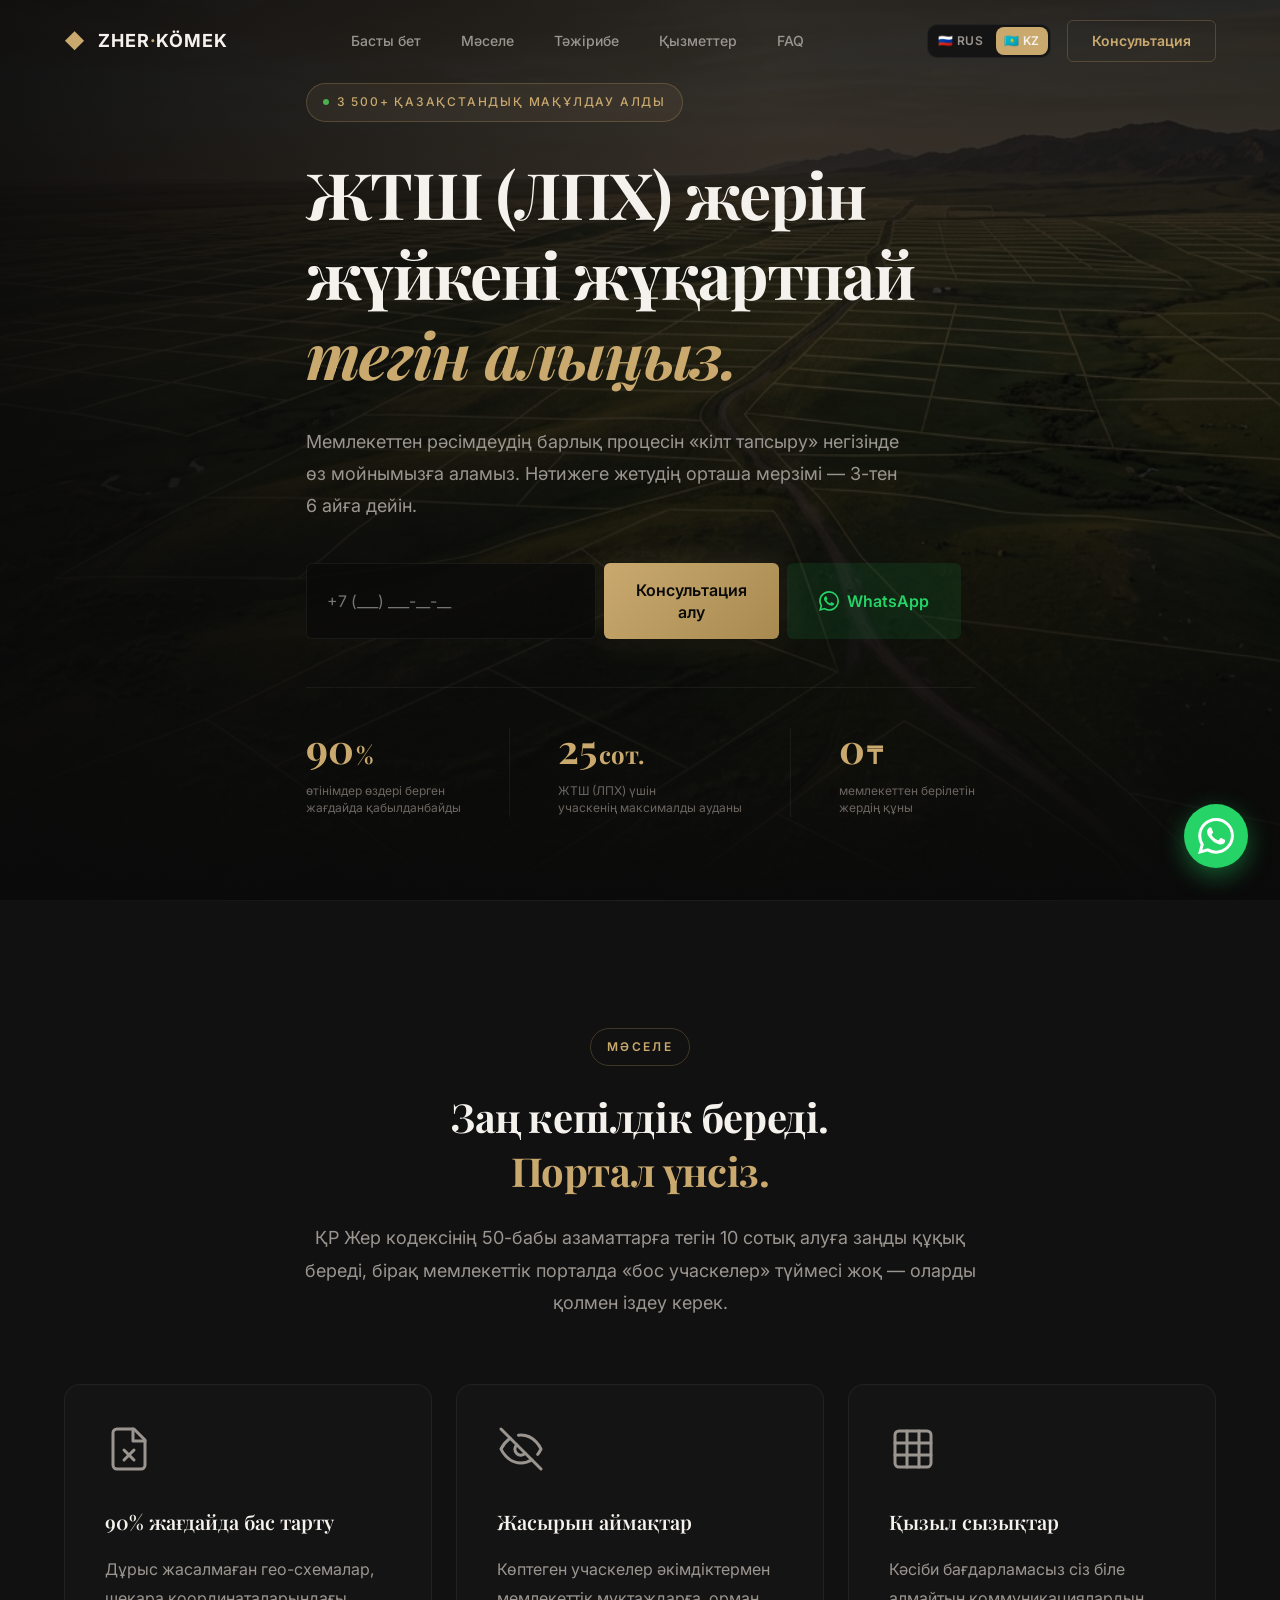
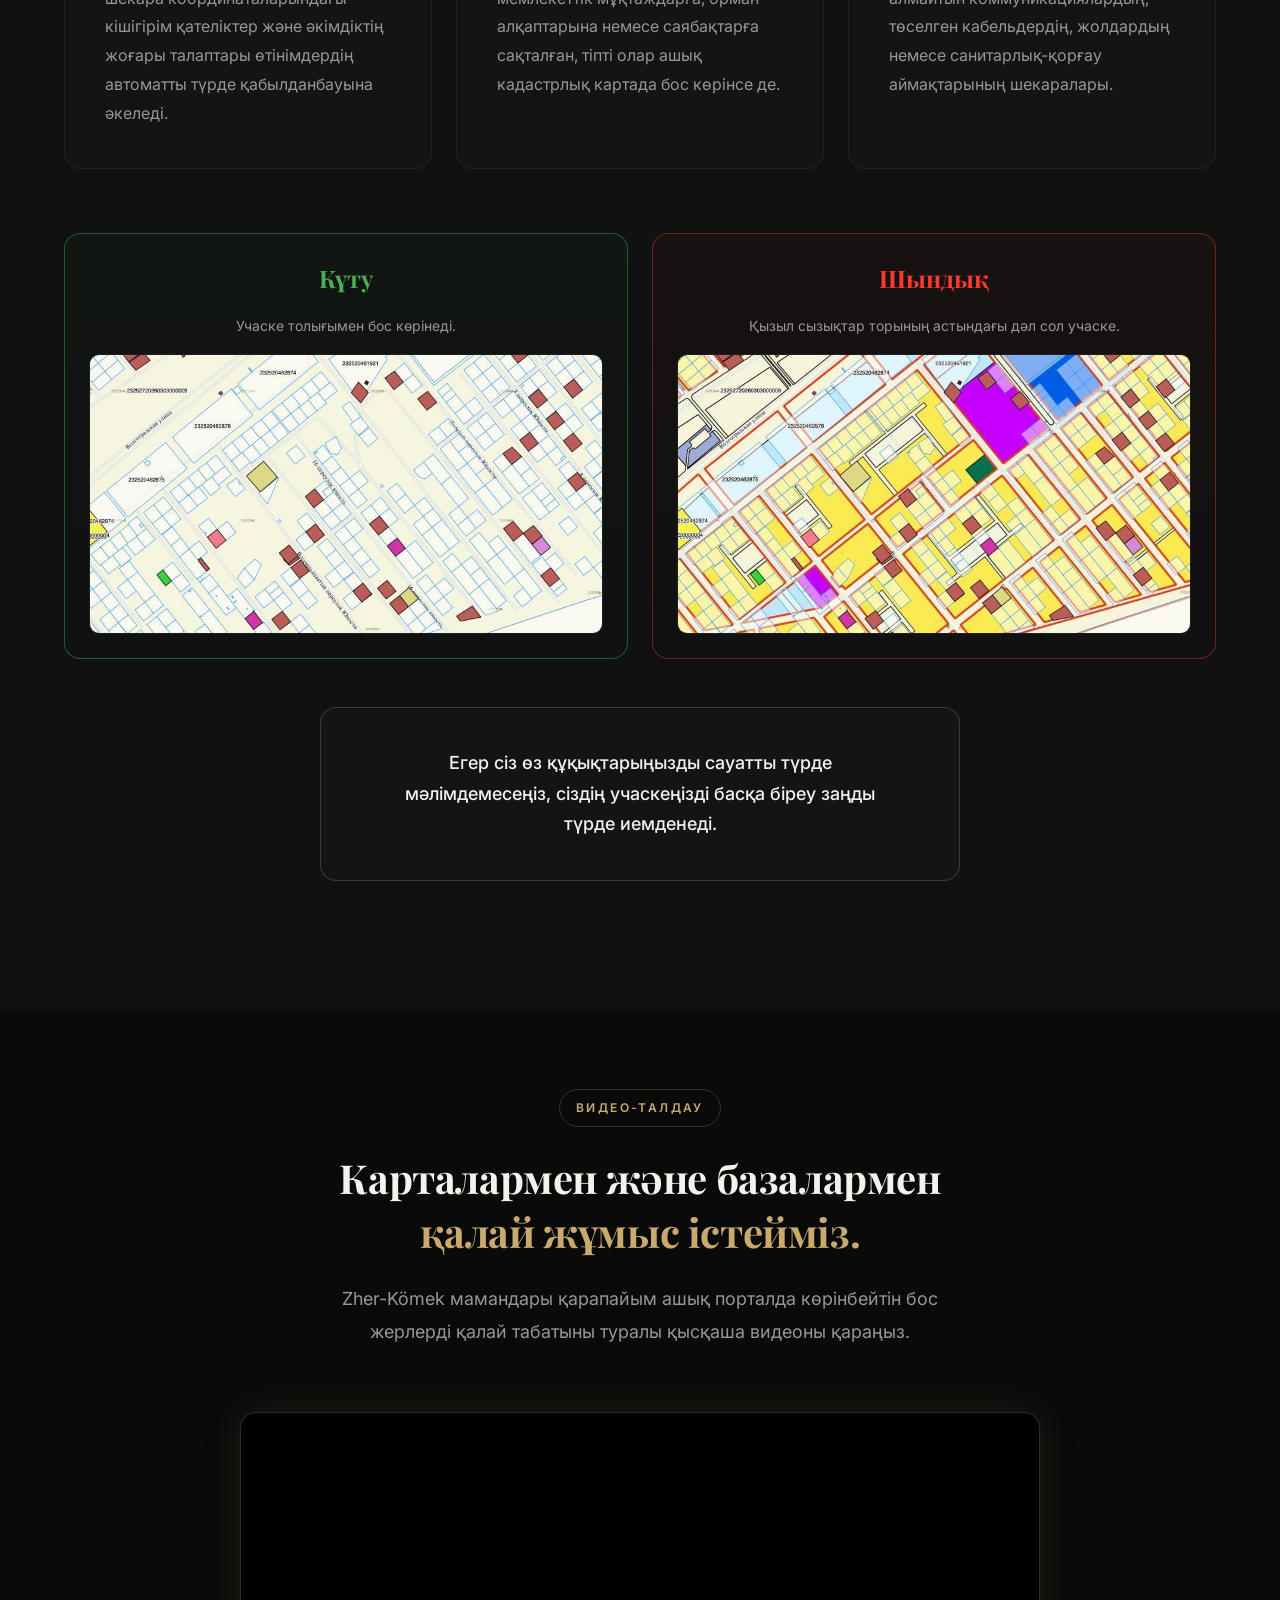
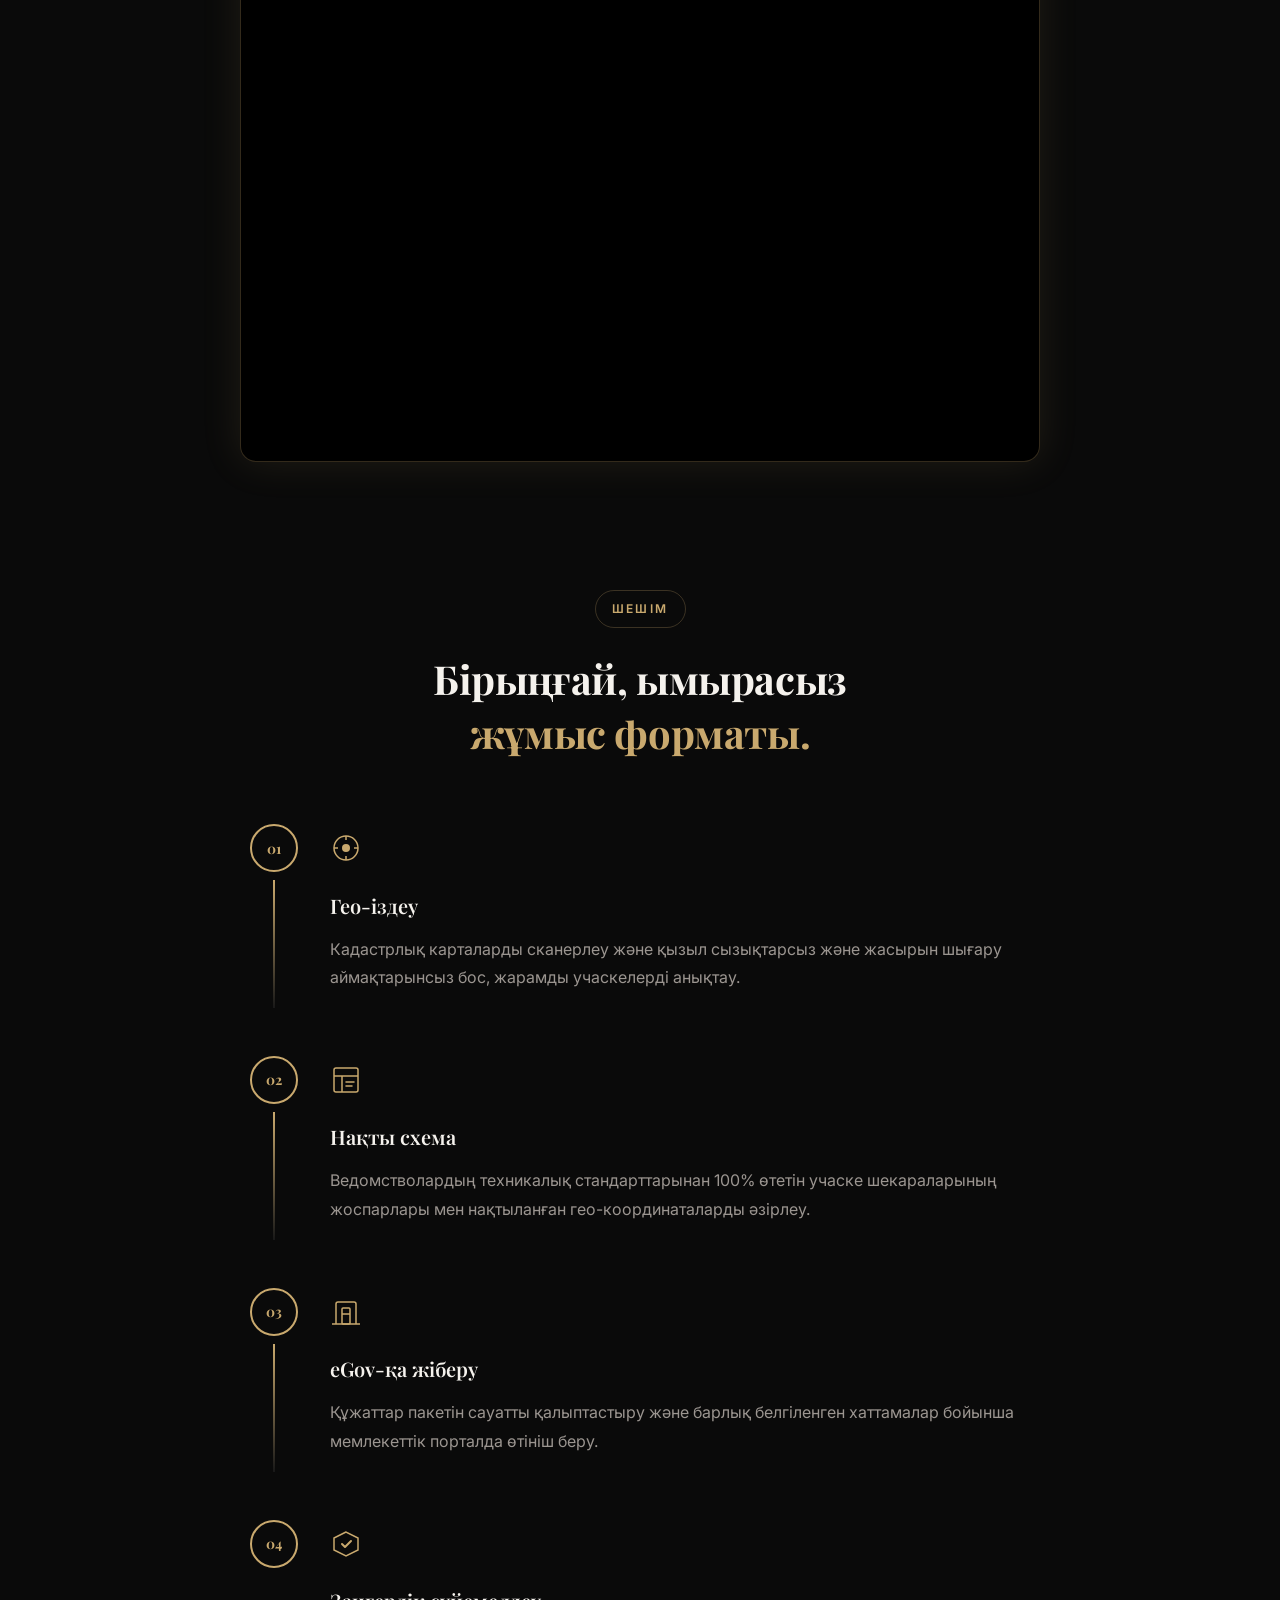
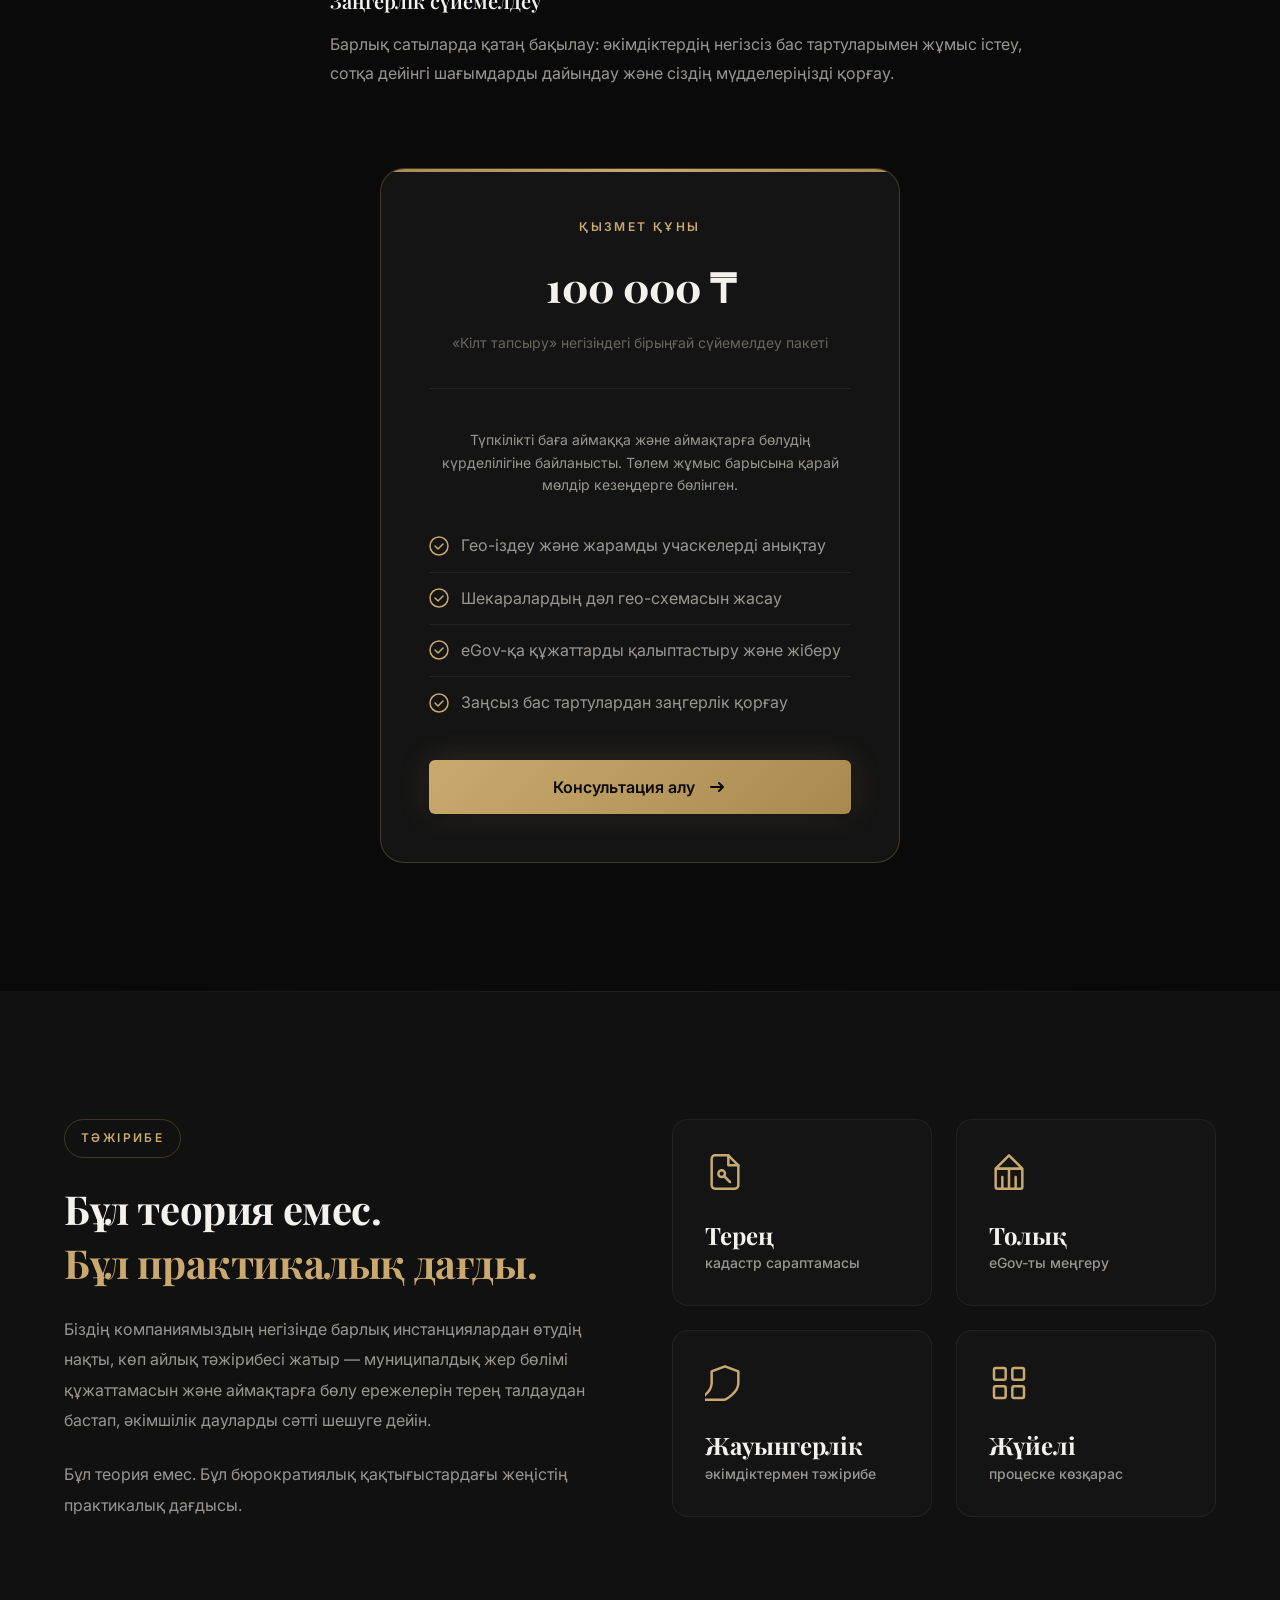
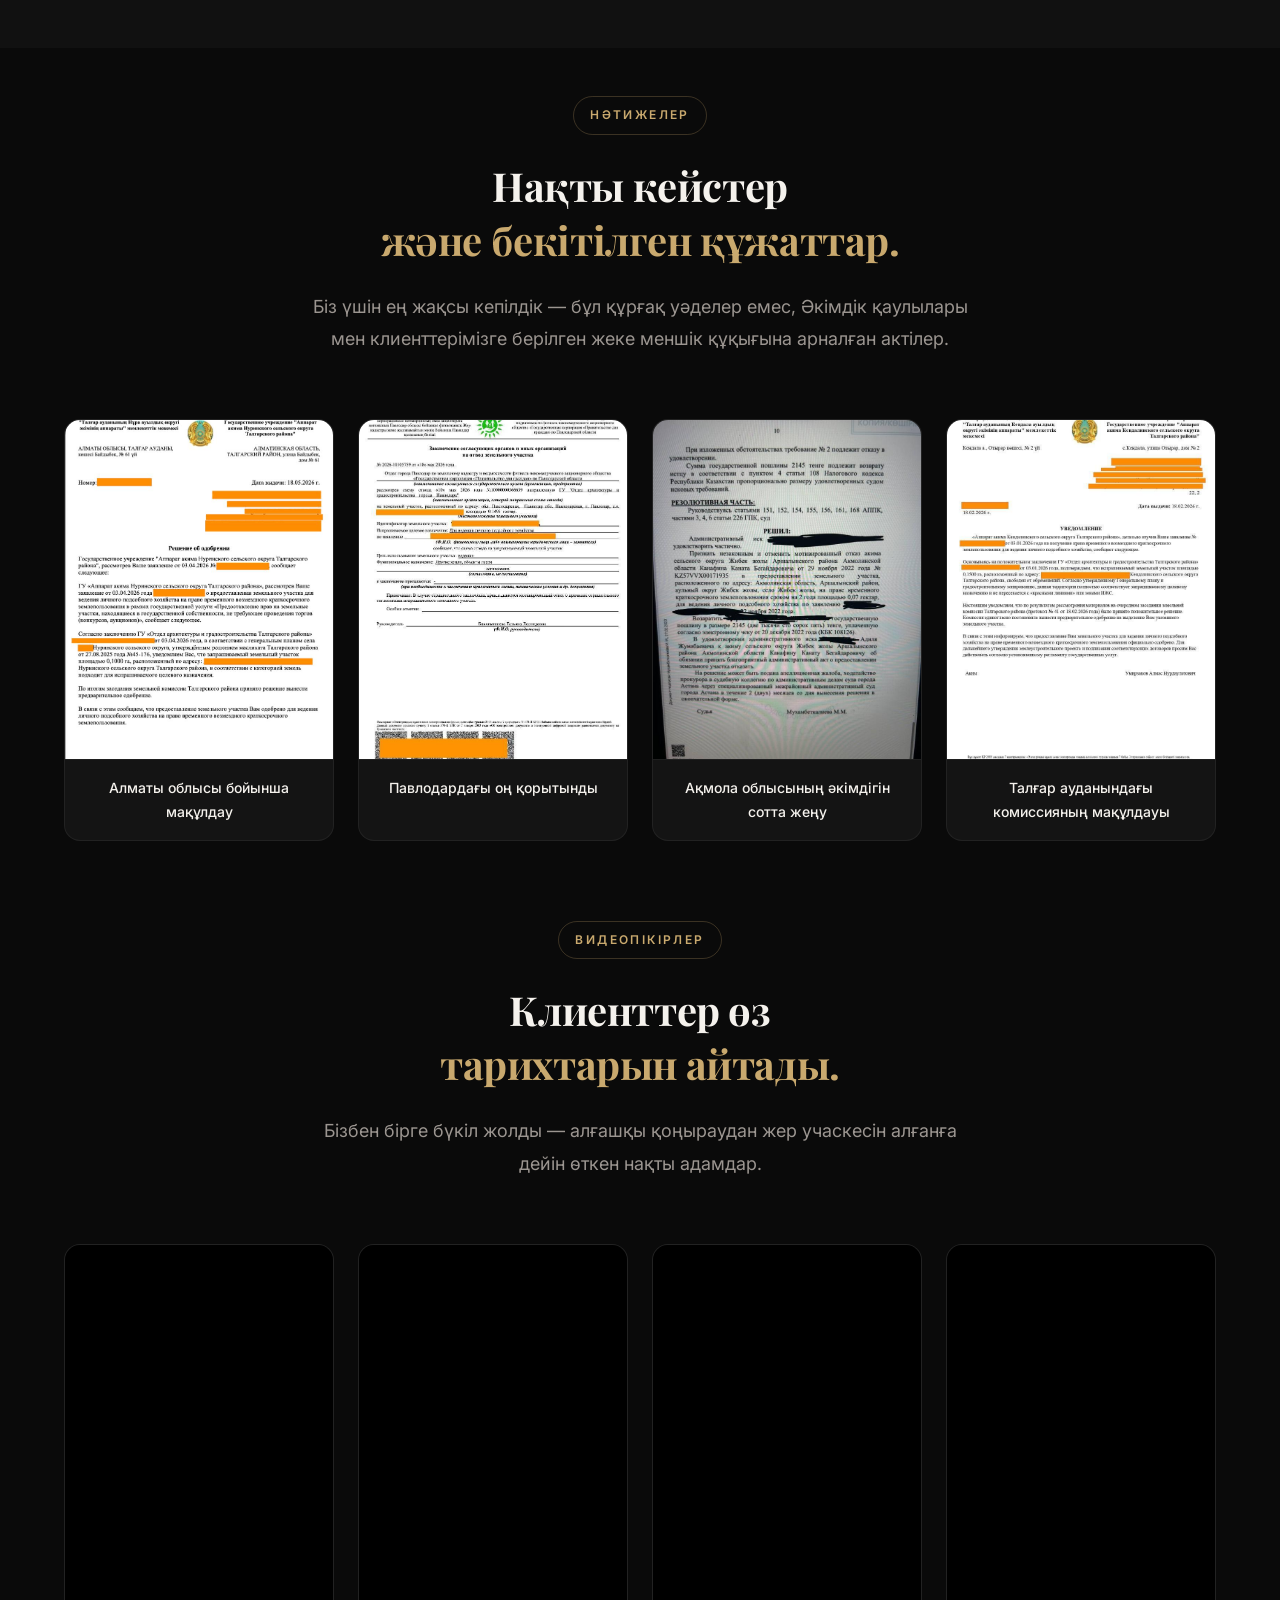
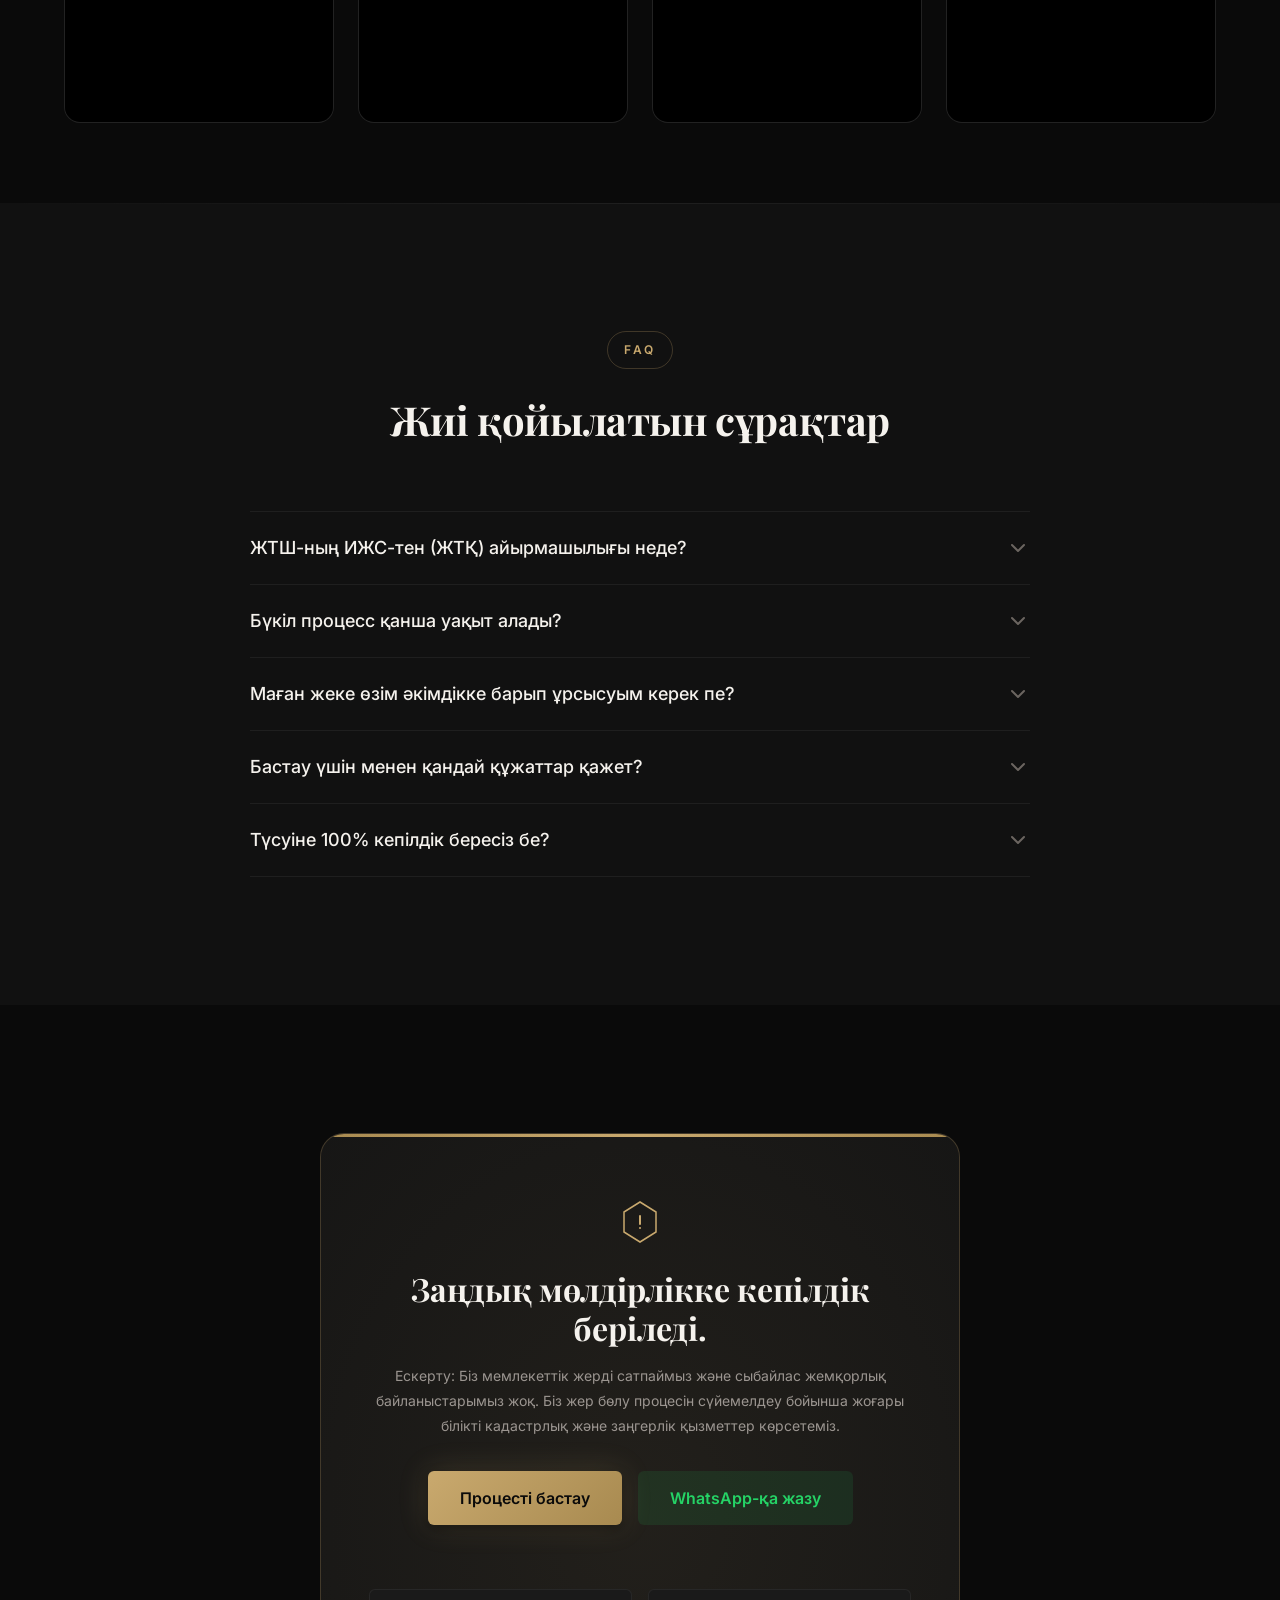
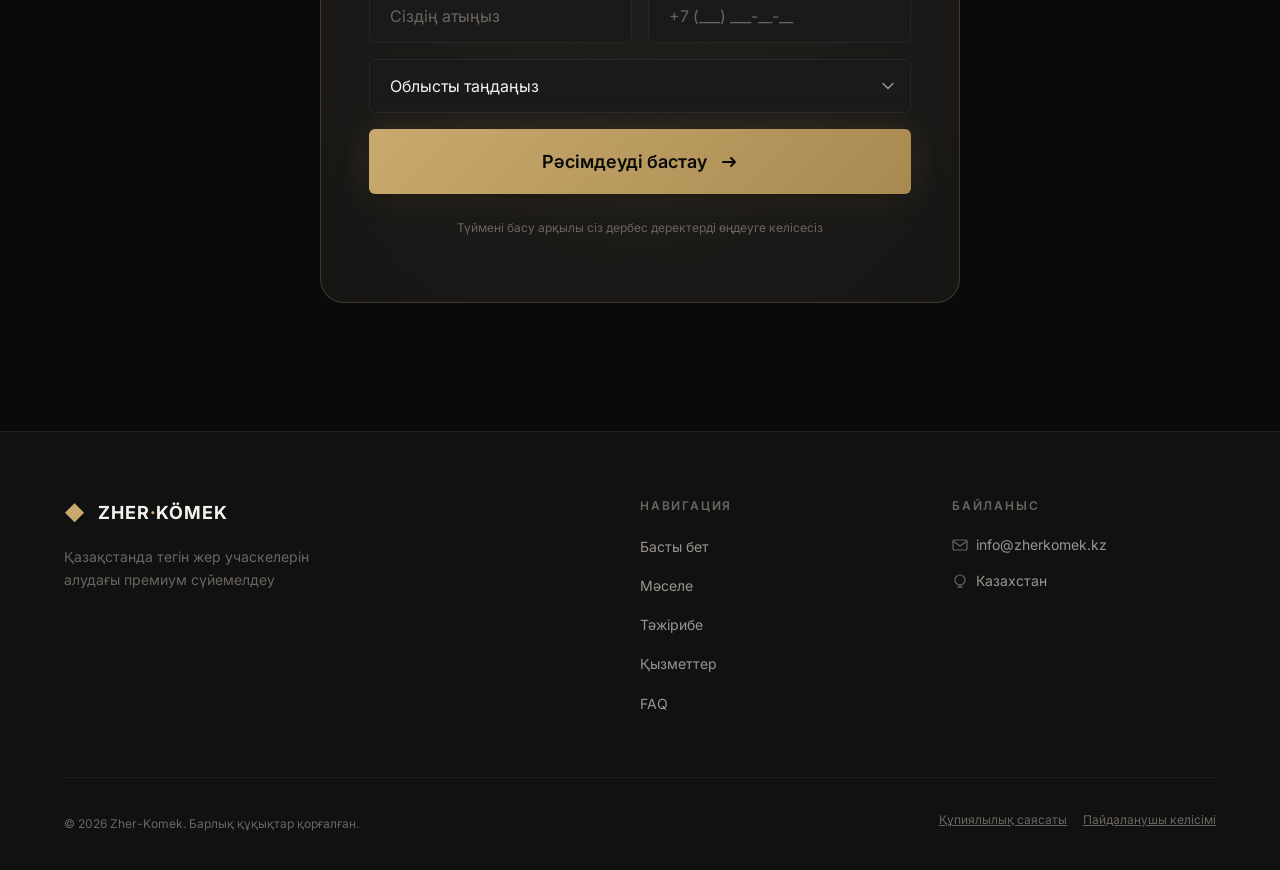
==== kz.html @ 1e379b69 "Update second testimonial video" ====
<!DOCTYPE html>
<html lang="kk">
<head>
    <meta charset="UTF-8">
    <meta name="viewport" content="width=device-width, initial-scale=1.0">
    <title>Zher-Kömek — ҚР Тегін Жері</title>
    <meta name="description" content="Қазақстан мемлекетінен ЖТШ (ЛПХ) үшін тегін жер телімін алыңыз. Zher-Kömek сарапшыларынан «кілт тапсыру» негізінде толық заңгерлік және кадастрлық сүйемелдеу.">
    <meta name="keywords" content="бесплатная земля Казахстан, ЛПХ участок, земельный кодекс РК, кадастровое сопровождение, eGov земля">
    <link rel="preconnect" href="https://fonts.googleapis.com">
    <link rel="preconnect" href="https://fonts.gstatic.com" crossorigin>
    <link href="https://fonts.googleapis.com/css2?family=Inter:wght@300;400;500;600;700;800;900&family=Playfair+Display:wght@400;500;600;700;800&display=swap" rel="stylesheet">
    <link rel="stylesheet" href="style.css?v=3">
</head>
<body>
    <!-- ============================================================ -->
    <!-- NAVIGATION -->
    <!-- ============================================================ -->
    <nav class="nav" id="nav">
        <div class="nav__container">
            <a href="#" class="nav__logo">
                <span class="nav__logo-icon">◆</span>
                <span class="nav__logo-text">ZHER<span class="nav__logo-accent">·</span>KÖMEK</span>
            </a>
            <ul class="nav__links" id="nav-links">
                <li><a href="#hero">Басты бет</a></li>
                <li><a href="#problem">Мәселе</a></li>
                <li><a href="#expertise">Тәжірибе</a></li>
                <li><a href="#service">Қызметтер</a></li>
                <li><a href="#faq">FAQ</a></li>
            </ul>
            <div class="nav__actions">
                <div class="nav__lang">
                    <a href="index.html" class="nav__lang-btn">🇷🇺 RUS</a>
                    <a href="kz.html" class="nav__lang-btn active">🇰🇿 KZ</a>
                </div>
                <a href="#cta-final" class="nav__cta">Консультация</a>
                <button class="nav__burger" id="nav-burger" aria-label="Открыть меню">
                    <span></span>
                    <span></span>
                    <span></span>
                </button>
            </div>
        </div>
    </nav>

    <!-- ============================================================ -->
    <!-- БЛОК 1: HERO SECTION -->
    <!-- ============================================================ -->
    <section class="hero" id="hero">
        <div class="hero__bg">
            <img src="assets/hero-bg.png" alt="Земельные участки Казахстана" class="hero__bg-img">
            <div class="hero__overlay"></div>
        </div>
        <div class="hero__container">
            <div class="hero__badge animate-in">
                <span class="hero__badge-dot"></span>
                3 500+ қазақстандық мақұлдау алды
            </div>
            <h1 class="hero__title animate-in">
                ЖТШ (ЛПХ) жерін<br>
                жүйкені жұқартпай<br>
                <span class="hero__title-accent">тегін алыңыз.</span>
            </h1>
            <p class="hero__subtitle animate-in">
                Мемлекеттен рәсімдеудің барлық процесін «кілт тапсыру» негізінде өз мойнымызға аламыз. Нәтижеге жетудің орташа мерзімі — 3-тен 6 айға дейін.
            </p>
            
            <form class="hero__form animate-in" id="hero-lead-form">
                <div class="hero__form-group">
                    <input type="tel" class="hero__input" id="hero-contact-input" placeholder="+7 (___) ___-__-__" required>
                    <button type="submit" class="btn btn--primary" style="flex: 1;">
                        <span>Консультация алу</span>
                    </button>
                    <a href="https://wa.me/77778006286" target="_blank" rel="noopener noreferrer" class="btn btn--whatsapp" style="display: flex; justify-content: center; align-items: center; gap: 8px; flex: 1;">
                        <svg width="20" height="20" viewBox="0 0 24 24" fill="currentColor"><path d="M17.472 14.382c-.297-.149-1.758-.867-2.03-.967-.273-.099-.471-.148-.67.15-.197.297-.767.966-.94 1.164-.173.199-.347.223-.644.075-.297-.15-1.255-.463-2.39-1.475-.883-.788-1.48-1.761-1.653-2.059-.173-.297-.018-.458.13-.606.134-.133.298-.347.446-.52.149-.174.198-.298.298-.497.099-.198.05-.371-.025-.52-.075-.149-.669-1.612-.916-2.207-.242-.579-.487-.5-.669-.51a12.8 12.8 0 0 0-.57-.01c-.198 0-.52.074-.792.372-.272.297-1.04 1.016-1.04 2.479 0 1.462 1.065 2.875 1.213 3.074.149.198 2.096 3.2 5.077 4.487.709.306 1.262.489 1.694.625.712.227 1.36.195 1.871.118.571-.085 1.758-.719 2.006-1.413.248-.694.248-1.289.173-1.413-.074-.124-.272-.198-.57-.347m-5.421 7.403h-.004a9.87 9.87 0 0 1-5.031-1.378l-.361-.214-3.741.982.998-3.648-.235-.374a9.86 9.86 0 0 1-1.51-5.26c.001-5.45 4.436-9.884 9.888-9.884 2.64 0 5.122 1.03 6.988 2.898a9.825 9.825 0 0 1 2.893 6.994c-.003 5.45-4.437 9.884-9.885 9.884m8.413-18.297A11.815 11.815 0 0 0 12.05 0C5.495 0 .16 5.335.157 11.892c0 2.096.547 4.142 1.588 5.945L.057 24l6.305-1.654a11.882 11.882 0 0 0 5.683 1.448h.005c6.554 0 11.89-5.335 11.893-11.893a11.821 11.821 0 0 0-3.48-8.413z"/></svg>
                        <span>WhatsApp</span>
                    </a>
                </div>
            </form>

            <div class="hero__stats animate-in">
                <div class="hero__stat">
                    <div class="hero__stat-value">
                        <span class="hero__stat-number" data-count="90">0</span><span class="hero__stat-suffix">%</span>
                    </div>
                    <span class="hero__stat-label">өтінімдер өздері берген<br>жағдайда қабылданбайды</span>
                </div>
                <div class="hero__stat-divider"></div>
                <div class="hero__stat">
                    <div class="hero__stat-value">
                        <span class="hero__stat-number" data-count="25">0</span><span class="hero__stat-suffix"> сот.</span>
                    </div>
                    <span class="hero__stat-label">ЖТШ (ЛПХ) үшін<br>учаскенің максималды ауданы</span>
                </div>
                <div class="hero__stat-divider"></div>
                <div class="hero__stat">
                    <div class="hero__stat-value">
                        <span class="hero__stat-number" data-count="0">0</span><span class="hero__stat-suffix"> ₸</span>
                    </div>
                    <span class="hero__stat-label">мемлекеттен берілетін<br>жердің құны</span>
                </div>
            </div>
        </div>
        <div class="hero__scroll-indicator">
            <span>Толығырақ</span>
            <div class="hero__scroll-line"></div>
        </div>
    </section>

    <!-- ============================================================ -->
    <!-- БЛОК 2: ПРОБЛЕМА И ИЛЛЮЗИЯ -->
    <!-- ============================================================ -->
    <section class="problem" id="problem">
        <div class="container">
            <div class="section-header">
                <span class="section-label animate-on-scroll">Мәселе</span>
                <h2 class="section-title animate-on-scroll">
                    Заң кепілдік береді.<br>
                    <span class="text-accent">Портал үнсіз.</span>
                </h2>
                <p class="section-desc animate-on-scroll">
                    ҚР Жер кодексінің 50-бабы азаматтарға тегін 10 сотық алуға заңды құқық береді, бірақ мемлекеттік порталда «бос учаскелер» түймесі жоқ — оларды қолмен іздеу керек.
                </p>
            </div>

            <div class="problem__grid">
                <div class="problem__card problem__card--dark animate-on-scroll">
                    <div class="problem__card-icon">
                        <svg width="48" height="48" viewBox="0 0 24 24" fill="none" stroke="currentColor" stroke-width="1.5" stroke-linecap="round" stroke-linejoin="round"><path d="M14.5 2H6a2 2 0 0 0-2 2v16a2 2 0 0 0 2 2h12a2 2 0 0 0 2-2V7.5L14.5 2z"/><polyline points="14 2 14 8 20 8"/><line x1="9.5" y1="12.5" x2="14.5" y2="17.5"/><line x1="14.5" y1="12.5" x2="9.5" y2="17.5"/></svg>
                    </div>
                    <h3 class="problem__card-title">90% жағдайда бас тарту</h3>
                    <p class="problem__card-text">
                        Дұрыс жасалмаған гео-схемалар, шекара координаталарындағы кішігірім қателіктер және әкімдіктің жоғары талаптары өтінімдердің автоматты түрде қабылданбауына әкеледі.
                    </p>
                </div>

                <div class="problem__card problem__card--dark animate-on-scroll">
                    <div class="problem__card-icon">
                        <svg width="48" height="48" viewBox="0 0 24 24" fill="none" stroke="currentColor" stroke-width="1.5" stroke-linecap="round" stroke-linejoin="round"><path d="M9.88 9.88a3 3 0 1 0 4.24 4.24"/><path d="M10.73 5.08A10.43 10.43 0 0 1 12 5c7 0 10 7 10 7a13.16 13.16 0 0 1-1.67 2.68"/><path d="M6.61 6.61A13.526 13.526 0 0 0 2 12s3 7 10 7a9.74 9.74 0 0 0 5.39-1.61"/><line x1="2" y1="2" x2="22" y2="22"/></svg>
                    </div>
                    <h3 class="problem__card-title">Жасырын аймақтар</h3>
                    <p class="problem__card-text">
                        Көптеген учаскелер әкімдіктермен мемлекеттік мұқтаждарға, орман алқаптарына немесе саябақтарға сақталған, тіпті олар ашық кадастрлық картада бос көрінсе де.
                    </p>
                </div>

                <div class="problem__card problem__card--dark animate-on-scroll">
                    <div class="problem__card-icon">
                        <svg width="48" height="48" viewBox="0 0 24 24" fill="none" stroke="currentColor" stroke-width="1.5" stroke-linecap="round" stroke-linejoin="round"><rect width="18" height="18" x="3" y="3" rx="2" ry="2"/><line x1="3" x2="21" y1="9" y2="9"/><line x1="3" x2="21" y1="15" y2="15"/><line x1="9" x2="9" y1="3" y2="21"/><line x1="15" x2="15" y1="3" y2="21"/></svg>
                    </div>
                    <h3 class="problem__card-title">Қызыл сызықтар</h3>
                    <p class="problem__card-text">
                        Кәсіби бағдарламасыз сіз біле алмайтын коммуникациялардың, төселген кабельдердің, жолдардың немесе санитарлық-қорғау аймақтарының шекаралары.
                    </p>
                </div>
            </div>

            <div class="problem-visualization animate-on-scroll">
                <div class="visual-card visual-card--expectation">
                    <h4 class="visual-title visual-title--expectation">Күту</h4>
                    <p style="font-size: var(--text-sm); color: var(--color-text-secondary); margin-bottom: var(--space-4);">Учаске толығымен бос көрінеді.</p>
                    <div class="visual-img-container">
                        <img src="assets/expectation-visual.jpg" alt="Чистый участок" onerror="this.style.opacity=0;">
                    </div>
                </div>
                <div class="visual-card visual-card--reality">
                    <h4 class="visual-title visual-title--reality">Шындық</h4>
                    <p style="font-size: var(--text-sm); color: var(--color-text-secondary); margin-bottom: var(--space-4);">Қызыл сызықтар торының астындағы дәл сол учаске.</p>
                    <div class="visual-img-container">
                        <img src="assets/reality-visual.jpg" alt="Участок с красными линиями" onerror="this.style.opacity=0;">
                    </div>
                </div>
            </div>

            <div class="problem__bottom animate-on-scroll" style="margin-top: var(--space-12);">
                <div class="problem__stat-block">
                    <p class="problem__stat-text" style="color: var(--color-text-primary); font-size: var(--text-lg); font-weight: 500;">
                        Егер сіз өз құқықтарыңызды сауатты түрде мәлімдемесеңіз, сіздің учаскеңізді басқа біреу заңды түрде иемденеді.
                    </p>
                </div>
            </div>
        </div>
    </section>

    <!-- ============================================================ -->
    <!-- БЛОК ВИДЕО-РАЗБОР -->
    <!-- ============================================================ -->
    <section class="video-section" id="video">
        <div class="container">
            <div class="section-header">
                <span class="section-label animate-on-scroll">Видео-талдау</span>
                <h2 class="section-title animate-on-scroll">
                    Карталармен және базалармен<br>
                    <span class="text-accent">қалай жұмыс істейміз.</span>
                </h2>
                <p class="section-desc animate-on-scroll">
                    Zher-Kömek мамандары қарапайым ашық порталда көрінбейтін бос жерлерді қалай табатыны туралы қысқаша видеоны қараңыз.
                </p>
            </div>
            <div class="video-container animate-on-scroll">
                <!-- Replace src with your YouTube embed URL -->
                <iframe src="https://www.youtube.com/embed/ai3-URYGxJo?rel=0&modestbranding=1" title="YouTube video player" allow="accelerometer; autoplay; clipboard-write; encrypted-media; gyroscope; picture-in-picture" allowfullscreen></iframe>
            </div>
        </div>
    </section>

    <!-- ============================================================ -->
    <!-- БЛОК 3: УСЛУГА «ПОД КЛЮЧ» -->
    <!-- ============================================================ -->
    <section class="service" id="service">
        <div class="container">
            <div class="section-header">
                <span class="section-label animate-on-scroll">Шешім</span>
                <h2 class="section-title animate-on-scroll">
                    Бірыңғай, ымырасыз<br>
                    <span class="text-accent">жұмыс форматы.</span>
                </h2>
            </div>

            <div class="service__timeline">
                <div class="service__step animate-on-scroll">
                    <div class="service__step-marker">
                        <span class="service__step-number">01</span>
                        <div class="service__step-line"></div>
                    </div>
                    <div class="service__step-content">
                        <div class="service__step-icon">
                            <svg width="32" height="32" viewBox="0 0 32 32" fill="none"><circle cx="16" cy="16" r="12" stroke="currentColor" stroke-width="1.5"/><circle cx="16" cy="16" r="4" fill="currentColor"/><path d="M16 4v4M16 24v4M4 16h4M24 16h4" stroke="currentColor" stroke-width="1.5"/></svg>
                        </div>
                        <h3 class="service__step-title">Гео-іздеу</h3>
                        <p class="service__step-text">
                            Кадастрлық карталарды сканерлеу және қызыл сызықтарсыз және жасырын шығару аймақтарынсыз бос, жарамды учаскелерді анықтау.
                        </p>
                    </div>
                </div>

                <div class="service__step animate-on-scroll">
                    <div class="service__step-marker">
                        <span class="service__step-number">02</span>
                        <div class="service__step-line"></div>
                    </div>
                    <div class="service__step-content">
                        <div class="service__step-icon">
                            <svg width="32" height="32" viewBox="0 0 32 32" fill="none"><rect x="4" y="4" width="24" height="24" rx="2" stroke="currentColor" stroke-width="1.5"/><path d="M4 12h24M12 12v16" stroke="currentColor" stroke-width="1.5"/><path d="M16 18h8M16 22h6" stroke="currentColor" stroke-width="1.5" stroke-linecap="round"/></svg>
                        </div>
                        <h3 class="service__step-title">Нақты схема</h3>
                        <p class="service__step-text">
                            Ведомстволардың техникалық стандарттарынан 100% өтетін учаске шекараларының жоспарлары мен нақтыланған гео-координаталарды әзірлеу.
                        </p>
                    </div>
                </div>

                <div class="service__step animate-on-scroll">
                    <div class="service__step-marker">
                        <span class="service__step-number">03</span>
                        <div class="service__step-line"></div>
                    </div>
                    <div class="service__step-content">
                        <div class="service__step-icon">
                            <svg width="32" height="32" viewBox="0 0 32 32" fill="none"><path d="M6 28V8a2 2 0 012-2h16a2 2 0 012 2v20" stroke="currentColor" stroke-width="1.5"/><path d="M2 28h28" stroke="currentColor" stroke-width="1.5"/><rect x="12" y="12" width="8" height="16" rx="1" stroke="currentColor" stroke-width="1.5"/><path d="M12 18h8" stroke="currentColor" stroke-width="1.5"/></svg>
                        </div>
                        <h3 class="service__step-title">eGov-қа жіберу</h3>
                        <p class="service__step-text">
                            Құжаттар пакетін сауатты қалыптастыру және барлық белгіленген хаттамалар бойынша мемлекеттік порталда өтініш беру.
                        </p>
                    </div>
                </div>

                <div class="service__step animate-on-scroll">
                    <div class="service__step-marker">
                        <span class="service__step-number">04</span>
                        <div class="service__step-line"></div>
                    </div>
                    <div class="service__step-content">
                        <div class="service__step-icon">
                            <svg width="32" height="32" viewBox="0 0 32 32" fill="none"><path d="M16 4L4 10v12l12 6 12-6V10L16 4z" stroke="currentColor" stroke-width="1.5"/><path d="M12 16l3 3 6-6" stroke="currentColor" stroke-width="2" stroke-linecap="round" stroke-linejoin="round"/></svg>
                        </div>
                        <h3 class="service__step-title">Заңгерлік сүйемелдеу</h3>
                        <p class="service__step-text">
                            Барлық сатыларда қатаң бақылау: әкімдіктердің негізсіз бас тартуларымен жұмыс істеу, сотқа дейінгі шағымдарды дайындау және сіздің мүдделеріңізді қорғау.
                        </p>
                    </div>
                </div>
            </div>

            <!-- БЛОК "СТОИМОСТЬ" -->
            <div class="service__price animate-on-scroll">
                <div class="service__price-card">
                    <div class="service__price-header">
                        <span class="service__price-label">қызмет құны</span>
                        <div class="service__price-amount">100 000 ₸</div>
                        <span class="service__price-note">«Кілт тапсыру» негізіндегі бірыңғай сүйемелдеу пакеті</span>
                    </div>
                    <p style="font-size: var(--text-sm); color: var(--color-text-secondary); text-align: center; margin-bottom: 24px; line-height: 1.6;">
                        Түпкілікті баға аймаққа және аймақтарға бөлудің күрделілігіне байланысты. Төлем жұмыс барысына қарай мөлдір кезеңдерге бөлінген.
                    </p>
                    <ul class="service__price-includes" style="margin-bottom: var(--space-8);">
                        <li>
                            <svg width="20" height="20" viewBox="0 0 20 20" fill="none"><circle cx="10" cy="10" r="9" stroke="#C9A96E" stroke-width="1.5"/><path d="M6 10l3 3 5-5" stroke="#C9A96E" stroke-width="1.5" stroke-linecap="round" stroke-linejoin="round"/></svg>
                            Гео-іздеу және жарамды учаскелерді анықтау
                        </li>
                        <li>
                            <svg width="20" height="20" viewBox="0 0 20 20" fill="none"><circle cx="10" cy="10" r="9" stroke="#C9A96E" stroke-width="1.5"/><path d="M6 10l3 3 5-5" stroke="#C9A96E" stroke-width="1.5" stroke-linecap="round" stroke-linejoin="round"/></svg>
                            Шекаралардың дәл гео-схемасын жасау
                        </li>
                        <li>
                            <svg width="20" height="20" viewBox="0 0 20 20" fill="none"><circle cx="10" cy="10" r="9" stroke="#C9A96E" stroke-width="1.5"/><path d="M6 10l3 3 5-5" stroke="#C9A96E" stroke-width="1.5" stroke-linecap="round" stroke-linejoin="round"/></svg>
                            eGov-қа құжаттарды қалыптастыру және жіберу
                        </li>
                        <li>
                            <svg width="20" height="20" viewBox="0 0 20 20" fill="none"><circle cx="10" cy="10" r="9" stroke="#C9A96E" stroke-width="1.5"/><path d="M6 10l3 3 5-5" stroke="#C9A96E" stroke-width="1.5" stroke-linecap="round" stroke-linejoin="round"/></svg>
                            Заңсыз бас тартулардан заңгерлік қорғау
                        </li>
                    </ul>
                    <a href="#cta-final" class="btn btn--primary btn--full" id="service-cta">
                        <span>Консультация алу</span>
                        <svg width="20" height="20" viewBox="0 0 20 20" fill="none"><path d="M4 10h12M12 6l4 4-4 4" stroke="currentColor" stroke-width="2" stroke-linecap="round" stroke-linejoin="round"/></svg>
                    </a>
                </div>
            </div>
        </div>
    </section>

    <!-- ============================================================ -->
    <!-- БЛОК 4: ЭКСПЕРТНОСТЬ -->
    <!-- ============================================================ -->
    <section class="expertise" id="expertise">
        <div class="container">
            <div class="expertise__layout">
                <div class="expertise__content">
                    <span class="section-label animate-on-scroll">Тәжірибе</span>
                    <h2 class="section-title animate-on-scroll">
                        Бұл теория емес.<br>
                        <span class="text-accent">Бұл практикалық дағды.</span>
                    </h2>
                    <div class="expertise__text animate-on-scroll" style="margin-top: var(--space-4);">
                        <p>
                            Біздің компаниямыздың негізінде барлық инстанциялардан өтудің нақты, көп айлық тәжірибесі жатыр — муниципалдық жер бөлімі құжаттамасын және аймақтарға бөлу ережелерін терең талдаудан бастап, әкімшілік дауларды сәтті шешуге дейін.
                        </p>
                        <p>
                            Бұл теория емес. Бұл бюрократиялық қақтығыстардағы жеңістің практикалық дағдысы.
                        </p>
                    </div>
                </div>
                <div class="expertise__metrics animate-on-scroll">
                    <div class="expertise__metric">
                        <div class="expertise__metric-icon">
                            <svg width="40" height="40" viewBox="0 0 24 24" fill="none" stroke="currentColor" stroke-width="1.5" stroke-linecap="round" stroke-linejoin="round"><path d="M14 2H6a2 2 0 0 0-2 2v16a2 2 0 0 0 2 2h12a2 2 0 0 0 2-2V8z"/><polyline points="14 2 14 8 20 8"/><circle cx="10" cy="13" r="2"/><line x1="11.4" y1="14.4" x2="15" y2="18"/></svg>
                        </div>
                        <span class="expertise__metric-value">Терең</span>
                        <span class="expertise__metric-label">кадастр сараптамасы</span>
                    </div>
                    <div class="expertise__metric">
                        <div class="expertise__metric-icon">
                            <svg width="40" height="40" viewBox="0 0 24 24" fill="none" stroke="currentColor" stroke-width="1.5" stroke-linecap="round" stroke-linejoin="round"><rect x="4" y="10" width="16" height="12" rx="1"/><polygon points="12 2 4 10 20 10"/><line x1="12" y1="22" x2="12" y2="10"/><line x1="8" y1="22" x2="8" y2="15"/><line x1="16" y1="22" x2="16" y2="15"/></svg>
                        </div>
                        <span class="expertise__metric-value">Толық</span>
                        <span class="expertise__metric-label">eGov-ты меңгеру</span>
                    </div>
                    <div class="expertise__metric">
                        <div class="expertise__metric-icon">
                            <svg width="40" height="40" viewBox="0 0 24 24" fill="none" stroke="currentColor" stroke-width="1.5" stroke-linecap="round" stroke-linejoin="round"><path d="M12 22s8-4 8-10V5l-8-3-8 3v7c0 6-8 10-8 10z"/></svg>
                        </div>
                        <span class="expertise__metric-value">Жауынгерлік</span>
                        <span class="expertise__metric-label">әкімдіктермен тәжірибе</span>
                    </div>
                    <div class="expertise__metric">
                        <div class="expertise__metric-icon">
                            <svg width="40" height="40" viewBox="0 0 24 24" fill="none" stroke="currentColor" stroke-width="1.5" stroke-linecap="round" stroke-linejoin="round"><rect x="3" y="3" width="7" height="7" rx="1"/><rect x="14" y="3" width="7" height="7" rx="1"/><rect x="14" y="14" width="7" height="7" rx="1"/><rect x="3" y="14" width="7" height="7" rx="1"/></svg>
                        </div>
                        <span class="expertise__metric-value">Жүйелі</span>
                        <span class="expertise__metric-label">процеске көзқарас</span>
                    </div>
                </div>
            </div>
        </div>
    </section>

    <!-- ============================================================ -->
    <!-- БЛОК КЕЙСЫ / ОТЗЫВЫ -->
    <!-- ============================================================ -->
    <section class="cases" id="cases">
        <div class="container" style="max-width: 1200px;">
            <div class="section-header">
                <span class="section-label animate-on-scroll">Нәтижелер</span>
                <h2 class="section-title animate-on-scroll">
                    Нақты кейстер<br>
                    <span class="text-accent">және бекітілген құжаттар.</span>
                </h2>
                <p class="section-desc animate-on-scroll">
                    Біз үшін ең жақсы кепілдік — бұл құрғақ уәделер емес, Әкімдік қаулылары мен клиенттерімізге берілген жеке меншік құқығына арналған актілер.
                </p>
            </div>
            
            <div class="cases-grid animate-on-scroll">
                <div class="cases-card">
                    <div class="cases-card-img-wrap">
                        <img src="assets/case-1.jpg" alt="Отзыв WhatsApp" onerror="this.style.opacity=0;">
                    </div>
                    <div class="cases-card-text">Алматы облысы бойынша мақұлдау</div>
                </div>
                <div class="cases-card">
                    <div class="cases-card-img-wrap">
                        <img src="assets/case-2.jpg" alt="Госакт" onerror="this.style.opacity=0;">
                    </div>
                    <div class="cases-card-text">Павлодардағы оң қорытынды</div>
                </div>
                <div class="cases-card">
                    <div class="cases-card-img-wrap">
                        <img src="assets/case-3.jpg" alt="Отзыв клиента" onerror="this.style.opacity=0;">
                    </div>
                    <div class="cases-card-text">Ақмола облысының әкімдігін сотта жеңу</div>
                </div>
                <div class="cases-card">
                    <div class="cases-card-img-wrap">
                        <img src="assets/case-4.jpg" alt="Госакт на землю" onerror="this.style.opacity=0;">
                    </div>
                    <div class="cases-card-text">Талғар ауданындағы комиссияның мақұлдауы</div>
                </div>
            </div>
        </div>
    </section>
    <!-- ============================================================ -->
    <!-- БЛОК ВИДЕОПІКІРЛЕР -->
    <!-- ============================================================ -->
    <section class="video-testimonials" id="video-reviews">
        <div class="container" style="max-width: 1200px;">
            <div class="section-header">
                <span class="section-label animate-on-scroll">Видеопікірлер</span>
                <h2 class="section-title animate-on-scroll">
                    Клиенттер өз<br>
                    <span class="text-accent">тарихтарын айтады.</span>
                </h2>
                <p class="section-desc animate-on-scroll">
                    Бізбен бірге бүкіл жолды — алғашқы қоңыраудан жер учаскесін алғанға дейін өткен нақты адамдар.
                </p>
            </div>

            <div class="video-testimonials__grid animate-on-scroll">
                <div class="video-testimonials__card">
                    <div class="video-testimonials__video-wrap">
                        <iframe src="https://www.youtube.com/embed/Xb4emWIHzm8" title="Видеопікір 1" allow="accelerometer; autoplay; clipboard-write; encrypted-media; gyroscope; picture-in-picture" allowfullscreen></iframe>
                    </div>
                </div>
                <div class="video-testimonials__card">
                    <div class="video-testimonials__video-wrap">
                        <iframe src="https://www.youtube.com/embed/GuP6BwjGALA" title="Видеопікір 2" allow="accelerometer; autoplay; clipboard-write; encrypted-media; gyroscope; picture-in-picture" allowfullscreen></iframe>
                    </div>
                </div>
                <div class="video-testimonials__card">
                    <div class="video-testimonials__video-wrap">
                        <iframe src="https://www.youtube.com/embed/Y7QlrHUgWrc" title="Видеопікір 3" allow="accelerometer; autoplay; clipboard-write; encrypted-media; gyroscope; picture-in-picture" allowfullscreen></iframe>
                    </div>
                </div>
                <div class="video-testimonials__card">
                    <div class="video-testimonials__video-wrap">
                        <iframe src="https://www.youtube.com/embed/Y7QlrHUgWrc" title="Видеопікір 4" allow="accelerometer; autoplay; clipboard-write; encrypted-media; gyroscope; picture-in-picture" allowfullscreen></iframe>
                    </div>
                </div>
            </div>
        </div>
    </section>

    <!-- ============================================================ -->
    <!-- БЛОК 7: FAQ -->
    <!-- ============================================================ -->
    <section class="faq" id="faq">
        <div class="container">
            <div class="section-header">
                <span class="section-label animate-on-scroll">FAQ</span>
                <h2 class="section-title animate-on-scroll">
                    Жиі қойылатын сұрақтар
                </h2>
            </div>

            <div class="faq__list">
                <div class="faq__item animate-on-scroll" id="faq-1">
                    <button class="faq__question" aria-expanded="false" aria-controls="faq-answer-1">
                        <span>ЖТШ-ның ИЖС-тен (ЖТҚ) айырмашылығы неде?</span>
                        <svg class="faq__chevron" width="24" height="24" viewBox="0 0 24 24" fill="none"><path d="M6 9l6 6 6-6" stroke="currentColor" stroke-width="2" stroke-linecap="round" stroke-linejoin="round"/></svg>
                    </button>
                    <div class="faq__answer" id="faq-answer-1">
                        <p>
                            <strong>ЖТШ (Жеке қосалқы шаруашылық)</strong> — ауыл шаруашылығы қызметін жүргізуге (бақша, бау, мал ұстау) арналған жер. Максималды ауданы — 25 сотыққа дейін. <strong>ИЖС / ЖТҚ (Жеке тұрғын үй құрылысы)</strong> — тек тұрғын үй салуға арналған учаске. Біз ЖТШ және Бау-бақша шаруашылығына (12 сотыққа дейін) маманданамыз, өйткені дәл осы санаттар жерді жеңілдетілген рәсім бойынша тегін алуға мүмкіндік береді.
                        </p>
                    </div>
                </div>

                <div class="faq__item animate-on-scroll" id="faq-2">
                    <button class="faq__question" aria-expanded="false" aria-controls="faq-answer-2">
                        <span>Бүкіл процесс қанша уақыт алады?</span>
                        <svg class="faq__chevron" width="24" height="24" viewBox="0 0 24 24" fill="none"><path d="M6 9l6 6 6-6" stroke="currentColor" stroke-width="2" stroke-linecap="round" stroke-linejoin="round"/></svg>
                    </button>
                    <div class="faq__answer" id="faq-answer-2">
                        <p>
                            Орта есеппен 3-тен 6 айға дейін, бұл мемлекеттік ведомстволардың жауап беру жылдамдығына және бас тартуларға шағымдану қажеттілігіне байланысты.
                        </p>
                    </div>
                </div>

                <div class="faq__item animate-on-scroll" id="faq-3">
                    <button class="faq__question" aria-expanded="false" aria-controls="faq-answer-3">
                        <span>Маған жеке өзім әкімдікке барып ұрсысуым керек пе?</span>
                        <svg class="faq__chevron" width="24" height="24" viewBox="0 0 24 24" fill="none"><path d="M6 9l6 6 6-6" stroke="currentColor" stroke-width="2" stroke-linecap="round" stroke-linejoin="round"/></svg>
                    </button>
                    <div class="faq__answer" id="faq-answer-3">
                        <p>
                            Жоқ. Біз барлық коммуникацияны, хат-абар алмасуды және құжаттарды тапсыруды сенімхат бойынша өз мойнымызға аламыз.
                        </p>
                    </div>
                </div>

                <div class="faq__item animate-on-scroll" id="faq-4">
                    <button class="faq__question" aria-expanded="false" aria-controls="faq-answer-4">
                        <span>Бастау үшін менен қандай құжаттар қажет?</span>
                        <svg class="faq__chevron" width="24" height="24" viewBox="0 0 24 24" fill="none"><path d="M6 9l6 6 6-6" stroke="currentColor" stroke-width="2" stroke-linecap="round" stroke-linejoin="round"/></svg>
                    </button>
                    <div class="faq__answer" id="faq-answer-4">
                        <p>
                            Тек ЭЦҚ, жеке куәліктің көшірмесі және сіздің мүдделеріңізді білдіруге арналған сенімхат.
                        </p>
                    </div>
                </div>

                <div class="faq__item animate-on-scroll" id="faq-5">
                    <button class="faq__question" aria-expanded="false" aria-controls="faq-answer-5">
                        <span>Түсуіне 100% кепілдік бересіз бе?</span>
                        <svg class="faq__chevron" width="24" height="24" viewBox="0 0 24 24" fill="none"><path d="M6 9l6 6 6-6" stroke="currentColor" stroke-width="2" stroke-linecap="round" stroke-linejoin="round"/></svg>
                    </button>
                    <div class="faq__answer" id="faq-answer-5">
                        <p>
                            Учаскені бөлу туралы соңғы шешімді мемлекеттік орган — әкімдік қабылдайды. Біз <strong>100% оң шешімге кепілдік бере алмаймыз</strong>, өйткені біз мемлекеттің шешімдеріне әсер етпейміз. Алайда, сіздің өтініміңіз барлық заңгерлік және кадастрлық талаптарды ескере отырып, <strong>барынша мінсіз</strong> дайындалатынына кепілдік береміз. Бас тартылған жағдайда біз жұмысты жалғастырамыз: негіздерін талдаймыз, қайталанатын өтініштер мен сотқа дейінгі шағымдар береміз.
                        </p>
                    </div>
                </div>
            </div>
        </div>
    </section>

    <!-- ============================================================ -->
    <!-- CTA FINAL / ЮРИДИЧЕСКАЯ ПРОЗРАЧНОСТЬ -->
    <!-- ============================================================ -->
    <section class="cta-final" id="cta-final">
        <div class="container">
            <div class="cta-final__card animate-on-scroll">
                <div class="legal__icon" style="margin-bottom: var(--space-4); color: var(--color-gold);">
                    <svg width="48" height="48" viewBox="0 0 48 48" fill="none"><path d="M24 4L8 14v20l16 10 16-10V14L24 4z" stroke="currentColor" stroke-width="1.5"/><path d="M24 18v8M24 30h.02" stroke="currentColor" stroke-width="2" stroke-linecap="round"/></svg>
                </div>
                <h2 class="cta-final__title">
                    Заңдық мөлдірлікке кепілдік беріледі.
                </h2>
                <p class="cta-final__text" style="font-size: var(--text-sm); line-height: 1.8; color: var(--color-text-secondary); max-width: 580px; margin-bottom: var(--space-8);">
                    Ескерту: Біз мемлекеттік жерді сатпаймыз және сыбайлас жемқорлық байланыстарымыз жоқ. Біз жер бөлу процесін сүйемелдеу бойынша жоғары білікті кадастрлық және заңгерлік қызметтер көрсетеміз.
                </p>
                
                <div style="display: flex; gap: var(--space-4); justify-content: center; margin-bottom: var(--space-10); flex-wrap: wrap; position: relative; z-index: 10;">
                    <a href="#consultation-form-anchor" class="btn btn--primary" id="btn-start-process">
                        Процесті бастау
                    </a>
                    <a href="https://wa.me/77778006286" target="_blank" rel="noopener noreferrer" class="btn btn--whatsapp" id="btn-ask-question">
                        WhatsApp-қа жазу
                    </a>
                </div>

                <!-- Small divider anchor to scroll to -->
                <div id="consultation-form-anchor" style="padding-top: var(--space-2); margin-bottom: var(--space-4);"></div>

                <form class="cta-final__form" id="consultation-form">
                    <div class="cta-final__form-row">
                        <input type="text" class="cta-final__input" id="form-name" placeholder="Сіздің атыңыз" required>
                        <input type="tel" class="cta-final__input" id="form-phone" placeholder="+7 (___) ___-__-__" required>
                    </div>
                    <select class="cta-final__select" id="form-region">
                        <option value="" disabled selected>Облысты таңдаңыз</option>
                        <option value="almaty">Алматы облысы</option>
                        <option value="astana">Астана / Ақмола</option>
                        <option value="shymkent">Шымкент / Түркістан</option>
                        <option value="karaganda">Қарағанды облысы</option>
                        <option value="kostanay">Қостанай облысы</option>
                        <option value="pavlodar">Павлодар облысы</option>
                        <option value="east-kz">Шығыс Қазақстан</option>
                        <option value="west-kz">Батыс Қазақстан</option>
                        <option value="north-kz">Солтүстік Қазақстан</option>
                        <option value="zhambyl">Жамбыл облысы</option>
                        <option value="kyzylorda">Қызылорда облысы</option>
                        <option value="mangystau">Маңғыстау облысы</option>
                        <option value="aktobe">Ақтөбе облысы</option>
                        <option value="atyrau">Атырау облысы</option>
                        <option value="other">Басқа аймақ</option>
                    </select>
                    <button type="submit" class="btn btn--primary btn--full btn--lg" id="form-submit">
                        <span>Рәсімдеуді бастау</span>
                        <svg width="20" height="20" viewBox="0 0 20 20" fill="none"><path d="M4 10h12M12 6l4 4-4 4" stroke="currentColor" stroke-width="2" stroke-linecap="round" stroke-linejoin="round"/></svg>
                    </button>
                </form>
                <p class="cta-final__disclaimer" style="margin-top: var(--space-6);">
                    Түймені басу арқылы сіз дербес деректерді өңдеуге келісесіз
                </p>
            </div>
        </div>
    </section>

    <!-- ============================================================ -->
    <!-- FOOTER -->
    <!-- ============================================================ -->
    <footer class="footer" id="footer">
        <div class="container">
            <div class="footer__grid">
                <div class="footer__brand">
                    <a href="#" class="nav__logo">
                        <span class="nav__logo-icon">◆</span>
                        <span class="nav__logo-text">ZHER<span class="nav__logo-accent">·</span>KÖMEK</span>
                    </a>
                    <p class="footer__tagline">
                        Қазақстанда тегін жер учаскелерін<br>
                        алудағы премиум сүйемелдеу
                    </p>
                </div>
                <div class="footer__nav">
                    <h4 class="footer__heading">Навигация</h4>
                    <ul>
                        <li><a href="#hero">Басты бет</a></li>
                        <li><a href="#problem">Мәселе</a></li>
                        <li><a href="#expertise">Тәжірибе</a></li>
                        <li><a href="#service">Қызметтер</a></li>
                        <li><a href="#faq">FAQ</a></li>
                    </ul>
                </div>
                <div class="footer__contact">
                    <h4 class="footer__heading">Байланыс</h4>
                    <ul>
                        <li>
                            <svg width="16" height="16" viewBox="0 0 16 16" fill="none"><rect x="1" y="3" width="14" height="10" rx="1" stroke="currentColor" stroke-width="1.2"/><path d="M1 4l7 5 7-5" stroke="currentColor" stroke-width="1.2"/></svg>
                            <a href="mailto:info@zherkomek.kz">info@zherkomek.kz</a>
                        </li>
                        <li>
                            <svg width="16" height="16" viewBox="0 0 16 16" fill="none"><circle cx="8" cy="7" r="5" stroke="currentColor" stroke-width="1.2"/><path d="M8 12v3M5 14h6" stroke="currentColor" stroke-width="1.2"/></svg>
                            Казахстан
                        </li>
                    </ul>
                </div>
            </div>
            <div class="footer__bottom">
                <p>&copy; 2026 Zher-Komek. Барлық құқықтар қорғалған.</p>
                <div style="display: flex; gap: var(--space-4); margin-bottom: var(--space-2);">
                    <a href="#" style="font-size: var(--text-xs); color: var(--color-text-tertiary); text-decoration: underline;">Құпиялылық саясаты</a>
                    <a href="#" style="font-size: var(--text-xs); color: var(--color-text-tertiary); text-decoration: underline;">Пайдаланушы келісімі</a>
                </div>
            </div>
        </div>
    </footer>

    <!-- Floating WhatsApp Button -->
    <a href="https://wa.me/77778006286" target="_blank" rel="noopener noreferrer" class="whatsapp-float" aria-label="WhatsApp-қа жазу">
        <svg viewBox="0 0 24 24"><path d="M17.472 14.382c-.297-.149-1.758-.867-2.03-.967-.273-.099-.471-.148-.67.15-.197.297-.767.966-.94 1.164-.173.199-.347.223-.644.075-.297-.15-1.255-.463-2.39-1.475-.883-.788-1.48-1.761-1.653-2.059-.173-.297-.018-.458.13-.606.134-.133.298-.347.446-.52.149-.174.198-.298.298-.497.099-.198.05-.371-.025-.52-.075-.149-.669-1.612-.916-2.207-.242-.579-.487-.5-.669-.51a12.8 12.8 0 0 0-.57-.01c-.198 0-.52.074-.792.372-.272.297-1.04 1.016-1.04 2.479 0 1.462 1.065 2.875 1.213 3.074.149.198 2.096 3.2 5.077 4.487.709.306 1.262.489 1.694.625.712.227 1.36.195 1.871.118.571-.085 1.758-.719 2.006-1.413.248-.694.248-1.289.173-1.413-.074-.124-.272-.198-.57-.347m-5.421 7.403h-.004a9.87 9.87 0 0 1-5.031-1.378l-.361-.214-3.741.982.998-3.648-.235-.374a9.86 9.86 0 0 1-1.51-5.26c.001-5.45 4.436-9.884 9.888-9.884 2.64 0 5.122 1.03 6.988 2.898a9.825 9.825 0 0 1 2.893 6.994c-.003 5.45-4.437 9.884-9.885 9.884m8.413-18.297A11.815 11.815 0 0 0 12.05 0C5.495 0 .16 5.335.157 11.892c0 2.096.547 4.142 1.588 5.945L.057 24l6.305-1.654a11.882 11.882 0 0 0 5.683 1.448h.005c6.554 0 11.89-5.335 11.893-11.893a11.821 11.821 0 0 0-3.48-8.413z"/></svg>
    </a>

    <div id="lightbox" class="lightbox">
        <div class="lightbox__content">
            <button class="lightbox__close" id="lightbox-close">&times;</button>
            <img class="lightbox__img" id="lightbox-img" src="" alt="Одобрение во весь экран">
        </div>
    </div>

    <script src="script.js?v=2"></script>
</body>
</html>
---- style.css ----
/* ============================================================
   ZHER-KÖMEK — PREMIUM LANDING PAGE
   Design System: Dark Premium with Gold Accents
   ============================================================ */

/* ---- CSS Reset & Custom Properties ---- */
*, *::before, *::after {
    margin: 0;
    padding: 0;
    box-sizing: border-box;
}

:root {
    /* Colors — Premium Dark Palette with Gold */
    --color-bg-primary: #0a0a0a;
    --color-bg-secondary: #111111;
    --color-bg-tertiary: #1a1a1a;
    --color-bg-card: #141414;
    --color-bg-card-hover: #1c1c1c;
    --color-bg-elevated: rgba(255, 255, 255, 0.03);

    --color-gold: #C9A96E;
    --color-gold-light: #DFC28E;
    --color-gold-dark: #A88A50;
    --color-gold-glow: rgba(201, 169, 110, 0.15);
    --color-gold-subtle: rgba(201, 169, 110, 0.08);

    --color-text-primary: #F5F2ED;
    --color-text-secondary: #9B9590;
    --color-text-tertiary: #6B6560;
    --color-text-inverse: #0a0a0a;

    --color-border: rgba(255, 255, 255, 0.06);
    --color-border-hover: rgba(255, 255, 255, 0.12);
    --color-border-gold: rgba(201, 169, 110, 0.25);

    --color-success: #4CAF50;
    --color-warning: #C9A96E;

    /* Typography */
    --font-primary: 'Inter', -apple-system, BlinkMacSystemFont, 'Segoe UI', sans-serif;
    --font-display: 'Playfair Display', Georgia, serif;

    --text-xs: 0.75rem;
    --text-sm: 0.875rem;
    --text-base: 1rem;
    --text-lg: 1.125rem;
    --text-xl: 1.25rem;
    --text-2xl: 1.5rem;
    --text-3xl: 2rem;
    --text-4xl: 2.5rem;
    --text-5xl: 3.25rem;
    --text-6xl: 4rem;

    /* Spacing */
    --space-1: 0.25rem;
    --space-2: 0.5rem;
    --space-3: 0.75rem;
    --space-4: 1rem;
    --space-5: 1.25rem;
    --space-6: 1.5rem;
    --space-8: 2rem;
    --space-10: 2.5rem;
    --space-12: 3rem;
    --space-16: 4rem;
    --space-20: 5rem;
    --space-24: 6rem;
    --space-32: 8rem;

    /* Layout */
    --container-max: 1200px;
    --container-padding: var(--space-6);

    /* Borders */
    --radius-sm: 6px;
    --radius-md: 10px;
    --radius-lg: 16px;
    --radius-xl: 24px;
    --radius-full: 9999px;

    /* Shadows */
    --shadow-sm: 0 1px 2px rgba(0, 0, 0, 0.3);
    --shadow-md: 0 4px 12px rgba(0, 0, 0, 0.4);
    --shadow-lg: 0 8px 32px rgba(0, 0, 0, 0.5);
    --shadow-xl: 0 16px 48px rgba(0, 0, 0, 0.6);
    --shadow-gold: 0 0 40px rgba(201, 169, 110, 0.12);

    /* Transitions */
    --ease-out: cubic-bezier(0.16, 1, 0.3, 1);
    --ease-in-out: cubic-bezier(0.65, 0, 0.35, 1);
    --duration-fast: 200ms;
    --duration-normal: 350ms;
    --duration-slow: 600ms;
}

/* ---- Base Styles ---- */
html {
    scroll-behavior: smooth;
    font-size: 16px;
    -webkit-font-smoothing: antialiased;
    -moz-osx-font-smoothing: grayscale;
}

body {
    font-family: var(--font-primary);
    background-color: var(--color-bg-primary);
    color: var(--color-text-primary);
    line-height: 1.7;
    overflow-x: hidden;
}

img {
    max-width: 100%;
    height: auto;
    display: block;
}

a {
    color: inherit;
    text-decoration: none;
}

strong {
    color: var(--color-text-primary);
    font-weight: 600;
}

::selection {
    background-color: var(--color-gold);
    color: var(--color-text-inverse);
}

/* ---- Utility Classes ---- */
.container {
    max-width: var(--container-max);
    margin: 0 auto;
    padding: 0 var(--container-padding);
}

.text-accent {
    color: var(--color-gold);
}

.section-header {
    text-align: center;
    max-width: 800px;
    margin: 0 auto var(--space-16);
}

.section-label {
    display: inline-block;
    font-size: var(--text-xs);
    font-weight: 600;
    text-transform: uppercase;
    letter-spacing: 0.2em;
    color: var(--color-gold);
    margin-bottom: var(--space-6);
    padding: var(--space-2) var(--space-4);
    border: 1px solid var(--color-border-gold);
    border-radius: var(--radius-full);
}

.section-title {
    font-family: var(--font-display);
    font-size: var(--text-4xl);
    font-weight: 700;
    line-height: 1.2;
    letter-spacing: -0.01em;
    margin-bottom: var(--space-6);
}

html[lang="kk"] .section-title {
    line-height: 1.35;
}


.section-desc {
    font-size: var(--text-lg);
    color: var(--color-text-secondary);
    line-height: 1.8;
    max-width: 680px;
    margin: 0 auto;
}

/* ---- Buttons ---- */
.btn {
    display: inline-flex;
    align-items: center;
    gap: var(--space-3);
    font-family: var(--font-primary);
    font-size: var(--text-base);
    font-weight: 600;
    padding: var(--space-4) var(--space-8);
    border: none;
    border-radius: var(--radius-sm);
    cursor: pointer;
    transition: all var(--duration-normal) var(--ease-out);
    text-decoration: none;
    line-height: 1.4;
}

.btn--primary {
    background: linear-gradient(135deg, var(--color-gold), var(--color-gold-dark));
    color: var(--color-text-inverse);
    box-shadow: var(--shadow-md), 0 0 30px rgba(201, 169, 110, 0.2);
}

.btn--primary:hover {
    transform: translateY(-2px);
    box-shadow: var(--shadow-lg), 0 0 50px rgba(201, 169, 110, 0.3);
    background: linear-gradient(135deg, var(--color-gold-light), var(--color-gold));
}

.btn--primary:active {
    transform: translateY(0);
}

.btn--ghost {
    background: transparent;
    color: var(--color-text-primary);
    border: 1px solid var(--color-border-hover);
    padding: var(--space-4) var(--space-8);
}

.btn--ghost:hover {
    border-color: var(--color-gold);
    color: var(--color-gold);
    background: var(--color-gold-subtle);
}

.btn--full {
    width: 100%;
    justify-content: center;
}

.btn--lg {
    padding: var(--space-5) var(--space-10);
    font-size: var(--text-lg);
}

/* ---- Animations ---- */
.animate-in {
    opacity: 0;
    transform: translateY(30px);
    animation: fadeInUp 0.8s var(--ease-out) forwards;
}

.animate-in:nth-child(1) { animation-delay: 0.1s; }
.animate-in:nth-child(2) { animation-delay: 0.25s; }
.animate-in:nth-child(3) { animation-delay: 0.4s; }
.animate-in:nth-child(4) { animation-delay: 0.55s; }
.animate-in:nth-child(5) { animation-delay: 0.7s; }

@keyframes fadeInUp {
    to {
        opacity: 1;
        transform: translateY(0);
    }
}

.animate-on-scroll {
    opacity: 1;
    transform: translateY(0);
    transition: opacity 0.7s var(--ease-out), transform 0.7s var(--ease-out);
}

.animate-on-scroll.visible {
    opacity: 1;
    transform: translateY(0);
}

/* ============================================================
   NAVIGATION
   ============================================================ */
.nav {
    position: fixed;
    top: 0;
    left: 0;
    width: 100%;
    z-index: 1000;
    padding: var(--space-5) 0;
    transition: all var(--duration-normal) var(--ease-out);
}

.nav.scrolled {
    padding: var(--space-3) 0;
    background: rgba(10, 10, 10, 0.85);
    backdrop-filter: blur(20px) saturate(180%);
    -webkit-backdrop-filter: blur(20px) saturate(180%);
    border-bottom: 1px solid var(--color-border);
}

.nav__container {
    max-width: var(--container-max);
    margin: 0 auto;
    padding: 0 var(--container-padding);
    display: flex;
    align-items: center;
    justify-content: space-between;
}

.nav__logo {
    display: flex;
    align-items: center;
    gap: var(--space-3);
    font-weight: 700;
    font-size: var(--text-lg);
    letter-spacing: 0.05em;
    transition: opacity var(--duration-fast);
}

.nav__logo:hover { opacity: 0.8; }

.nav__logo-icon {
    color: var(--color-gold);
    font-size: var(--text-xl);
}

.nav__logo-accent {
    color: var(--color-gold);
}

.nav__links {
    display: flex;
    list-style: none;
    gap: var(--space-10);
}

.nav__links a {
    font-size: var(--text-sm);
    font-weight: 500;
    color: var(--color-text-secondary);
    transition: color var(--duration-fast);
    position: relative;
}

.nav__links a::after {
    content: '';
    position: absolute;
    bottom: -4px;
    left: 0;
    width: 0;
    height: 1px;
    background: var(--color-gold);
    transition: width var(--duration-normal) var(--ease-out);
}

.nav__links a:hover {
    color: var(--color-text-primary);
}

.nav__links a:hover::after {
    width: 100%;
}

.nav__cta {
    display: inline-flex;
    align-items: center;
    font-size: var(--text-sm);
    font-weight: 600;
    padding: var(--space-2) var(--space-6);
    border: 1px solid var(--color-border-gold);
    border-radius: var(--radius-sm);
    color: var(--color-gold);
    transition: all var(--duration-normal) var(--ease-out);
}

.nav__cta:hover {
    background: var(--color-gold);
    color: var(--color-text-inverse);
}

.nav__actions {
    display: flex;
    align-items: center;
    gap: var(--space-4);
}

.nav__lang {
    display: flex;
    align-items: center;
    gap: var(--space-1);
    background: var(--color-bg-card);
    border: 1px solid var(--color-border);
    border-radius: var(--radius-md);
    padding: 2px;
}

.nav__lang-btn {
    font-size: var(--text-xs);
    font-weight: 600;
    color: var(--color-text-secondary);
    padding: var(--space-1) var(--space-2);
    border-radius: calc(var(--radius-md) - 2px);
    transition: all var(--duration-fast);
    display: flex;
    align-items: center;
    gap: 6px;
    letter-spacing: 0.05em;
    text-decoration: none;
}

.nav__lang-btn:hover {
    color: var(--color-text-primary);
    background: rgba(255, 255, 255, 0.05);
}

.nav__lang-btn.active {
    color: var(--color-bg-base);
    background: var(--color-gold);
}

.nav__burger {
    display: none;
    flex-direction: column;
    gap: 5px;
    background: none;
    border: none;
    cursor: pointer;
    padding: var(--space-2);
}

.nav__burger span {
    display: block;
    width: 24px;
    height: 2px;
    background: var(--color-text-primary);
    transition: all var(--duration-fast);
    border-radius: 1px;
}

/* ============================================================
   HERO SECTION
   ============================================================ */
.hero {
    position: relative;
    min-height: 100vh;
    display: flex;
    align-items: center;
    padding: var(--space-32) 0 var(--space-28);
    overflow: hidden;
}

.hero__bg {
    position: absolute;
    inset: 0;
    z-index: 0;
}

.hero__bg-img {
    width: 100%;
    height: 100%;
    object-fit: cover;
    filter: brightness(0.35) saturate(0.7);
}

.hero__overlay {
    position: absolute;
    inset: 0;
    background: 
        linear-gradient(180deg, 
            rgba(10, 10, 10, 0.5) 0%, 
            rgba(10, 10, 10, 0.3) 40%, 
            rgba(10, 10, 10, 0.7) 80%, 
            rgba(10, 10, 10, 1) 100%),
        linear-gradient(90deg, 
            rgba(10, 10, 10, 0.8) 0%, 
            rgba(10, 10, 10, 0) 60%);
}

.hero__container {
    position: relative;
    z-index: 1;
    max-width: var(--container-max);
    margin: 0 auto;
    padding: 0 var(--container-padding);
}

.hero__badge {
    display: inline-flex;
    align-items: center;
    gap: var(--space-2);
    font-size: var(--text-xs);
    font-weight: 500;
    text-transform: uppercase;
    letter-spacing: 0.15em;
    color: var(--color-gold);
    padding: var(--space-2) var(--space-4);
    background: var(--color-gold-subtle);
    border: 1px solid var(--color-border-gold);
    border-radius: var(--radius-full);
    margin-bottom: var(--space-8);
}

.hero__badge-dot {
    width: 6px;
    height: 6px;
    background: var(--color-success);
    border-radius: 50%;
    animation: pulse 2s ease-in-out infinite;
}

@keyframes pulse {
    0%, 100% { opacity: 1; }
    50% { opacity: 0.4; }
}

.hero__title {
    font-family: var(--font-display);
    font-size: var(--text-6xl);
    font-weight: 700;
    line-height: 1.1;
    letter-spacing: -0.02em;
    margin-bottom: var(--space-8);
    max-width: 800px;
}

html[lang="kk"] .hero__title {
    line-height: 1.25;
}

.hero__title-accent {
    color: var(--color-gold);
    font-style: italic;
}

.hero__subtitle {
    font-size: var(--text-lg);
    color: var(--color-text-secondary);
    line-height: 1.8;
    max-width: 600px;
    margin-bottom: var(--space-10);
}

.hero__subtitle strong {
    color: var(--color-text-primary);
}

.hero__actions {
    display: flex;
    gap: var(--space-4);
    margin-bottom: var(--space-16);
}

.hero__stats {
    display: flex;
    gap: var(--space-12);
    padding-top: var(--space-10);
    border-top: 1px solid var(--color-border);
}

.hero__stat {
    display: flex;
    flex-direction: column;
}

.hero__stat-value {
    display: flex;
    align-items: baseline;
    gap: 2px;
}

.hero__stat-number {
    font-family: var(--font-display);
    font-size: var(--text-4xl);
    font-weight: 700;
    color: var(--color-gold);
    line-height: 1;
}

.hero__stat-suffix {
    font-family: var(--font-display);
    font-size: var(--text-2xl);
    font-weight: 700;
    color: var(--color-gold);
}

.hero__stat-label {
    font-size: var(--text-xs);
    color: var(--color-text-tertiary);
    margin-top: var(--space-2);
    line-height: 1.4;
}

.hero__stat-divider {
    width: 1px;
    background: var(--color-border);
}

.hero__scroll-indicator {
    position: absolute;
    bottom: var(--space-4);
    left: 50%;
    transform: translateX(-50%);
    display: flex;
    flex-direction: column;
    align-items: center;
    gap: var(--space-2);
    z-index: 1;
}

.hero__scroll-indicator span {
    font-size: var(--text-xs);
    text-transform: uppercase;
    letter-spacing: 0.15em;
    color: var(--color-text-tertiary);
}

.hero__scroll-line {
    width: 1px;
    height: 24px;
    background: linear-gradient(180deg, var(--color-gold), transparent);
    animation: scrollLine 1.5s ease-in-out infinite;
}

@media (max-height: 900px) {
    .hero__scroll-indicator {
        display: none;
    }
}

@keyframes scrollLine {
    0% { transform: scaleY(0); transform-origin: top; opacity: 1; }
    50% { transform: scaleY(1); transform-origin: top; opacity: 1; }
    51% { transform: scaleY(1); transform-origin: bottom; opacity: 1; }
    100% { transform: scaleY(0); transform-origin: bottom; opacity: 0; }
}

/* ============================================================
   PROBLEM SECTION
   ============================================================ */
.problem {
    padding: var(--space-32) 0;
    background: var(--color-bg-secondary);
    position: relative;
}

.problem::before {
    content: '';
    position: absolute;
    top: 0;
    left: 0;
    width: 100%;
    height: 1px;
    background: linear-gradient(90deg, transparent, var(--color-border), transparent);
}

.problem__grid {
    display: grid;
    grid-template-columns: repeat(3, 1fr);
    gap: var(--space-6);
    margin-bottom: var(--space-16);
}

.problem__card {
    padding: var(--space-10);
    border-radius: var(--radius-lg);
    transition: all var(--duration-normal) var(--ease-out);
    position: relative;
    overflow: hidden;
}

.problem__card--dark {
    background: var(--color-bg-card);
    border: 1px solid var(--color-border);
}

.problem__card--dark:hover {
    border-color: var(--color-border-hover);
    transform: translateY(-4px);
    box-shadow: var(--shadow-lg);
}

.problem__card--dark::before {
    content: '';
    position: absolute;
    top: 0;
    left: 0;
    right: 0;
    height: 2px;
    background: linear-gradient(90deg, var(--color-gold), transparent);
    opacity: 0;
    transition: opacity var(--duration-normal);
}

.problem__card--dark:hover::before {
    opacity: 1;
}

.problem__card-icon {
    color: var(--color-text-secondary);
    margin-bottom: var(--space-6);
}

.problem__card-title {
    font-family: var(--font-display);
    font-size: var(--text-xl);
    font-weight: 600;
    margin-bottom: var(--space-4);
}

.problem__card-text {
    font-size: var(--text-base);
    color: var(--color-text-secondary);
    line-height: 1.8;
}

.problem__card-text strong {
    color: var(--color-text-primary);
}

.problem__bottom {
    text-align: center;
}

.problem__stat-block {
    display: inline-flex;
    flex-direction: column;
    align-items: center;
    gap: var(--space-4);
    padding: var(--space-10) var(--space-16);
    background: var(--color-bg-card);
    border: 1px solid var(--color-border-gold);
    border-radius: var(--radius-lg);
    max-width: 640px;
}

.problem__stat-big {
    font-family: var(--font-display);
    font-size: var(--text-5xl);
    font-weight: 800;
    color: var(--color-gold);
    line-height: 1;
}

.problem__stat-text {
    font-size: var(--text-base);
    color: var(--color-text-secondary);
    line-height: 1.7;
}

.problem__stat-text strong {
    color: var(--color-text-primary);
}

/* ============================================================
   SERVICE SECTION
   ============================================================ */
.service {
    padding: var(--space-32) 0;
    position: relative;
}

.service__timeline {
    max-width: 780px;
    margin: 0 auto var(--space-16);
    position: relative;
}

.service__step {
    display: flex;
    gap: var(--space-8);
    margin-bottom: var(--space-12);
    position: relative;
}

.service__step:last-child {
    margin-bottom: 0;
}

.service__step-marker {
    display: flex;
    flex-direction: column;
    align-items: center;
    flex-shrink: 0;
}

.service__step-number {
    display: flex;
    align-items: center;
    justify-content: center;
    width: 48px;
    height: 48px;
    border: 2px solid var(--color-gold);
    border-radius: 50%;
    font-family: var(--font-display);
    font-size: var(--text-sm);
    font-weight: 700;
    color: var(--color-gold);
    background: var(--color-bg-primary);
    position: relative;
    z-index: 1;
}

.service__step-line {
    width: 2px;
    flex: 1;
    background: linear-gradient(180deg, var(--color-gold), var(--color-border));
    margin-top: var(--space-2);
    min-height: 40px;
}

.service__step:last-child .service__step-line {
    display: none;
}

.service__step-content {
    padding-top: var(--space-2);
    padding-bottom: var(--space-4);
}

.service__step-icon {
    color: var(--color-gold);
    margin-bottom: var(--space-4);
}

.service__step-title {
    font-family: var(--font-display);
    font-size: var(--text-xl);
    font-weight: 600;
    margin-bottom: var(--space-3);
}

.service__step-text {
    font-size: var(--text-base);
    color: var(--color-text-secondary);
    line-height: 1.8;
}

/* Service Price Card */
.service__price {
    display: flex;
    justify-content: center;
}

.service__price-card {
    background: var(--color-bg-card);
    border: 1px solid var(--color-border-gold);
    border-radius: var(--radius-xl);
    padding: var(--space-12);
    max-width: 520px;
    width: 100%;
    position: relative;
    overflow: hidden;
}

.service__price-card::before {
    content: '';
    position: absolute;
    top: 0;
    left: 0;
    right: 0;
    height: 3px;
    background: linear-gradient(90deg, var(--color-gold-dark), var(--color-gold), var(--color-gold-dark));
}

.service__price-header {
    text-align: center;
    margin-bottom: var(--space-10);
    padding-bottom: var(--space-8);
    border-bottom: 1px solid var(--color-border);
}

.service__price-label {
    font-size: var(--text-xs);
    font-weight: 600;
    text-transform: uppercase;
    letter-spacing: 0.2em;
    color: var(--color-gold);
    display: block;
    margin-bottom: var(--space-4);
}

.service__price-amount {
    font-family: var(--font-display);
    font-size: var(--text-4xl);
    font-weight: 800;
    color: var(--color-text-primary);
    margin-bottom: var(--space-2);
}

.service__price-note {
    font-size: var(--text-sm);
    color: var(--color-text-tertiary);
}

.service__price-includes {
    list-style: none;
    margin-bottom: var(--space-10);
}

.service__price-includes li {
    display: flex;
    align-items: center;
    gap: var(--space-3);
    padding: var(--space-3) 0;
    font-size: var(--text-base);
    color: var(--color-text-secondary);
    border-bottom: 1px solid var(--color-border);
}

.service__price-includes li:last-child {
    border-bottom: none;
}

.service__price-includes svg {
    flex-shrink: 0;
}

/* ============================================================
   EXPERTISE SECTION
   ============================================================ */
.expertise {
    padding: var(--space-32) 0;
    background: var(--color-bg-secondary);
    position: relative;
}

.expertise::before {
    content: '';
    position: absolute;
    top: 0;
    left: 0;
    width: 100%;
    height: 1px;
    background: linear-gradient(90deg, transparent, var(--color-border), transparent);
}

.expertise__layout {
    display: grid;
    grid-template-columns: 1fr 1fr;
    gap: var(--space-16);
    align-items: start;
}

.expertise__text {
    margin-top: var(--space-6);
}

.expertise__text p {
    font-size: var(--text-base);
    color: var(--color-text-secondary);
    line-height: 1.9;
    margin-bottom: var(--space-6);
}

.expertise__text p:last-child {
    margin-bottom: 0;
}

.expertise__text strong {
    color: var(--color-text-primary);
}

.expertise__metrics {
    display: grid;
    grid-template-columns: 1fr 1fr;
    gap: var(--space-6);
}

.expertise__metric {
    background: var(--color-bg-card);
    border: 1px solid var(--color-border);
    border-radius: var(--radius-lg);
    padding: var(--space-8);
    display: flex;
    flex-direction: column;
    gap: 0;
    transition: all var(--duration-normal) var(--ease-out);
}

.expertise__metric:hover {
    border-color: var(--color-border-gold);
    transform: translateY(-4px);
    box-shadow: var(--shadow-gold);
}

.expertise__metric-icon {
    margin-bottom: var(--space-5);
    color: var(--color-gold);
}

.expertise__metric-value {
    font-family: var(--font-display);
    font-size: var(--text-2xl);
    font-weight: 700;
    color: var(--color-text-primary);
    line-height: 1.2;
    margin-bottom: var(--space-1);
}

.expertise__metric-label {
    font-size: var(--text-sm);
    color: var(--color-text-secondary);
    font-weight: 500;
    line-height: 1.4;
}

/* ============================================================
   ECOSYSTEM SECTION
   ============================================================ */
.ecosystem {
    padding: var(--space-32) 0;
    position: relative;
}

.ecosystem__grid {
    display: grid;
    grid-template-columns: 1fr 1fr;
    gap: var(--space-6);
}

.ecosystem__card {
    background: var(--color-bg-card);
    border: 1px solid var(--color-border);
    border-radius: var(--radius-lg);
    overflow: hidden;
    transition: all var(--duration-normal) var(--ease-out);
}

.ecosystem__card:hover {
    border-color: var(--color-border-hover);
    transform: translateY(-4px);
    box-shadow: var(--shadow-lg);
}

.ecosystem__card-img {
    height: 280px;
    overflow: hidden;
}

.ecosystem__card-img img {
    width: 100%;
    height: 100%;
    object-fit: cover;
    transition: transform var(--duration-slow) var(--ease-out);
}

.ecosystem__card:hover .ecosystem__card-img img {
    transform: scale(1.05);
}

.ecosystem__card-body {
    padding: var(--space-8);
}

.ecosystem__card-tag {
    display: inline-block;
    font-size: var(--text-xs);
    font-weight: 600;
    text-transform: uppercase;
    letter-spacing: 0.15em;
    color: var(--color-gold);
    padding: var(--space-1) var(--space-3);
    background: var(--color-gold-subtle);
    border-radius: var(--radius-sm);
    margin-bottom: var(--space-4);
}

.ecosystem__card-title {
    font-family: var(--font-display);
    font-size: var(--text-xl);
    font-weight: 600;
    margin-bottom: var(--space-4);
}

.ecosystem__card-text {
    font-size: var(--text-base);
    color: var(--color-text-secondary);
    line-height: 1.8;
    margin-bottom: var(--space-6);
}

.ecosystem__card-features {
    list-style: none;
}

.ecosystem__card-features li {
    font-size: var(--text-sm);
    color: var(--color-text-secondary);
    padding: var(--space-2) 0;
    padding-left: var(--space-6);
    position: relative;
}

.ecosystem__card-features li::before {
    content: '';
    position: absolute;
    left: 0;
    top: 50%;
    width: 6px;
    height: 6px;
    border: 1px solid var(--color-gold);
    border-radius: 50%;
    transform: translateY(-50%);
}

.ecosystem__card--info {
    display: flex;
    align-items: center;
}

.ecosystem__card--info .ecosystem__card-body {
    padding: var(--space-10);
}

.ecosystem__info-icon {
    color: var(--color-gold);
    margin-bottom: var(--space-6);
}

.ecosystem__flow {
    display: flex;
    align-items: center;
    gap: var(--space-3);
    margin-top: var(--space-8);
    padding-top: var(--space-6);
    border-top: 1px solid var(--color-border);
    flex-wrap: wrap;
}

.ecosystem__flow svg {
    color: var(--color-text-tertiary);
}

.ecosystem__flow-step {
    display: flex;
    align-items: center;
    gap: var(--space-2);
    font-size: var(--text-sm);
    color: var(--color-text-tertiary);
}

.ecosystem__flow-num {
    display: inline-flex;
    align-items: center;
    justify-content: center;
    width: 24px;
    height: 24px;
    border: 1px solid var(--color-border);
    border-radius: 50%;
    font-size: var(--text-xs);
    font-weight: 600;
}

.ecosystem__flow-step--active {
    color: var(--color-gold);
}

.ecosystem__flow-step--active .ecosystem__flow-num {
    border-color: var(--color-gold);
    background: var(--color-gold-subtle);
}

/* ============================================================
   LEGAL SECTION
   ============================================================ */
.legal {
    padding: var(--space-20) 0;
    position: relative;
}

.legal__card {
    max-width: 800px;
    margin: 0 auto;
    text-align: center;
    padding: var(--space-12);
    background: var(--color-bg-card);
    border: 1px solid var(--color-border);
    border-radius: var(--radius-lg);
    position: relative;
}

.legal__card::before {
    content: '';
    position: absolute;
    top: -1px;
    left: 20%;
    right: 20%;
    height: 1px;
    background: linear-gradient(90deg, transparent, var(--color-gold), transparent);
}

.legal__icon {
    color: var(--color-gold);
    margin-bottom: var(--space-6);
}

.legal__title {
    font-family: var(--font-display);
    font-size: var(--text-2xl);
    font-weight: 600;
    margin-bottom: var(--space-6);
}

.legal__text {
    max-width: 600px;
    margin: 0 auto;
}

.legal__text p {
    font-size: var(--text-sm);
    color: var(--color-text-secondary);
    line-height: 1.8;
    margin-bottom: var(--space-4);
}

.legal__text p:last-child {
    margin-bottom: var(--space-8);
}

.legal__seal {
    display: inline-flex;
    align-items: center;
    gap: var(--space-2);
    font-size: var(--text-xs);
    font-weight: 500;
    color: var(--color-gold);
    padding: var(--space-2) var(--space-4);
    border: 1px solid var(--color-border-gold);
    border-radius: var(--radius-full);
}

/* ============================================================
   FAQ SECTION
   ============================================================ */
.faq {
    padding: var(--space-32) 0;
    background: var(--color-bg-secondary);
    position: relative;
}

.faq::before {
    content: '';
    position: absolute;
    top: 0;
    left: 0;
    width: 100%;
    height: 1px;
    background: linear-gradient(90deg, transparent, var(--color-border), transparent);
}

.faq__list {
    max-width: 780px;
    margin: 0 auto;
}

.faq__item {
    border-bottom: 1px solid var(--color-border);
}

.faq__item:first-child {
    border-top: 1px solid var(--color-border);
}

.faq__question {
    display: flex;
    align-items: center;
    justify-content: space-between;
    width: 100%;
    padding: var(--space-6) 0;
    background: none;
    border: none;
    cursor: pointer;
    font-family: var(--font-primary);
    font-size: var(--text-lg);
    font-weight: 500;
    color: var(--color-text-primary);
    text-align: left;
    transition: color var(--duration-fast);
    gap: var(--space-4);
}

.faq__question:hover {
    color: var(--color-gold);
}

.faq__chevron {
    flex-shrink: 0;
    color: var(--color-text-tertiary);
    transition: transform var(--duration-normal) var(--ease-out), color var(--duration-fast);
}

.faq__item.active .faq__chevron {
    transform: rotate(180deg);
    color: var(--color-gold);
}

.faq__answer {
    max-height: 0;
    overflow: hidden;
    transition: max-height var(--duration-normal) var(--ease-out),
                padding var(--duration-normal) var(--ease-out);
}

.faq__item.active .faq__answer {
    max-height: 500px;
    padding-bottom: var(--space-6);
}

.faq__answer p {
    font-size: var(--text-base);
    color: var(--color-text-secondary);
    line-height: 1.8;
}

.faq__answer strong {
    color: var(--color-text-primary);
}

/* ============================================================
   CTA FINAL
   ============================================================ */
.cta-final {
    padding: var(--space-32) 0;
    position: relative;
}

.cta-final__card {
    max-width: 640px;
    margin: 0 auto;
    text-align: center;
    padding: var(--space-16) var(--space-12);
    background: var(--color-bg-card);
    border: 1px solid var(--color-border-gold);
    border-radius: var(--radius-xl);
    position: relative;
    overflow: hidden;
}

.cta-final__card::before {
    content: '';
    position: absolute;
    top: 0;
    left: 0;
    right: 0;
    height: 3px;
    background: linear-gradient(90deg, var(--color-gold-dark), var(--color-gold), var(--color-gold-dark));
}

.cta-final__card::after {
    content: '';
    position: absolute;
    top: -50%;
    left: -50%;
    width: 200%;
    height: 200%;
    background: radial-gradient(ellipse at center, var(--color-gold-subtle) 0%, transparent 60%);
    pointer-events: none;
}

.cta-final__title {
    font-family: var(--font-display);
    font-size: var(--text-3xl);
    font-weight: 700;
    line-height: 1.2;
    margin-bottom: var(--space-4);
    position: relative;
    z-index: 1;
}

.cta-final__text {
    font-size: var(--text-base);
    color: var(--color-text-secondary);
    line-height: 1.7;
    margin-bottom: var(--space-10);
    max-width: 460px;
    margin-left: auto;
    margin-right: auto;
    position: relative;
    z-index: 1;
}

.cta-final__form {
    display: flex;
    flex-direction: column;
    gap: var(--space-4);
    position: relative;
    z-index: 1;
}

.cta-final__form-row {
    display: grid;
    grid-template-columns: 1fr 1fr;
    gap: var(--space-4);
}

.cta-final__input,
.cta-final__select {
    width: 100%;
    padding: var(--space-4) var(--space-5);
    background: var(--color-bg-tertiary);
    border: 1px solid var(--color-border);
    border-radius: var(--radius-sm);
    font-family: var(--font-primary);
    font-size: var(--text-base);
    color: var(--color-text-primary);
    transition: border-color var(--duration-fast), box-shadow var(--duration-fast);
    outline: none;
    appearance: none;
    -webkit-appearance: none;
}

.cta-final__select {
    background-image: url("data:image/svg+xml,%3Csvg width='12' height='8' viewBox='0 0 12 8' fill='none' xmlns='http://www.w3.org/2000/svg'%3E%3Cpath d='M1 1.5L6 6.5L11 1.5' stroke='%239B9590' stroke-width='1.5' stroke-linecap='round' stroke-linejoin='round'/%3E%3C/svg%3E");
    background-repeat: no-repeat;
    background-position: right var(--space-4) center;
    padding-right: var(--space-10);
}

.cta-final__input::placeholder {
    color: var(--color-text-tertiary);
}

.cta-final__input:focus,
.cta-final__select:focus {
    border-color: var(--color-gold);
    box-shadow: 0 0 0 3px var(--color-gold-subtle);
}

.cta-final__disclaimer {
    font-size: var(--text-xs);
    color: var(--color-text-tertiary);
    margin-top: var(--space-4);
    position: relative;
    z-index: 1;
}

/* ============================================================
   FOOTER
   ============================================================ */
.footer {
    padding: var(--space-16) 0 var(--space-8);
    background: var(--color-bg-secondary);
    border-top: 1px solid var(--color-border);
}

.footer__grid {
    display: grid;
    grid-template-columns: 2fr 1fr 1fr;
    gap: var(--space-12);
    padding-bottom: var(--space-12);
    border-bottom: 1px solid var(--color-border);
    margin-bottom: var(--space-8);
}

.footer__tagline {
    font-size: var(--text-sm);
    color: var(--color-text-tertiary);
    line-height: 1.6;
    margin-top: var(--space-4);
}

.footer__heading {
    font-size: var(--text-xs);
    font-weight: 600;
    text-transform: uppercase;
    letter-spacing: 0.15em;
    color: var(--color-text-tertiary);
    margin-bottom: var(--space-4);
}

.footer__nav ul,
.footer__contact ul {
    list-style: none;
}

.footer__nav li,
.footer__contact li {
    margin-bottom: var(--space-3);
}

.footer__nav a {
    font-size: var(--text-sm);
    color: var(--color-text-secondary);
    transition: color var(--duration-fast);
}

.footer__nav a:hover {
    color: var(--color-gold);
}

.footer__contact li {
    display: flex;
    align-items: center;
    gap: var(--space-2);
    font-size: var(--text-sm);
    color: var(--color-text-secondary);
}

.footer__contact a {
    transition: color var(--duration-fast);
}

.footer__contact a:hover {
    color: var(--color-gold);
}

.footer__contact svg {
    flex-shrink: 0;
    color: var(--color-text-tertiary);
}

.footer__bottom {
    display: flex;
    justify-content: space-between;
    align-items: center;
    flex-wrap: wrap;
    gap: var(--space-4);
}

.footer__bottom p {
    font-size: var(--text-xs);
    color: var(--color-text-tertiary);
}

.footer__legal-note {
    font-style: italic;
}

/* ============================================================
   RESPONSIVE
   ============================================================ */
@media (max-width: 1024px) {
    .hero__title {
        font-size: var(--text-5xl);
    }

    .problem__grid {
        grid-template-columns: 1fr;
    }

    .expertise__layout {
        grid-template-columns: 1fr;
        gap: var(--space-8);
    }

    .expertise__content {
        text-align: center;
        display: flex;
        flex-direction: column;
        align-items: center;
    }

    .ecosystem__grid {
        grid-template-columns: 1fr;
    }

    .footer__grid {
        grid-template-columns: 1fr 1fr;
    }
}

@media (max-width: 768px) {
    :root {
        --text-6xl: 2.75rem;
        --text-5xl: 2.25rem;
        --text-4xl: 1.875rem;
        --text-3xl: 1.5rem;
    }

    .nav__links,
    .nav__cta {
        display: none;
    }

    .nav__burger {
        display: flex;
    }

    /* Mobile menu */
    .nav__links.mobile-open {
        display: flex;
        flex-direction: column;
        position: fixed;
        top: 0;
        left: 0;
        right: 0;
        bottom: 0;
        background: rgba(10, 10, 10, 0.98);
        backdrop-filter: blur(20px);
        -webkit-backdrop-filter: blur(20px);
        justify-content: center;
        align-items: center;
        gap: var(--space-10);
        z-index: 999;
    }

    .nav__links.mobile-open a:not(.nav__lang-btn) {
        font-size: var(--text-2xl);
        color: var(--color-text-primary);
    }
    
    .nav__links.mobile-open .nav__lang-btn {
        font-size: var(--text-base);
        padding: var(--space-2) var(--space-4);
    }

    .hero {
        padding-top: var(--space-24);
        padding-bottom: var(--space-20);
    }

    .hero__title {
        font-size: var(--text-5xl);
    }

    .hero__stats {
        flex-direction: column;
        align-items: center;
        text-align: center;
        width: 100%;
        gap: var(--space-6);
    }

    .hero__stat {
        width: 100%;
        align-items: center;
        display: flex;
        flex-direction: column;
    }

    .hero__stat-value {
        width: 100%;
        justify-content: center;
    }

    .hero__stat-number {
        font-size: var(--text-5xl);
        font-weight: 800;
    }

    .hero__stat-suffix {
        font-size: var(--text-3xl);
        font-weight: 800;
    }

    .hero__stat-label {
        font-size: var(--text-sm);
        color: var(--color-text-secondary);
        font-weight: 500;
        max-width: 280px;
    }

    .hero__stat-divider {
        width: 80px;
        height: 1px;
        margin: 0 auto;
    }

    .hero__actions {
        flex-direction: column;
    }

    .hero__actions .btn {
        justify-content: center;
    }

    .hero__scroll-indicator {
        display: none;
    }

    .section-header {
        margin-bottom: var(--space-10);
    }

    .problem,
    .service,
    .expertise,
    .ecosystem,
    .faq,
    .cta-final {
        padding: var(--space-20) 0;
    }

    .service__step {
        gap: var(--space-5);
    }

    .service__step-number {
        width: 40px;
        height: 40px;
    }

    .expertise__metrics {
        grid-template-columns: 1fr 1fr;
    }

    .cta-final__form-row {
        grid-template-columns: 1fr;
    }

    .cta-final__card {
        padding: var(--space-10) var(--space-6);
    }

    .footer__grid {
        grid-template-columns: 1fr;
        gap: var(--space-8);
    }

    .footer__bottom {
        flex-direction: column;
        text-align: center;
    }

    .problem__stat-block {
        padding: var(--space-8);
    }

    .problem__stat-big {
        font-size: var(--text-4xl);
    }
}

@media (max-width: 480px) {
    .hero__title {
        font-size: var(--text-4xl);
    }

    .expertise__metrics {
        grid-template-columns: 1fr;
    }

    .expertise__metric {
        display: grid;
        grid-template-columns: 1fr auto;
        grid-template-rows: auto auto;
        row-gap: var(--space-2);
        align-items: center;
        text-align: left;
        padding: var(--space-6);
    }

    .expertise__metric-icon {
        grid-column: 2;
        grid-row: 1 / 3;
        margin-bottom: 0;
        margin-left: var(--space-4);
    }

    .expertise__metric-icon svg {
        width: 56px;
        height: 56px;
    }

    .expertise__metric-value {
        grid-column: 1;
        grid-row: 1;
        font-size: var(--text-2xl);
    }

    .expertise__metric-label {
        grid-column: 1;
        grid-row: 2;
        font-size: var(--text-base);
    }

    .faq__question {
        font-size: var(--text-base);
    }
}

/* Custom Hero Form Styles added by Antigravity */
.hero__form {
    width: 100%;
    max-width: 500px;
    margin-bottom: var(--space-12);
    position: relative;
    z-index: 10;
}

.hero__form-group {
    display: flex;
    gap: var(--space-2);
    width: 100%;
}

.hero__input {
    flex: 1;
    padding: var(--space-4) var(--space-5);
    background: rgba(10, 10, 10, 0.75);
    border: 1px solid var(--color-border);
    border-radius: var(--radius-sm);
    font-family: var(--font-primary);
    font-size: var(--text-base);
    color: var(--color-text-primary);
    outline: none;
    backdrop-filter: blur(10px);
    -webkit-backdrop-filter: blur(10px);
    transition: border-color var(--duration-fast), box-shadow var(--duration-fast);
}

.hero__input:focus {
    border-color: var(--color-gold);
    box-shadow: 0 0 0 3px var(--color-gold-glow);
}

@media (max-width: 576px) {
    .hero__form-group {
        flex-direction: column;
        gap: var(--space-3);
    }
}

/* ============================================================
   STRUCTURAL UPGRADES: WHATSAPP, VIDEO, CASES, VISUALIZATION
   ============================================================ */

/* Floating WhatsApp Button */
.whatsapp-float {
    position: fixed;
    bottom: var(--space-8);
    right: var(--space-8);
    width: 64px;
    height: 64px;
    background-color: #25D366;
    color: #fff;
    border-radius: 50px;
    display: flex;
    justify-content: center;
    align-items: center;
    box-shadow: 0px 8px 24px rgba(37, 211, 102, 0.4);
    z-index: 100;
    transition: all var(--duration-normal) var(--ease-out);
    text-decoration: none;
}
.whatsapp-float:hover {
    transform: translateY(-5px) scale(1.05);
    box-shadow: 0px 12px 30px rgba(37, 211, 102, 0.6);
}
.whatsapp-float svg {
    width: 36px;
    height: 36px;
    fill: currentColor;
}

@media (max-width: 768px) {
    .whatsapp-float {
        bottom: var(--space-6);
        right: var(--space-6);
        width: 56px;
        height: 56px;
    }
    .whatsapp-float svg {
        width: 32px;
        height: 32px;
    }
}

/* Secondary Button - WhatsApp inline */
.btn--whatsapp {
    background-color: rgba(37, 211, 102, 0.1);
    color: #25D366;
    border-color: rgba(37, 211, 102, 0.3);
}
.btn--whatsapp:hover {
    background-color: #25D366;
    color: #ffffff;
    box-shadow: 0 0 20px rgba(37, 211, 102, 0.4), inset 0 0 0 1px #25D366;
}

/* Video Section */
.video-section {
    padding-top: var(--space-20);
}
.video-container {
    position: relative;
    width: 100%;
    max-width: 800px;
    margin: var(--space-8) auto 0;
    padding-bottom: 56.25%; /* 16:9 Aspect Ratio */
    border-radius: var(--radius-lg);
    overflow: hidden;
    border: 1px solid var(--color-border-gold);
    box-shadow: var(--shadow-gold);
    background: #000;
}
.video-container iframe {
    position: absolute;
    top: 0;
    left: 0;
    width: 100%;
    height: 100%;
    border: 0;
}

.cases {
    padding-top: var(--space-12);
}

/* Cases Grid (WhatsApp & Docs) */
.cases-grid {
    display: grid;
    grid-template-columns: repeat(auto-fit, minmax(260px, 1fr));
    gap: var(--space-6);
    margin-top: var(--space-10);
}
.cases-card {
    background: var(--color-bg-card);
    border: 1px solid var(--color-border);
    border-radius: var(--radius-lg);
    overflow: hidden;
    transition: all var(--duration-normal) var(--ease-out);
}
.cases-card:hover {
    border-color: var(--color-border-gold);
    transform: translateY(-4px);
    box-shadow: var(--shadow-gold);
}
.cases-card-img-wrap {
    width: 100%;
    height: 340px;
    background-color: #111;
    position: relative;
    overflow: hidden;
    border-bottom: 1px solid var(--color-border);
}
.cases-card img {
    width: 100%;
    height: 100%;
    object-fit: cover;
    transition: transform 0.5s ease;
    cursor: zoom-in;
}
.cases-card:hover img {
    transform: scale(1.05);
}
.cases-card-text {
    padding: var(--space-4);
    font-size: var(--text-sm);
    color: var(--color-text-primary);
    text-align: center;
    font-weight: 500;
}

/* Lightbox for Gallery */
.lightbox {
    position: fixed;
    top: 0;
    left: 0;
    width: 100%;
    height: 100%;
    background: rgba(0, 0, 0, 0.9);
    z-index: 9999;
    display: flex;
    justify-content: center;
    align-items: center;
    opacity: 0;
    pointer-events: none;
    transition: opacity 0.3s ease;
    padding: var(--space-4);
}

.lightbox.active {
    opacity: 1;
    pointer-events: auto;
}

.lightbox__content {
    position: relative;
    max-width: 90vw;
    max-height: 90vh;
}

.lightbox__img {
    max-width: 100%;
    max-height: 90vh;
    object-fit: contain;
    border-radius: var(--radius-sm);
    box-shadow: var(--shadow-dark);
}

.lightbox__close {
    position: absolute;
    top: -40px;
    right: 0;
    background: none;
    border: none;
    color: #fff;
    font-size: 32px;
    cursor: pointer;
    line-height: 1;
    padding: 4px;
    transition: color 0.2s;
}

.lightbox__close:hover {
    color: var(--color-gold);
}

/* Expectation vs Reality Visualization */
.problem-visualization {
    display: grid;
    grid-template-columns: 1fr 1fr;
    gap: var(--space-6);
    margin-top: var(--space-12);
}
.visual-card {
    background: var(--color-bg-card);
    border: 1px solid var(--color-border);
    border-radius: var(--radius-lg);
    padding: var(--space-6);
    text-align: center;
    position: relative;
    overflow: hidden;
}
.visual-card--reality {
    border-color: rgba(255, 59, 48, 0.4); 
    background: linear-gradient(180deg, rgba(255, 59, 48, 0.03) 0%, transparent 100%);
}
.visual-card--expectation {
    border-color: rgba(52, 199, 89, 0.4);
    background: linear-gradient(180deg, rgba(52, 199, 89, 0.03) 0%, transparent 100%);
}
.visual-title {
    font-family: var(--font-display);
    font-size: var(--text-2xl);
    font-weight: 700;
    margin-bottom: var(--space-4);
}
.visual-title--expectation { color: var(--color-success); }
.visual-title--reality { color: #ff3b30; }
.visual-img-container {
    height: 280px;
    border-radius: var(--radius-md);
    background: #111;
    display: flex;
    align-items: center;
    justify-content: center;
    overflow: hidden;
    position: relative;
    border: 1px solid var(--color-border);
}
.visual-img-container img {
    width: 100%;
    height: 100%;
    object-fit: cover;
}

@media (max-width: 768px) {
    .problem-visualization {
        grid-template-columns: 1fr;
    }
}

/* ============================================ */
/* Video Testimonials                           */
/* ============================================ */
.video-testimonials {
    padding: var(--space-20) 0;
    background: var(--color-bg-primary);
}

.video-testimonials__grid {
    display: grid;
    grid-template-columns: repeat(4, 1fr);
    gap: var(--space-6);
    margin-top: var(--space-4);
}

.video-testimonials__card {
    background: var(--color-bg-card);
    border: 1px solid var(--color-border);
    border-radius: var(--radius-lg);
    overflow: hidden;
    transition: all var(--duration-normal) var(--ease-out);
}

.video-testimonials__card:hover {
    border-color: var(--color-border-gold);
    transform: translateY(-4px);
    box-shadow: var(--shadow-gold);
}

.video-testimonials__video-wrap {
    position: relative;
    width: 100%;
    padding-top: 177.78%; /* 16:9 inverted = 9:16 aspect ratio */
    background: #000;
}

.video-testimonials__video-wrap iframe {
    position: absolute;
    top: 0;
    left: 0;
    width: 100%;
    height: 100%;
    border: none;
}

.video-testimonials__caption {
    padding: var(--space-4);
    font-size: var(--text-sm);
    color: var(--color-text-primary);
    text-align: center;
    font-weight: 500;
}

@media (max-width: 1024px) {
    .video-testimonials__grid {
        grid-template-columns: repeat(2, 1fr);
    }
}

@media (max-width: 600px) {
    .video-testimonials__grid {
        grid-template-columns: 1fr;
        max-width: 320px;
        margin-left: auto;
        margin-right: auto;
    }
}
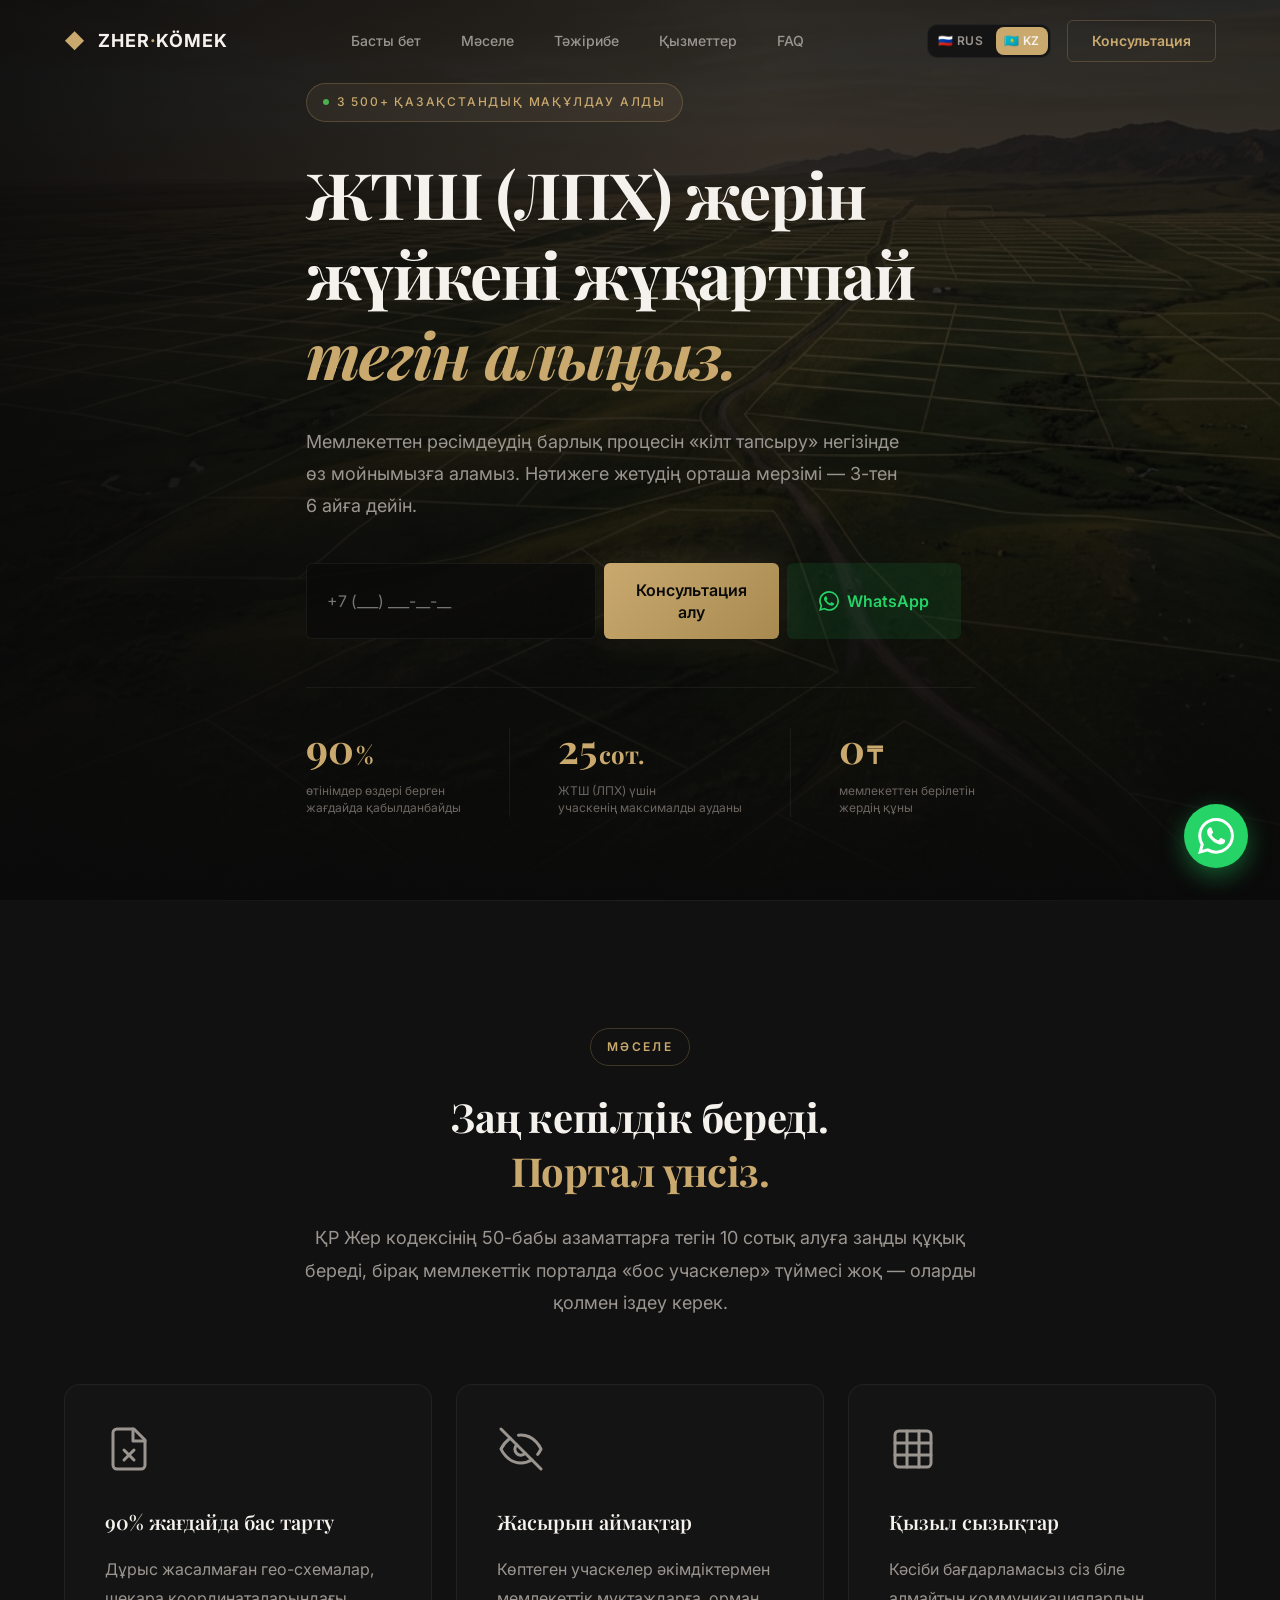
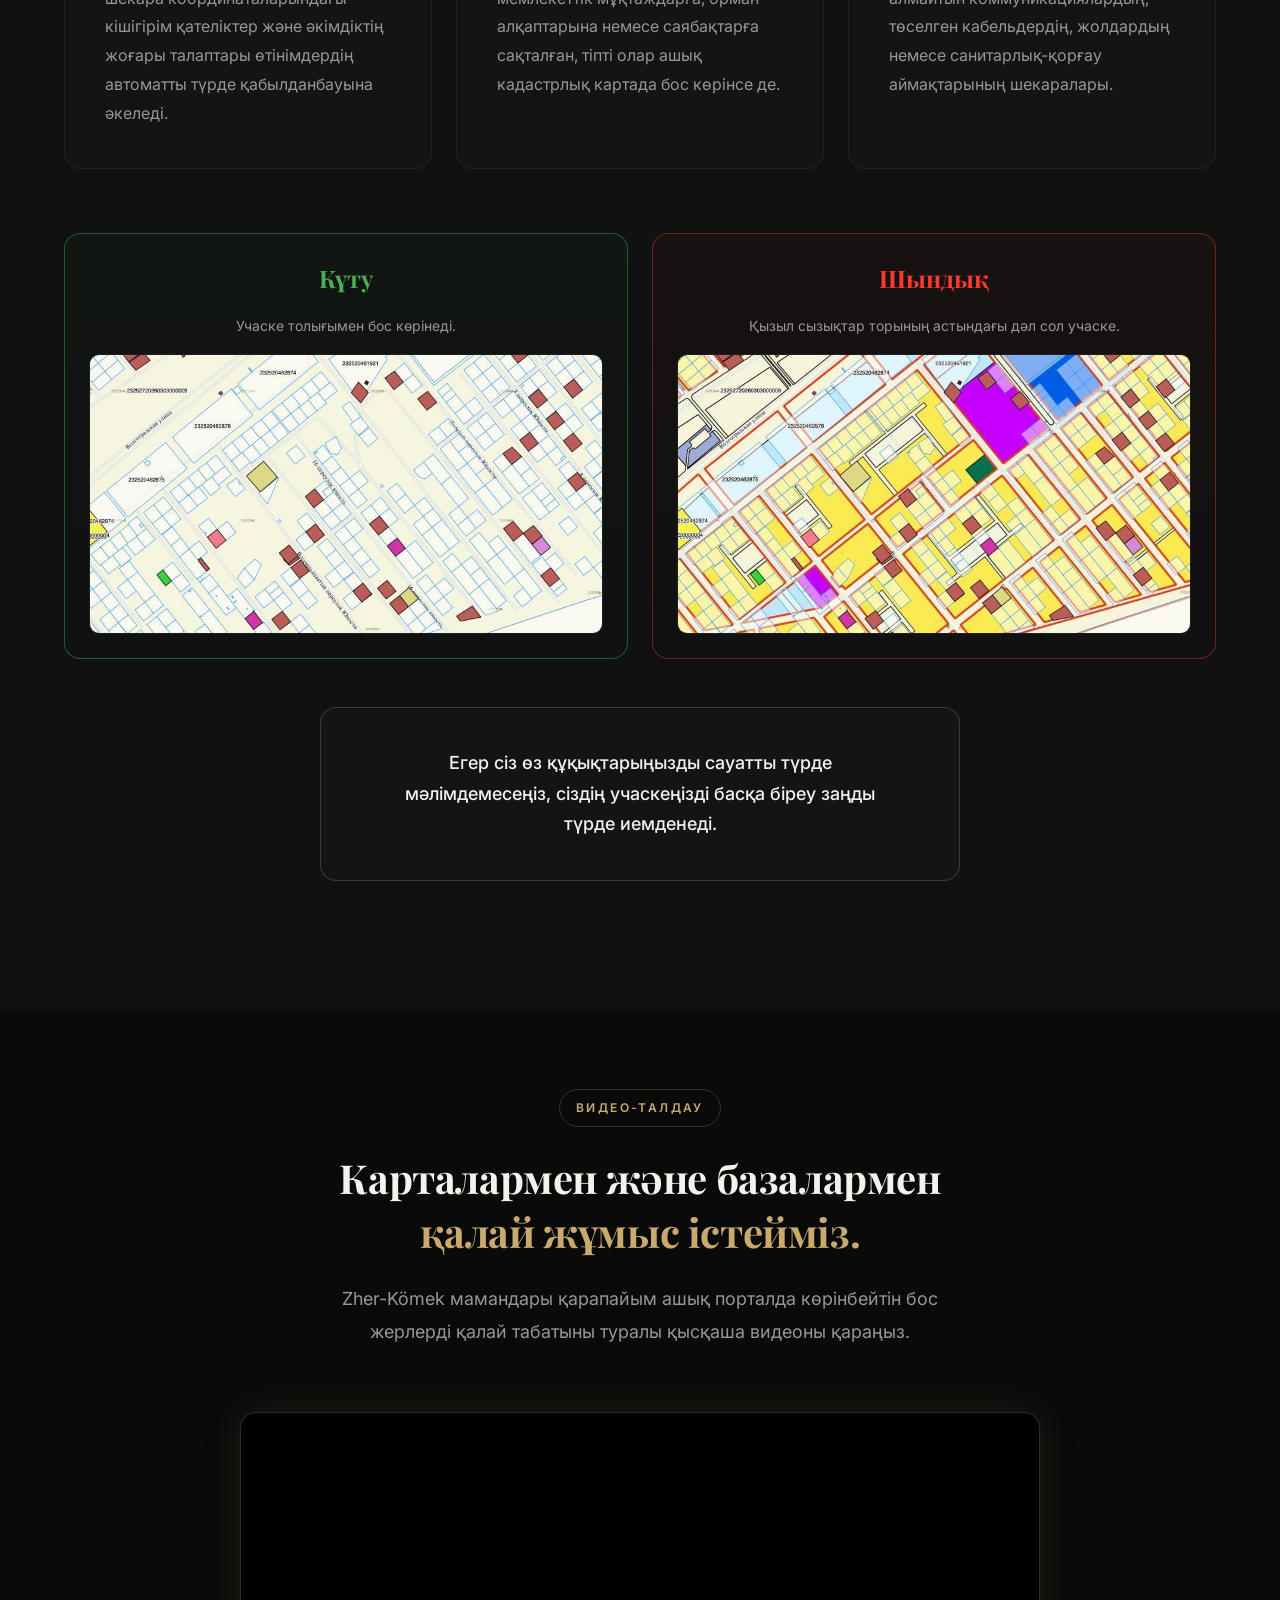
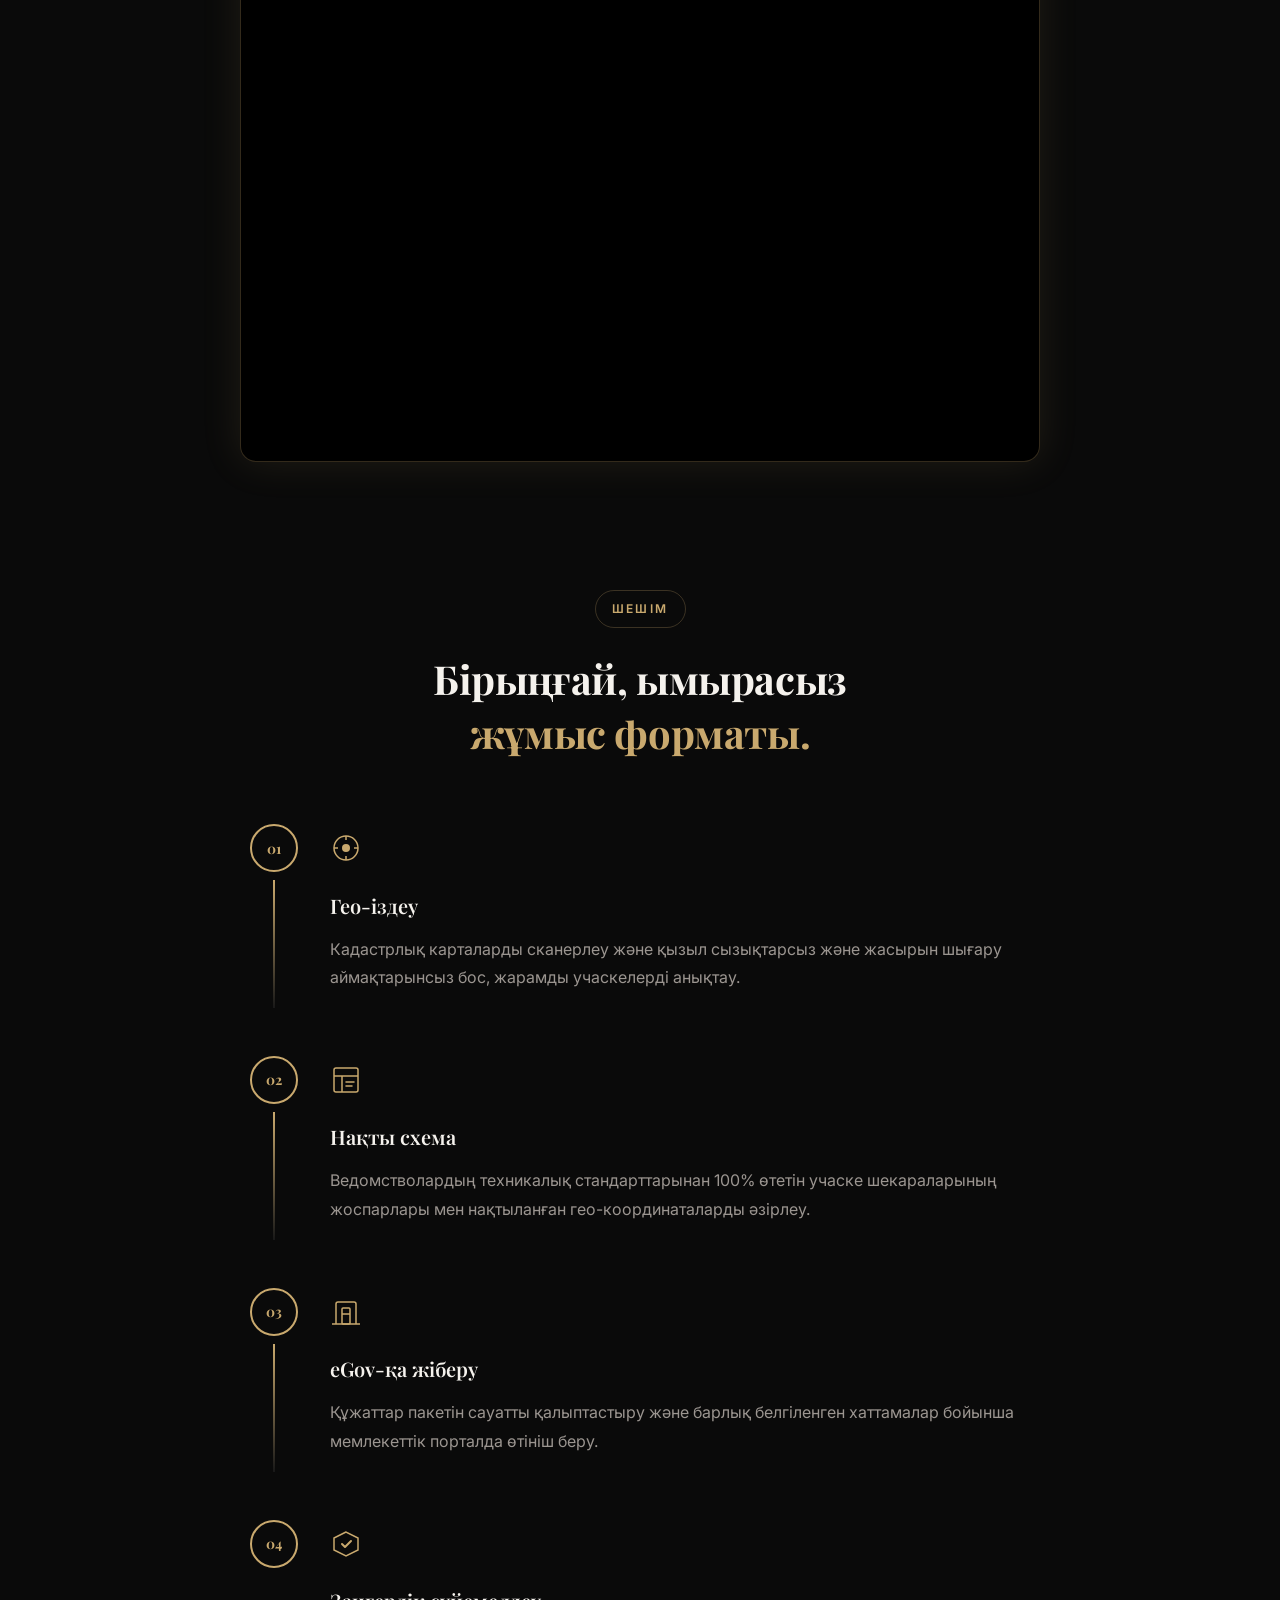
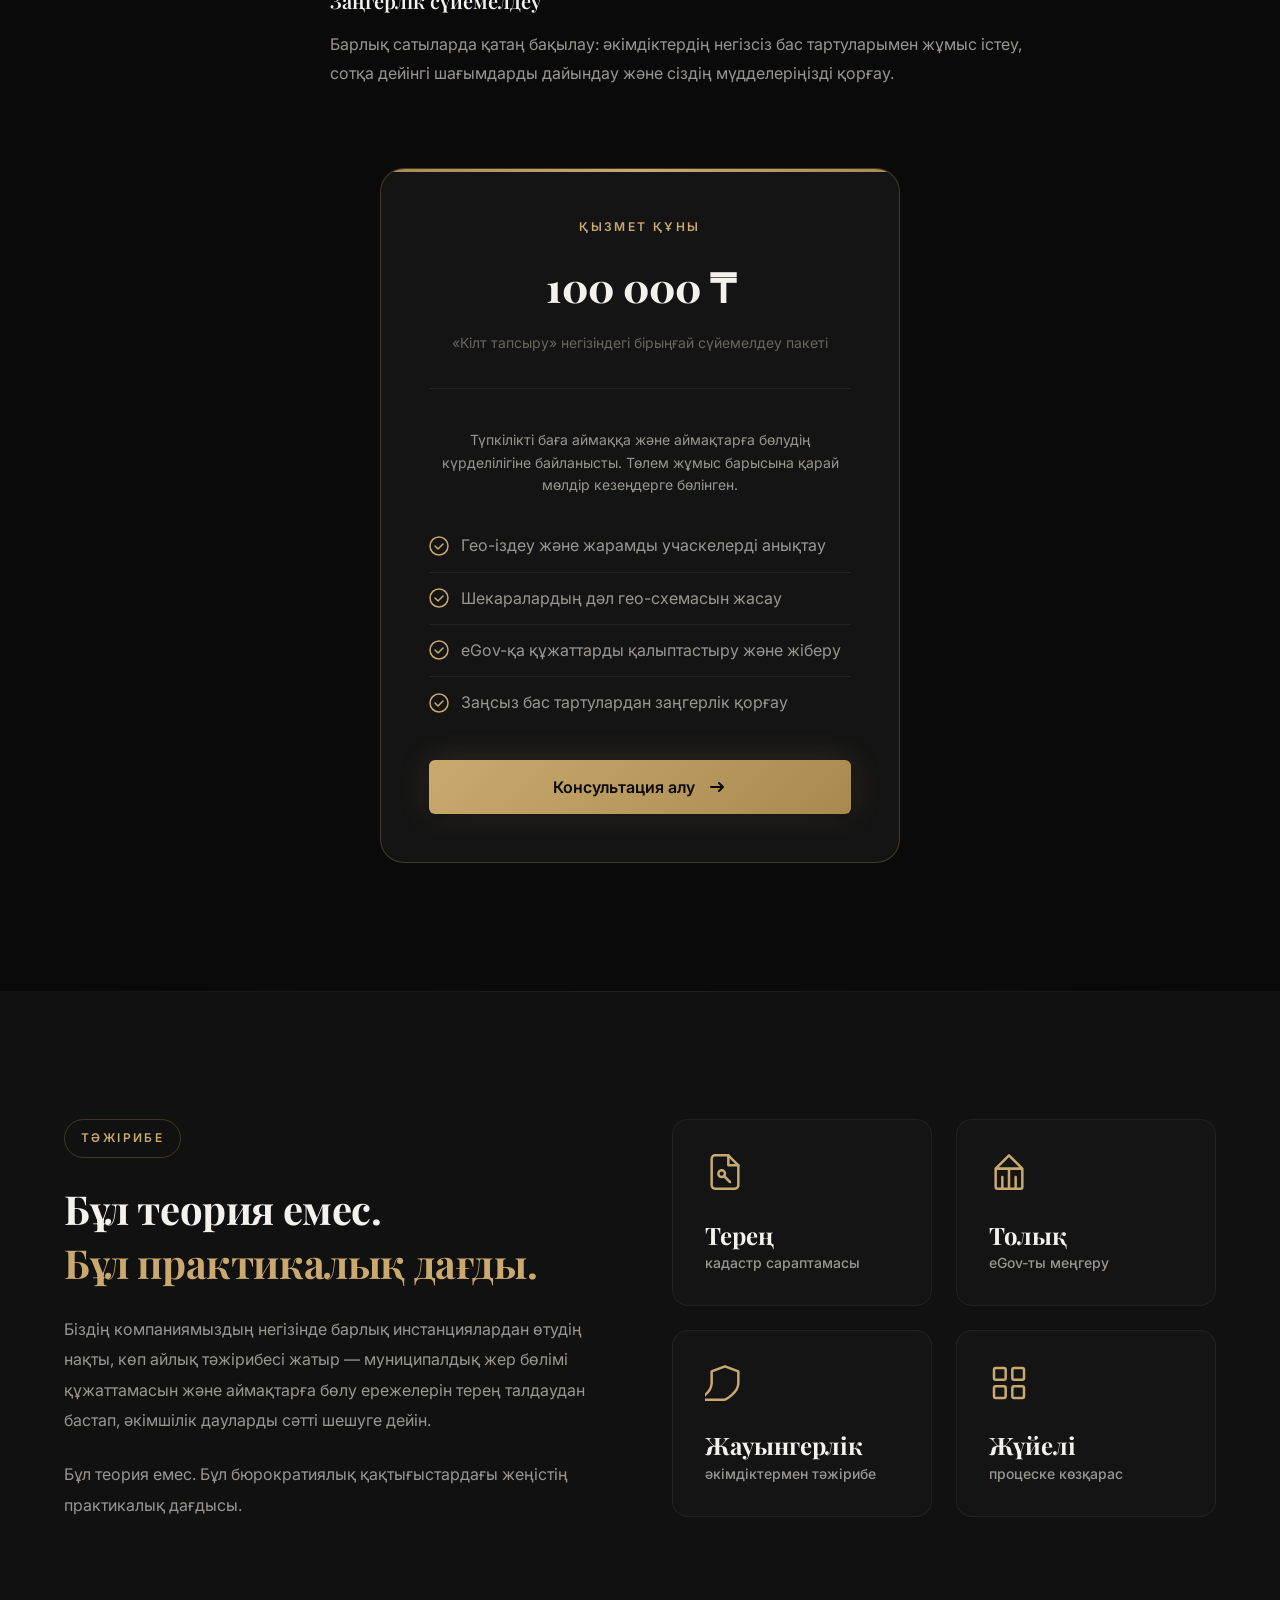
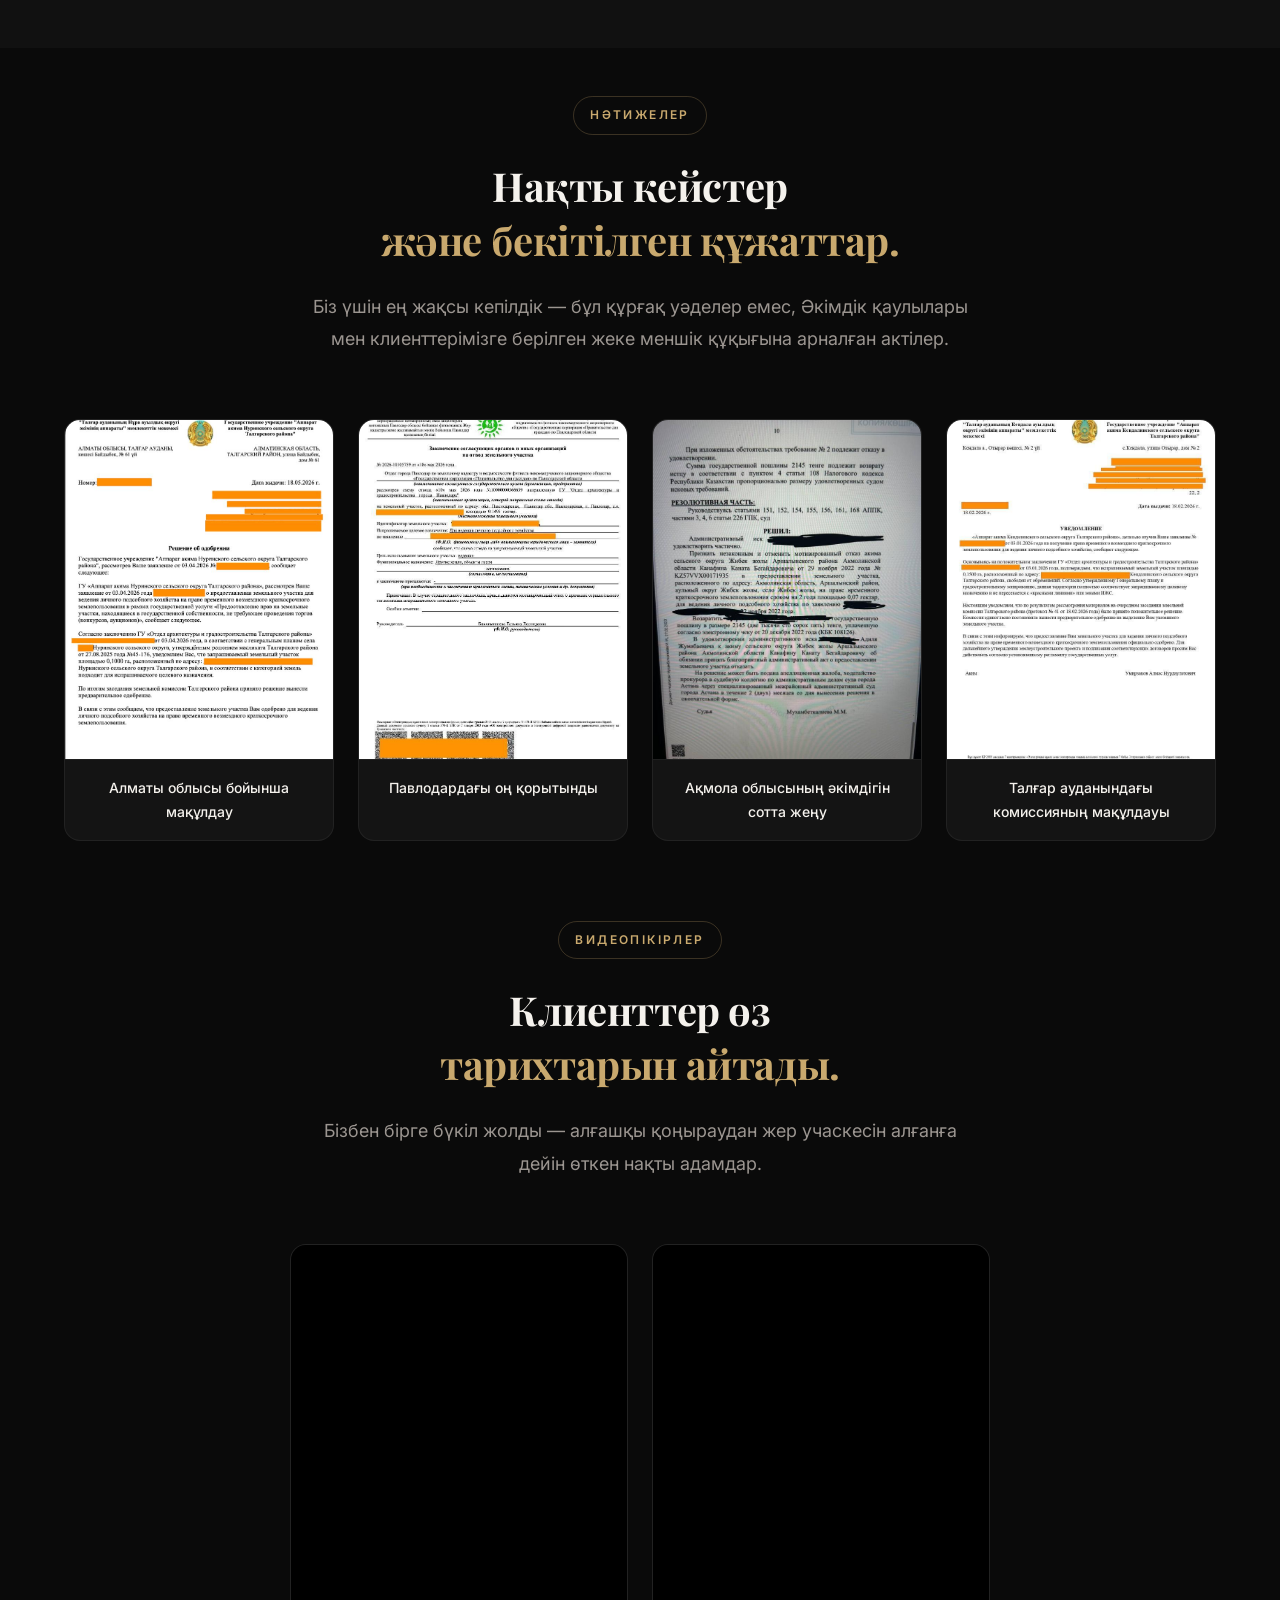
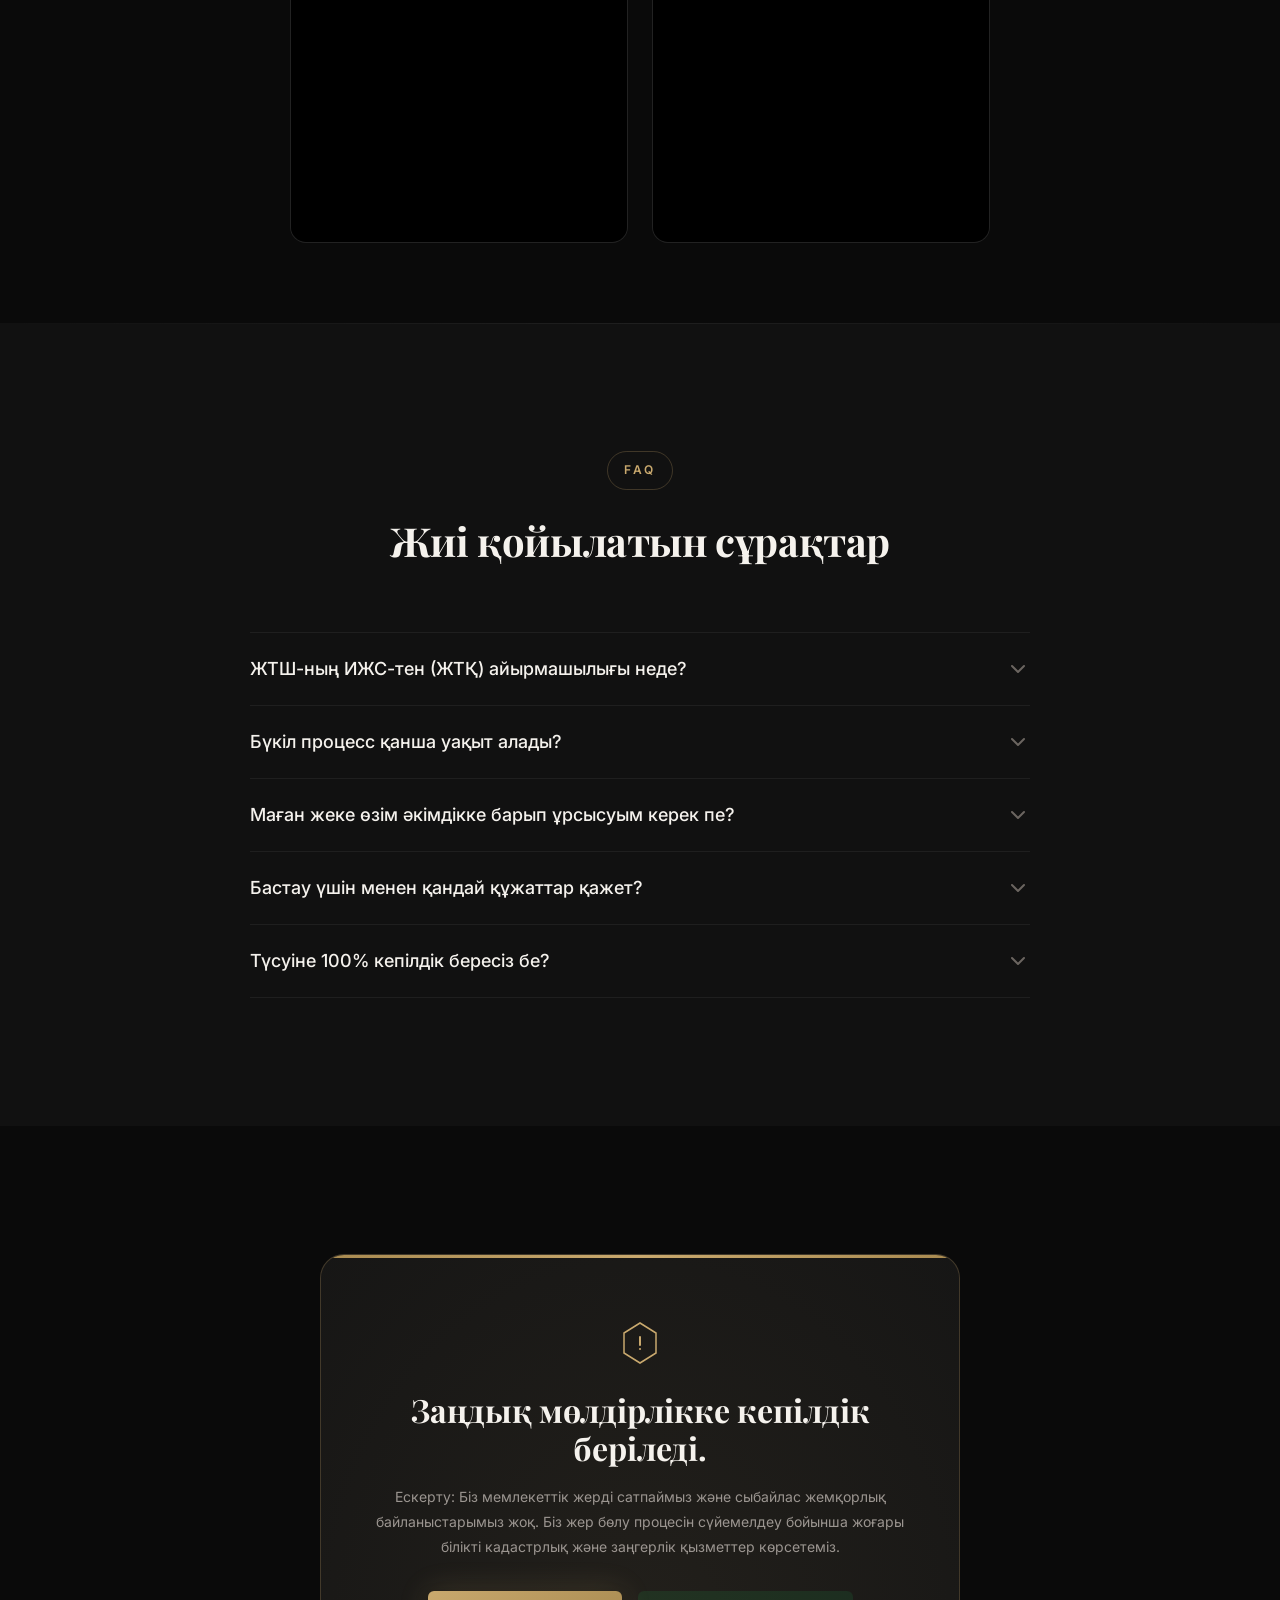
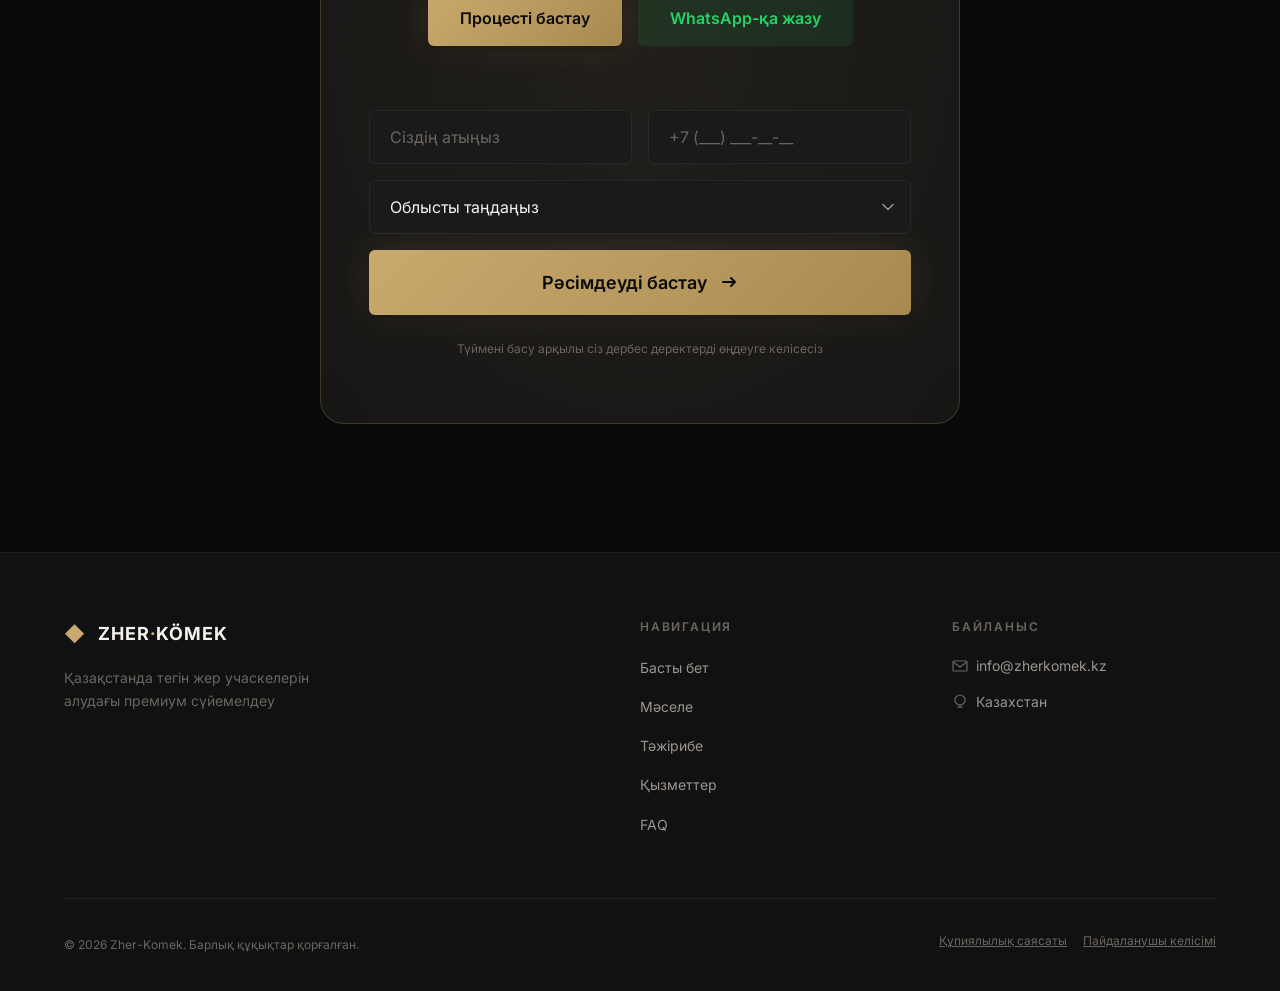
==== commit 37769bb5: "Remove empty 3rd and 4th video slots and center the grid" ====
--- a/kz.html
+++ b/kz.html
@@ -9,7 +9,7 @@
     <link rel="preconnect" href="https://fonts.googleapis.com">
     <link rel="preconnect" href="https://fonts.gstatic.com" crossorigin>
     <link href="https://fonts.googleapis.com/css2?family=Inter:wght@300;400;500;600;700;800;900&family=Playfair+Display:wght@400;500;600;700;800&display=swap" rel="stylesheet">
-    <link rel="stylesheet" href="style.css?v=3">
+    <link rel="stylesheet" href="style.css?v=4">
 </head>
 <body>
     <!-- ============================================================ -->
@@ -445,16 +445,6 @@
                 <div class="video-testimonials__card">
                     <div class="video-testimonials__video-wrap">
                         <iframe src="https://www.youtube.com/embed/GuP6BwjGALA" title="Видеопікір 2" allow="accelerometer; autoplay; clipboard-write; encrypted-media; gyroscope; picture-in-picture" allowfullscreen></iframe>
-                    </div>
-                </div>
-                <div class="video-testimonials__card">
-                    <div class="video-testimonials__video-wrap">
-                        <iframe src="https://www.youtube.com/embed/Y7QlrHUgWrc" title="Видеопікір 3" allow="accelerometer; autoplay; clipboard-write; encrypted-media; gyroscope; picture-in-picture" allowfullscreen></iframe>
-                    </div>
-                </div>
-                <div class="video-testimonials__card">
-                    <div class="video-testimonials__video-wrap">
-                        <iframe src="https://www.youtube.com/embed/Y7QlrHUgWrc" title="Видеопікір 4" allow="accelerometer; autoplay; clipboard-write; encrypted-media; gyroscope; picture-in-picture" allowfullscreen></iframe>
                     </div>
                 </div>
             </div>
--- a/style.css
+++ b/style.css
@@ -2054,9 +2054,12 @@
 
 .video-testimonials__grid {
     display: grid;
-    grid-template-columns: repeat(4, 1fr);
+    grid-template-columns: repeat(2, 1fr);
     gap: var(--space-6);
     margin-top: var(--space-4);
+    max-width: 700px;
+    margin-left: auto;
+    margin-right: auto;
 }
 
 .video-testimonials__card {
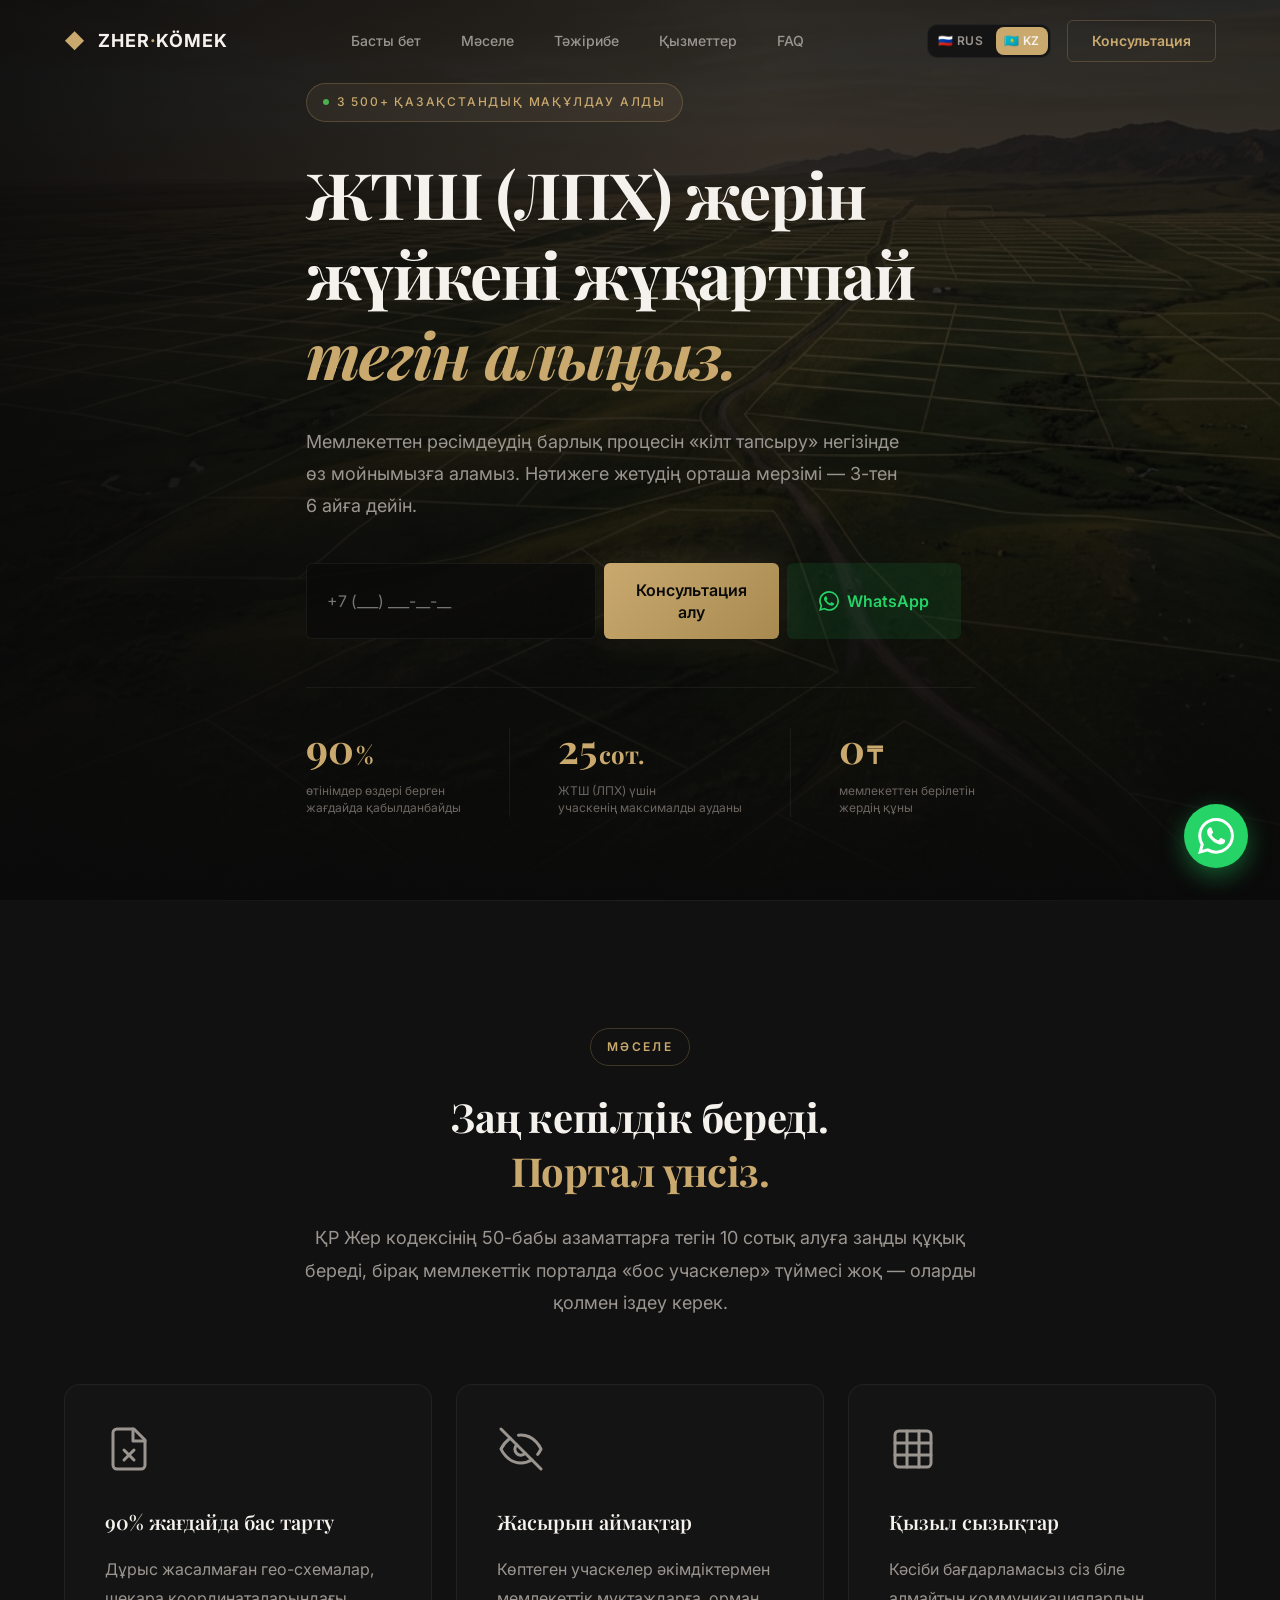
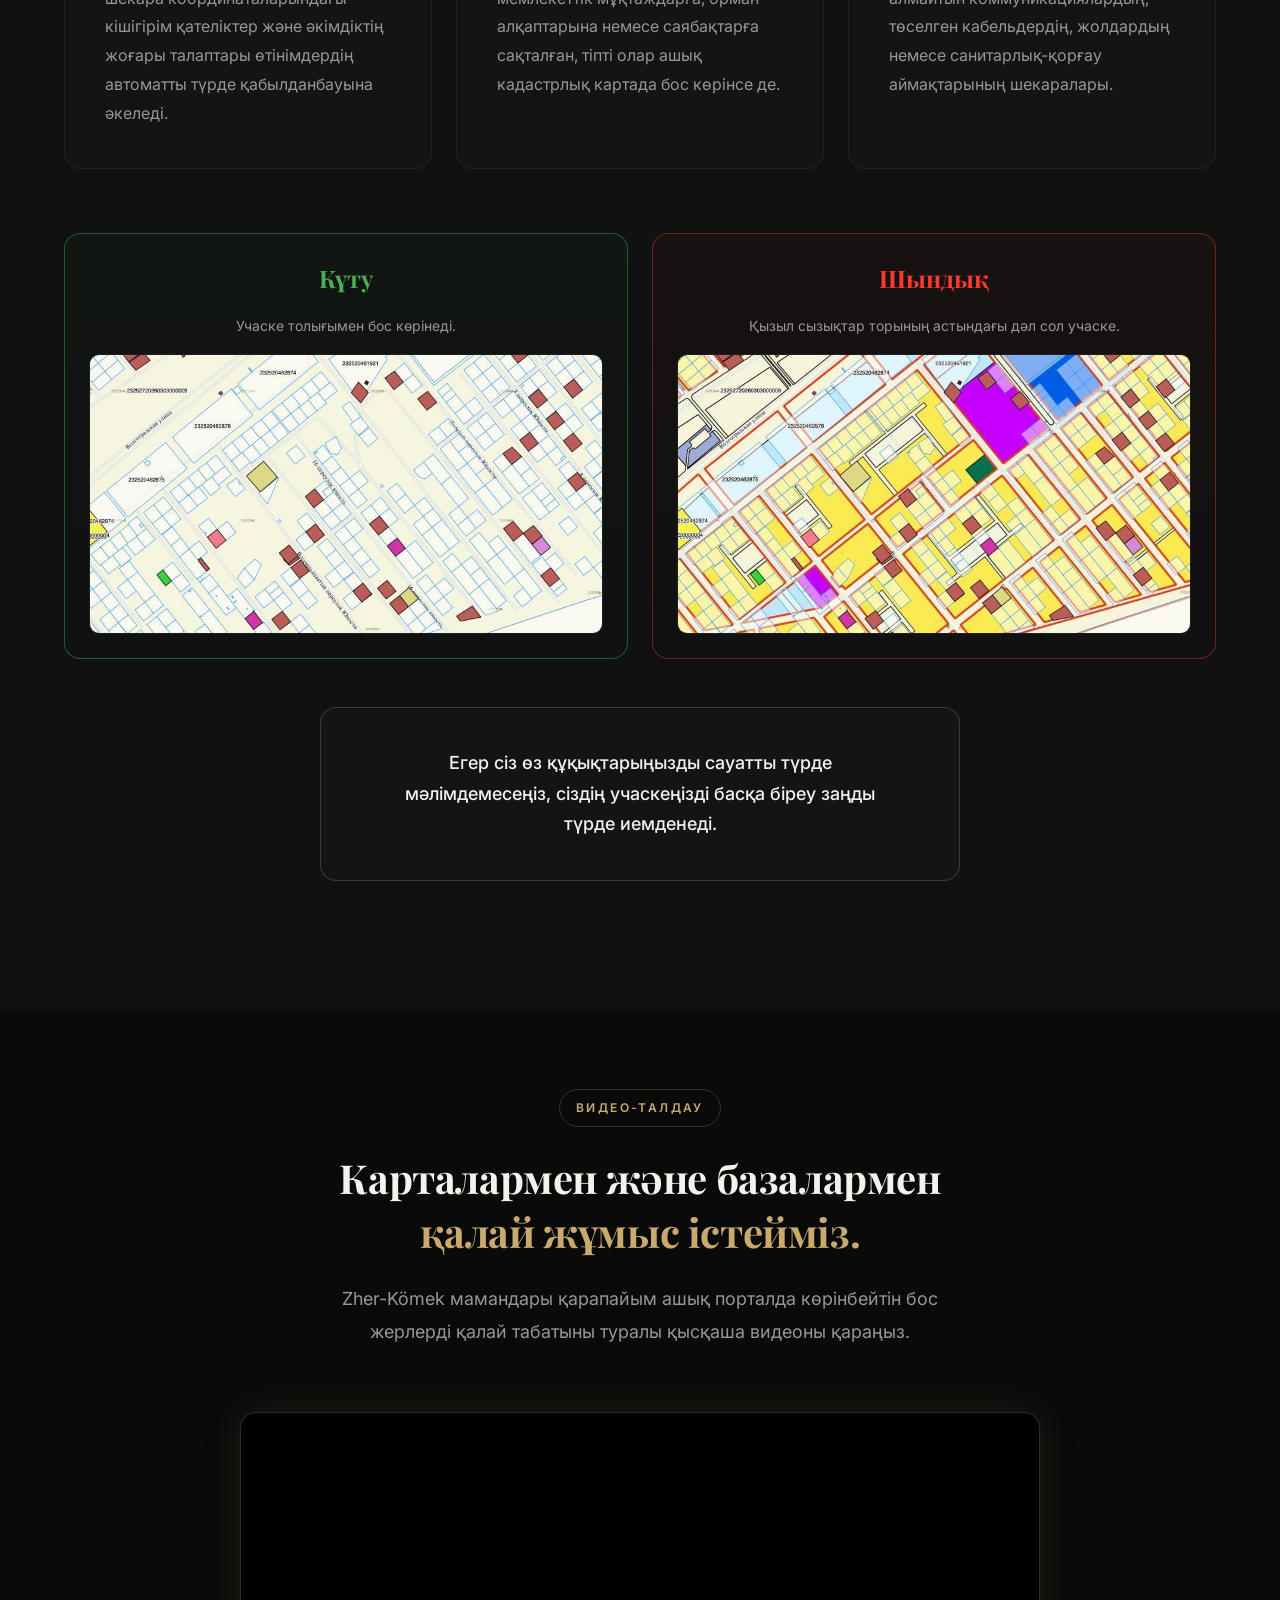
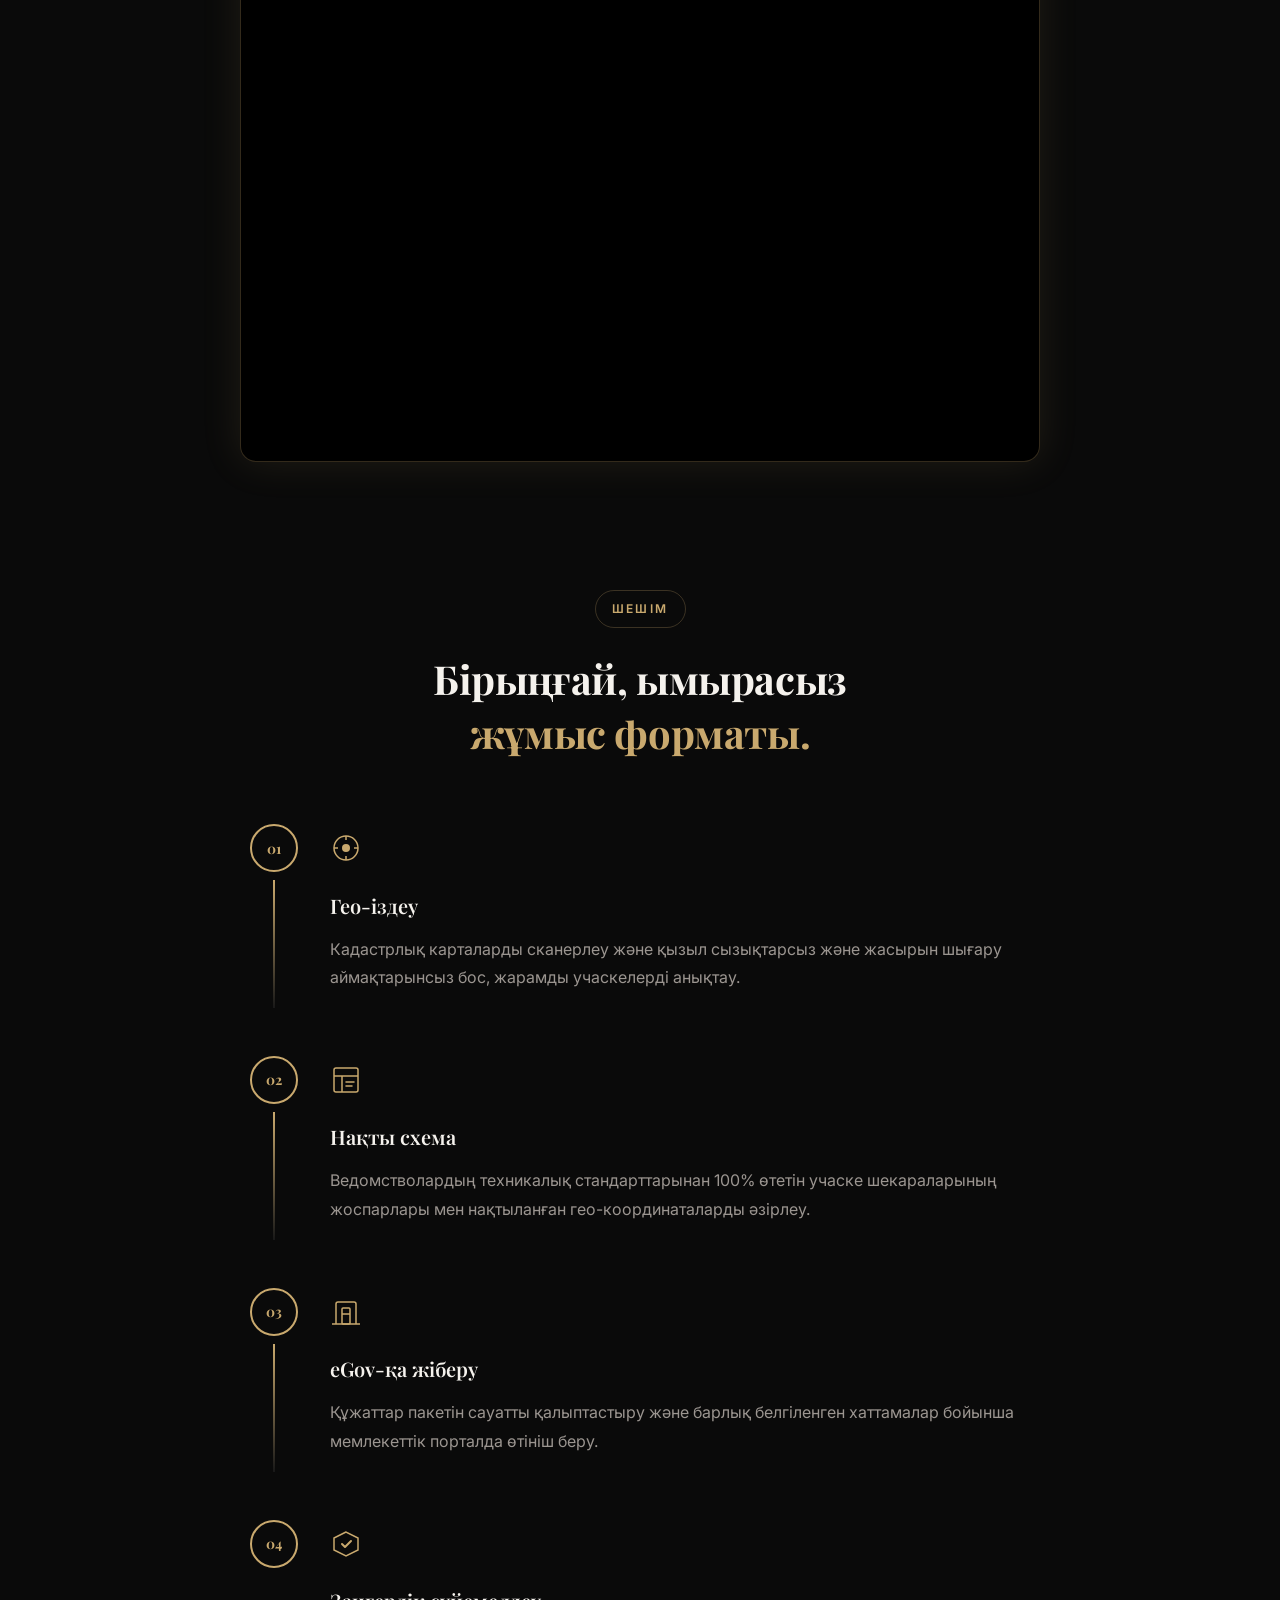
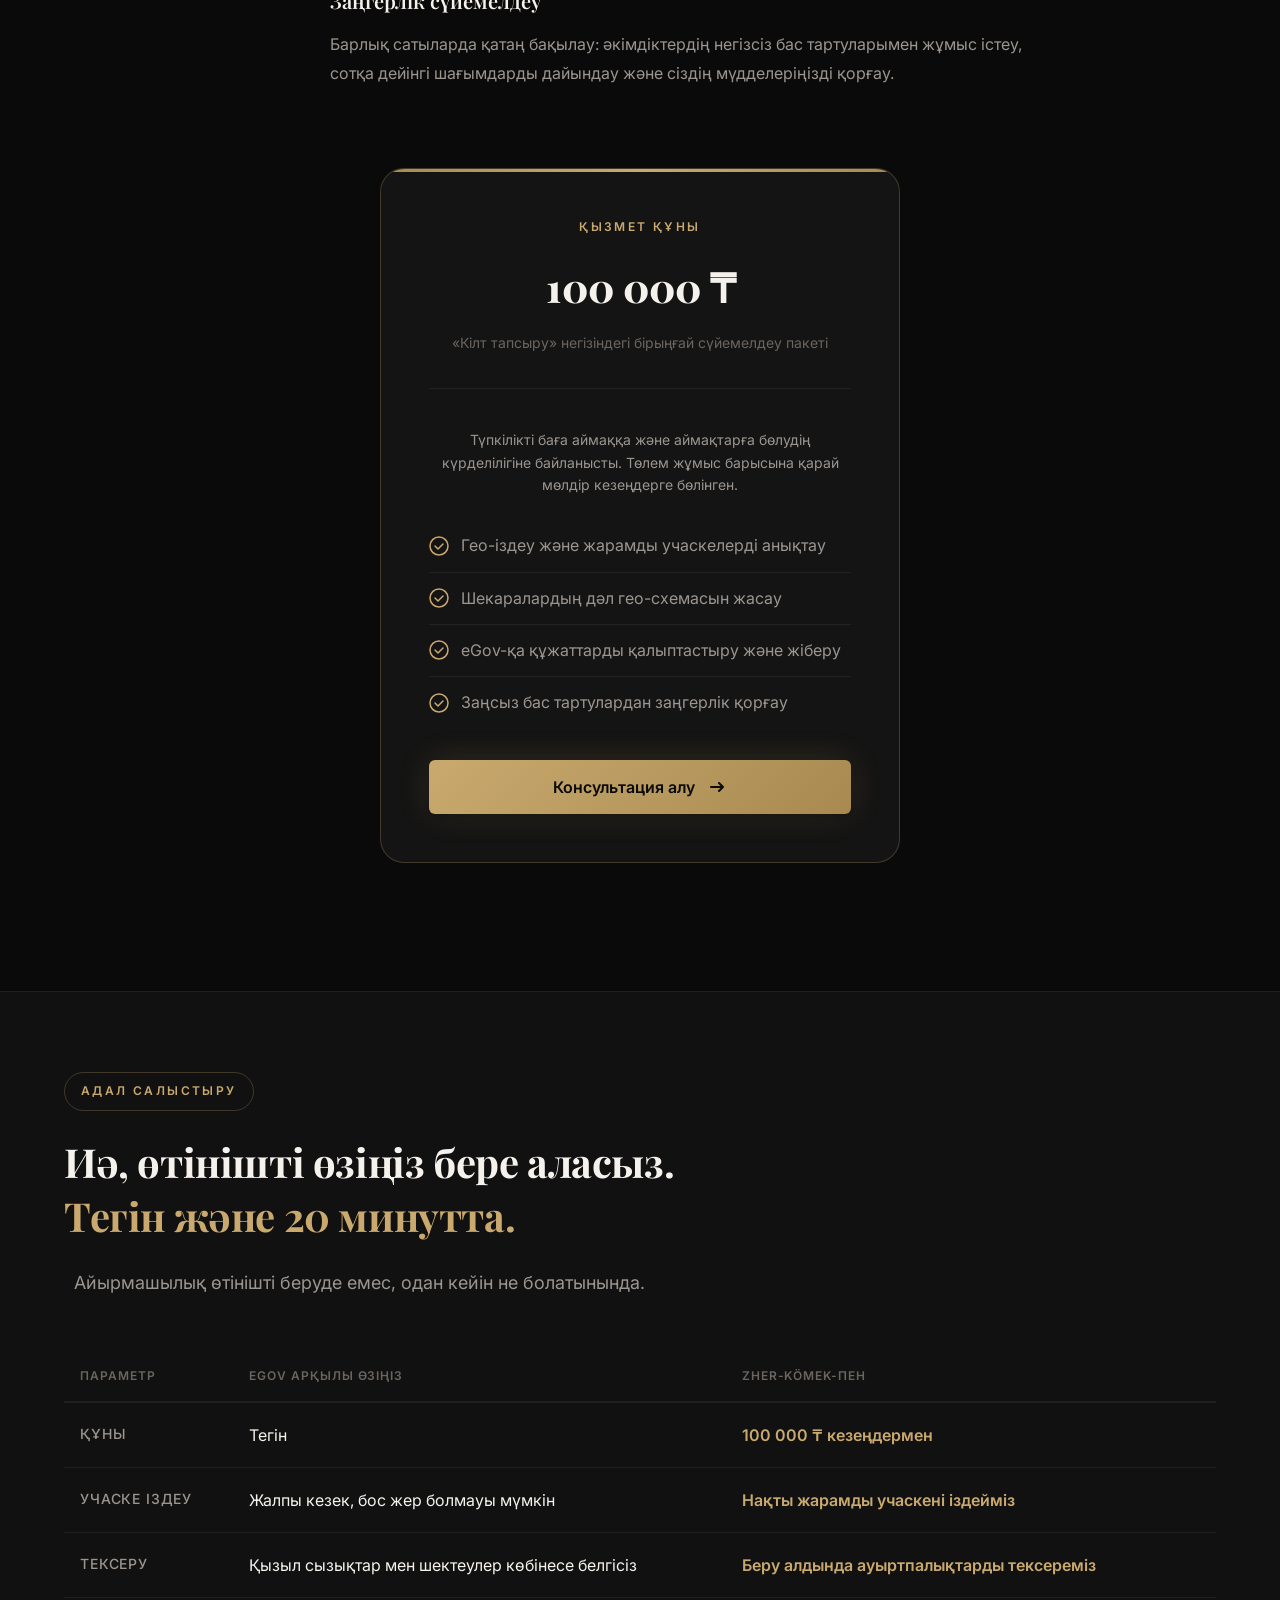
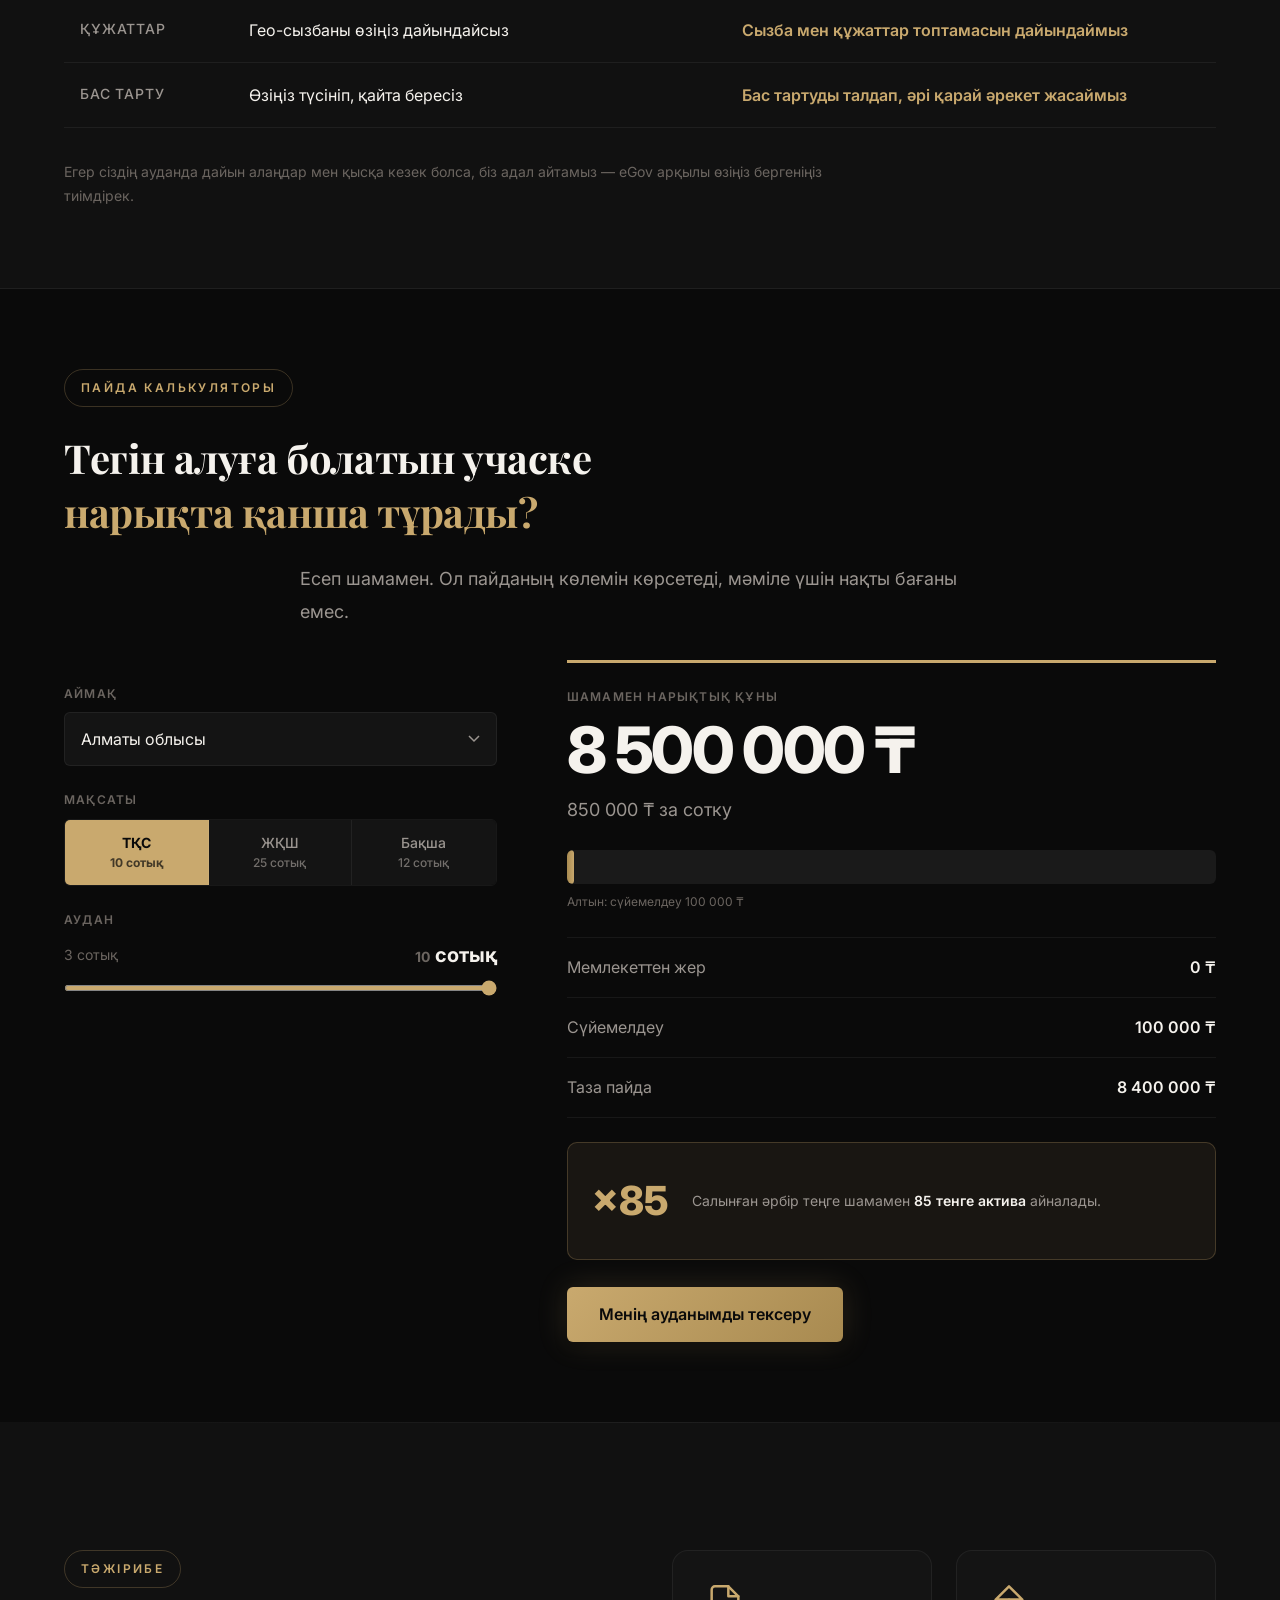
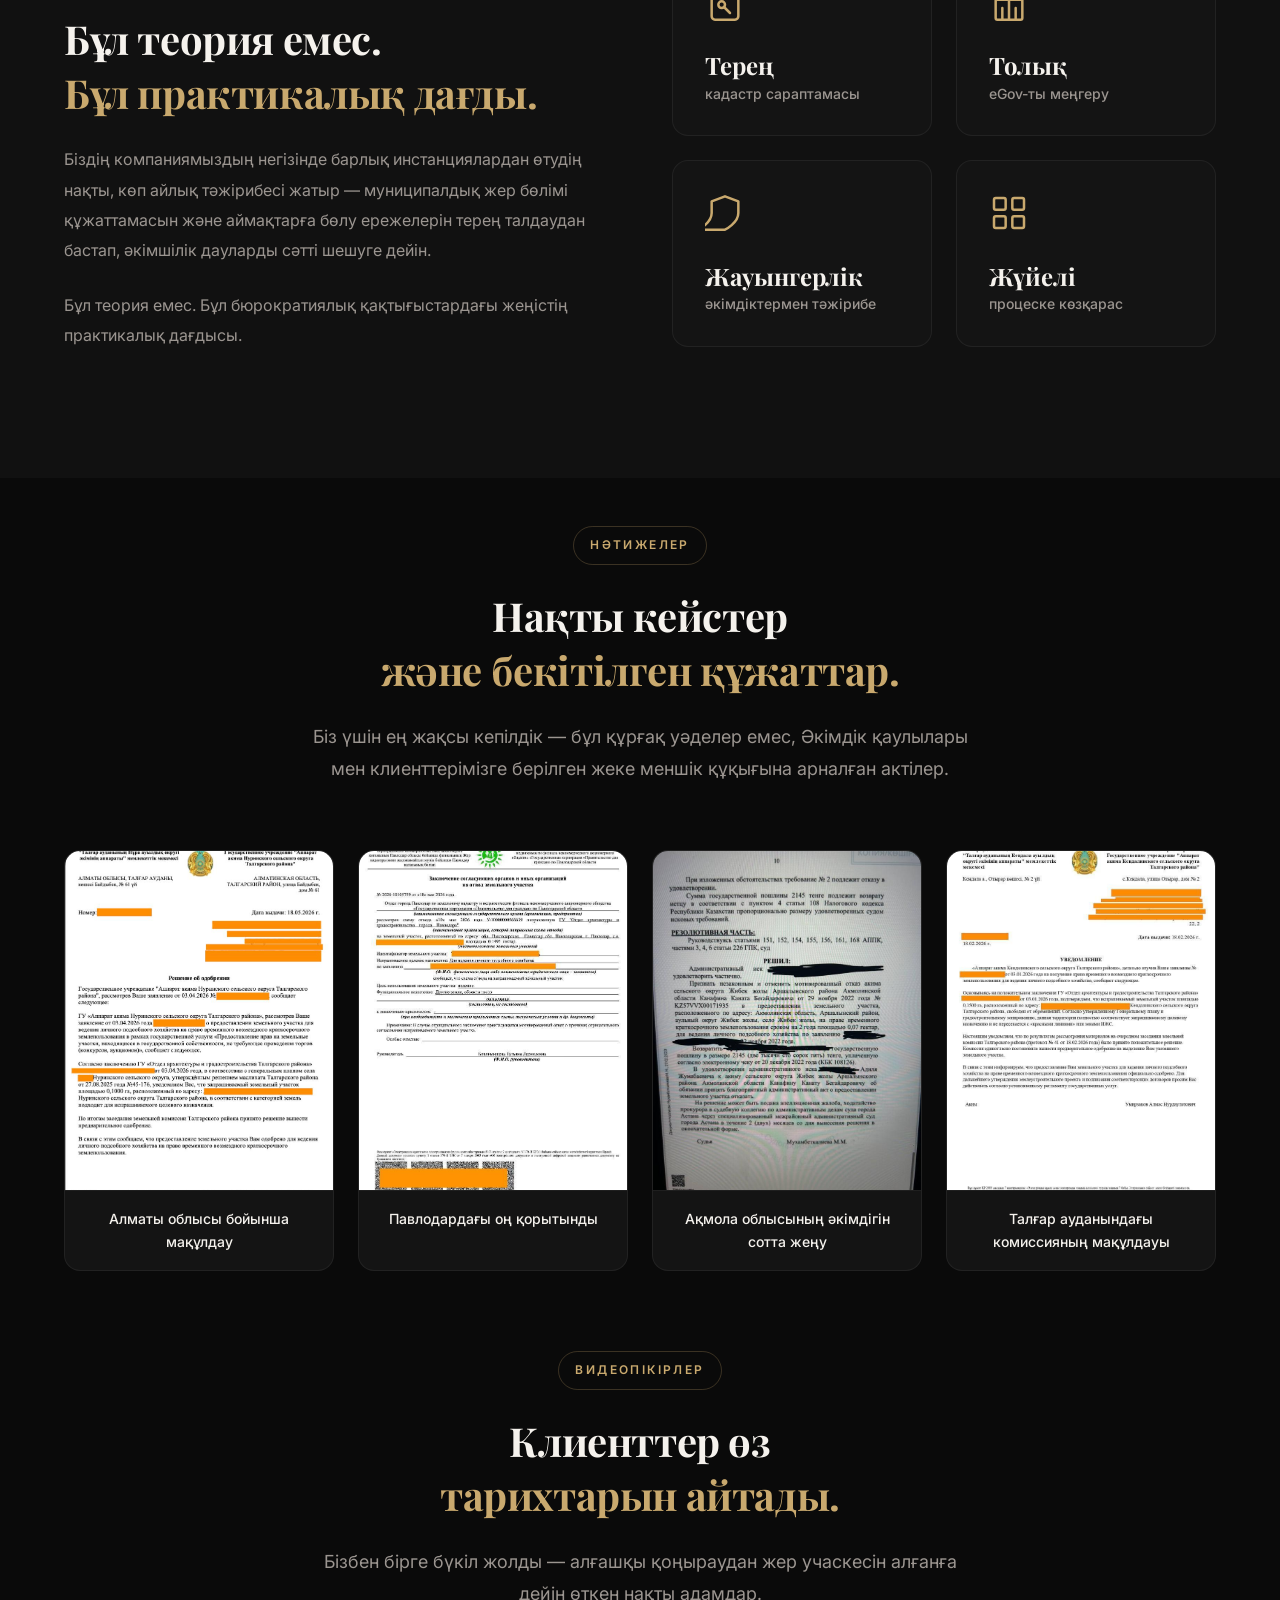
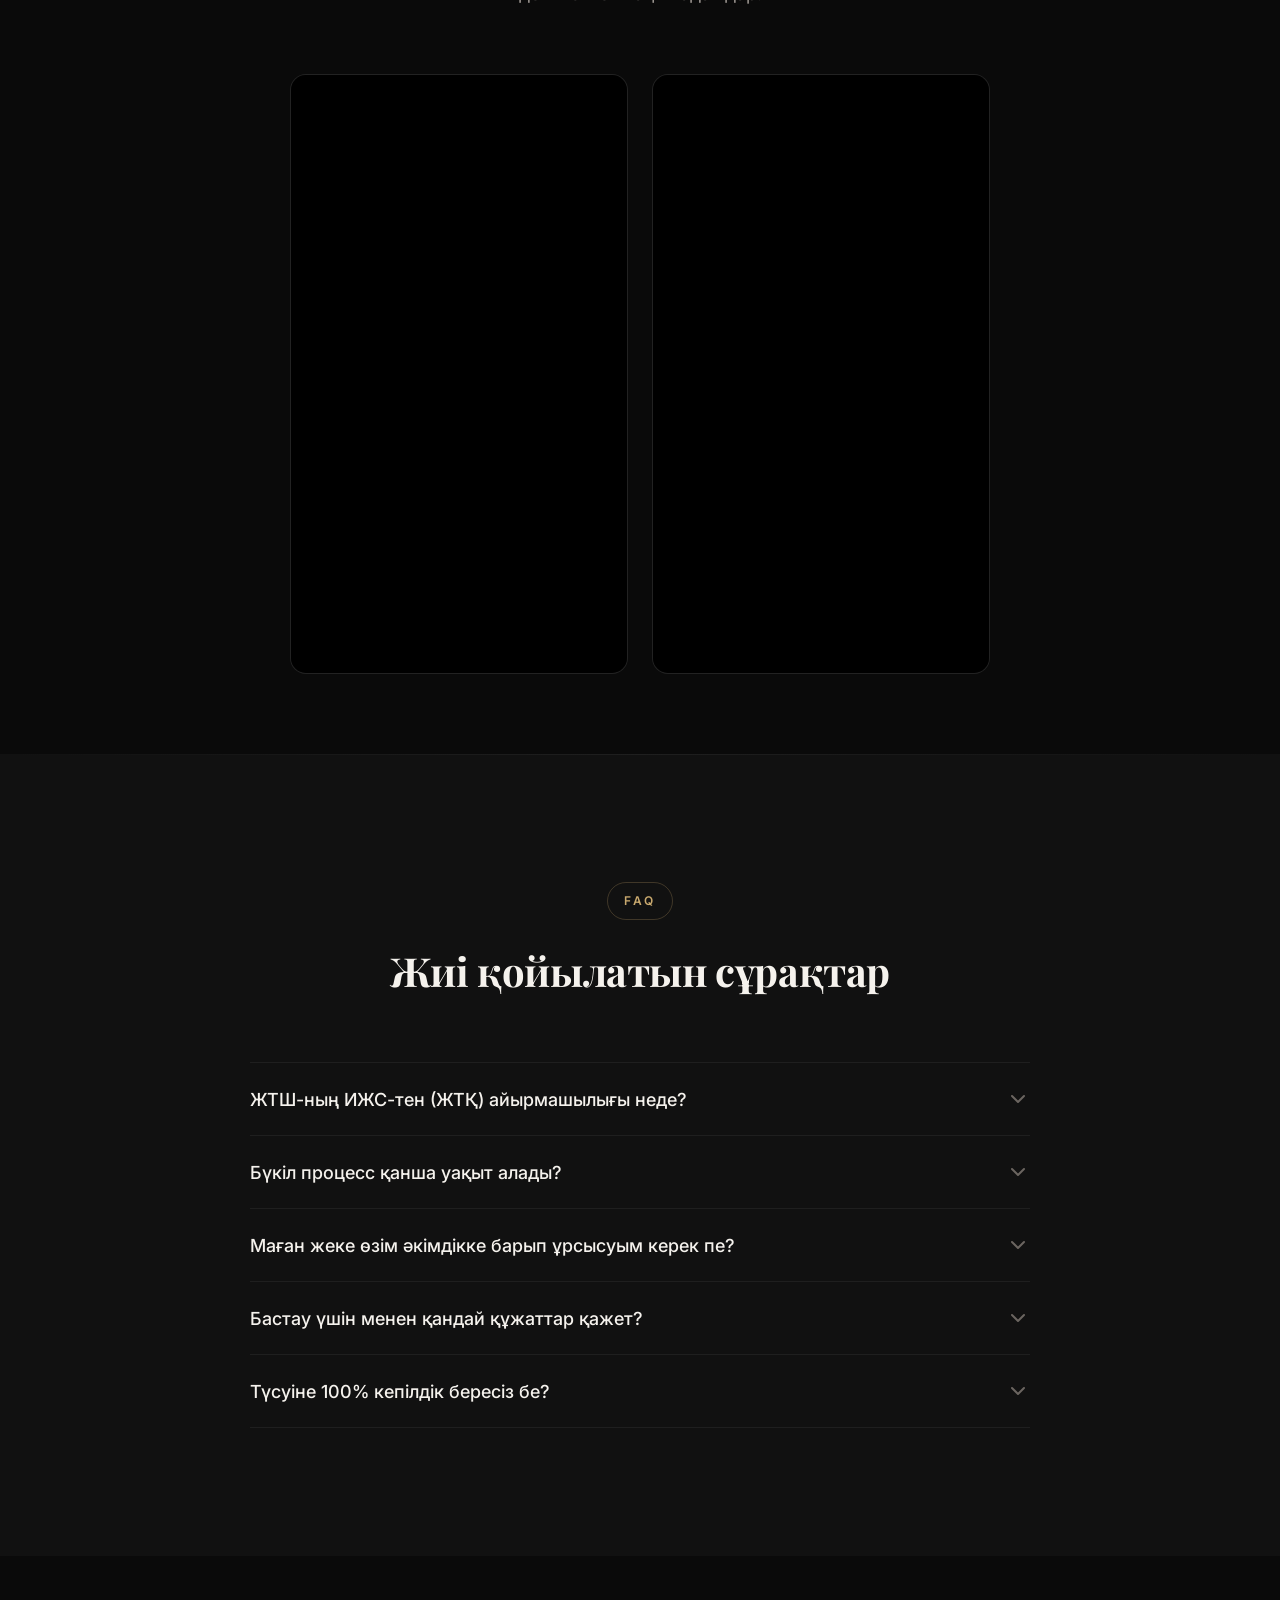
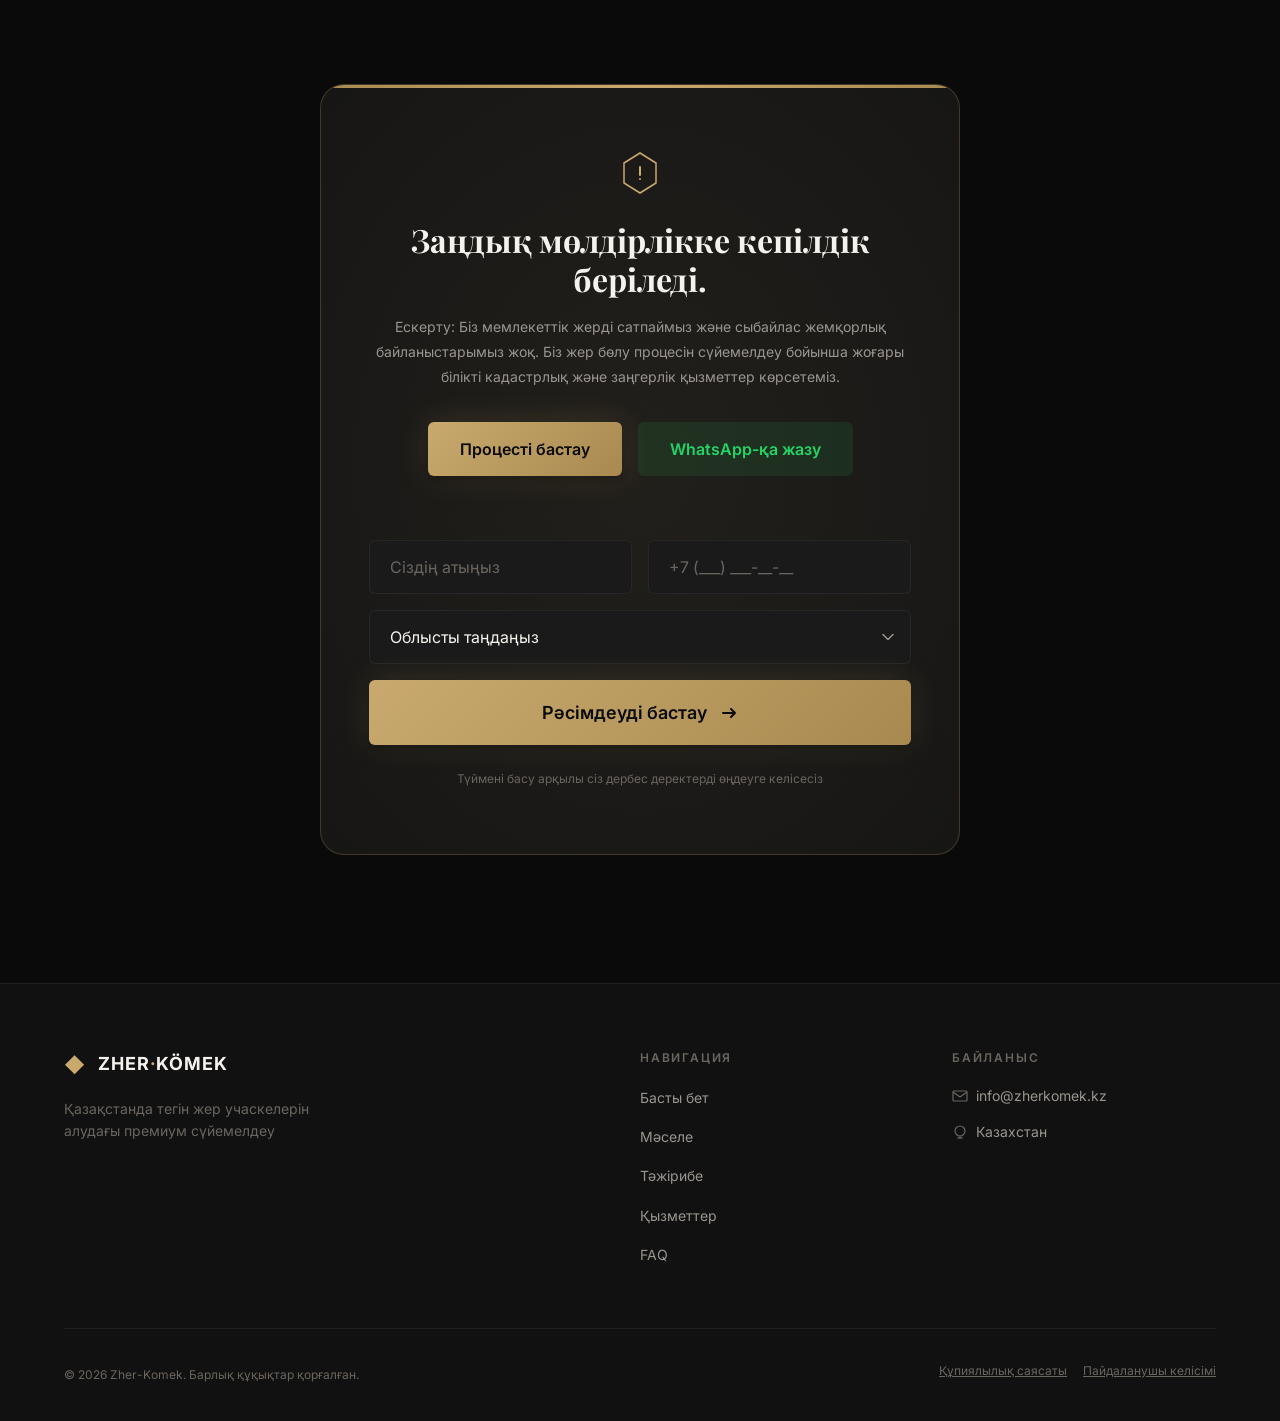
==== commit 6a07cc72: "Add Comparison Table and Calculator blocks to RU and KZ versions" ====
--- a/kz.html
+++ b/kz.html
@@ -9,7 +9,7 @@
     <link rel="preconnect" href="https://fonts.googleapis.com">
     <link rel="preconnect" href="https://fonts.gstatic.com" crossorigin>
     <link href="https://fonts.googleapis.com/css2?family=Inter:wght@300;400;500;600;700;800;900&family=Playfair+Display:wght@400;500;600;700;800&display=swap" rel="stylesheet">
-    <link rel="stylesheet" href="style.css?v=4">
+    <link rel="stylesheet" href="style.css?v=5">
 </head>
 <body>
     <!-- ============================================================ -->
@@ -316,6 +316,164 @@
                         <span>Консультация алу</span>
                         <svg width="20" height="20" viewBox="0 0 20 20" fill="none"><path d="M4 10h12M12 6l4 4-4 4" stroke="currentColor" stroke-width="2" stroke-linecap="round" stroke-linejoin="round"/></svg>
                     </a>
+                </div>
+            </div>
+        </div>
+    </section>
+
+    <!-- ============================================================ -->
+    <!-- БЛОК: АДАЛ САЛЫСТЫРУ -->
+    <!-- ============================================================ -->
+    <section class="compare" id="compare">
+        <div class="container">
+            <div class="compare-intro">
+                <span class="section-label animate-on-scroll">Адал салыстыру</span>
+                <h2 class="section-title animate-on-scroll">
+                    Иә, өтінішті өзіңіз бере аласыз.<br>
+                    <span class="text-accent">Тегін және 20 минутта.</span>
+                </h2>
+                <p class="section-desc animate-on-scroll">
+                    Айырмашылық өтінішті беруде емес, одан кейін не болатынында.
+                </p>
+            </div>
+
+            <table class="animate-on-scroll">
+                <thead>
+                    <tr>
+                        <th>Параметр</th>
+                        <th>eGov арқылы өзіңіз</th>
+                        <th>Zher-Kömek-пен</th>
+                    </tr>
+                </thead>
+                <tbody>
+                    <tr>
+                        <th>Құны</th>
+                        <td>Тегін</td>
+                        <td>100 000 ₸ кезеңдермен</td>
+                    </tr>
+                    <tr>
+                        <th>Учаске іздеу</th>
+                        <td>Жалпы кезек, бос жер болмауы мүмкін</td>
+                        <td>Нақты жарамды учаскені іздейміз</td>
+                    </tr>
+                    <tr>
+                        <th>Тексеру</th>
+                        <td>Қызыл сызықтар мен шектеулер көбінесе белгісіз</td>
+                        <td>Беру алдында ауыртпалықтарды тексереміз</td>
+                    </tr>
+                    <tr>
+                        <th>Құжаттар</th>
+                        <td>Гео-сызбаны өзіңіз дайындайсыз</td>
+                        <td>Сызба мен құжаттар топтамасын дайындаймыз</td>
+                    </tr>
+                    <tr>
+                        <th>Бас тарту</th>
+                        <td>Өзіңіз түсініп, қайта бересіз</td>
+                        <td>Бас тартуды талдап, әрі қарай әрекет жасаймыз</td>
+                    </tr>
+                </tbody>
+            </table>
+
+            <p class="compare-note animate-on-scroll">
+                Егер сіздің ауданда дайын алаңдар мен қысқа кезек болса, біз адал айтамыз — eGov арқылы өзіңіз бергеніңіз тиімдірек.
+            </p>
+        </div>
+    </section>
+
+    <!-- ============================================================ -->
+    <!-- БЛОК: ПАЙДА КАЛЬКУЛЯТОРЫ -->
+    <!-- ============================================================ -->
+    <section class="calculator" id="calculator">
+        <div class="container">
+            <span class="section-label animate-on-scroll">Пайда калькуляторы</span>
+            <h2 class="section-title animate-on-scroll">
+                Тегін алуға болатын учаске<br>
+                <span class="text-accent">нарықта қанша тұрады?</span>
+            </h2>
+            <p class="section-desc animate-on-scroll">
+                Есеп шамамен. Ол пайданың көлемін көрсетеді, мәміле үшін нақты бағаны емес.
+            </p>
+
+            <div class="calc-grid animate-on-scroll">
+                <div>
+                    <label for="calcRegion">Аймақ</label>
+                    <select id="calcRegion">
+                        <option value="almaty">Алматы облысы</option>
+                        <option value="astana">Астана / Ақмола</option>
+                        <option value="shymkent">Шымкент / Түркістан</option>
+                        <option value="karaganda">Қарағанды облысы</option>
+                        <option value="kostanay">Қостанай облысы</option>
+                        <option value="pavlodar">Павлодар облысы</option>
+                        <option value="vko">Шығыс Қазақстан</option>
+                        <option value="zko">Батыс Қазақстан</option>
+                        <option value="sko">Солтүстік Қазақстан</option>
+                        <option value="zhambyl">Жамбыл облысы</option>
+                        <option value="kyzylorda">Қызылорда облысы</option>
+                        <option value="mangistau">Маңғыстау облысы</option>
+                        <option value="aktobe">Ақтөбе облысы</option>
+                        <option value="atyrau">Атырау облысы</option>
+                        <option value="other">Басқа аймақ</option>
+                    </select>
+
+                    <label>Мақсаты</label>
+                    <div class="segmented" id="purpose">
+                        <button class="active" data-type="izhs">ТҚС<br><small>10 сотық</small></button>
+                        <button data-type="lph">ЖҚШ<br><small>25 сотық</small></button>
+                        <button data-type="garden">Бақша<br><small>12 сотық</small></button>
+                    </div>
+
+                    <label for="area">Аудан</label>
+                    <div class="range-head">
+                        <span>3 сотық</span>
+                        <strong class="range-value"><span id="areaValue">10</span> сотық</strong>
+                    </div>
+                    <input id="area" type="range" min="3" max="10" value="10">
+                </div>
+
+                <div class="calc-result" id="calcResult">
+                    <p class="result-label">Шамамен нарықтық құны</p>
+                    <div class="calc-big"><span id="market">8 500 000</span> ₸</div>
+                    <p class="section-desc" id="priceText" style="margin-top:0">850 000 ₸ бір сотыққа</p>
+
+                    <div class="calc-bar">
+                        <span id="bar"></span>
+                    </div>
+                    <p class="calc-bar-label">Алтын: сүйемелдеу 100 000 ₸</p>
+
+                    <div class="calc-rows">
+                        <div class="calc-row">
+                            <span>Мемлекеттен жер</span>
+                            <strong>0 ₸</strong>
+                        </div>
+                        <div class="calc-row">
+                            <span>Сүйемелдеу</span>
+                            <strong>100 000 ₸</strong>
+                        </div>
+                        <div class="calc-row">
+                            <span>Таза пайда</span>
+                            <strong id="profit">8 400 000 ₸</strong>
+                        </div>
+                    </div>
+
+                    <div class="calc-profit">
+                        <div class="calc-mult" id="mult">×85</div>
+                        <p>
+                            Салынған әрбір теңге шамамен
+                            <strong id="multText">85 теңге активке</strong> айналады.
+                        </p>
+                    </div>
+
+                    <br>
+                    <a class="btn btn--primary" id="calcWhatsapp" href="https://wa.me/77778006286?text=%D0%A1%D3%99%D0%BB%D0%B5%D0%BC%D0%B5%D1%82%D1%81%D1%96%D0%B7%20%D0%B1%D0%B5!%20%D0%9A%D0%B0%D0%BB%D1%8C%D0%BA%D1%83%D0%BB%D1%8F%D1%82%D0%BE%D1%80%20%D0%B1%D0%BE%D0%B9%D1%8B%D0%BD%D1%88%D0%B0%20%D0%B0%D1%83%D0%B4%D0%B0%D0%BD%D1%8B%D0%BC%D0%B4%D1%8B%20%D1%82%D0%B5%D0%BA%D1%81%D0%B5%D1%80%D0%B3%D1%96%D0%BC%20%D0%BA%D0%B5%D0%BB%D0%B5%D0%B4%D1%96." target="_blank">
+                        Менің ауданымды тексеру
+                    </a>
+                </div>
+
+                <div class="calc-manual" id="manual" style="display:none">
+                    <h3>Аймақты қолмен есептейміз</h3>
+                    <p class="section-desc">
+                        Баға ауданға, коммуникацияларға және аймақтық жоспарлауға байланысты. Маман кадастрлық картаны тексеру үшін өтінім қалдырыңыз.
+                    </p>
                 </div>
             </div>
         </div>
@@ -652,6 +810,6 @@
         </div>
     </div>
 
-    <script src="script.js?v=2"></script>
+    <script src="script.js?v=3"></script>
 </body>
 </html>
--- a/style.css
+++ b/style.css
@@ -2114,3 +2114,320 @@
         margin-right: auto;
     }
 }
+
+/* ============================================================
+   COMPARE SECTION — Honest Comparison Table
+   ============================================================ */
+.compare {
+    padding: var(--space-20) 0;
+    background: var(--color-bg-secondary);
+    border-top: 1px solid var(--color-border);
+    border-bottom: 1px solid var(--color-border);
+}
+
+.compare-intro {
+    max-width: 700px;
+    margin-bottom: var(--space-12);
+}
+
+.compare table {
+    width: 100%;
+    border-collapse: collapse;
+}
+
+.compare th,
+.compare td {
+    text-align: left;
+    padding: var(--space-5) var(--space-4);
+    border-bottom: 1px solid var(--color-border);
+    vertical-align: top;
+    font-size: var(--text-base);
+    line-height: 1.5;
+}
+
+.compare thead th {
+    color: var(--color-text-tertiary);
+    font-size: var(--text-xs);
+    text-transform: uppercase;
+    letter-spacing: 0.08em;
+    font-weight: 600;
+    padding-bottom: var(--space-4);
+    border-bottom: 2px solid var(--color-border);
+}
+
+.compare tbody td:last-child {
+    color: var(--color-gold);
+    font-weight: 600;
+}
+
+.compare tbody th {
+    color: var(--color-text-secondary);
+    font-size: var(--text-sm);
+    text-transform: uppercase;
+    letter-spacing: 0.06em;
+    font-weight: 500;
+    white-space: nowrap;
+}
+
+.compare-note {
+    margin-top: var(--space-8);
+    color: var(--color-text-tertiary);
+    max-width: 760px;
+    font-size: var(--text-sm);
+    line-height: 1.7;
+}
+
+/* ============================================================
+   CALCULATOR SECTION — Land Value Calculator
+   ============================================================ */
+.calculator {
+    padding: var(--space-20) 0;
+    background: var(--color-bg-primary);
+}
+
+.calc-grid {
+    display: grid;
+    grid-template-columns: 0.8fr 1.2fr;
+    gap: 70px;
+    align-items: start;
+    margin-top: var(--space-8);
+}
+
+.calc-grid label {
+    display: block;
+    font-size: var(--text-xs);
+    font-weight: 600;
+    text-transform: uppercase;
+    letter-spacing: 0.1em;
+    color: var(--color-text-tertiary);
+    margin: var(--space-6) 0 var(--space-2);
+}
+
+.calc-grid select {
+    width: 100%;
+    padding: var(--space-4);
+    border: 1px solid var(--color-border);
+    border-radius: var(--radius-sm);
+    background: var(--color-bg-card);
+    color: var(--color-text-primary);
+    font-family: var(--font-primary);
+    font-size: var(--text-base);
+    cursor: pointer;
+    transition: border-color var(--duration-fast);
+    appearance: none;
+    -webkit-appearance: none;
+    background-image: url("data:image/svg+xml,%3Csvg width='12' height='8' viewBox='0 0 12 8' xmlns='http://www.w3.org/2000/svg'%3E%3Cpath d='M1 1l5 5 5-5' stroke='%239B9590' stroke-width='1.5' fill='none'/%3E%3C/svg%3E");
+    background-repeat: no-repeat;
+    background-position: right 16px center;
+}
+
+.calc-grid select:focus {
+    border-color: var(--color-gold);
+    outline: none;
+}
+
+.segmented {
+    display: grid;
+    grid-template-columns: repeat(3, 1fr);
+    border: 1px solid var(--color-border);
+    border-radius: var(--radius-sm);
+    overflow: hidden;
+}
+
+.segmented button {
+    min-height: 65px;
+    border: 0;
+    border-right: 1px solid var(--color-border);
+    background: var(--color-bg-card);
+    color: var(--color-text-secondary);
+    cursor: pointer;
+    font-family: var(--font-primary);
+    font-size: var(--text-sm);
+    font-weight: 500;
+    transition: all var(--duration-fast);
+    line-height: 1.3;
+}
+
+.segmented button:last-child {
+    border-right: 0;
+}
+
+.segmented button:hover {
+    background: var(--color-bg-card-hover);
+}
+
+.segmented button.active {
+    background: var(--color-gold);
+    color: var(--color-text-inverse);
+    font-weight: 700;
+}
+
+.segmented button small {
+    display: block;
+    font-size: var(--text-xs);
+    opacity: 0.7;
+    margin-top: 2px;
+}
+
+.range-head {
+    display: flex;
+    justify-content: space-between;
+    align-items: center;
+    margin-top: var(--space-2);
+}
+
+.range-head span {
+    color: var(--color-text-tertiary);
+    font-size: var(--text-sm);
+}
+
+.range-value {
+    font-size: var(--text-xl);
+    font-weight: 700;
+    color: var(--color-text-primary);
+}
+
+.calc-grid input[type="range"] {
+    width: 100%;
+    margin-top: var(--space-2);
+    accent-color: var(--color-gold);
+    height: 6px;
+    cursor: pointer;
+}
+
+.calc-result {
+    border-top: 3px solid var(--color-gold);
+    padding-top: var(--space-6);
+}
+
+.result-label {
+    color: var(--color-text-tertiary);
+    font-size: var(--text-xs);
+    text-transform: uppercase;
+    letter-spacing: 0.1em;
+    font-weight: 600;
+}
+
+.calc-big {
+    font-size: clamp(2.5rem, 5vw, 4rem);
+    font-weight: 800;
+    letter-spacing: -0.04em;
+    color: var(--color-text-primary);
+    line-height: 1.1;
+    margin: var(--space-2) 0;
+}
+
+.calc-bar {
+    height: 34px;
+    background: var(--color-bg-tertiary);
+    border-radius: var(--radius-sm);
+    margin: var(--space-6) 0 var(--space-2);
+    position: relative;
+    overflow: hidden;
+}
+
+.calc-bar span {
+    display: block;
+    height: 100%;
+    background: linear-gradient(90deg, var(--color-gold-dark), var(--color-gold));
+    width: 2%;
+    transition: width 0.3s ease;
+    border-radius: var(--radius-sm);
+}
+
+.calc-bar-label {
+    font-size: var(--text-xs);
+    color: var(--color-text-tertiary);
+}
+
+.calc-rows {
+    margin-top: var(--space-6);
+    border-top: 1px solid var(--color-border);
+}
+
+.calc-row {
+    display: flex;
+    justify-content: space-between;
+    gap: var(--space-4);
+    padding: var(--space-4) 0;
+    border-bottom: 1px solid var(--color-border);
+    font-size: var(--text-base);
+}
+
+.calc-row span {
+    color: var(--color-text-secondary);
+}
+
+.calc-row strong {
+    white-space: nowrap;
+    color: var(--color-text-primary);
+}
+
+.calc-profit {
+    background: var(--color-gold-subtle);
+    border: 1px solid var(--color-border-gold);
+    border-radius: var(--radius-md);
+    padding: var(--space-6);
+    margin-top: var(--space-6);
+    display: flex;
+    gap: var(--space-6);
+    align-items: center;
+}
+
+.calc-mult {
+    font-size: 2.5rem;
+    font-weight: 800;
+    color: var(--color-gold);
+    white-space: nowrap;
+}
+
+.calc-profit p {
+    color: var(--color-text-secondary);
+    font-size: var(--text-sm);
+    line-height: 1.6;
+    margin: 0;
+}
+
+.calc-profit strong {
+    color: var(--color-text-primary);
+}
+
+.calc-manual {
+    background: var(--color-bg-card);
+    border: 1px solid var(--color-border);
+    border-radius: var(--radius-lg);
+    padding: var(--space-8);
+}
+
+.calc-manual h3 {
+    font-size: var(--text-xl);
+    margin-bottom: var(--space-3);
+}
+
+/* Calculator responsive */
+@media (max-width: 900px) {
+    .calc-grid {
+        grid-template-columns: 1fr;
+        gap: var(--space-10);
+    }
+}
+
+@media (max-width: 620px) {
+    .compare table {
+        font-size: var(--text-sm);
+    }
+    .compare th,
+    .compare td {
+        padding: var(--space-3) var(--space-2);
+    }
+    .compare tbody th:first-child {
+        display: none;
+    }
+    .compare thead th:first-child {
+        display: none;
+    }
+    .calc-profit {
+        flex-direction: column;
+        align-items: flex-start;
+    }
+}
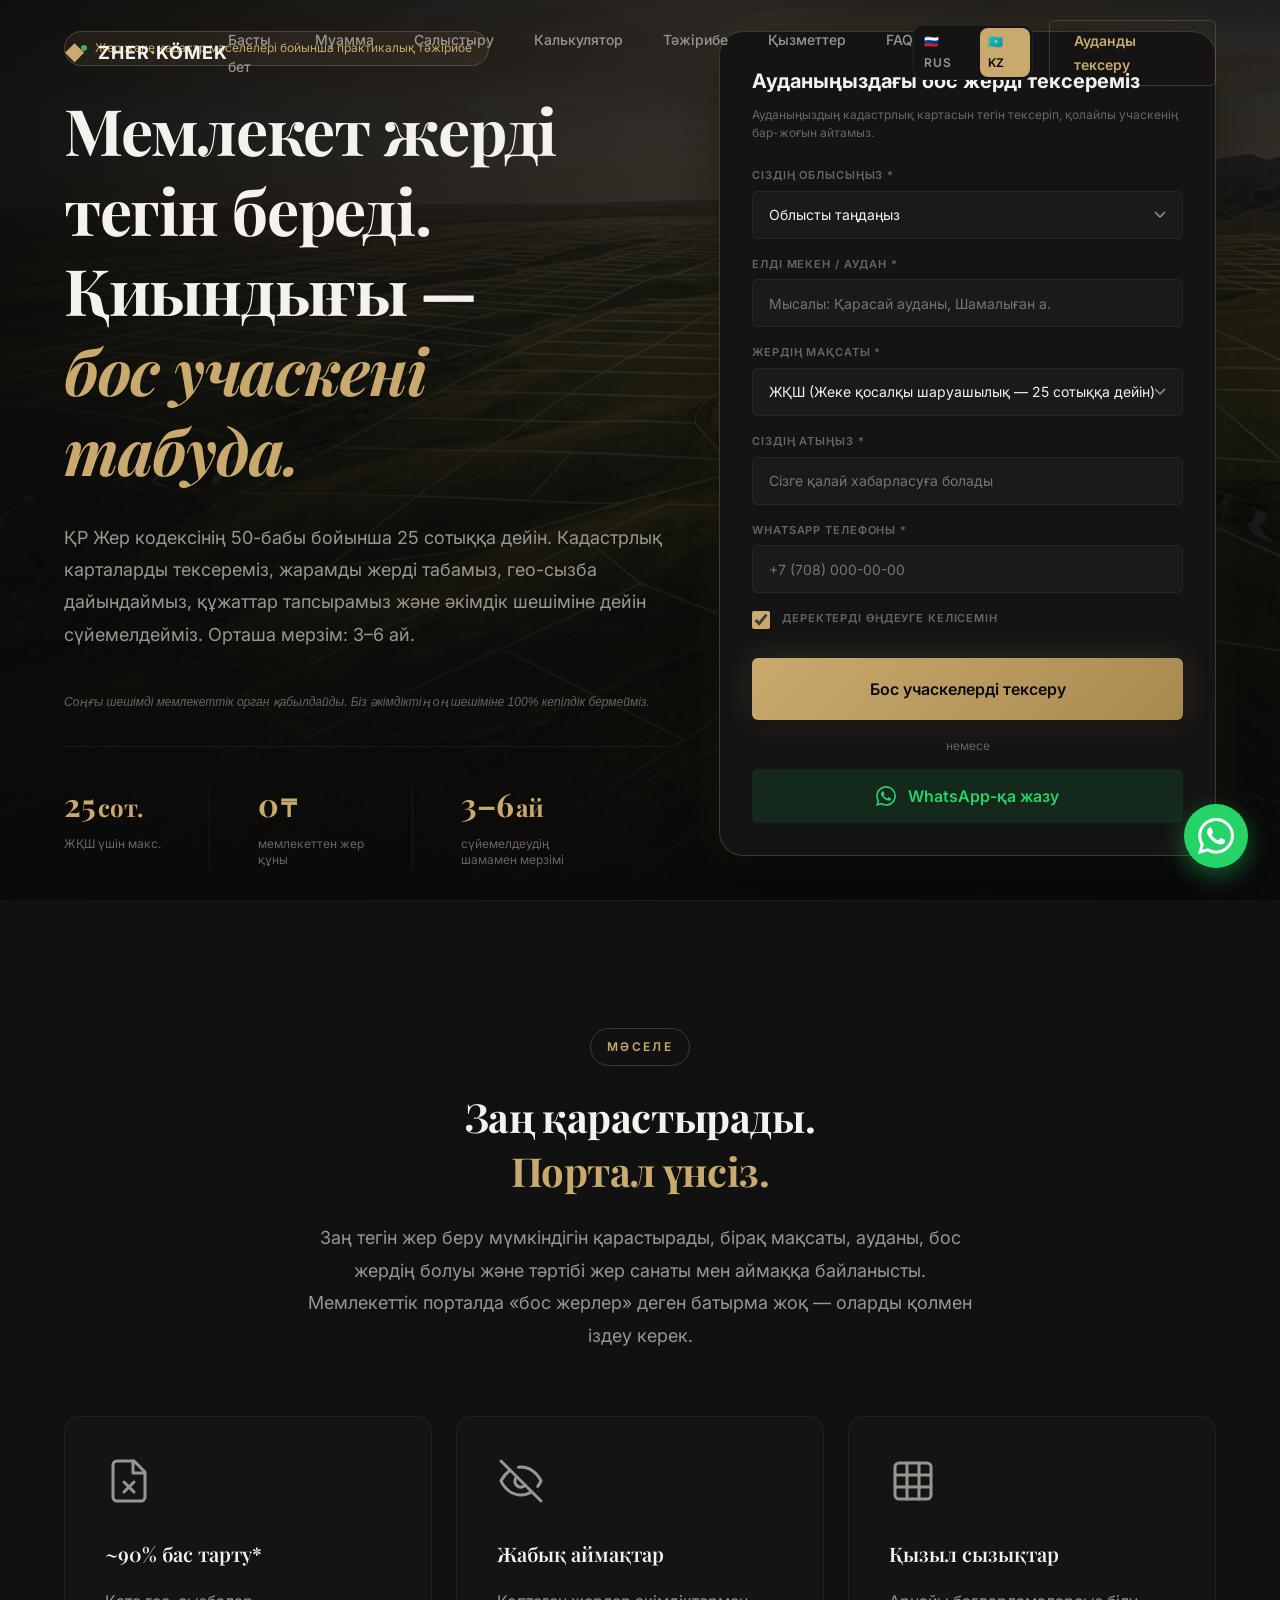
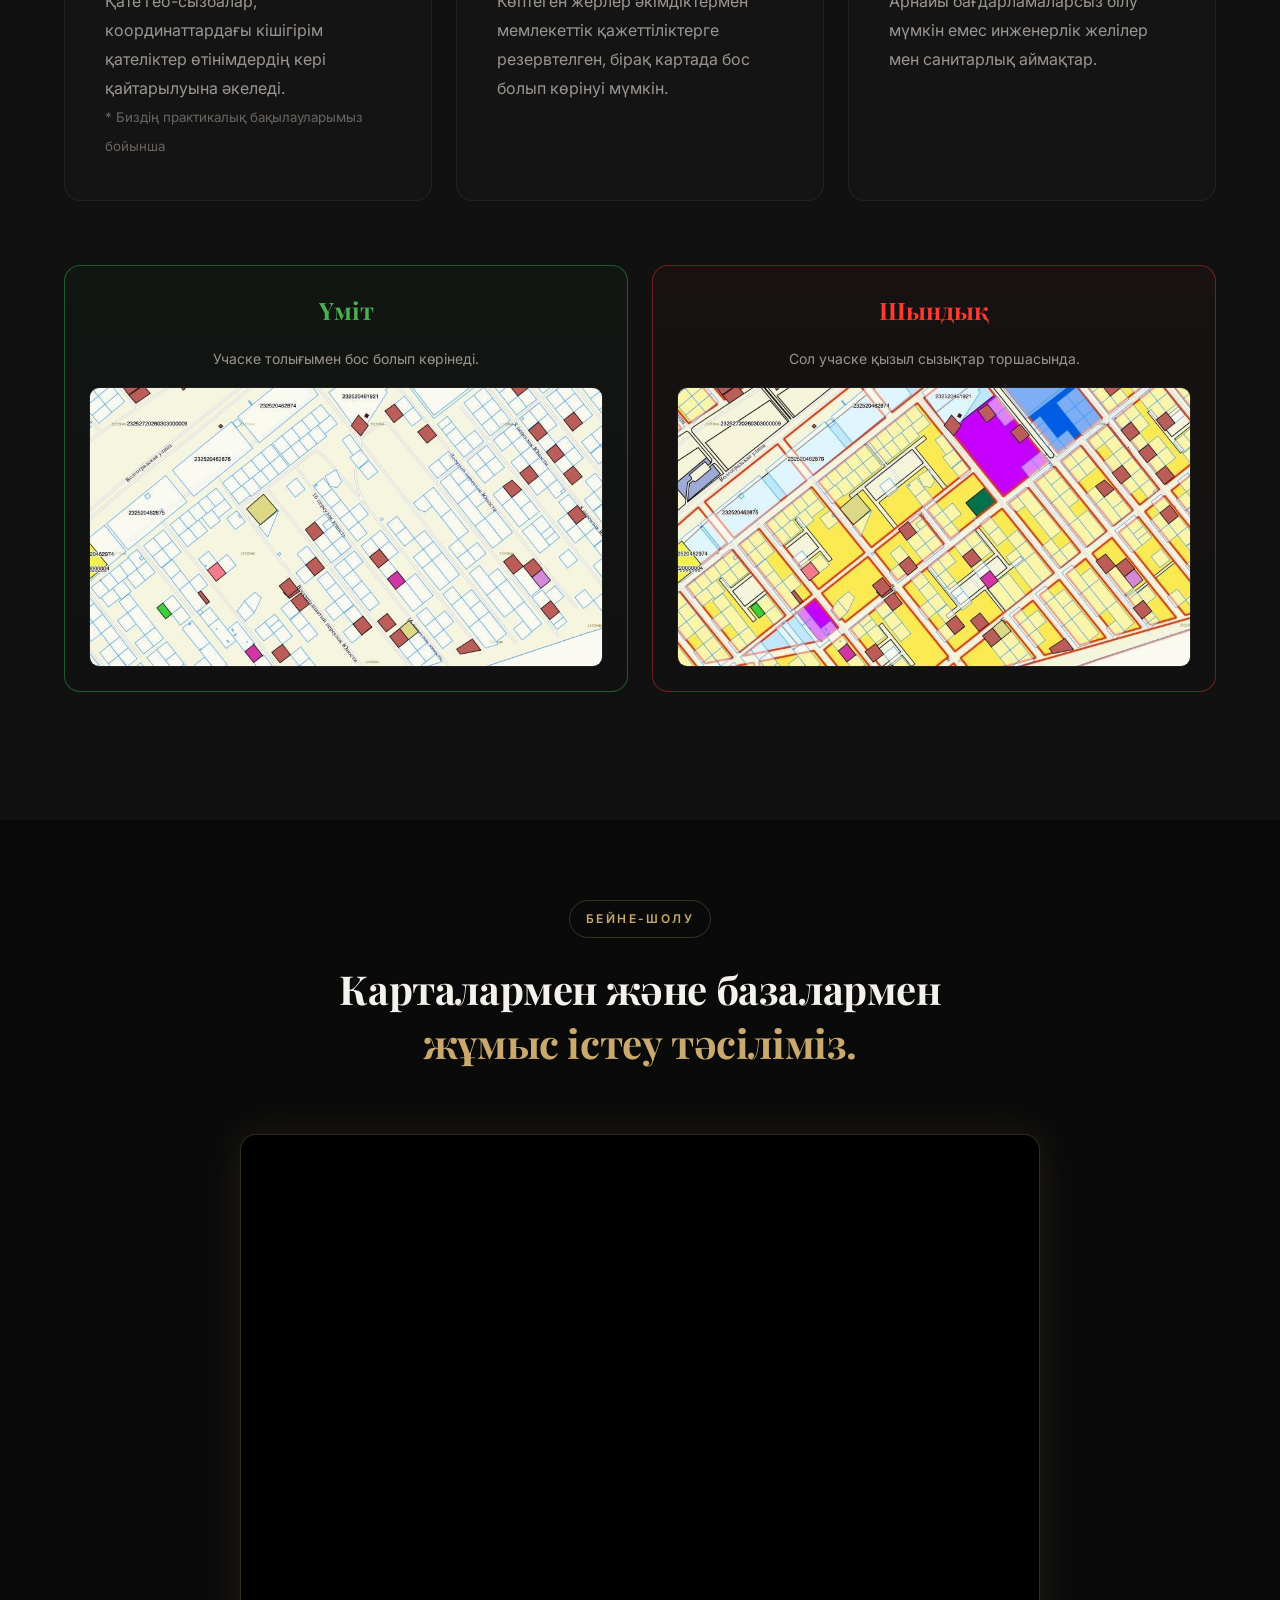
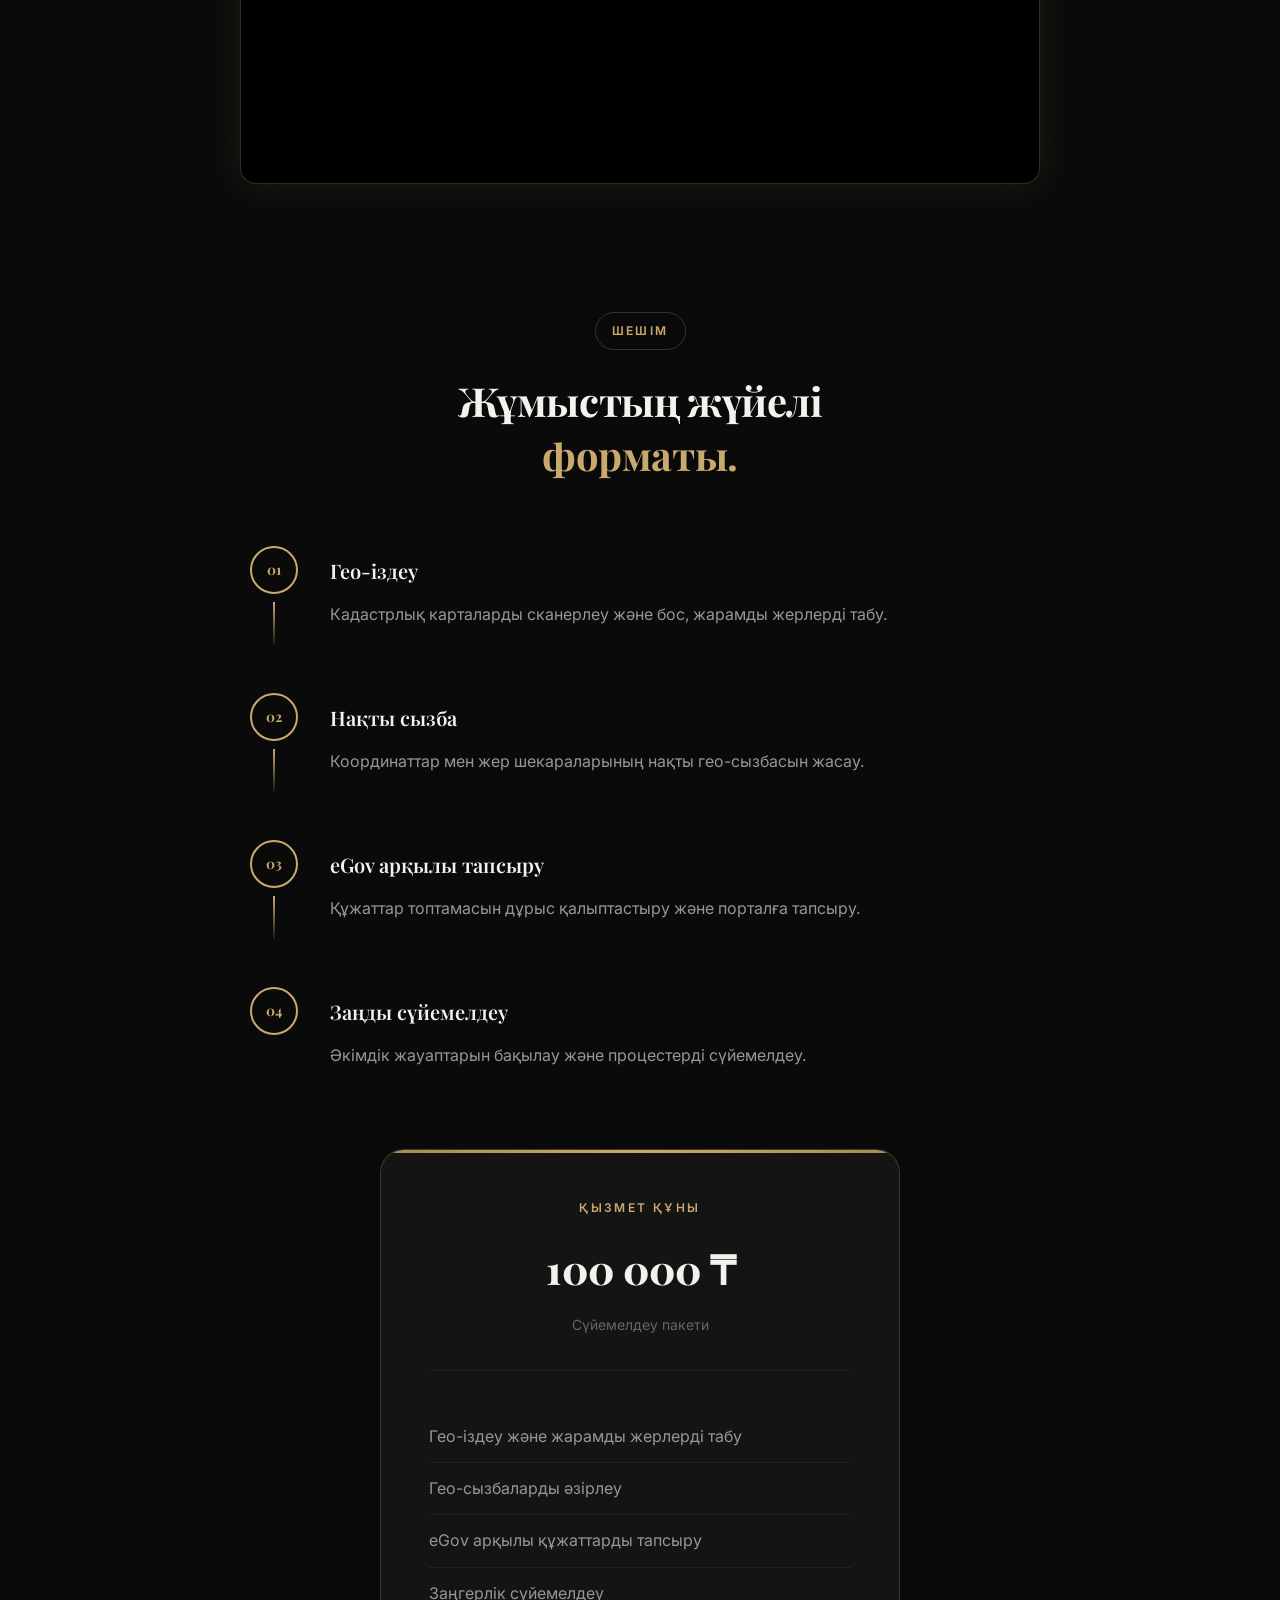
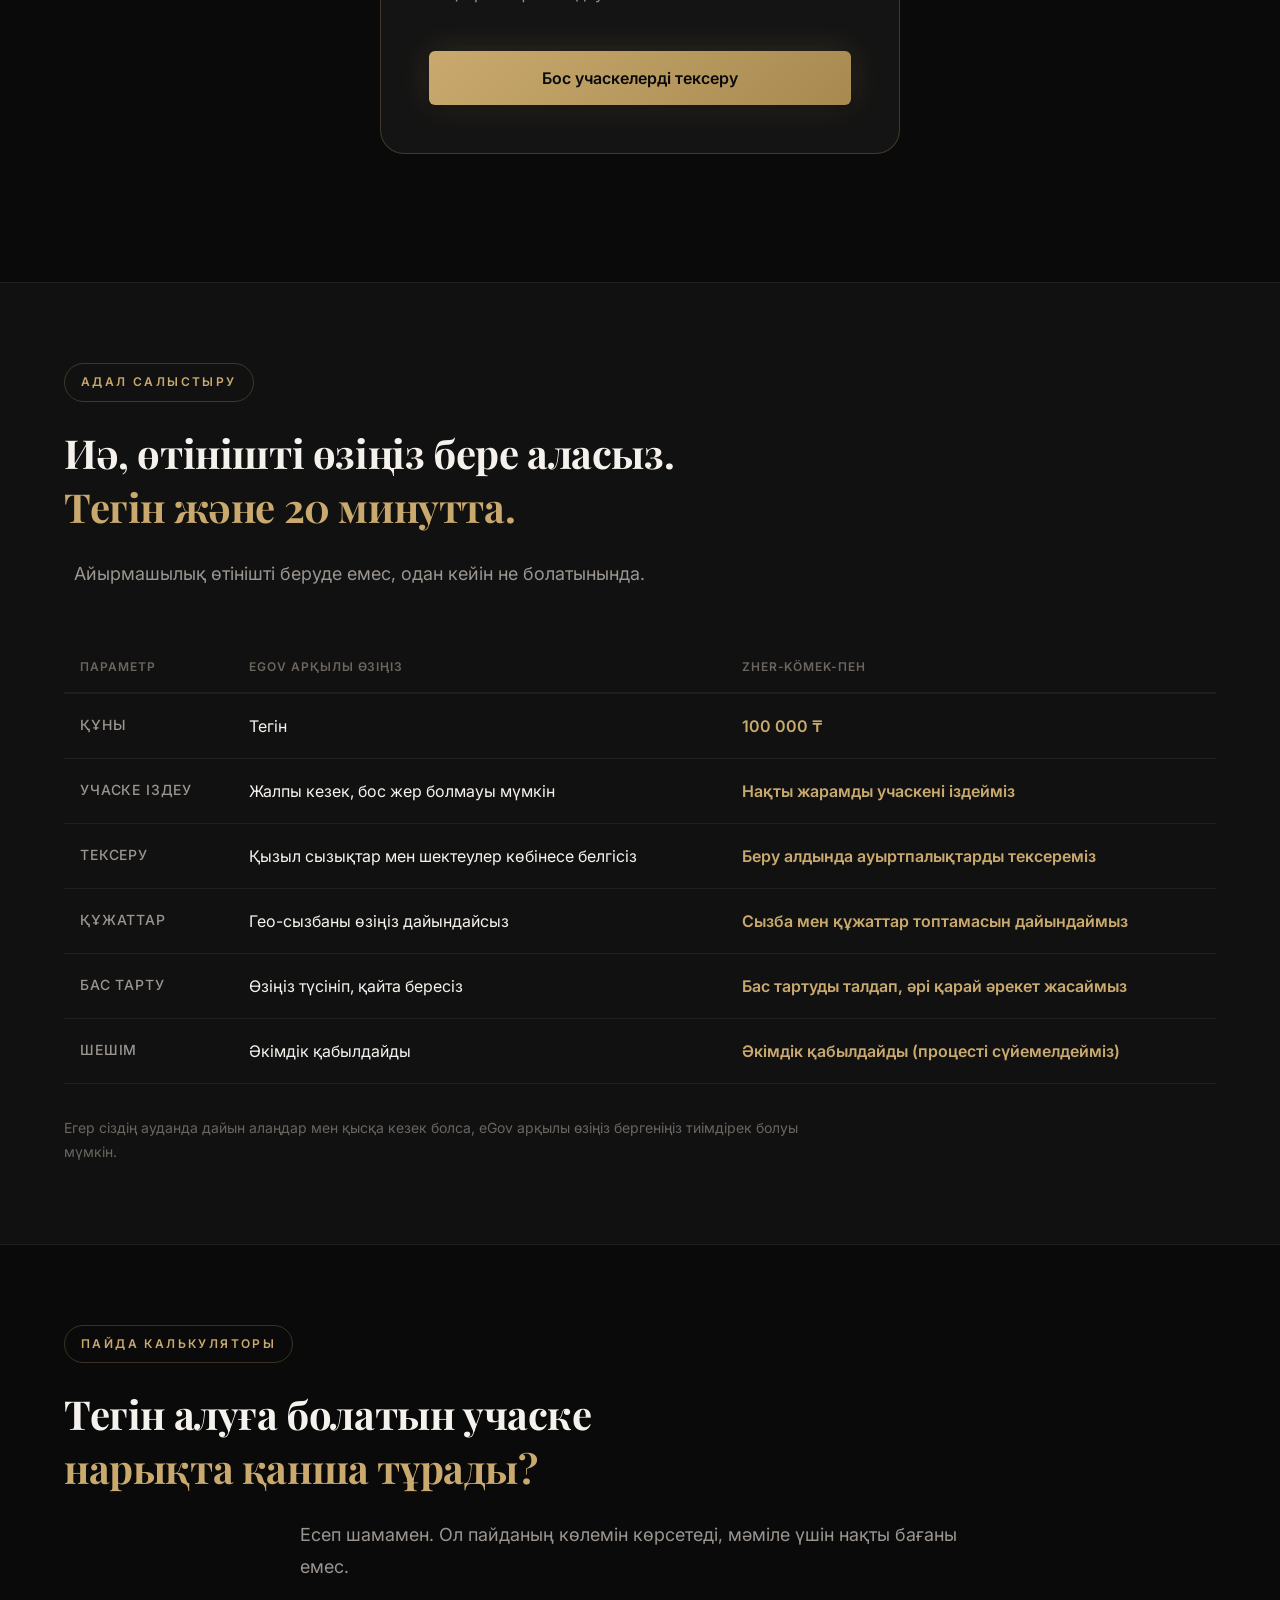
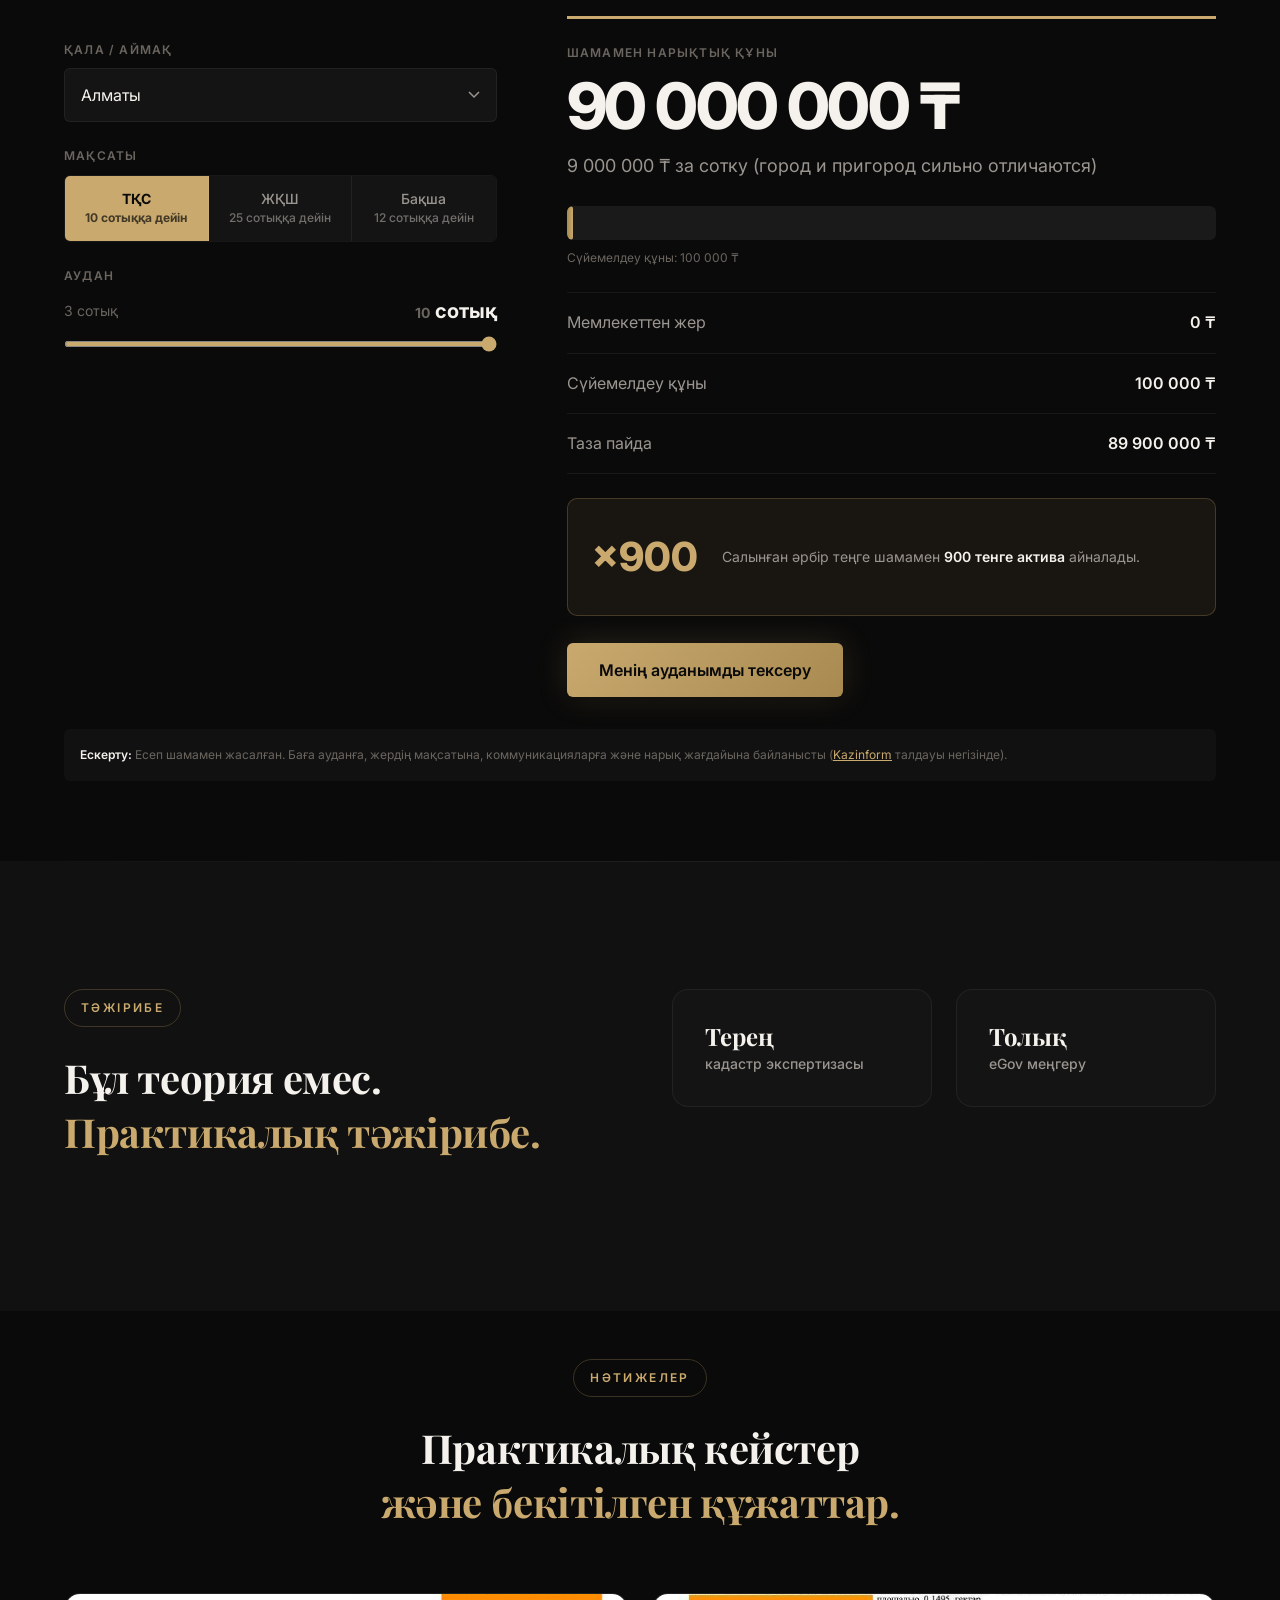
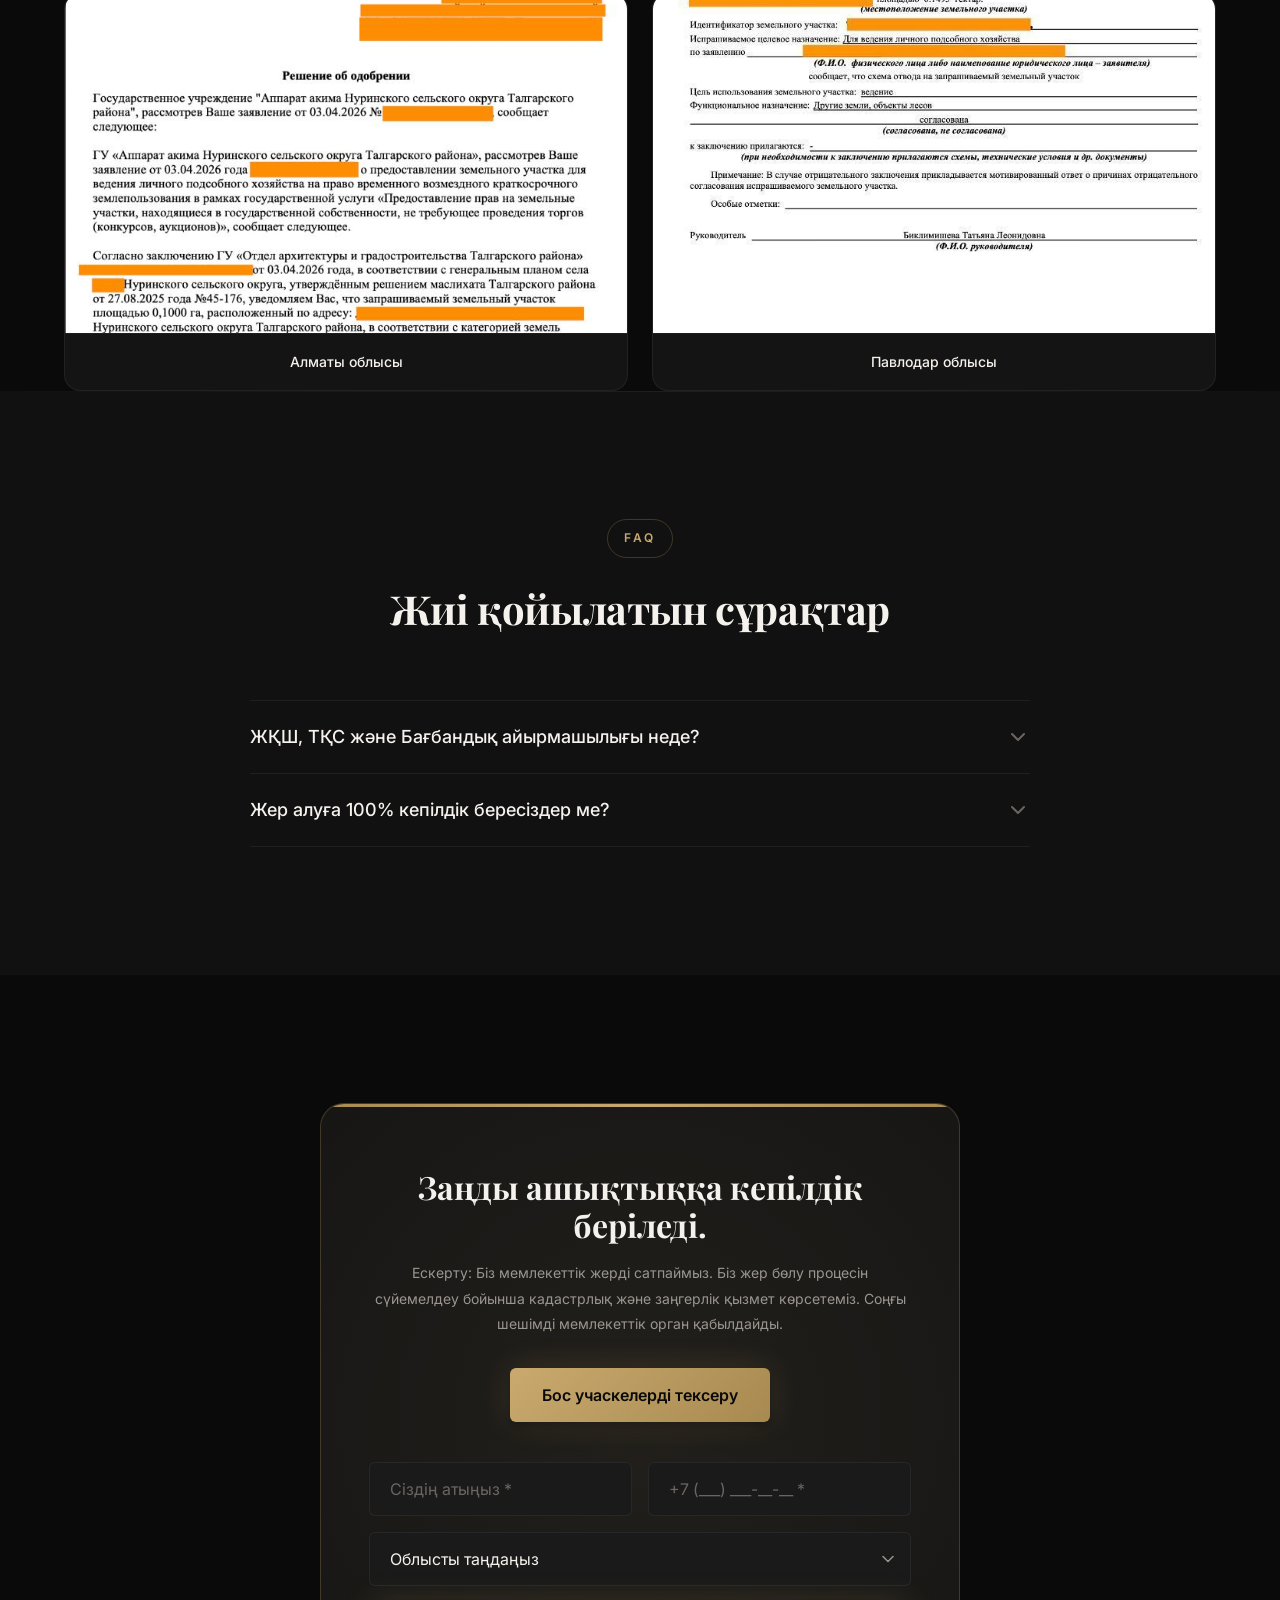
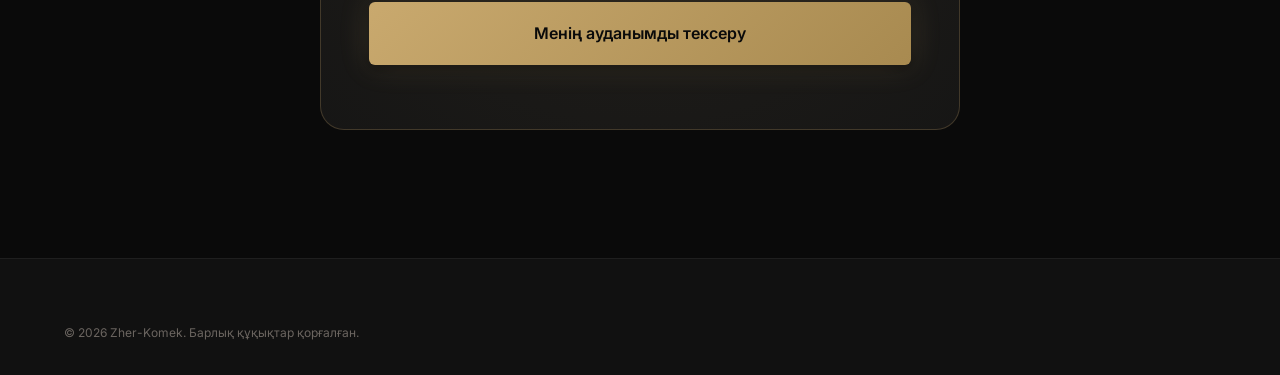
==== commit d73f6b1b: "Complete website overhaul: new Hero form, updated legal copy, 20 cities calculator, backend worker s" ====
--- a/kz.html
+++ b/kz.html
@@ -3,13 +3,39 @@
 <head>
     <meta charset="UTF-8">
     <meta name="viewport" content="width=device-width, initial-scale=1.0">
-    <title>Zher-Kömek — ҚР Тегін Жері</title>
-    <meta name="description" content="Қазақстан мемлекетінен ЖТШ (ЛПХ) үшін тегін жер телімін алыңыз. Zher-Kömek сарапшыларынан «кілт тапсыру» негізінде толық заңгерлік және кадастрлық сүйемелдеу.">
-    <meta name="keywords" content="бесплатная земля Казахстан, ЛПХ участок, земельный кодекс РК, кадастровое сопровождение, eGov земля">
+    <title>Zher-Kömek — Қазақстандағы тегін жер | Іздеу және сүйемелдеу</title>
+    <meta name="description" content="ҚР Жер кодексінің 50-бабы бойынша ауданыңыздағы бос жер учаскесін тегін тексеру. Кадастрлық іздеу, гео-сызба және әкімдік шешіміне дейін сүйемелдеу.">
+    <meta name="keywords" content="тегін жер Қазақстан, 50 бап жер кодексі, ЖҚШ жер, ТҚС 10 сотық, кадастрлық іздеу, eGov жер">
+    <link rel="canonical" href="https://zherkomek.com/kz.html">
+    
+    <!-- Open Graph -->
+    <meta property="og:type" content="website">
+    <meta property="og:url" content="https://zherkomek.com/kz.html">
+    <meta property="og:title" content="Zher-Kömek — Қазақстандағы тегін жер">
+    <meta property="og:description" content="Мемлекет жерді тегін береді. Біз бос учаскені табуға және процесті сүйемелдеуге көмектесеміз.">
+    <meta property="og:image" content="https://zherkomek.com/assets/hero-bg.png">
+    
+    <!-- Fonts & Styles -->
     <link rel="preconnect" href="https://fonts.googleapis.com">
     <link rel="preconnect" href="https://fonts.gstatic.com" crossorigin>
     <link href="https://fonts.googleapis.com/css2?family=Inter:wght@300;400;500;600;700;800;900&family=Playfair+Display:wght@400;500;600;700;800&display=swap" rel="stylesheet">
-    <link rel="stylesheet" href="style.css?v=5">
+    <link rel="stylesheet" href="style.css?v=6">
+
+    <!-- Schema.org JSON-LD Structured Data -->
+    <script type="application/ld+json">
+    {
+      "@context": "https://schema.org",
+      "@type": "Service",
+      "name": "ҚР-да тегін жер учаскесін алуды сүйемелдеу",
+      "provider": {
+        "@type": "Organization",
+        "name": "Zher-Kömek",
+        "url": "https://zherkomek.com/kz.html"
+      },
+      "areaServed": "Kazakhstan",
+      "description": "Қазақстан бойынша ЖҚШ және ТҚС үшін бос жер учаскелерін іздеу, гео-сызбаларды дайындау және өтінімдерді заңды сүйемелдеу."
+    }
+    </script>
 </head>
 <body>
     <!-- ============================================================ -->
@@ -23,7 +49,9 @@
             </a>
             <ul class="nav__links" id="nav-links">
                 <li><a href="#hero">Басты бет</a></li>
-                <li><a href="#problem">Мәселе</a></li>
+                <li><a href="#problem">Муамма</a></li>
+                <li><a href="#compare">Салыстыру</a></li>
+                <li><a href="#calculator">Калькулятор</a></li>
                 <li><a href="#expertise">Тәжірибе</a></li>
                 <li><a href="#service">Қызметтер</a></li>
                 <li><a href="#faq">FAQ</a></li>
@@ -33,8 +61,8 @@
                     <a href="index.html" class="nav__lang-btn">🇷🇺 RUS</a>
                     <a href="kz.html" class="nav__lang-btn active">🇰🇿 KZ</a>
                 </div>
-                <a href="#cta-final" class="nav__cta">Консультация</a>
-                <button class="nav__burger" id="nav-burger" aria-label="Открыть меню">
+                <a href="#hero-lead-form" class="nav__cta">Ауданды тексеру</a>
+                <button class="nav__burger" id="nav-burger" aria-label="Мәзірді ашу">
                     <span></span>
                     <span></span>
                     <span></span>
@@ -48,56 +76,133 @@
     <!-- ============================================================ -->
     <section class="hero" id="hero">
         <div class="hero__bg">
-            <img src="assets/hero-bg.png" alt="Земельные участки Казахстана" class="hero__bg-img">
+            <img src="assets/hero-bg.png" alt="Қазақстандағы жер учаскелері" class="hero__bg-img">
             <div class="hero__overlay"></div>
         </div>
-        <div class="hero__container">
-            <div class="hero__badge animate-in">
-                <span class="hero__badge-dot"></span>
-                3 500+ қазақстандық мақұлдау алды
-            </div>
-            <h1 class="hero__title animate-in">
-                ЖТШ (ЛПХ) жерін<br>
-                жүйкені жұқартпай<br>
-                <span class="hero__title-accent">тегін алыңыз.</span>
-            </h1>
-            <p class="hero__subtitle animate-in">
-                Мемлекеттен рәсімдеудің барлық процесін «кілт тапсыру» негізінде өз мойнымызға аламыз. Нәтижеге жетудің орташа мерзімі — 3-тен 6 айға дейін.
-            </p>
-            
-            <form class="hero__form animate-in" id="hero-lead-form">
-                <div class="hero__form-group">
-                    <input type="tel" class="hero__input" id="hero-contact-input" placeholder="+7 (___) ___-__-__" required>
-                    <button type="submit" class="btn btn--primary" style="flex: 1;">
-                        <span>Консультация алу</span>
-                    </button>
-                    <a href="https://wa.me/77778006286" target="_blank" rel="noopener noreferrer" class="btn btn--whatsapp" style="display: flex; justify-content: center; align-items: center; gap: 8px; flex: 1;">
+        <div class="hero__container" style="max-width: 1200px;">
+            <div class="hero__grid animate-in">
+                <div>
+                    <div class="hero__disclaimer-badge">
+                        <span class="hero__badge-dot"></span>
+                        Жер және кадастр мәселелері бойынша практикалық тәжірибе
+                    </div>
+
+                    <h1 class="hero__title">
+                        Мемлекет жерді тегін береді.<br>
+                        Қиындығы —<br>
+                        <span class="hero__title-accent">бос учаскені табуда.</span>
+                    </h1>
+
+                    <p class="hero__subtitle">
+                        ҚР Жер кодексінің 50-бабы бойынша 25 сотыққа дейін. Кадастрлық карталарды тексереміз, жарамды жерді табамыз, гео-сызба дайындаймыз, құжаттар тапсырамыз және әкімдік шешіміне дейін сүйемелдейміз. Орташа мерзім: 3–6 ай.
+                    </p>
+
+                    <p class="section-desc" style="font-size: var(--text-xs); color: var(--color-text-tertiary); margin-bottom: var(--space-8);">
+                        <em>Соңғы шешімді мемлекеттік орган қабылдайды. Біз әкімдіктің оң шешіміне 100% кепілдік бермейміз.</em>
+                    </p>
+
+                    <div class="hero__stats">
+                        <div class="hero__stat">
+                            <div class="hero__stat-value">
+                                <span class="hero__stat-number" style="font-size: var(--text-3xl);">25</span><span class="hero__stat-suffix"> сот.</span>
+                            </div>
+                            <span class="hero__stat-label">ЖҚШ үшін макс.</span>
+                        </div>
+                        <div class="hero__stat-divider"></div>
+                        <div class="hero__stat">
+                            <div class="hero__stat-value">
+                                <span class="hero__stat-number" style="font-size: var(--text-3xl);">0</span><span class="hero__stat-suffix"> ₸</span>
+                            </div>
+                            <span class="hero__stat-label">мемлекеттен жер<br>құны</span>
+                        </div>
+                        <div class="hero__stat-divider"></div>
+                        <div class="hero__stat">
+                            <div class="hero__stat-value">
+                                <span class="hero__stat-number" style="font-size: var(--text-3xl);">3–6</span><span class="hero__stat-suffix"> ай</span>
+                            </div>
+                            <span class="hero__stat-label">сүйемелдеудің<br>шамамен мерзімі</span>
+                        </div>
+                    </div>
+                </div>
+
+                <div class="hero__panel">
+                    <h2 class="hero__panel-title">Ауданыңыздағы бос жерді тексереміз</h2>
+                    <p class="hero__panel-desc">
+                        Ауданыңыздың кадастрлық картасын тегін тексеріп, қолайлы учаскенің бар-жоғын айтамыз.
+                    </p>
+
+                    <form class="hero-form" id="hero-lead-form">
+                        <!-- Honeypot -->
+                        <div class="hp-field">
+                            <input type="text" id="hero-website" name="website" tabindex="-1" autocomplete="off">
+                        </div>
+
+                        <div id="hero-form-status" class="form-status"></div>
+
+                        <div class="form-group">
+                            <label for="hero-region">Сіздің облысыңыз *</label>
+                            <select id="hero-region" required>
+                                <option value="" disabled selected>Облысты таңдаңыз</option>
+                                <option value="almaty">Алматы облысы</option>
+                                <option value="astana">Астана / Ақмола</option>
+                                <option value="shymkent">Шымкент / Түркістан</option>
+                                <option value="karaganda">Қарағанды облысы</option>
+                                <option value="kostanay">Қостанай облысы</option>
+                                <option value="pavlodar">Павлодар облысы</option>
+                                <option value="vko">Шығыс Қазақстан</option>
+                                <option value="zko">Батыс Қазақстан</option>
+                                <option value="sko">Солтүстік Қазақстан</option>
+                                <option value="zhambyl">Жамбыл облысы</option>
+                                <option value="kyzylorda">Қызылорда облысы</option>
+                                <option value="mangistau">Маңғыстау облысы</option>
+                                <option value="aktobe">Ақтөбе облысы</option>
+                                <option value="atyrau">Атырау облысы</option>
+                                <option value="other">Басқа аймақ</option>
+                            </select>
+                        </div>
+
+                        <div class="form-group">
+                            <label for="hero-district">Елді мекен / Аудан *</label>
+                            <input type="text" id="hero-district" placeholder="Мысалы: Қарасай ауданы, Шамалыған а." required>
+                        </div>
+
+                        <div class="form-group">
+                            <label for="hero-purpose">Жердің мақсаты *</label>
+                            <select id="hero-purpose" required>
+                                <option value="lph">ЖҚШ (Жеке қосалқы шаруашылық — 25 сотыққа дейін)</option>
+                                <option value="izhs">ТҚС (Тұрғын үй құрылысы — 10 сотыққа дейін)</option>
+                                <option value="garden">Бағбандық / Саяжай (12 сотыққа дейін)</option>
+                            </select>
+                        </div>
+
+                        <div class="form-group">
+                            <label for="hero-name">Сіздің атыңыз *</label>
+                            <input type="text" id="hero-name" placeholder="Сізге қалай хабарласуға болады" required>
+                        </div>
+
+                        <div class="form-group">
+                            <label for="hero-phone">WhatsApp телефоны *</label>
+                            <input type="tel" id="hero-phone" placeholder="+7 (708) 000-00-00" required>
+                        </div>
+
+                        <div class="form-checkbox">
+                            <input type="checkbox" id="hero-consent" checked required>
+                            <label for="hero-consent">Деректерді өңдеуге келісемін</label>
+                        </div>
+
+                        <button type="submit" class="btn btn--primary btn--full btn--lg">
+                            <span>Бос учаскелерді тексеру</span>
+                        </button>
+                    </form>
+
+                    <div class="hero__sub-cta">
+                        немесе
+                    </div>
+
+                    <a href="https://wa.me/77778006286?text=%D0%A1%D3%99%D0%BB%D0%B5%D0%BC%D0%B5%D1%82%D1%81%D1%96%D0%B7%20%D0%B1%D0%B5!%20%D0%90%D1%83%D0%B4%D0%B0%D0%BD%D1%8B%D0%BC%D0%B4%D0%B0%D0%B3%D1%8B%20%D0%B1%D0%BE%D1%81%20%D0%B6%D0%B5%D1%80%D0%BB%D0%B5%D1%80%D0%B4%D1%96%20%D1%82%D0%B5%D0%BA%D1%81%D0%B5%D1%80%D0%B3%D1%96%D0%BC%20%D0%BA%D0%B5%D0%BB%D0%B5%D0%B4%D1%96." target="_blank" rel="noopener noreferrer" class="btn btn--whatsapp btn--full" style="margin-top: var(--space-3); justify-content: center;">
                         <svg width="20" height="20" viewBox="0 0 24 24" fill="currentColor"><path d="M17.472 14.382c-.297-.149-1.758-.867-2.03-.967-.273-.099-.471-.148-.67.15-.197.297-.767.966-.94 1.164-.173.199-.347.223-.644.075-.297-.15-1.255-.463-2.39-1.475-.883-.788-1.48-1.761-1.653-2.059-.173-.297-.018-.458.13-.606.134-.133.298-.347.446-.52.149-.174.198-.298.298-.497.099-.198.05-.371-.025-.52-.075-.149-.669-1.612-.916-2.207-.242-.579-.487-.5-.669-.51a12.8 12.8 0 0 0-.57-.01c-.198 0-.52.074-.792.372-.272.297-1.04 1.016-1.04 2.479 0 1.462 1.065 2.875 1.213 3.074.149.198 2.096 3.2 5.077 4.487.709.306 1.262.489 1.694.625.712.227 1.36.195 1.871.118.571-.085 1.758-.719 2.006-1.413.248-.694.248-1.289.173-1.413-.074-.124-.272-.198-.57-.347m-5.421 7.403h-.004a9.87 9.87 0 0 1-5.031-1.378l-.361-.214-3.741.982.998-3.648-.235-.374a9.86 9.86 0 0 1-1.51-5.26c.001-5.45 4.436-9.884 9.888-9.884 2.64 0 5.122 1.03 6.988 2.898a9.825 9.825 0 0 1 2.893 6.994c-.003 5.45-4.437 9.884-9.885 9.884m8.413-18.297A11.815 11.815 0 0 0 12.05 0C5.495 0 .16 5.335.157 11.892c0 2.096.547 4.142 1.588 5.945L.057 24l6.305-1.654a11.882 11.882 0 0 0 5.683 1.448h.005c6.554 0 11.89-5.335 11.893-11.893a11.821 11.821 0 0 0-3.48-8.413z"/></svg>
-                        <span>WhatsApp</span>
+                        <span>WhatsApp-қа жазу</span>
                     </a>
-                </div>
-            </form>
-
-            <div class="hero__stats animate-in">
-                <div class="hero__stat">
-                    <div class="hero__stat-value">
-                        <span class="hero__stat-number" data-count="90">0</span><span class="hero__stat-suffix">%</span>
-                    </div>
-                    <span class="hero__stat-label">өтінімдер өздері берген<br>жағдайда қабылданбайды</span>
-                </div>
-                <div class="hero__stat-divider"></div>
-                <div class="hero__stat">
-                    <div class="hero__stat-value">
-                        <span class="hero__stat-number" data-count="25">0</span><span class="hero__stat-suffix"> сот.</span>
-                    </div>
-                    <span class="hero__stat-label">ЖТШ (ЛПХ) үшін<br>учаскенің максималды ауданы</span>
-                </div>
-                <div class="hero__stat-divider"></div>
-                <div class="hero__stat">
-                    <div class="hero__stat-value">
-                        <span class="hero__stat-number" data-count="0">0</span><span class="hero__stat-suffix"> ₸</span>
-                    </div>
-                    <span class="hero__stat-label">мемлекеттен берілетін<br>жердің құны</span>
                 </div>
             </div>
         </div>
@@ -108,18 +213,18 @@
     </section>
 
     <!-- ============================================================ -->
-    <!-- БЛОК 2: ПРОБЛЕМА И ИЛЛЮЗИЯ -->
+    <!-- БЛОК 2: ПРОБЛЕМА -->
     <!-- ============================================================ -->
     <section class="problem" id="problem">
         <div class="container">
             <div class="section-header">
                 <span class="section-label animate-on-scroll">Мәселе</span>
                 <h2 class="section-title animate-on-scroll">
-                    Заң кепілдік береді.<br>
+                    Заң қарастырады.<br>
                     <span class="text-accent">Портал үнсіз.</span>
                 </h2>
                 <p class="section-desc animate-on-scroll">
-                    ҚР Жер кодексінің 50-бабы азаматтарға тегін 10 сотық алуға заңды құқық береді, бірақ мемлекеттік порталда «бос учаскелер» түймесі жоқ — оларды қолмен іздеу керек.
+                    Заң тегін жер беру мүмкіндігін қарастырады, бірақ мақсаты, ауданы, бос жердің болуы және тәртібі жер санаты мен аймаққа байланысты. Мемлекеттік порталда «бос жерлер» деген батырма жоқ — оларды қолмен іздеу керек.
                 </p>
             </div>
 
@@ -128,9 +233,9 @@
                     <div class="problem__card-icon">
                         <svg width="48" height="48" viewBox="0 0 24 24" fill="none" stroke="currentColor" stroke-width="1.5" stroke-linecap="round" stroke-linejoin="round"><path d="M14.5 2H6a2 2 0 0 0-2 2v16a2 2 0 0 0 2 2h12a2 2 0 0 0 2-2V7.5L14.5 2z"/><polyline points="14 2 14 8 20 8"/><line x1="9.5" y1="12.5" x2="14.5" y2="17.5"/><line x1="14.5" y1="12.5" x2="9.5" y2="17.5"/></svg>
                     </div>
-                    <h3 class="problem__card-title">90% жағдайда бас тарту</h3>
+                    <h3 class="problem__card-title">~90% бас тарту*</h3>
                     <p class="problem__card-text">
-                        Дұрыс жасалмаған гео-схемалар, шекара координаталарындағы кішігірім қателіктер және әкімдіктің жоғары талаптары өтінімдердің автоматты түрде қабылданбауына әкеледі.
+                        Қате гео-сызбалар, координаттардағы кішігірім қателіктер өтінімдердің кері қайтарылуына әкеледі. <br><small style="color: var(--color-text-tertiary);">* Биздің практикалық бақылауларымыз бойынша</small>
                     </p>
                 </div>
 
@@ -138,9 +243,9 @@
                     <div class="problem__card-icon">
                         <svg width="48" height="48" viewBox="0 0 24 24" fill="none" stroke="currentColor" stroke-width="1.5" stroke-linecap="round" stroke-linejoin="round"><path d="M9.88 9.88a3 3 0 1 0 4.24 4.24"/><path d="M10.73 5.08A10.43 10.43 0 0 1 12 5c7 0 10 7 10 7a13.16 13.16 0 0 1-1.67 2.68"/><path d="M6.61 6.61A13.526 13.526 0 0 0 2 12s3 7 10 7a9.74 9.74 0 0 0 5.39-1.61"/><line x1="2" y1="2" x2="22" y2="22"/></svg>
                     </div>
-                    <h3 class="problem__card-title">Жасырын аймақтар</h3>
+                    <h3 class="problem__card-title">Жабық аймақтар</h3>
                     <p class="problem__card-text">
-                        Көптеген учаскелер әкімдіктермен мемлекеттік мұқтаждарға, орман алқаптарына немесе саябақтарға сақталған, тіпті олар ашық кадастрлық картада бос көрінсе де.
+                        Көптеген жерлер әкімдіктермен мемлекеттік қажеттіліктерге резервтелген, бірақ картада бос болып көрінуі мүмкін.
                     </p>
                 </div>
 
@@ -150,33 +255,25 @@
                     </div>
                     <h3 class="problem__card-title">Қызыл сызықтар</h3>
                     <p class="problem__card-text">
-                        Кәсіби бағдарламасыз сіз біле алмайтын коммуникациялардың, төселген кабельдердің, жолдардың немесе санитарлық-қорғау аймақтарының шекаралары.
+                        Арнайы бағдарламаларсыз білу мүмкін емес инженерлік желілер мен санитарлық аймақтар.
                     </p>
                 </div>
             </div>
 
             <div class="problem-visualization animate-on-scroll">
                 <div class="visual-card visual-card--expectation">
-                    <h4 class="visual-title visual-title--expectation">Күту</h4>
-                    <p style="font-size: var(--text-sm); color: var(--color-text-secondary); margin-bottom: var(--space-4);">Учаске толығымен бос көрінеді.</p>
+                    <h4 class="visual-title visual-title--expectation">Үміт</h4>
+                    <p style="font-size: var(--text-sm); color: var(--color-text-secondary); margin-bottom: var(--space-4);">Учаске толығымен бос болып көрінеді.</p>
                     <div class="visual-img-container">
-                        <img src="assets/expectation-visual.jpg" alt="Чистый участок" onerror="this.style.opacity=0;">
+                        <img src="assets/expectation-visual.jpg" alt="Таза учаске" onerror="this.style.opacity=0;">
                     </div>
                 </div>
                 <div class="visual-card visual-card--reality">
                     <h4 class="visual-title visual-title--reality">Шындық</h4>
-                    <p style="font-size: var(--text-sm); color: var(--color-text-secondary); margin-bottom: var(--space-4);">Қызыл сызықтар торының астындағы дәл сол учаске.</p>
+                    <p style="font-size: var(--text-sm); color: var(--color-text-secondary); margin-bottom: var(--space-4);">Сол учаске қызыл сызықтар торшасында.</p>
                     <div class="visual-img-container">
-                        <img src="assets/reality-visual.jpg" alt="Участок с красными линиями" onerror="this.style.opacity=0;">
-                    </div>
-                </div>
-            </div>
-
-            <div class="problem__bottom animate-on-scroll" style="margin-top: var(--space-12);">
-                <div class="problem__stat-block">
-                    <p class="problem__stat-text" style="color: var(--color-text-primary); font-size: var(--text-lg); font-weight: 500;">
-                        Егер сіз өз құқықтарыңызды сауатты түрде мәлімдемесеңіз, сіздің учаскеңізді басқа біреу заңды түрде иемденеді.
-                    </p>
+                        <img src="assets/reality-visual.jpg" alt="Қызыл сызықтар бар учаске" onerror="this.style.opacity=0;">
+                    </div>
                 </div>
             </div>
         </div>
@@ -188,32 +285,28 @@
     <section class="video-section" id="video">
         <div class="container">
             <div class="section-header">
-                <span class="section-label animate-on-scroll">Видео-талдау</span>
+                <span class="section-label animate-on-scroll">Бейне-шолу</span>
                 <h2 class="section-title animate-on-scroll">
                     Карталармен және базалармен<br>
-                    <span class="text-accent">қалай жұмыс істейміз.</span>
+                    <span class="text-accent">жұмыс істеу тәсіліміз.</span>
                 </h2>
-                <p class="section-desc animate-on-scroll">
-                    Zher-Kömek мамандары қарапайым ашық порталда көрінбейтін бос жерлерді қалай табатыны туралы қысқаша видеоны қараңыз.
-                </p>
             </div>
             <div class="video-container animate-on-scroll">
-                <!-- Replace src with your YouTube embed URL -->
                 <iframe src="https://www.youtube.com/embed/ai3-URYGxJo?rel=0&modestbranding=1" title="YouTube video player" allow="accelerometer; autoplay; clipboard-write; encrypted-media; gyroscope; picture-in-picture" allowfullscreen></iframe>
             </div>
         </div>
     </section>
 
     <!-- ============================================================ -->
-    <!-- БЛОК 3: УСЛУГА «ПОД КЛЮЧ» -->
+    <!-- БЛОК 3: УСЛУГА -->
     <!-- ============================================================ -->
     <section class="service" id="service">
         <div class="container">
             <div class="section-header">
                 <span class="section-label animate-on-scroll">Шешім</span>
                 <h2 class="section-title animate-on-scroll">
-                    Бірыңғай, ымырасыз<br>
-                    <span class="text-accent">жұмыс форматы.</span>
+                    Жұмыстың жүйелі<br>
+                    <span class="text-accent">форматы.</span>
                 </h2>
             </div>
 
@@ -224,12 +317,9 @@
                         <div class="service__step-line"></div>
                     </div>
                     <div class="service__step-content">
-                        <div class="service__step-icon">
-                            <svg width="32" height="32" viewBox="0 0 32 32" fill="none"><circle cx="16" cy="16" r="12" stroke="currentColor" stroke-width="1.5"/><circle cx="16" cy="16" r="4" fill="currentColor"/><path d="M16 4v4M16 24v4M4 16h4M24 16h4" stroke="currentColor" stroke-width="1.5"/></svg>
-                        </div>
                         <h3 class="service__step-title">Гео-іздеу</h3>
                         <p class="service__step-text">
-                            Кадастрлық карталарды сканерлеу және қызыл сызықтарсыз және жасырын шығару аймақтарынсыз бос, жарамды учаскелерді анықтау.
+                            Кадастрлық карталарды сканерлеу және бос, жарамды жерлерді табу.
                         </p>
                     </div>
                 </div>
@@ -240,12 +330,9 @@
                         <div class="service__step-line"></div>
                     </div>
                     <div class="service__step-content">
-                        <div class="service__step-icon">
-                            <svg width="32" height="32" viewBox="0 0 32 32" fill="none"><rect x="4" y="4" width="24" height="24" rx="2" stroke="currentColor" stroke-width="1.5"/><path d="M4 12h24M12 12v16" stroke="currentColor" stroke-width="1.5"/><path d="M16 18h8M16 22h6" stroke="currentColor" stroke-width="1.5" stroke-linecap="round"/></svg>
-                        </div>
-                        <h3 class="service__step-title">Нақты схема</h3>
+                        <h3 class="service__step-title">Нақты сызба</h3>
                         <p class="service__step-text">
-                            Ведомстволардың техникалық стандарттарынан 100% өтетін учаске шекараларының жоспарлары мен нақтыланған гео-координаталарды әзірлеу.
+                            Координаттар мен жер шекараларының нақты гео-сызбасын жасау.
                         </p>
                     </div>
                 </div>
@@ -256,12 +343,9 @@
                         <div class="service__step-line"></div>
                     </div>
                     <div class="service__step-content">
-                        <div class="service__step-icon">
-                            <svg width="32" height="32" viewBox="0 0 32 32" fill="none"><path d="M6 28V8a2 2 0 012-2h16a2 2 0 012 2v20" stroke="currentColor" stroke-width="1.5"/><path d="M2 28h28" stroke="currentColor" stroke-width="1.5"/><rect x="12" y="12" width="8" height="16" rx="1" stroke="currentColor" stroke-width="1.5"/><path d="M12 18h8" stroke="currentColor" stroke-width="1.5"/></svg>
-                        </div>
-                        <h3 class="service__step-title">eGov-қа жіберу</h3>
+                        <h3 class="service__step-title">eGov арқылы тапсыру</h3>
                         <p class="service__step-text">
-                            Құжаттар пакетін сауатты қалыптастыру және барлық белгіленген хаттамалар бойынша мемлекеттік порталда өтініш беру.
+                            Құжаттар топтамасын дұрыс қалыптастыру және порталға тапсыру.
                         </p>
                     </div>
                 </div>
@@ -272,12 +356,9 @@
                         <div class="service__step-line"></div>
                     </div>
                     <div class="service__step-content">
-                        <div class="service__step-icon">
-                            <svg width="32" height="32" viewBox="0 0 32 32" fill="none"><path d="M16 4L4 10v12l12 6 12-6V10L16 4z" stroke="currentColor" stroke-width="1.5"/><path d="M12 16l3 3 6-6" stroke="currentColor" stroke-width="2" stroke-linecap="round" stroke-linejoin="round"/></svg>
-                        </div>
-                        <h3 class="service__step-title">Заңгерлік сүйемелдеу</h3>
+                        <h3 class="service__step-title">Заңды сүйемелдеу</h3>
                         <p class="service__step-text">
-                            Барлық сатыларда қатаң бақылау: әкімдіктердің негізсіз бас тартуларымен жұмыс істеу, сотқа дейінгі шағымдарды дайындау және сіздің мүдделеріңізді қорғау.
+                            Әкімдік жауаптарын бақылау және процестерді сүйемелдеу.
                         </p>
                     </div>
                 </div>
@@ -287,34 +368,18 @@
             <div class="service__price animate-on-scroll">
                 <div class="service__price-card">
                     <div class="service__price-header">
-                        <span class="service__price-label">қызмет құны</span>
+                        <span class="service__price-label">Қызмет құны</span>
                         <div class="service__price-amount">100 000 ₸</div>
-                        <span class="service__price-note">«Кілт тапсыру» негізіндегі бірыңғай сүйемелдеу пакеті</span>
-                    </div>
-                    <p style="font-size: var(--text-sm); color: var(--color-text-secondary); text-align: center; margin-bottom: 24px; line-height: 1.6;">
-                        Түпкілікті баға аймаққа және аймақтарға бөлудің күрделілігіне байланысты. Төлем жұмыс барысына қарай мөлдір кезеңдерге бөлінген.
-                    </p>
+                        <span class="service__price-note">Сүйемелдеу пакети</span>
+                    </div>
                     <ul class="service__price-includes" style="margin-bottom: var(--space-8);">
-                        <li>
-                            <svg width="20" height="20" viewBox="0 0 20 20" fill="none"><circle cx="10" cy="10" r="9" stroke="#C9A96E" stroke-width="1.5"/><path d="M6 10l3 3 5-5" stroke="#C9A96E" stroke-width="1.5" stroke-linecap="round" stroke-linejoin="round"/></svg>
-                            Гео-іздеу және жарамды учаскелерді анықтау
-                        </li>
-                        <li>
-                            <svg width="20" height="20" viewBox="0 0 20 20" fill="none"><circle cx="10" cy="10" r="9" stroke="#C9A96E" stroke-width="1.5"/><path d="M6 10l3 3 5-5" stroke="#C9A96E" stroke-width="1.5" stroke-linecap="round" stroke-linejoin="round"/></svg>
-                            Шекаралардың дәл гео-схемасын жасау
-                        </li>
-                        <li>
-                            <svg width="20" height="20" viewBox="0 0 20 20" fill="none"><circle cx="10" cy="10" r="9" stroke="#C9A96E" stroke-width="1.5"/><path d="M6 10l3 3 5-5" stroke="#C9A96E" stroke-width="1.5" stroke-linecap="round" stroke-linejoin="round"/></svg>
-                            eGov-қа құжаттарды қалыптастыру және жіберу
-                        </li>
-                        <li>
-                            <svg width="20" height="20" viewBox="0 0 20 20" fill="none"><circle cx="10" cy="10" r="9" stroke="#C9A96E" stroke-width="1.5"/><path d="M6 10l3 3 5-5" stroke="#C9A96E" stroke-width="1.5" stroke-linecap="round" stroke-linejoin="round"/></svg>
-                            Заңсыз бас тартулардан заңгерлік қорғау
-                        </li>
+                        <li>Гео-іздеу және жарамды жерлерді табу</li>
+                        <li>Гео-сызбаларды әзірлеу</li>
+                        <li>eGov арқылы құжаттарды тапсыру</li>
+                        <li>Заңгерлік сүйемелдеу</li>
                     </ul>
-                    <a href="#cta-final" class="btn btn--primary btn--full" id="service-cta">
-                        <span>Консультация алу</span>
-                        <svg width="20" height="20" viewBox="0 0 20 20" fill="none"><path d="M4 10h12M12 6l4 4-4 4" stroke="currentColor" stroke-width="2" stroke-linecap="round" stroke-linejoin="round"/></svg>
+                    <a href="#hero-lead-form" class="btn btn--primary btn--full" id="service-cta">
+                        <span>Бос учаскелерді тексеру</span>
                     </a>
                 </div>
             </div>
@@ -349,7 +414,7 @@
                     <tr>
                         <th>Құны</th>
                         <td>Тегін</td>
-                        <td>100 000 ₸ кезеңдермен</td>
+                        <td>100 000 ₸</td>
                     </tr>
                     <tr>
                         <th>Учаске іздеу</th>
@@ -371,11 +436,16 @@
                         <td>Өзіңіз түсініп, қайта бересіз</td>
                         <td>Бас тартуды талдап, әрі қарай әрекет жасаймыз</td>
                     </tr>
+                    <tr>
+                        <th>Шешім</th>
+                        <td>Әкімдік қабылдайды</td>
+                        <td>Әкімдік қабылдайды (процесті сүйемелдейміз)</td>
+                    </tr>
                 </tbody>
             </table>
 
             <p class="compare-note animate-on-scroll">
-                Егер сіздің ауданда дайын алаңдар мен қысқа кезек болса, біз адал айтамыз — eGov арқылы өзіңіз бергеніңіз тиімдірек.
+                Егер сіздің ауданда дайын алаңдар мен қысқа кезек болса, eGov арқылы өзіңіз бергеніңіз тиімдірек болуы мүмкін.
             </p>
         </div>
     </section>
@@ -396,8 +466,223 @@
 
             <div class="calc-grid animate-on-scroll">
                 <div>
-                    <label for="calcRegion">Аймақ</label>
+                    <label for="calcRegion">Қала / Аймақ</label>
                     <select id="calcRegion">
+                        <option value="almaty">Алматы</option>
+                        <option value="astana">Астана</option>
+                        <option value="shymkent">Шымкент</option>
+                        <option value="aktau">Ақтау</option>
+                        <option value="karaganda">Қарағанды</option>
+                        <option value="uralsk">Орал</option>
+                        <option value="taraz">Тараз</option>
+                        <option value="atyrau">Атырау</option>
+                        <option value="pavlodar">Павлодар</option>
+                        <option value="kostanay">Қостанай</option>
+                        <option value="kokshetau">Көкшетау</option>
+                        <option value="aktobe">Ақтөбе</option>
+                        <option value="kyzylorda">Қызылорда</option>
+                        <option value="taldykorgan">Талдықорған</option>
+                        <option value="semey">Семей</option>
+                        <option value="petropavlovsk">Петропавл</option>
+                        <option value="ust_kamenogorsk">Өскемен</option>
+                        <option value="konaev">Қонаев</option>
+                        <option value="turkistan">Түркістан</option>
+                        <option value="zhezkazgan">Жезқазған</option>
+                        <option value="other">Басқа аймақ</option>
+                    </select>
+
+                    <label>Мақсаты</label>
+                    <div class="segmented" id="purpose">
+                        <button class="active" data-type="izhs">ТҚС<br><small>10 сотыққа дейін</small></button>
+                        <button data-type="lph">ЖҚШ<br><small>25 сотыққа дейін</small></button>
+                        <button data-type="garden">Бақша<br><small>12 сотыққа дейін</small></button>
+                    </div>
+
+                    <label for="area">Аудан</label>
+                    <div class="range-head">
+                        <span>3 сотық</span>
+                        <strong class="range-value"><span id="areaValue">10</span> сотық</strong>
+                    </div>
+                    <input id="area" type="range" min="3" max="10" value="10">
+                </div>
+
+                <div class="calc-result" id="calcResult">
+                    <p class="result-label">Шамамен нарықтық құны</p>
+                    <div class="calc-big"><span id="market">8 500 000</span> ₸</div>
+                    <p class="section-desc" id="priceText" style="margin-top:0">850 000 ₸ бір сотыққа</p>
+
+                    <div class="calc-bar">
+                        <span id="bar"></span>
+                    </div>
+                    <p class="calc-bar-label">Сүйемелдеу құны: 100 000 ₸</p>
+
+                    <div class="calc-rows">
+                        <div class="calc-row">
+                            <span>Мемлекеттен жер</span>
+                            <strong>0 ₸</strong>
+                        </div>
+                        <div class="calc-row">
+                            <span>Сүйемелдеу құны</span>
+                            <strong>100 000 ₸</strong>
+                        </div>
+                        <div class="calc-row">
+                            <span>Таза пайда</span>
+                            <strong id="profit">8 400 000 ₸</strong>
+                        </div>
+                    </div>
+
+                    <div class="calc-profit">
+                        <div class="calc-mult" id="mult">×85</div>
+                        <p>
+                            Салынған әрбір теңге шамамен
+                            <strong id="multText">85 теңге активке</strong> айналады.
+                        </p>
+                    </div>
+
+                    <br>
+                    <a class="btn btn--primary" id="calcWhatsapp" href="https://wa.me/77778006286?text=%D0%A1%D3%99%D0%BB%D0%B5%D0%BC%D0%B5%D1%82%D1%81%D1%96%D0%B7%20%D0%B1%D0%B5!%20%D0%9A%D0%B0%D0%BB%D1%8C%D0%BA%D1%83%D0%BB%D1%8F%D1%82%D0%BE%D1%80%20%D0%B1%D0%BE%D0%B9%D1%8B%D0%BD%D1%88%D0%B0%20%D0%B0%D1%83%D0%B4%D0%B0%D0%BD%D1%8B%D0%BC%D0%B4%D1%8B%20%D1%82%D0%B5%D0%BA%D1%81%D0%B5%D1%80%D0%B3%D1%96%D0%BC%20%D0%BA%D0%B5%D0%BB%D0%B5%D0%B4%D1%96." target="_blank">
+                        Менің ауданымды тексеру
+                    </a>
+                </div>
+
+                <div class="calc-manual" id="manual" style="display:none">
+                    <h3>Аймақты қолмен есептейміз</h3>
+                    <p class="section-desc">
+                        Баға ауданға, коммуникацияларға және аймақтық жоспарлауға байланысты. Маман кадастрлық картаны тексеру үшін өтінім қалдырыңыз.
+                    </p>
+                </div>
+            </div>
+
+            <div style="margin-top: var(--space-8); padding: var(--space-4); background: var(--color-bg-secondary); border-radius: var(--radius-sm); font-size: var(--text-xs); color: var(--color-text-tertiary); line-height: 1.6;">
+                <p><strong>Ескерту:</strong> Есеп шамамен жасалған. Баға ауданға, жердің мақсатына, коммуникацияларға және нарық жағдайына байланысты (<a href="https://www.inform.kz/ru/skolko-stoit-zemlya-v-kazahstane" target="_blank" rel="noopener noreferrer" style="color: var(--color-gold); text-decoration: underline;">Kazinform</a> талдауы негізінде).</p>
+            </div>
+        </div>
+    </section>
+
+    <!-- ============================================================ -->
+    <!-- БЛОК 4: ТӘЖІРИБЕ -->
+    <!-- ============================================================ -->
+    <section class="expertise" id="expertise">
+        <div class="container">
+            <div class="expertise__layout">
+                <div class="expertise__content">
+                    <span class="section-label animate-on-scroll">Тәжірибе</span>
+                    <h2 class="section-title animate-on-scroll">
+                        Бұл теория емес.<br>
+                        <span class="text-accent">Практикалық тәжірибе.</span>
+                    </h2>
+                </div>
+                <div class="expertise__metrics animate-on-scroll">
+                    <div class="expertise__metric">
+                        <span class="expertise__metric-value">Терең</span>
+                        <span class="expertise__metric-label">кадастр экспертизасы</span>
+                    </div>
+                    <div class="expertise__metric">
+                        <span class="expertise__metric-value">Толық</span>
+                        <span class="expertise__metric-label">eGov меңгеру</span>
+                    </div>
+                </div>
+            </div>
+        </div>
+    </section>
+
+    <!-- ============================================================ -->
+    <!-- БЛОК КЕЙСЫ / НӘТИЖЕЛЕР -->
+    <!-- ============================================================ -->
+    <section class="cases" id="cases">
+        <div class="container" style="max-width: 1200px;">
+            <div class="section-header">
+                <span class="section-label animate-on-scroll">Нәтижелер</span>
+                <h2 class="section-title animate-on-scroll">
+                    Практикалық кейстер<br>
+                    <span class="text-accent">және бекітілген құжаттар.</span>
+                </h2>
+            </div>
+            
+            <div class="cases-grid animate-on-scroll">
+                <div class="cases-card">
+                    <div class="cases-card-img-wrap">
+                        <img src="assets/case-1.jpg" alt="Құжат мысалы" onerror="this.style.opacity=0;">
+                    </div>
+                    <div class="cases-card-text">Алматы облысы</div>
+                </div>
+                <div class="cases-card">
+                    <div class="cases-card-img-wrap">
+                        <img src="assets/case-2.jpg" alt="Оң қорытынды" onerror="this.style.opacity=0;">
+                    </div>
+                    <div class="cases-card-text">Павлодар облысы</div>
+                </div>
+            </div>
+        </div>
+    </section>
+
+    <!-- ============================================================ -->
+    <!-- БЛОК 7: FAQ -->
+    <!-- ============================================================ -->
+    <section class="faq" id="faq">
+        <div class="container">
+            <div class="section-header">
+                <span class="section-label animate-on-scroll">FAQ</span>
+                <h2 class="section-title animate-on-scroll">
+                    Жиі қойылатын сұрақтар
+                </h2>
+            </div>
+
+            <div class="faq__list">
+                <div class="faq__item animate-on-scroll" id="faq-1">
+                    <button class="faq__question" aria-expanded="false" aria-controls="faq-answer-1">
+                        <span>ЖҚШ, ТҚС және Бағбандық айырмашылығы неде?</span>
+                        <svg class="faq__chevron" width="24" height="24" viewBox="0 0 24 24" fill="none"><path d="M6 9l6 6 6-6" stroke="currentColor" stroke-width="2" stroke-linecap="round" stroke-linejoin="round"/></svg>
+                    </button>
+                    <div class="faq__answer" id="faq-answer-1">
+                        <p>
+                            <strong>ТҚС (Тұрғын үй құрылысы)</strong> — тұрғын үй салуға арналған (10 сотыққа дейін). <strong>ЖҚШ (Жеке қосалқы шаруашылық)</strong> — тиісті жерлерде 25 сотыққа дейін. <strong>Бағбандық мен саяжай</strong> — 12 сотыққа дейін.
+                        </p>
+                    </div>
+                </div>
+
+                <div class="faq__item animate-on-scroll" id="faq-5">
+                    <button class="faq__question" aria-expanded="false" aria-controls="faq-answer-5">
+                        <span>Жер алуға 100% кепілдік бересіздер ме?</span>
+                        <svg class="faq__chevron" width="24" height="24" viewBox="0 0 24 24" fill="none"><path d="M6 9l6 6 6-6" stroke="currentColor" stroke-width="2" stroke-linecap="round" stroke-linejoin="round"/></svg>
+                    </button>
+                    <div class="faq__answer" id="faq-answer-5">
+                        <p>
+                            Соңғы шешімді мемлекеттік орган — әкімдік қабылдайды. Біз мемлекеттік органдарға әсер етпейтіндіктен, <strong>100% кепілдік бере алмаймыз</strong>. Біз сіздің өтінішіңізді заңды және кадастрлық тұрғыдан жоғары деңгейде сүйемелдеуге кепілдік береміз.
+                        </p>
+                    </div>
+                </div>
+            </div>
+        </div>
+    </section>
+
+    <!-- ============================================================ -->
+    <!-- CTA FINAL / ЮРИДИЧЕСКАЯ ПРОЗРАЧНОСТЬ -->
+    <!-- ============================================================ -->
+    <section class="cta-final" id="cta-final">
+        <div class="container">
+            <div class="cta-final__card animate-on-scroll">
+                <h2 class="cta-final__title">
+                    Заңды ашықтыққа кепілдік беріледі.
+                </h2>
+                <p class="cta-final__text" style="font-size: var(--text-sm); line-height: 1.8; color: var(--color-text-secondary); max-width: 580px; margin-bottom: var(--space-8);">
+                    Ескерту: Біз мемлекеттік жерді сатпаймыз. Біз жер бөлу процесін сүйемелдеу бойынша кадастрлық және заңгерлік қызмет көрсетеміз. Соңғы шешімді мемлекеттік орган қабылдайды.
+                </p>
+                
+                <div style="display: flex; gap: var(--space-4); justify-content: center; margin-bottom: var(--space-10); flex-wrap: wrap; position: relative; z-index: 10;">
+                    <a href="#hero-lead-form" class="btn btn--primary">
+                        Бос учаскелерді тексеру
+                    </a>
+                </div>
+
+                <form class="cta-final__form" id="consultation-form">
+                    <div id="footer-form-status" class="form-status" style="margin-bottom: var(--space-4);"></div>
+                    <div class="cta-final__form-row">
+                        <input type="text" class="cta-final__input" id="form-name" placeholder="Сіздің атыңыз *" required>
+                        <input type="tel" class="cta-final__input" id="form-phone" placeholder="+7 (___) ___-__-__ *" required>
+                    </div>
+                    <select class="cta-final__select" id="form-region">
+                        <option value="" disabled selected>Облысты таңдаңыз</option>
                         <option value="almaty">Алматы облысы</option>
                         <option value="astana">Астана / Ақмола</option>
                         <option value="shymkent">Шымкент / Түркістан</option>
@@ -414,402 +699,35 @@
                         <option value="atyrau">Атырау облысы</option>
                         <option value="other">Басқа аймақ</option>
                     </select>
-
-                    <label>Мақсаты</label>
-                    <div class="segmented" id="purpose">
-                        <button class="active" data-type="izhs">ТҚС<br><small>10 сотық</small></button>
-                        <button data-type="lph">ЖҚШ<br><small>25 сотық</small></button>
-                        <button data-type="garden">Бақша<br><small>12 сотық</small></button>
-                    </div>
-
-                    <label for="area">Аудан</label>
-                    <div class="range-head">
-                        <span>3 сотық</span>
-                        <strong class="range-value"><span id="areaValue">10</span> сотық</strong>
-                    </div>
-                    <input id="area" type="range" min="3" max="10" value="10">
-                </div>
-
-                <div class="calc-result" id="calcResult">
-                    <p class="result-label">Шамамен нарықтық құны</p>
-                    <div class="calc-big"><span id="market">8 500 000</span> ₸</div>
-                    <p class="section-desc" id="priceText" style="margin-top:0">850 000 ₸ бір сотыққа</p>
-
-                    <div class="calc-bar">
-                        <span id="bar"></span>
-                    </div>
-                    <p class="calc-bar-label">Алтын: сүйемелдеу 100 000 ₸</p>
-
-                    <div class="calc-rows">
-                        <div class="calc-row">
-                            <span>Мемлекеттен жер</span>
-                            <strong>0 ₸</strong>
-                        </div>
-                        <div class="calc-row">
-                            <span>Сүйемелдеу</span>
-                            <strong>100 000 ₸</strong>
-                        </div>
-                        <div class="calc-row">
-                            <span>Таза пайда</span>
-                            <strong id="profit">8 400 000 ₸</strong>
-                        </div>
-                    </div>
-
-                    <div class="calc-profit">
-                        <div class="calc-mult" id="mult">×85</div>
-                        <p>
-                            Салынған әрбір теңге шамамен
-                            <strong id="multText">85 теңге активке</strong> айналады.
-                        </p>
-                    </div>
-
-                    <br>
-                    <a class="btn btn--primary" id="calcWhatsapp" href="https://wa.me/77778006286?text=%D0%A1%D3%99%D0%BB%D0%B5%D0%BC%D0%B5%D1%82%D1%81%D1%96%D0%B7%20%D0%B1%D0%B5!%20%D0%9A%D0%B0%D0%BB%D1%8C%D0%BA%D1%83%D0%BB%D1%8F%D1%82%D0%BE%D1%80%20%D0%B1%D0%BE%D0%B9%D1%8B%D0%BD%D1%88%D0%B0%20%D0%B0%D1%83%D0%B4%D0%B0%D0%BD%D1%8B%D0%BC%D0%B4%D1%8B%20%D1%82%D0%B5%D0%BA%D1%81%D0%B5%D1%80%D0%B3%D1%96%D0%BC%20%D0%BA%D0%B5%D0%BB%D0%B5%D0%B4%D1%96." target="_blank">
-                        Менің ауданымды тексеру
-                    </a>
-                </div>
-
-                <div class="calc-manual" id="manual" style="display:none">
-                    <h3>Аймақты қолмен есептейміз</h3>
-                    <p class="section-desc">
-                        Баға ауданға, коммуникацияларға және аймақтық жоспарлауға байланысты. Маман кадастрлық картаны тексеру үшін өтінім қалдырыңыз.
-                    </p>
-                </div>
-            </div>
-        </div>
-    </section>
-
-    <!-- ============================================================ -->
-    <!-- БЛОК 4: ЭКСПЕРТНОСТЬ -->
-    <!-- ============================================================ -->
-    <section class="expertise" id="expertise">
-        <div class="container">
-            <div class="expertise__layout">
-                <div class="expertise__content">
-                    <span class="section-label animate-on-scroll">Тәжірибе</span>
-                    <h2 class="section-title animate-on-scroll">
-                        Бұл теория емес.<br>
-                        <span class="text-accent">Бұл практикалық дағды.</span>
-                    </h2>
-                    <div class="expertise__text animate-on-scroll" style="margin-top: var(--space-4);">
-                        <p>
-                            Біздің компаниямыздың негізінде барлық инстанциялардан өтудің нақты, көп айлық тәжірибесі жатыр — муниципалдық жер бөлімі құжаттамасын және аймақтарға бөлу ережелерін терең талдаудан бастап, әкімшілік дауларды сәтті шешуге дейін.
-                        </p>
-                        <p>
-                            Бұл теория емес. Бұл бюрократиялық қақтығыстардағы жеңістің практикалық дағдысы.
-                        </p>
-                    </div>
-                </div>
-                <div class="expertise__metrics animate-on-scroll">
-                    <div class="expertise__metric">
-                        <div class="expertise__metric-icon">
-                            <svg width="40" height="40" viewBox="0 0 24 24" fill="none" stroke="currentColor" stroke-width="1.5" stroke-linecap="round" stroke-linejoin="round"><path d="M14 2H6a2 2 0 0 0-2 2v16a2 2 0 0 0 2 2h12a2 2 0 0 0 2-2V8z"/><polyline points="14 2 14 8 20 8"/><circle cx="10" cy="13" r="2"/><line x1="11.4" y1="14.4" x2="15" y2="18"/></svg>
-                        </div>
-                        <span class="expertise__metric-value">Терең</span>
-                        <span class="expertise__metric-label">кадастр сараптамасы</span>
-                    </div>
-                    <div class="expertise__metric">
-                        <div class="expertise__metric-icon">
-                            <svg width="40" height="40" viewBox="0 0 24 24" fill="none" stroke="currentColor" stroke-width="1.5" stroke-linecap="round" stroke-linejoin="round"><rect x="4" y="10" width="16" height="12" rx="1"/><polygon points="12 2 4 10 20 10"/><line x1="12" y1="22" x2="12" y2="10"/><line x1="8" y1="22" x2="8" y2="15"/><line x1="16" y1="22" x2="16" y2="15"/></svg>
-                        </div>
-                        <span class="expertise__metric-value">Толық</span>
-                        <span class="expertise__metric-label">eGov-ты меңгеру</span>
-                    </div>
-                    <div class="expertise__metric">
-                        <div class="expertise__metric-icon">
-                            <svg width="40" height="40" viewBox="0 0 24 24" fill="none" stroke="currentColor" stroke-width="1.5" stroke-linecap="round" stroke-linejoin="round"><path d="M12 22s8-4 8-10V5l-8-3-8 3v7c0 6-8 10-8 10z"/></svg>
-                        </div>
-                        <span class="expertise__metric-value">Жауынгерлік</span>
-                        <span class="expertise__metric-label">әкімдіктермен тәжірибе</span>
-                    </div>
-                    <div class="expertise__metric">
-                        <div class="expertise__metric-icon">
-                            <svg width="40" height="40" viewBox="0 0 24 24" fill="none" stroke="currentColor" stroke-width="1.5" stroke-linecap="round" stroke-linejoin="round"><rect x="3" y="3" width="7" height="7" rx="1"/><rect x="14" y="3" width="7" height="7" rx="1"/><rect x="14" y="14" width="7" height="7" rx="1"/><rect x="3" y="14" width="7" height="7" rx="1"/></svg>
-                        </div>
-                        <span class="expertise__metric-value">Жүйелі</span>
-                        <span class="expertise__metric-label">процеске көзқарас</span>
-                    </div>
-                </div>
-            </div>
-        </div>
-    </section>
-
-    <!-- ============================================================ -->
-    <!-- БЛОК КЕЙСЫ / ОТЗЫВЫ -->
-    <!-- ============================================================ -->
-    <section class="cases" id="cases">
-        <div class="container" style="max-width: 1200px;">
-            <div class="section-header">
-                <span class="section-label animate-on-scroll">Нәтижелер</span>
-                <h2 class="section-title animate-on-scroll">
-                    Нақты кейстер<br>
-                    <span class="text-accent">және бекітілген құжаттар.</span>
-                </h2>
-                <p class="section-desc animate-on-scroll">
-                    Біз үшін ең жақсы кепілдік — бұл құрғақ уәделер емес, Әкімдік қаулылары мен клиенттерімізге берілген жеке меншік құқығына арналған актілер.
-                </p>
-            </div>
-            
-            <div class="cases-grid animate-on-scroll">
-                <div class="cases-card">
-                    <div class="cases-card-img-wrap">
-                        <img src="assets/case-1.jpg" alt="Отзыв WhatsApp" onerror="this.style.opacity=0;">
-                    </div>
-                    <div class="cases-card-text">Алматы облысы бойынша мақұлдау</div>
-                </div>
-                <div class="cases-card">
-                    <div class="cases-card-img-wrap">
-                        <img src="assets/case-2.jpg" alt="Госакт" onerror="this.style.opacity=0;">
-                    </div>
-                    <div class="cases-card-text">Павлодардағы оң қорытынды</div>
-                </div>
-                <div class="cases-card">
-                    <div class="cases-card-img-wrap">
-                        <img src="assets/case-3.jpg" alt="Отзыв клиента" onerror="this.style.opacity=0;">
-                    </div>
-                    <div class="cases-card-text">Ақмола облысының әкімдігін сотта жеңу</div>
-                </div>
-                <div class="cases-card">
-                    <div class="cases-card-img-wrap">
-                        <img src="assets/case-4.jpg" alt="Госакт на землю" onerror="this.style.opacity=0;">
-                    </div>
-                    <div class="cases-card-text">Талғар ауданындағы комиссияның мақұлдауы</div>
-                </div>
-            </div>
-        </div>
-    </section>
-    <!-- ============================================================ -->
-    <!-- БЛОК ВИДЕОПІКІРЛЕР -->
-    <!-- ============================================================ -->
-    <section class="video-testimonials" id="video-reviews">
-        <div class="container" style="max-width: 1200px;">
-            <div class="section-header">
-                <span class="section-label animate-on-scroll">Видеопікірлер</span>
-                <h2 class="section-title animate-on-scroll">
-                    Клиенттер өз<br>
-                    <span class="text-accent">тарихтарын айтады.</span>
-                </h2>
-                <p class="section-desc animate-on-scroll">
-                    Бізбен бірге бүкіл жолды — алғашқы қоңыраудан жер учаскесін алғанға дейін өткен нақты адамдар.
-                </p>
-            </div>
-
-            <div class="video-testimonials__grid animate-on-scroll">
-                <div class="video-testimonials__card">
-                    <div class="video-testimonials__video-wrap">
-                        <iframe src="https://www.youtube.com/embed/Xb4emWIHzm8" title="Видеопікір 1" allow="accelerometer; autoplay; clipboard-write; encrypted-media; gyroscope; picture-in-picture" allowfullscreen></iframe>
-                    </div>
-                </div>
-                <div class="video-testimonials__card">
-                    <div class="video-testimonials__video-wrap">
-                        <iframe src="https://www.youtube.com/embed/GuP6BwjGALA" title="Видеопікір 2" allow="accelerometer; autoplay; clipboard-write; encrypted-media; gyroscope; picture-in-picture" allowfullscreen></iframe>
-                    </div>
-                </div>
-            </div>
-        </div>
-    </section>
-
-    <!-- ============================================================ -->
-    <!-- БЛОК 7: FAQ -->
-    <!-- ============================================================ -->
-    <section class="faq" id="faq">
-        <div class="container">
-            <div class="section-header">
-                <span class="section-label animate-on-scroll">FAQ</span>
-                <h2 class="section-title animate-on-scroll">
-                    Жиі қойылатын сұрақтар
-                </h2>
-            </div>
-
-            <div class="faq__list">
-                <div class="faq__item animate-on-scroll" id="faq-1">
-                    <button class="faq__question" aria-expanded="false" aria-controls="faq-answer-1">
-                        <span>ЖТШ-ның ИЖС-тен (ЖТҚ) айырмашылығы неде?</span>
-                        <svg class="faq__chevron" width="24" height="24" viewBox="0 0 24 24" fill="none"><path d="M6 9l6 6 6-6" stroke="currentColor" stroke-width="2" stroke-linecap="round" stroke-linejoin="round"/></svg>
-                    </button>
-                    <div class="faq__answer" id="faq-answer-1">
-                        <p>
-                            <strong>ЖТШ (Жеке қосалқы шаруашылық)</strong> — ауыл шаруашылығы қызметін жүргізуге (бақша, бау, мал ұстау) арналған жер. Максималды ауданы — 25 сотыққа дейін. <strong>ИЖС / ЖТҚ (Жеке тұрғын үй құрылысы)</strong> — тек тұрғын үй салуға арналған учаске. Біз ЖТШ және Бау-бақша шаруашылығына (12 сотыққа дейін) маманданамыз, өйткені дәл осы санаттар жерді жеңілдетілген рәсім бойынша тегін алуға мүмкіндік береді.
-                        </p>
-                    </div>
-                </div>
-
-                <div class="faq__item animate-on-scroll" id="faq-2">
-                    <button class="faq__question" aria-expanded="false" aria-controls="faq-answer-2">
-                        <span>Бүкіл процесс қанша уақыт алады?</span>
-                        <svg class="faq__chevron" width="24" height="24" viewBox="0 0 24 24" fill="none"><path d="M6 9l6 6 6-6" stroke="currentColor" stroke-width="2" stroke-linecap="round" stroke-linejoin="round"/></svg>
-                    </button>
-                    <div class="faq__answer" id="faq-answer-2">
-                        <p>
-                            Орта есеппен 3-тен 6 айға дейін, бұл мемлекеттік ведомстволардың жауап беру жылдамдығына және бас тартуларға шағымдану қажеттілігіне байланысты.
-                        </p>
-                    </div>
-                </div>
-
-                <div class="faq__item animate-on-scroll" id="faq-3">
-                    <button class="faq__question" aria-expanded="false" aria-controls="faq-answer-3">
-                        <span>Маған жеке өзім әкімдікке барып ұрсысуым керек пе?</span>
-                        <svg class="faq__chevron" width="24" height="24" viewBox="0 0 24 24" fill="none"><path d="M6 9l6 6 6-6" stroke="currentColor" stroke-width="2" stroke-linecap="round" stroke-linejoin="round"/></svg>
-                    </button>
-                    <div class="faq__answer" id="faq-answer-3">
-                        <p>
-                            Жоқ. Біз барлық коммуникацияны, хат-абар алмасуды және құжаттарды тапсыруды сенімхат бойынша өз мойнымызға аламыз.
-                        </p>
-                    </div>
-                </div>
-
-                <div class="faq__item animate-on-scroll" id="faq-4">
-                    <button class="faq__question" aria-expanded="false" aria-controls="faq-answer-4">
-                        <span>Бастау үшін менен қандай құжаттар қажет?</span>
-                        <svg class="faq__chevron" width="24" height="24" viewBox="0 0 24 24" fill="none"><path d="M6 9l6 6 6-6" stroke="currentColor" stroke-width="2" stroke-linecap="round" stroke-linejoin="round"/></svg>
-                    </button>
-                    <div class="faq__answer" id="faq-answer-4">
-                        <p>
-                            Тек ЭЦҚ, жеке куәліктің көшірмесі және сіздің мүдделеріңізді білдіруге арналған сенімхат.
-                        </p>
-                    </div>
-                </div>
-
-                <div class="faq__item animate-on-scroll" id="faq-5">
-                    <button class="faq__question" aria-expanded="false" aria-controls="faq-answer-5">
-                        <span>Түсуіне 100% кепілдік бересіз бе?</span>
-                        <svg class="faq__chevron" width="24" height="24" viewBox="0 0 24 24" fill="none"><path d="M6 9l6 6 6-6" stroke="currentColor" stroke-width="2" stroke-linecap="round" stroke-linejoin="round"/></svg>
-                    </button>
-                    <div class="faq__answer" id="faq-answer-5">
-                        <p>
-                            Учаскені бөлу туралы соңғы шешімді мемлекеттік орган — әкімдік қабылдайды. Біз <strong>100% оң шешімге кепілдік бере алмаймыз</strong>, өйткені біз мемлекеттің шешімдеріне әсер етпейміз. Алайда, сіздің өтініміңіз барлық заңгерлік және кадастрлық талаптарды ескере отырып, <strong>барынша мінсіз</strong> дайындалатынына кепілдік береміз. Бас тартылған жағдайда біз жұмысты жалғастырамыз: негіздерін талдаймыз, қайталанатын өтініштер мен сотқа дейінгі шағымдар береміз.
-                        </p>
-                    </div>
-                </div>
-            </div>
-        </div>
-    </section>
-
-    <!-- ============================================================ -->
-    <!-- CTA FINAL / ЮРИДИЧЕСКАЯ ПРОЗРАЧНОСТЬ -->
-    <!-- ============================================================ -->
-    <section class="cta-final" id="cta-final">
-        <div class="container">
-            <div class="cta-final__card animate-on-scroll">
-                <div class="legal__icon" style="margin-bottom: var(--space-4); color: var(--color-gold);">
-                    <svg width="48" height="48" viewBox="0 0 48 48" fill="none"><path d="M24 4L8 14v20l16 10 16-10V14L24 4z" stroke="currentColor" stroke-width="1.5"/><path d="M24 18v8M24 30h.02" stroke="currentColor" stroke-width="2" stroke-linecap="round"/></svg>
-                </div>
-                <h2 class="cta-final__title">
-                    Заңдық мөлдірлікке кепілдік беріледі.
-                </h2>
-                <p class="cta-final__text" style="font-size: var(--text-sm); line-height: 1.8; color: var(--color-text-secondary); max-width: 580px; margin-bottom: var(--space-8);">
-                    Ескерту: Біз мемлекеттік жерді сатпаймыз және сыбайлас жемқорлық байланыстарымыз жоқ. Біз жер бөлу процесін сүйемелдеу бойынша жоғары білікті кадастрлық және заңгерлік қызметтер көрсетеміз.
-                </p>
-                
-                <div style="display: flex; gap: var(--space-4); justify-content: center; margin-bottom: var(--space-10); flex-wrap: wrap; position: relative; z-index: 10;">
-                    <a href="#consultation-form-anchor" class="btn btn--primary" id="btn-start-process">
-                        Процесті бастау
-                    </a>
-                    <a href="https://wa.me/77778006286" target="_blank" rel="noopener noreferrer" class="btn btn--whatsapp" id="btn-ask-question">
-                        WhatsApp-қа жазу
-                    </a>
-                </div>
-
-                <!-- Small divider anchor to scroll to -->
-                <div id="consultation-form-anchor" style="padding-top: var(--space-2); margin-bottom: var(--space-4);"></div>
-
-                <form class="cta-final__form" id="consultation-form">
-                    <div class="cta-final__form-row">
-                        <input type="text" class="cta-final__input" id="form-name" placeholder="Сіздің атыңыз" required>
-                        <input type="tel" class="cta-final__input" id="form-phone" placeholder="+7 (___) ___-__-__" required>
-                    </div>
-                    <select class="cta-final__select" id="form-region">
-                        <option value="" disabled selected>Облысты таңдаңыз</option>
-                        <option value="almaty">Алматы облысы</option>
-                        <option value="astana">Астана / Ақмола</option>
-                        <option value="shymkent">Шымкент / Түркістан</option>
-                        <option value="karaganda">Қарағанды облысы</option>
-                        <option value="kostanay">Қостанай облысы</option>
-                        <option value="pavlodar">Павлодар облысы</option>
-                        <option value="east-kz">Шығыс Қазақстан</option>
-                        <option value="west-kz">Батыс Қазақстан</option>
-                        <option value="north-kz">Солтүстік Қазақстан</option>
-                        <option value="zhambyl">Жамбыл облысы</option>
-                        <option value="kyzylorda">Қызылорда облысы</option>
-                        <option value="mangystau">Маңғыстау облысы</option>
-                        <option value="aktobe">Ақтөбе облысы</option>
-                        <option value="atyrau">Атырау облысы</option>
-                        <option value="other">Басқа аймақ</option>
-                    </select>
                     <button type="submit" class="btn btn--primary btn--full btn--lg" id="form-submit">
-                        <span>Рәсімдеуді бастау</span>
-                        <svg width="20" height="20" viewBox="0 0 20 20" fill="none"><path d="M4 10h12M12 6l4 4-4 4" stroke="currentColor" stroke-width="2" stroke-linecap="round" stroke-linejoin="round"/></svg>
+                        <span>Менің ауданымды тексеру</span>
                     </button>
                 </form>
-                <p class="cta-final__disclaimer" style="margin-top: var(--space-6);">
-                    Түймені басу арқылы сіз дербес деректерді өңдеуге келісесіз
-                </p>
-            </div>
-        </div>
-    </section>
-
-    <!-- ============================================================ -->
+            </div>
+        </div>
+    </section>
+
     <!-- FOOTER -->
-    <!-- ============================================================ -->
     <footer class="footer" id="footer">
         <div class="container">
-            <div class="footer__grid">
-                <div class="footer__brand">
-                    <a href="#" class="nav__logo">
-                        <span class="nav__logo-icon">◆</span>
-                        <span class="nav__logo-text">ZHER<span class="nav__logo-accent">·</span>KÖMEK</span>
-                    </a>
-                    <p class="footer__tagline">
-                        Қазақстанда тегін жер учаскелерін<br>
-                        алудағы премиум сүйемелдеу
-                    </p>
-                </div>
-                <div class="footer__nav">
-                    <h4 class="footer__heading">Навигация</h4>
-                    <ul>
-                        <li><a href="#hero">Басты бет</a></li>
-                        <li><a href="#problem">Мәселе</a></li>
-                        <li><a href="#expertise">Тәжірибе</a></li>
-                        <li><a href="#service">Қызметтер</a></li>
-                        <li><a href="#faq">FAQ</a></li>
-                    </ul>
-                </div>
-                <div class="footer__contact">
-                    <h4 class="footer__heading">Байланыс</h4>
-                    <ul>
-                        <li>
-                            <svg width="16" height="16" viewBox="0 0 16 16" fill="none"><rect x="1" y="3" width="14" height="10" rx="1" stroke="currentColor" stroke-width="1.2"/><path d="M1 4l7 5 7-5" stroke="currentColor" stroke-width="1.2"/></svg>
-                            <a href="mailto:info@zherkomek.kz">info@zherkomek.kz</a>
-                        </li>
-                        <li>
-                            <svg width="16" height="16" viewBox="0 0 16 16" fill="none"><circle cx="8" cy="7" r="5" stroke="currentColor" stroke-width="1.2"/><path d="M8 12v3M5 14h6" stroke="currentColor" stroke-width="1.2"/></svg>
-                            Казахстан
-                        </li>
-                    </ul>
-                </div>
-            </div>
             <div class="footer__bottom">
                 <p>&copy; 2026 Zher-Komek. Барлық құқықтар қорғалған.</p>
-                <div style="display: flex; gap: var(--space-4); margin-bottom: var(--space-2);">
-                    <a href="#" style="font-size: var(--text-xs); color: var(--color-text-tertiary); text-decoration: underline;">Құпиялылық саясаты</a>
-                    <a href="#" style="font-size: var(--text-xs); color: var(--color-text-tertiary); text-decoration: underline;">Пайдаланушы келісімі</a>
-                </div>
             </div>
         </div>
     </footer>
 
     <!-- Floating WhatsApp Button -->
-    <a href="https://wa.me/77778006286" target="_blank" rel="noopener noreferrer" class="whatsapp-float" aria-label="WhatsApp-қа жазу">
+    <a href="https://wa.me/77778006286?text=%D0%A1%D3%99%D0%BB%D0%B5%D0%BC%D0%B5%D1%82%D1%81%D1%96%D0%B7%20%D0%B1%D0%B5!%20%D0%90%D1%83%D0%B4%D0%B0%D0%BD%D1%8B%D0%BC%D0%B4%D0%B0%D0%B3%D1%8B%20%D0%B1%D0%BE%D1%81%20%D0%B6%D0%B5%D1%80%D0%BB%D0%B5%D1%80%D0%B4%D1%96%20%D1%82%D0%B5%D0%BA%D1%81%D0%B5%D1%80%D0%B3%D1%96%D0%BC%20%D0%BA%D0%B5%D0%BB%D0%B5%D0%B4%D1%96." target="_blank" rel="noopener noreferrer" class="whatsapp-float" aria-label="WhatsApp-қа жазу">
         <svg viewBox="0 0 24 24"><path d="M17.472 14.382c-.297-.149-1.758-.867-2.03-.967-.273-.099-.471-.148-.67.15-.197.297-.767.966-.94 1.164-.173.199-.347.223-.644.075-.297-.15-1.255-.463-2.39-1.475-.883-.788-1.48-1.761-1.653-2.059-.173-.297-.018-.458.13-.606.134-.133.298-.347.446-.52.149-.174.198-.298.298-.497.099-.198.05-.371-.025-.52-.075-.149-.669-1.612-.916-2.207-.242-.579-.487-.5-.669-.51a12.8 12.8 0 0 0-.57-.01c-.198 0-.52.074-.792.372-.272.297-1.04 1.016-1.04 2.479 0 1.462 1.065 2.875 1.213 3.074.149.198 2.096 3.2 5.077 4.487.709.306 1.262.489 1.694.625.712.227 1.36.195 1.871.118.571-.085 1.758-.719 2.006-1.413.248-.694.248-1.289.173-1.413-.074-.124-.272-.198-.57-.347m-5.421 7.403h-.004a9.87 9.87 0 0 1-5.031-1.378l-.361-.214-3.741.982.998-3.648-.235-.374a9.86 9.86 0 0 1-1.51-5.26c.001-5.45 4.436-9.884 9.888-9.884 2.64 0 5.122 1.03 6.988 2.898a9.825 9.825 0 0 1 2.893 6.994c-.003 5.45-4.437 9.884-9.885 9.884m8.413-18.297A11.815 11.815 0 0 0 12.05 0C5.495 0 .16 5.335.157 11.892c0 2.096.547 4.142 1.588 5.945L.057 24l6.305-1.654a11.882 11.882 0 0 0 5.683 1.448h.005c6.554 0 11.89-5.335 11.893-11.893a11.821 11.821 0 0 0-3.48-8.413z"/></svg>
     </a>
 
     <div id="lightbox" class="lightbox">
         <div class="lightbox__content">
             <button class="lightbox__close" id="lightbox-close">&times;</button>
-            <img class="lightbox__img" id="lightbox-img" src="" alt="Одобрение во весь экран">
+            <img class="lightbox__img" id="lightbox-img" src="" alt="Сурет">
         </div>
     </div>
 
-    <script src="script.js?v=3"></script>
+    <script src="script.js?v=6"></script>
 </body>
 </html>
--- a/style.css
+++ b/style.css
@@ -406,7 +406,7 @@
 }
 
 .nav__lang-btn.active {
-    color: var(--color-bg-base);
+    color: var(--color-bg-primary);
     background: var(--color-gold);
 }
 
@@ -1968,7 +1968,7 @@
     max-height: 90vh;
     object-fit: contain;
     border-radius: var(--radius-sm);
-    box-shadow: var(--shadow-dark);
+    box-shadow: var(--shadow-lg);
 }
 
 .lightbox__close {
@@ -2431,3 +2431,180 @@
         align-items: flex-start;
     }
 }
+
+/* ============================================================
+   HERO LEAD FORM & GRID STYLES
+   ============================================================ */
+.hero__grid {
+    display: grid;
+    grid-template-columns: 1.1fr 0.9fr;
+    gap: var(--space-12);
+    align-items: start;
+}
+
+.hero__disclaimer-badge {
+    display: inline-flex;
+    align-items: center;
+    gap: var(--space-2);
+    padding: var(--space-2) var(--space-4);
+    background: rgba(201, 169, 110, 0.08);
+    border: 1px solid var(--color-border-gold);
+    border-radius: var(--radius-full);
+    font-size: var(--text-xs);
+    color: var(--color-gold);
+    margin-bottom: var(--space-6);
+    line-height: 1.4;
+}
+
+.hero__panel {
+    background: var(--color-bg-card);
+    border: 1px solid var(--color-border-gold);
+    border-radius: var(--radius-xl);
+    padding: var(--space-8);
+    box-shadow: var(--shadow-xl), var(--shadow-gold);
+    position: relative;
+    z-index: 2;
+}
+
+.hero__panel-title {
+    font-size: var(--text-xl);
+    font-weight: 700;
+    margin-bottom: var(--space-2);
+    color: var(--color-text-primary);
+}
+
+.hero__panel-desc {
+    font-size: var(--text-xs);
+    color: var(--color-text-tertiary);
+    margin-bottom: var(--space-6);
+    line-height: 1.5;
+}
+
+.hero-form .form-group {
+    margin-bottom: var(--space-4);
+}
+
+.hero-form label {
+    display: block;
+    font-size: 11px;
+    font-weight: 600;
+    text-transform: uppercase;
+    letter-spacing: 0.08em;
+    color: var(--color-text-tertiary);
+    margin-bottom: 6px;
+}
+
+.hero-form input[type="text"],
+.hero-form input[type="tel"],
+.hero-form select {
+    width: 100%;
+    min-height: 48px;
+    padding: var(--space-3) var(--space-4);
+    background: var(--color-bg-tertiary);
+    border: 1px solid var(--color-border);
+    border-radius: var(--radius-sm);
+    color: var(--color-text-primary);
+    font-family: var(--font-primary);
+    font-size: var(--text-sm);
+    transition: border-color var(--duration-fast), box-shadow var(--duration-fast);
+}
+
+.hero-form select {
+    cursor: pointer;
+    appearance: none;
+    -webkit-appearance: none;
+    background-image: url("data:image/svg+xml,%3Csvg width='12' height='8' viewBox='0 0 12 8' xmlns='http://www.w3.org/2000/svg'%3E%3Cpath d='M1 1l5 5 5-5' stroke='%239B9590' stroke-width='1.5' fill='none'/%3E%3C/svg%3E");
+    background-repeat: no-repeat;
+    background-position: right 16px center;
+}
+
+.hero-form input:focus,
+.hero-form select:focus {
+    border-color: var(--color-gold);
+    box-shadow: 0 0 0 2px var(--color-gold-glow);
+    outline: none;
+}
+
+.hero-form .form-checkbox {
+    display: flex;
+    align-items: flex-start;
+    gap: var(--space-3);
+    margin: var(--space-4) 0 var(--space-6);
+}
+
+.hero-form .form-checkbox input[type="checkbox"] {
+    width: 18px;
+    height: 18px;
+    accent-color: var(--color-gold);
+    cursor: pointer;
+    margin-top: 2px;
+}
+
+.hero-form .form-checkbox span {
+    font-size: var(--text-xs);
+    color: var(--color-text-tertiary);
+    line-height: 1.4;
+}
+
+.form-status {
+    padding: var(--space-4);
+    border-radius: var(--radius-sm);
+    font-size: var(--text-sm);
+    margin-bottom: var(--space-4);
+    display: none;
+    line-height: 1.5;
+}
+
+.form-status.success {
+    display: block;
+    background: rgba(76, 175, 80, 0.12);
+    border: 1px solid rgba(76, 175, 80, 0.4);
+    color: #81C784;
+}
+
+.form-status.error {
+    display: block;
+    background: rgba(244, 67, 54, 0.12);
+    border: 1px solid rgba(244, 67, 54, 0.4);
+    color: #E57373;
+}
+
+.form-status.loading {
+    display: flex;
+    align-items: center;
+    gap: var(--space-3);
+    background: var(--color-gold-subtle);
+    border: 1px solid var(--color-border-gold);
+    color: var(--color-gold);
+}
+
+/* Honeypot field - anti-bot */
+.hp-field {
+    display: none !important;
+    position: absolute !important;
+    left: -9999px !important;
+}
+
+.btn--full {
+    width: 100%;
+}
+
+.btn--lg {
+    min-height: 52px;
+    font-size: var(--text-base);
+}
+
+.hero__sub-cta {
+    margin-top: var(--space-4);
+    text-align: center;
+    font-size: var(--text-xs);
+    color: var(--color-text-tertiary);
+}
+
+@media (max-width: 992px) {
+    .hero__grid {
+        grid-template-columns: 1fr;
+        gap: var(--space-10);
+    }
+}
+
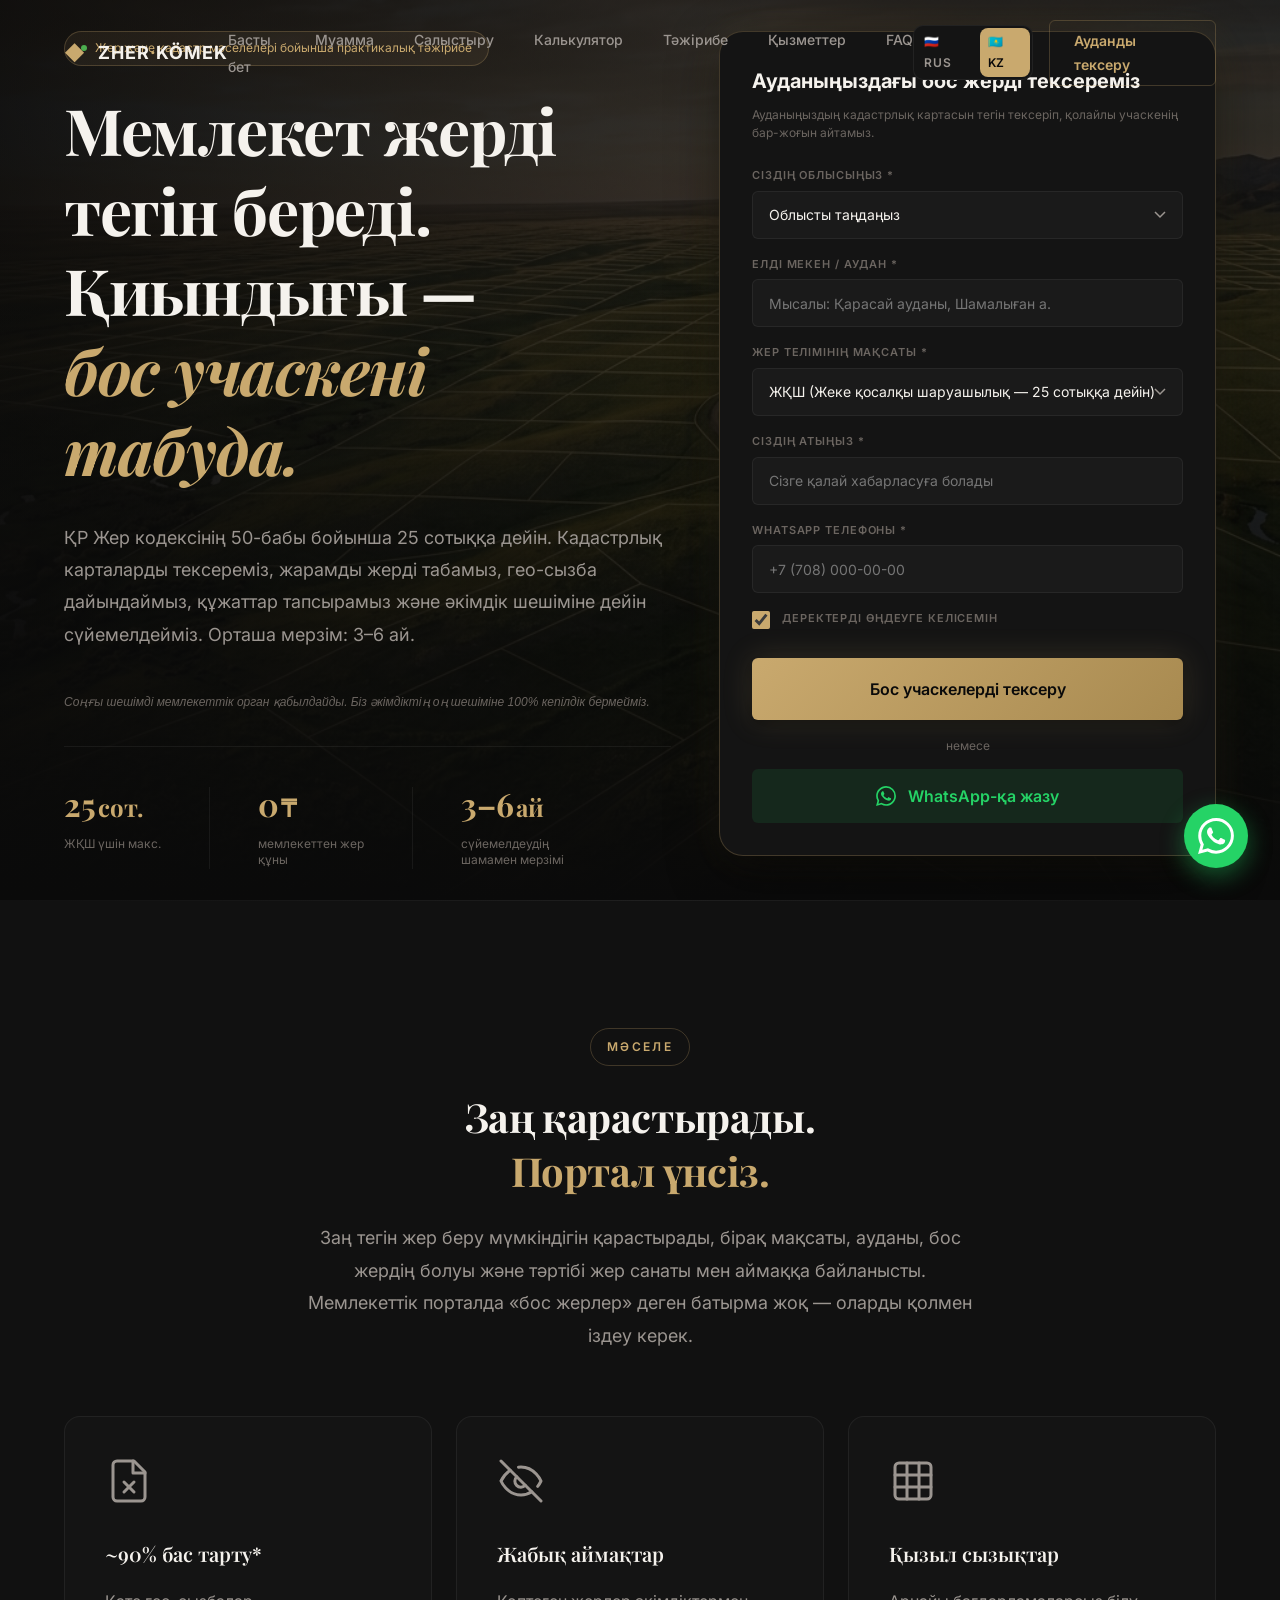
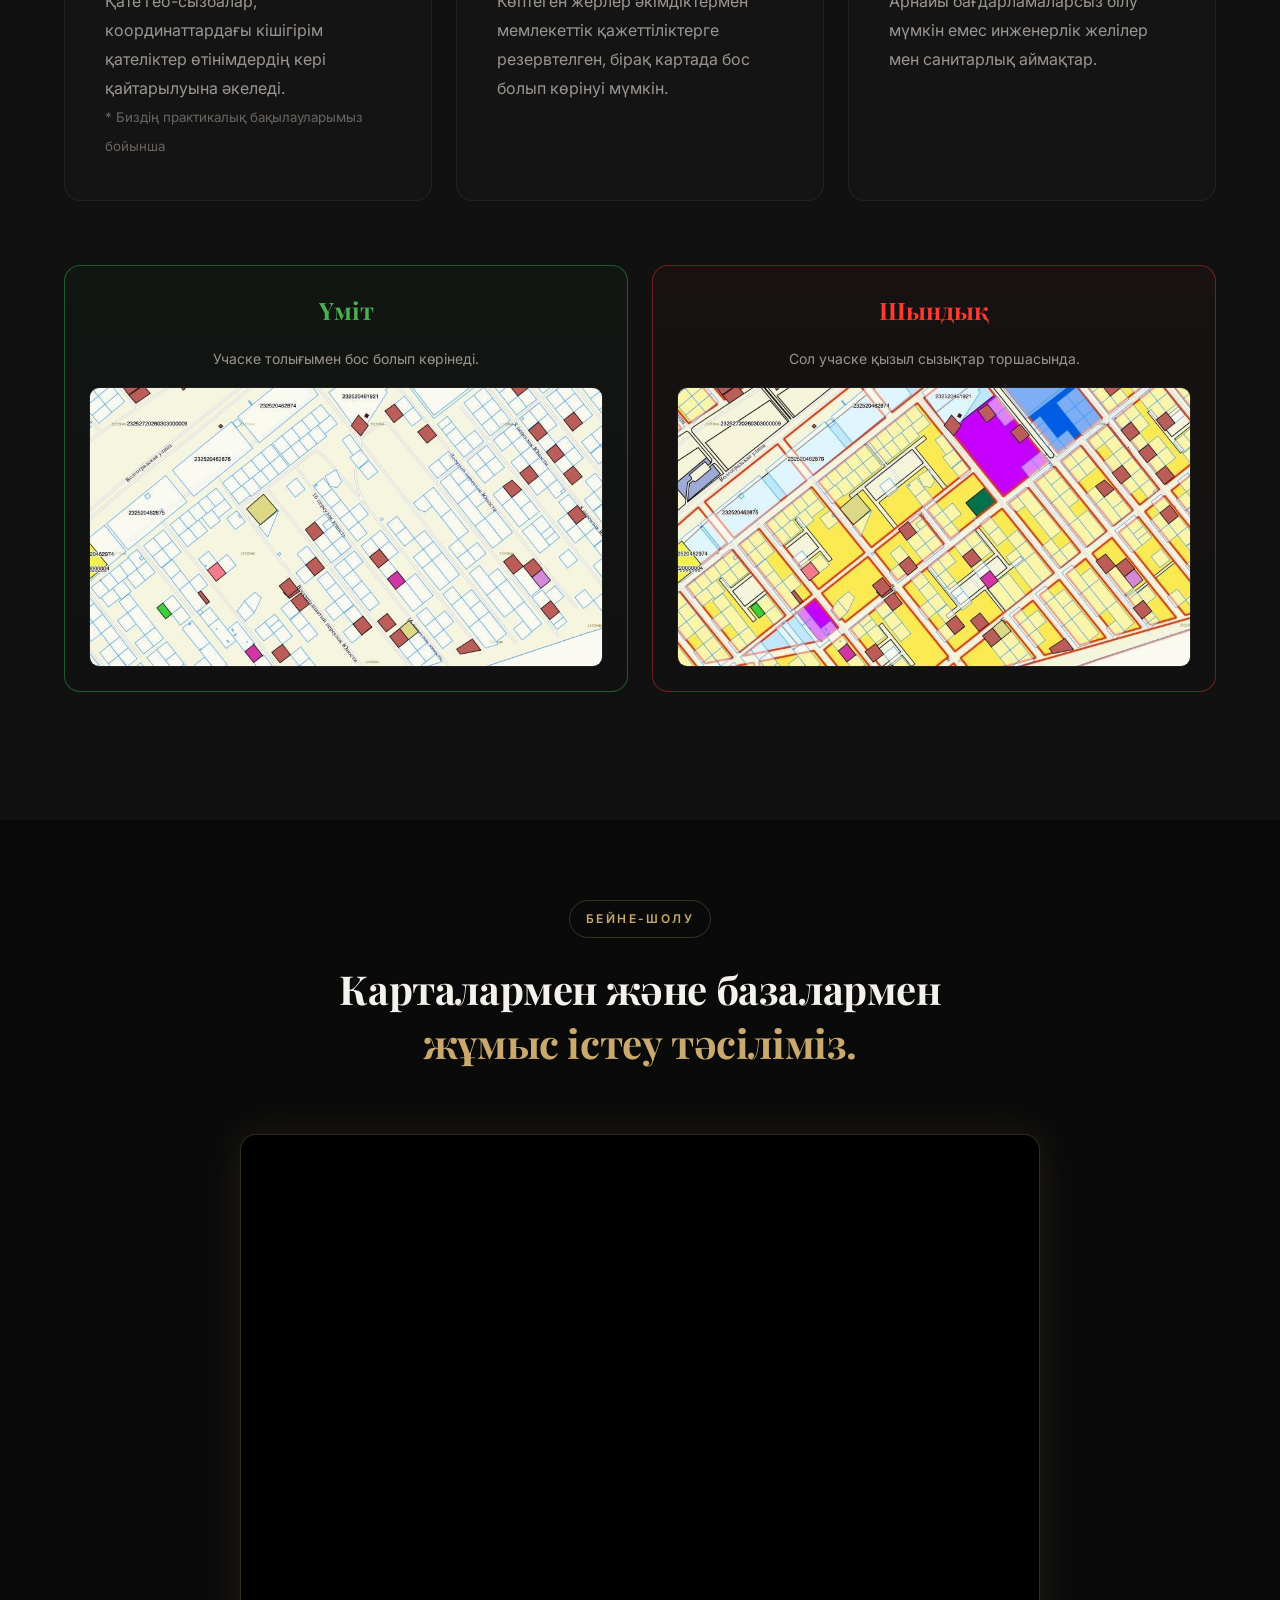
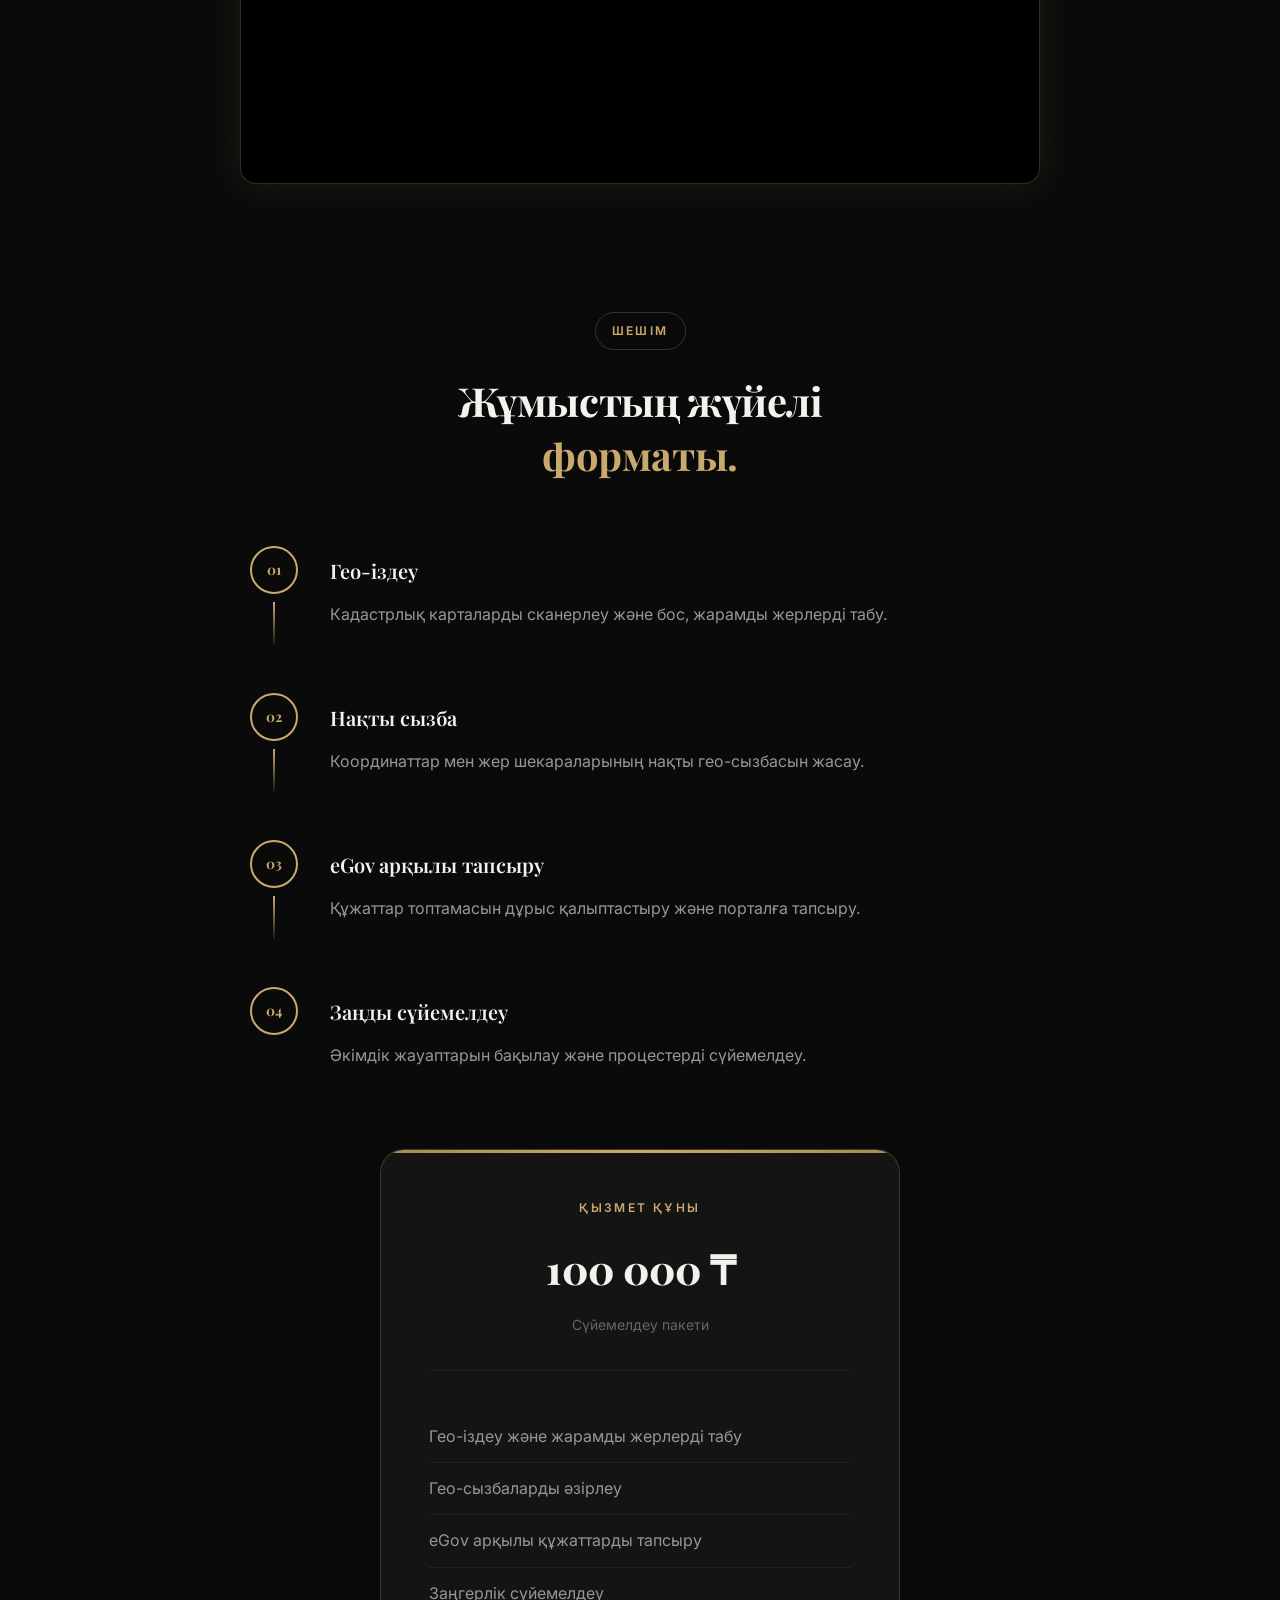
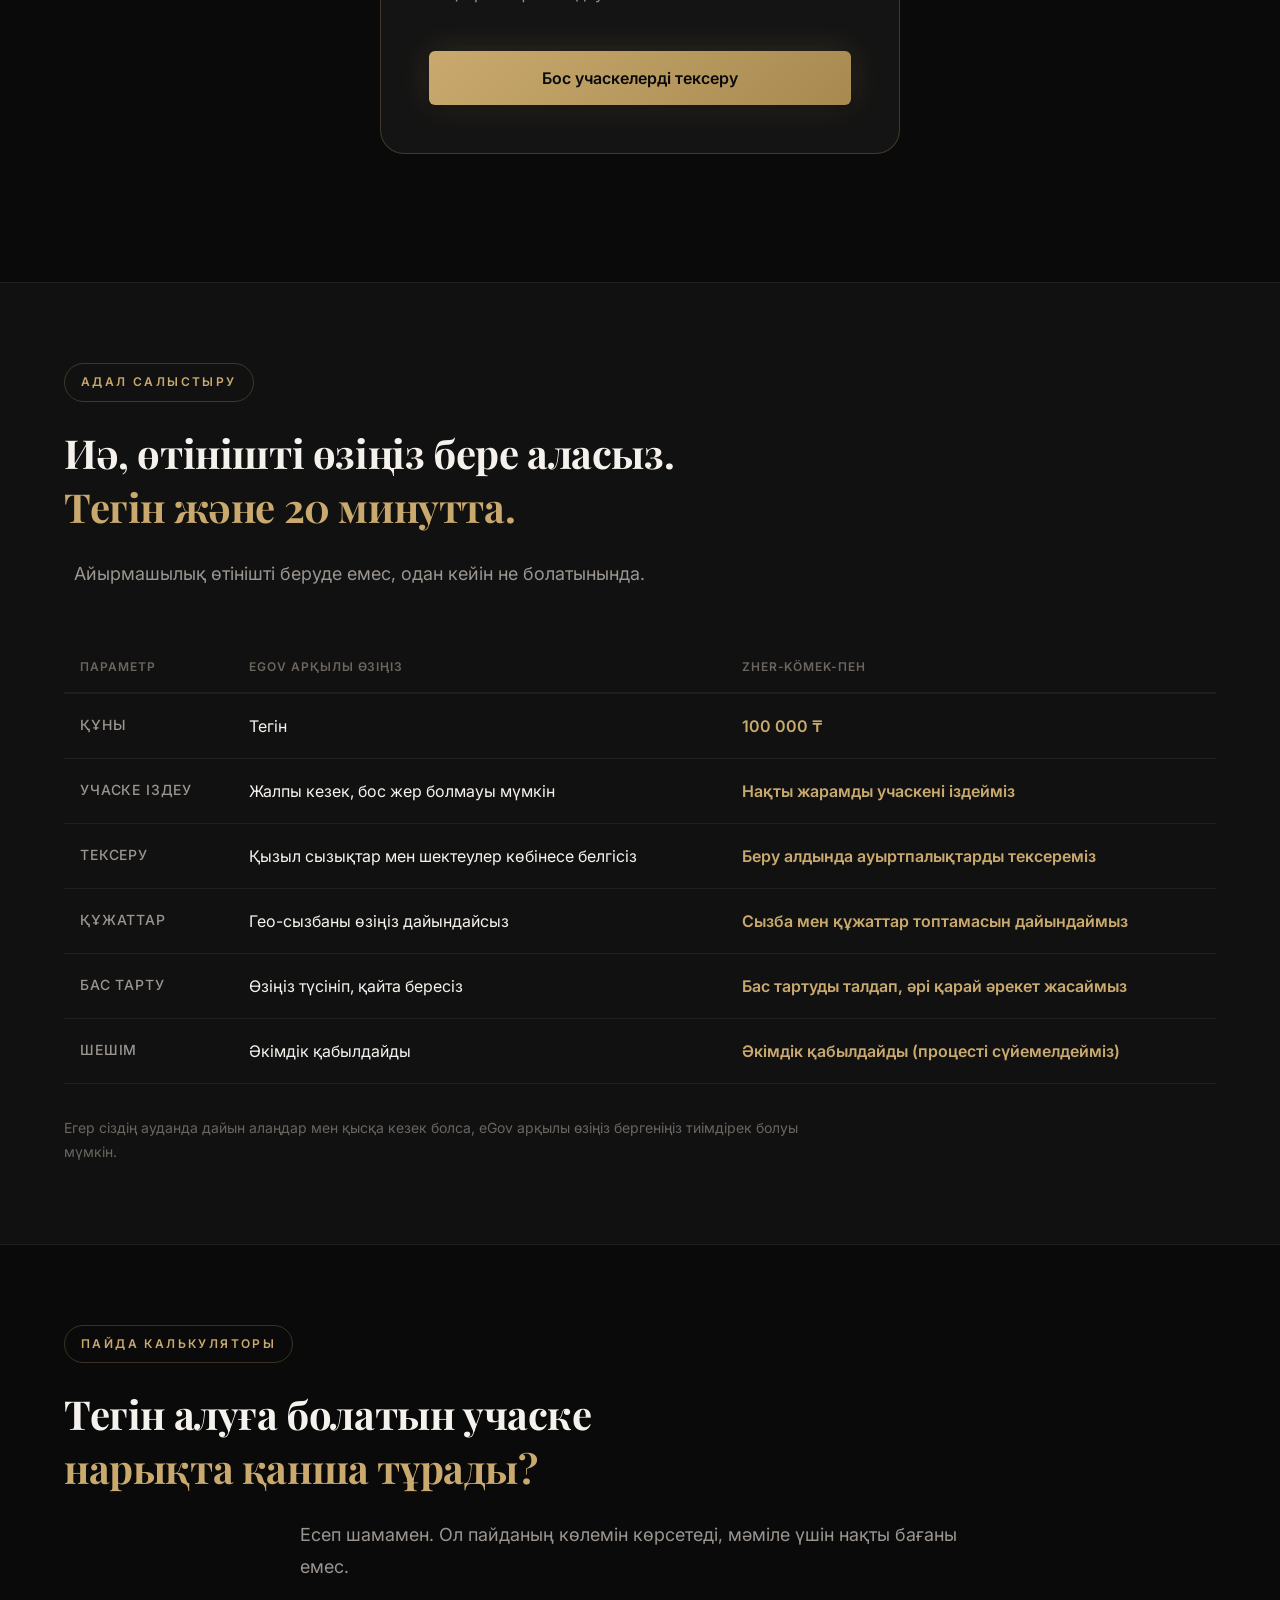
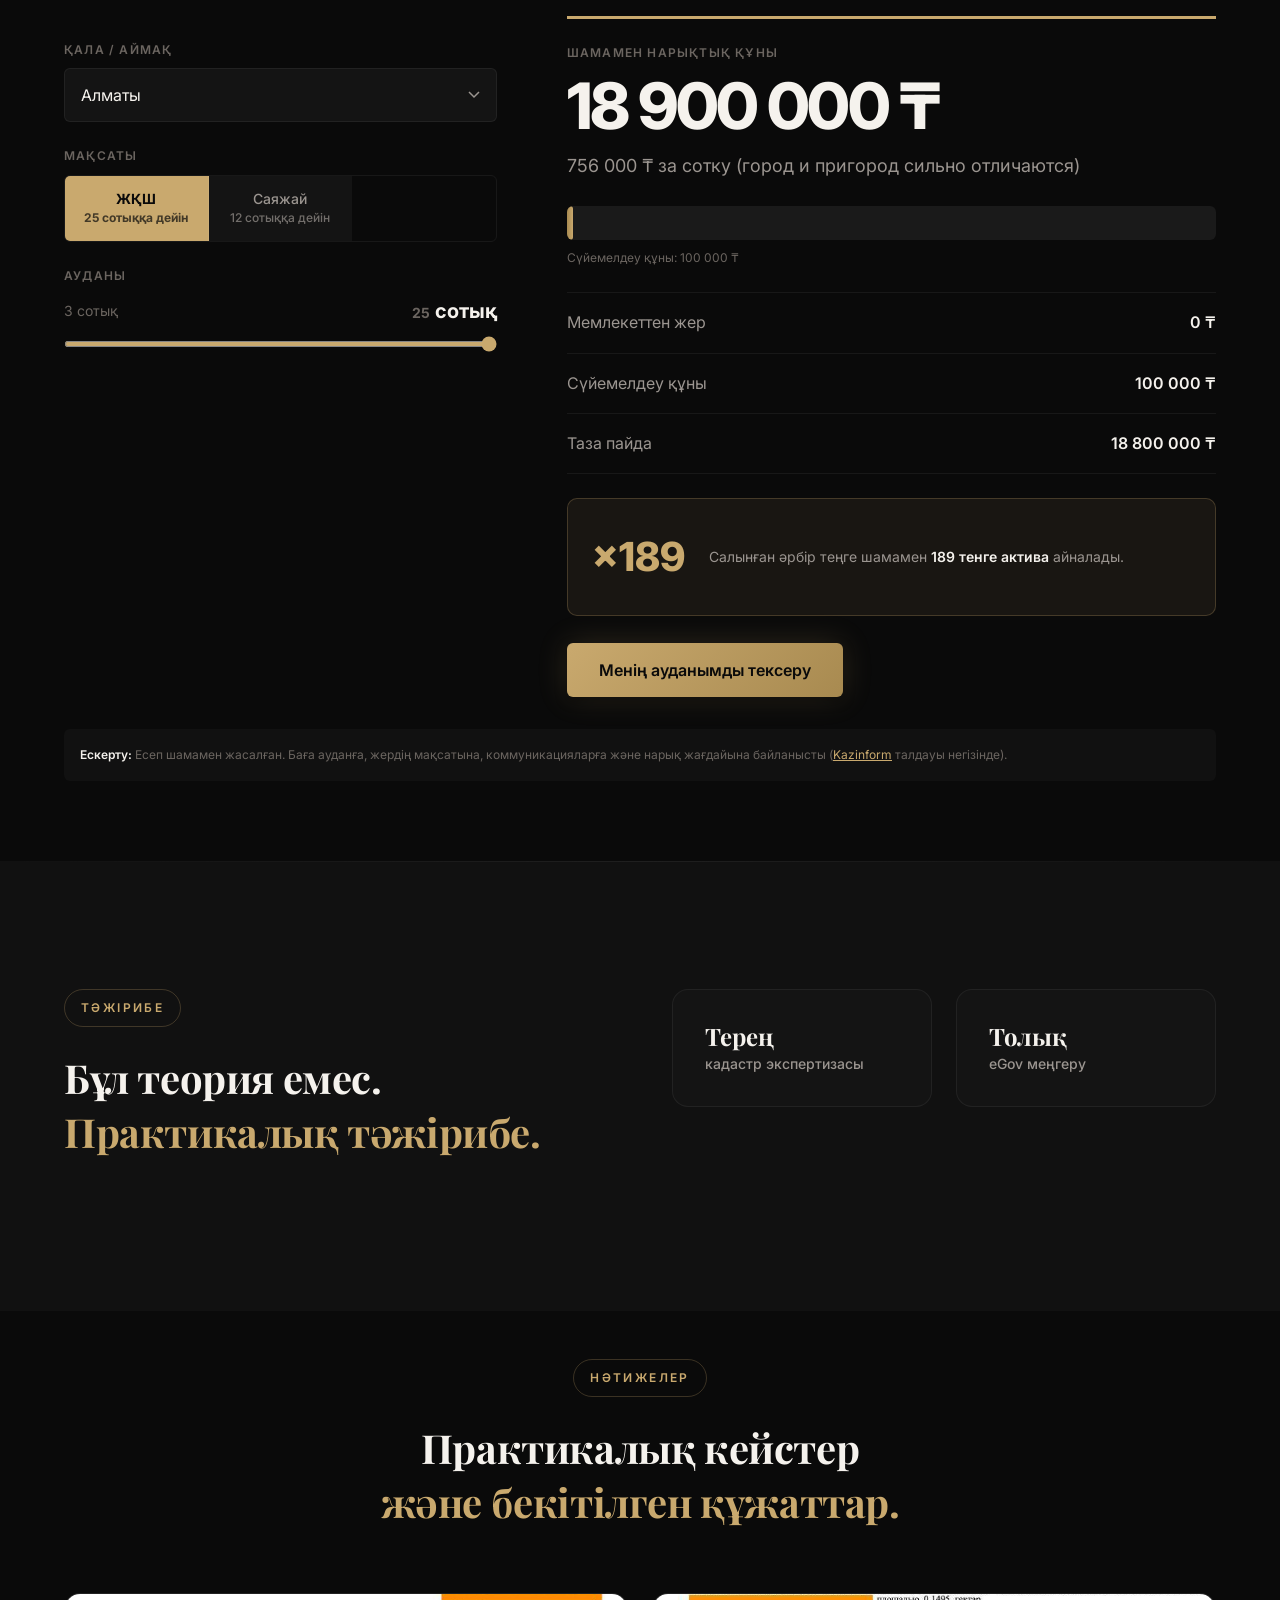
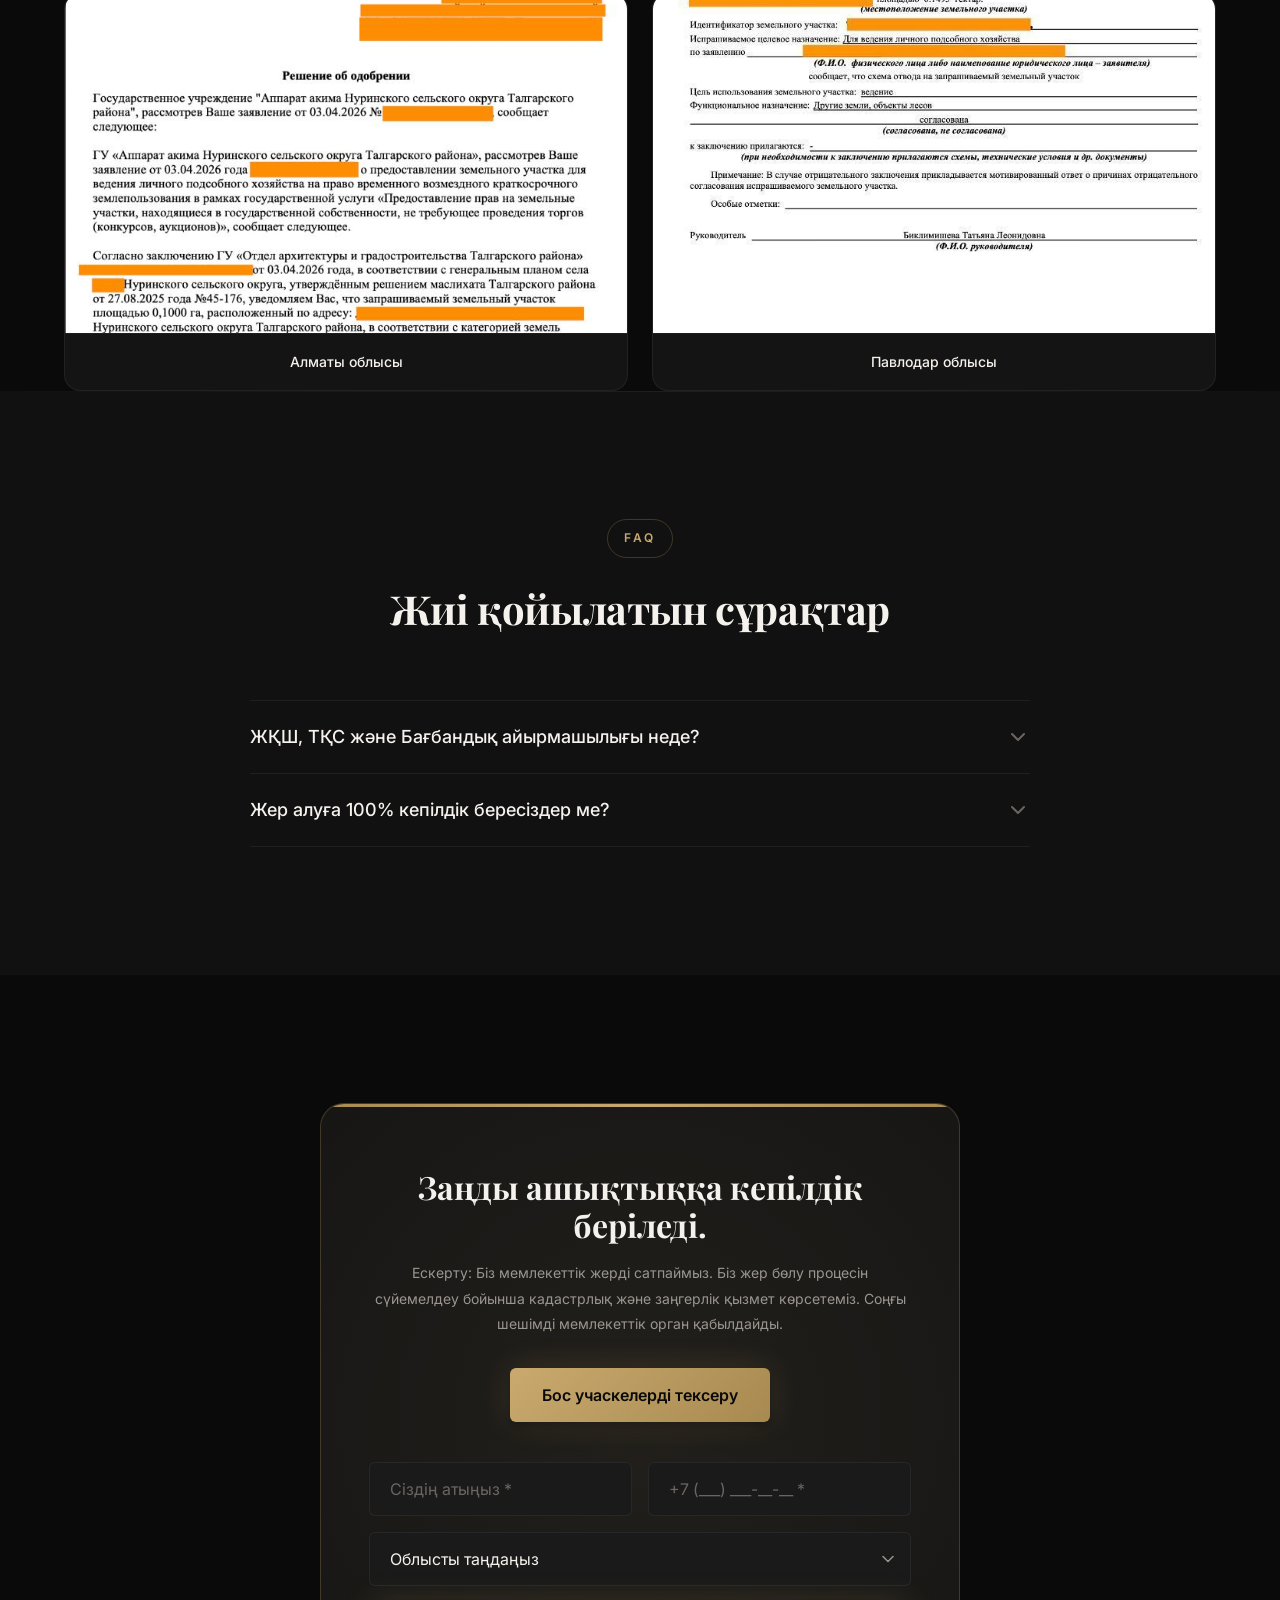
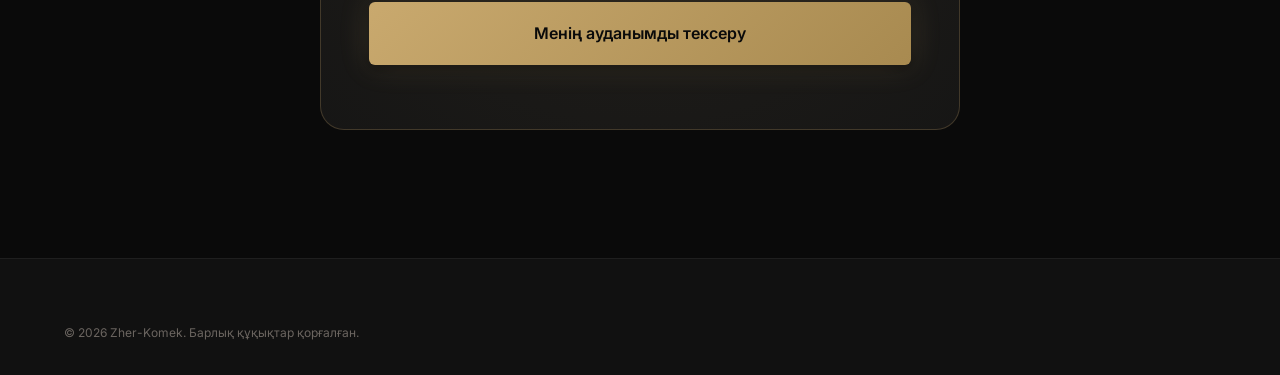
==== commit 7883aeaa: "chore: remove izhs option from forms and calc" ====
--- a/kz.html
+++ b/kz.html
@@ -167,11 +167,10 @@
                         </div>
 
                         <div class="form-group">
-                            <label for="hero-purpose">Жердің мақсаты *</label>
+                            <label for="hero-purpose">Жер телімінің мақсаты *</label>
                             <select id="hero-purpose" required>
                                 <option value="lph">ЖҚШ (Жеке қосалқы шаруашылық — 25 сотыққа дейін)</option>
-                                <option value="izhs">ТҚС (Тұрғын үй құрылысы — 10 сотыққа дейін)</option>
-                                <option value="garden">Бағбандық / Саяжай (12 сотыққа дейін)</option>
+                                <option value="garden">Бау-бақша / Саяжай (12 сотыққа дейін)</option>
                             </select>
                         </div>
 
@@ -493,17 +492,16 @@
 
                     <label>Мақсаты</label>
                     <div class="segmented" id="purpose">
-                        <button class="active" data-type="izhs">ТҚС<br><small>10 сотыққа дейін</small></button>
-                        <button data-type="lph">ЖҚШ<br><small>25 сотыққа дейін</small></button>
-                        <button data-type="garden">Бақша<br><small>12 сотыққа дейін</small></button>
-                    </div>
-
-                    <label for="area">Аудан</label>
+                        <button class="active" data-type="lph">ЖҚШ<br><small>25 сотыққа дейін</small></button>
+                        <button data-type="garden">Саяжай<br><small>12 сотыққа дейін</small></button>
+                    </div>
+
+                    <label for="area">Ауданы</label>
                     <div class="range-head">
                         <span>3 сотық</span>
-                        <strong class="range-value"><span id="areaValue">10</span> сотық</strong>
-                    </div>
-                    <input id="area" type="range" min="3" max="10" value="10">
+                        <strong class="range-value"><span id="areaValue">25</span> сотық</strong>
+                    </div>
+                    <input id="area" type="range" min="3" max="25" value="25">
                 </div>
 
                 <div class="calc-result" id="calcResult">
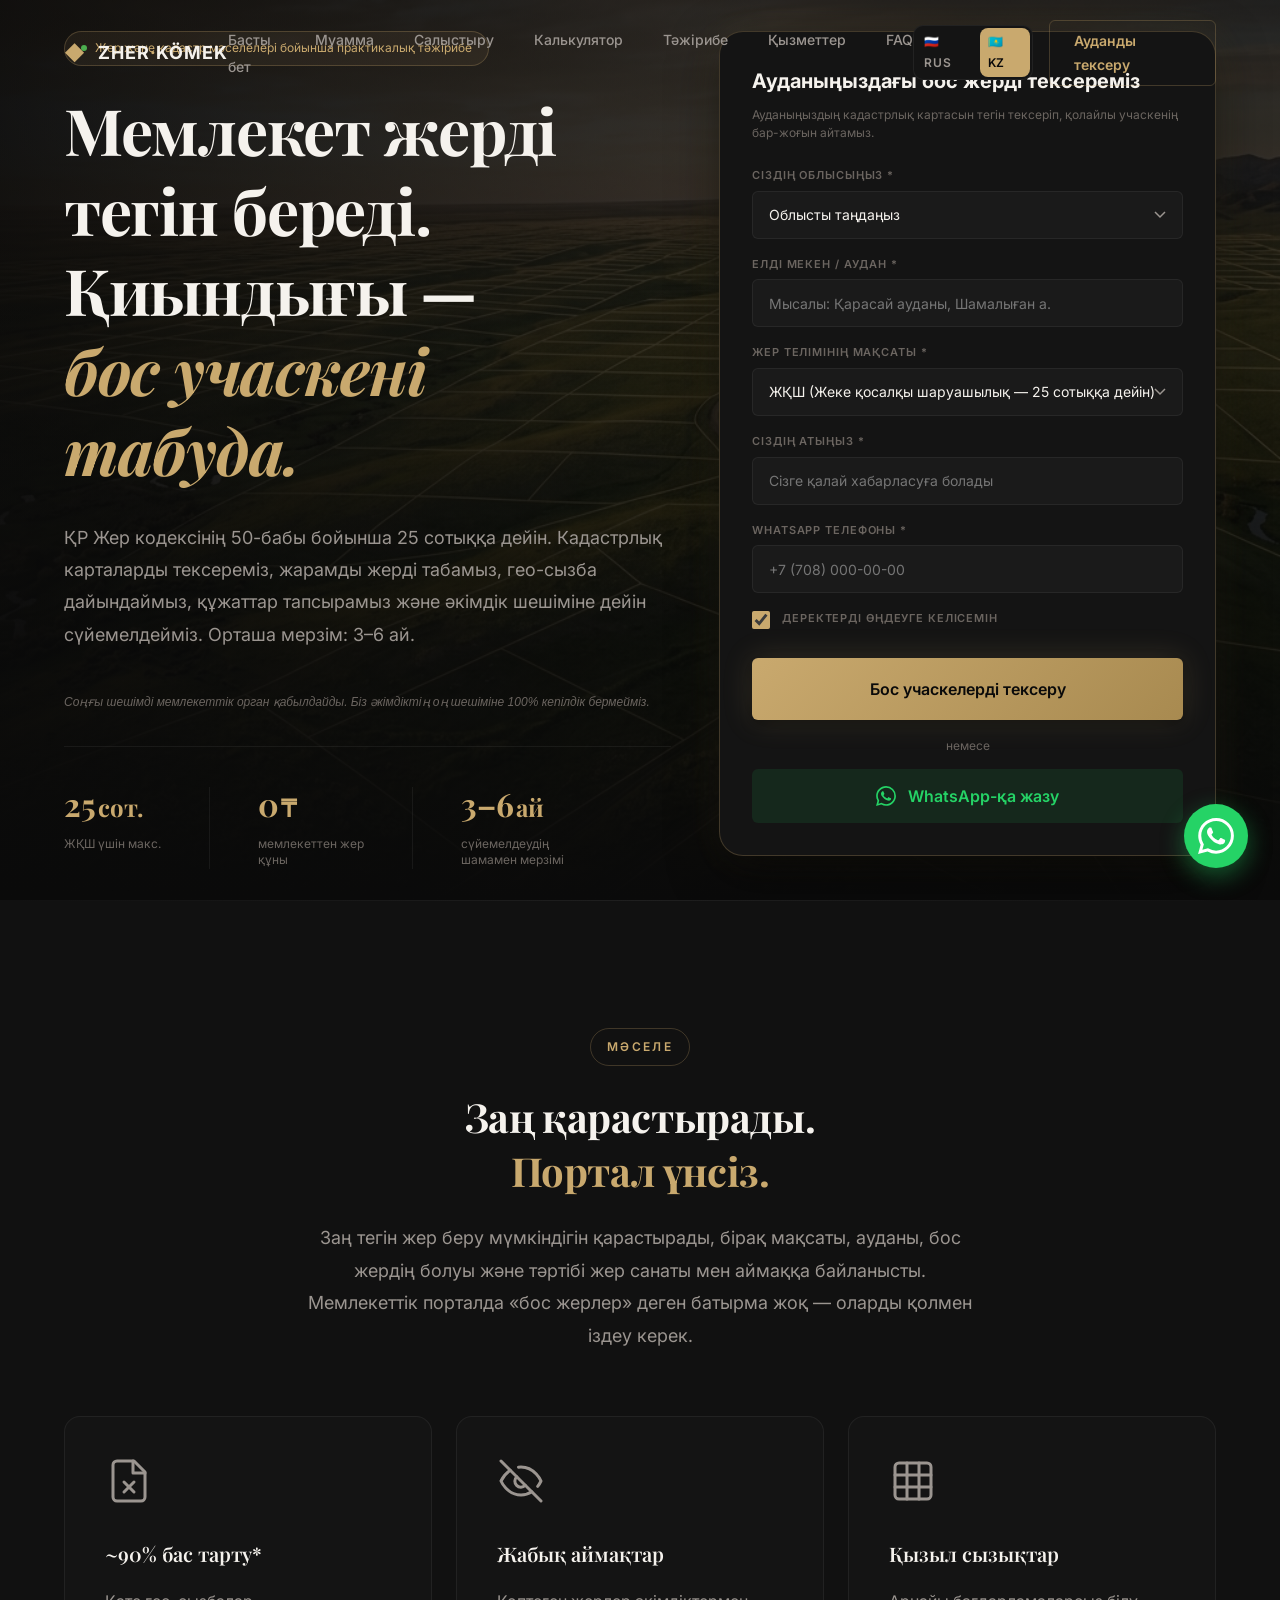
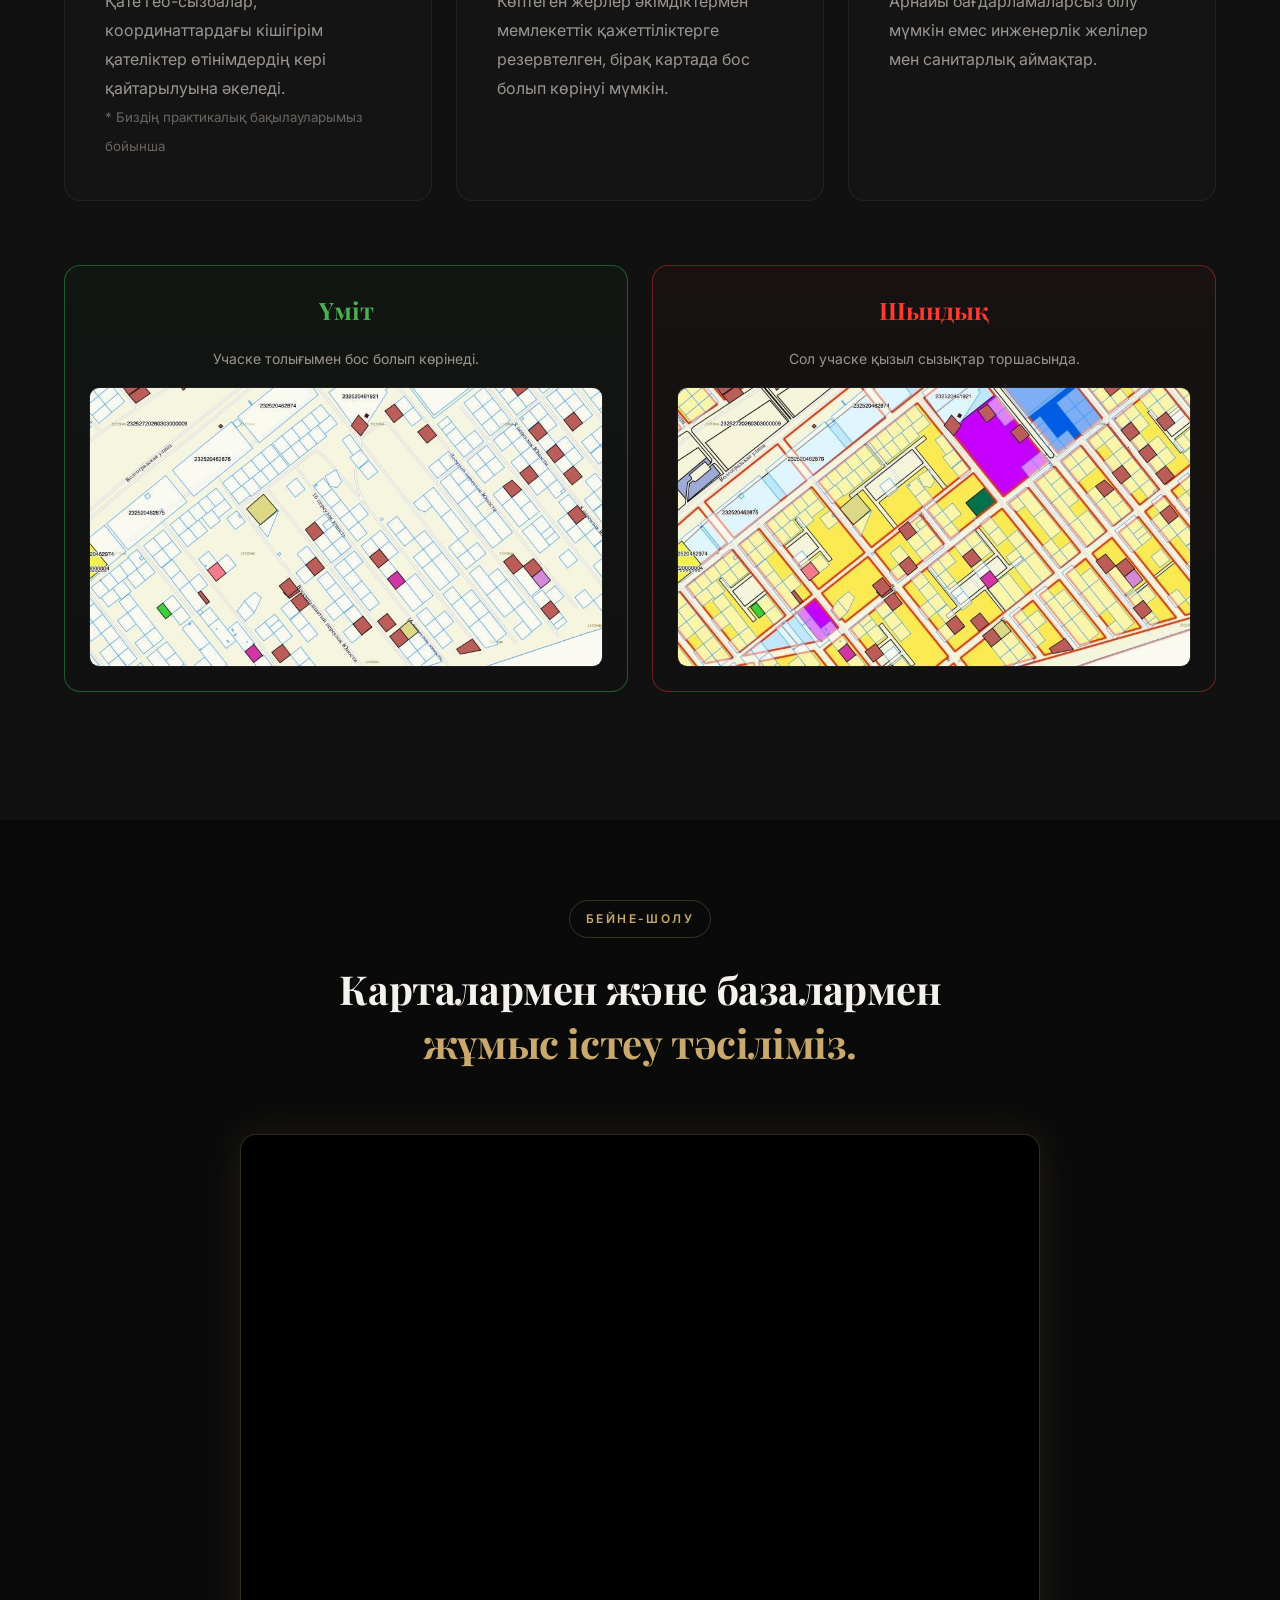
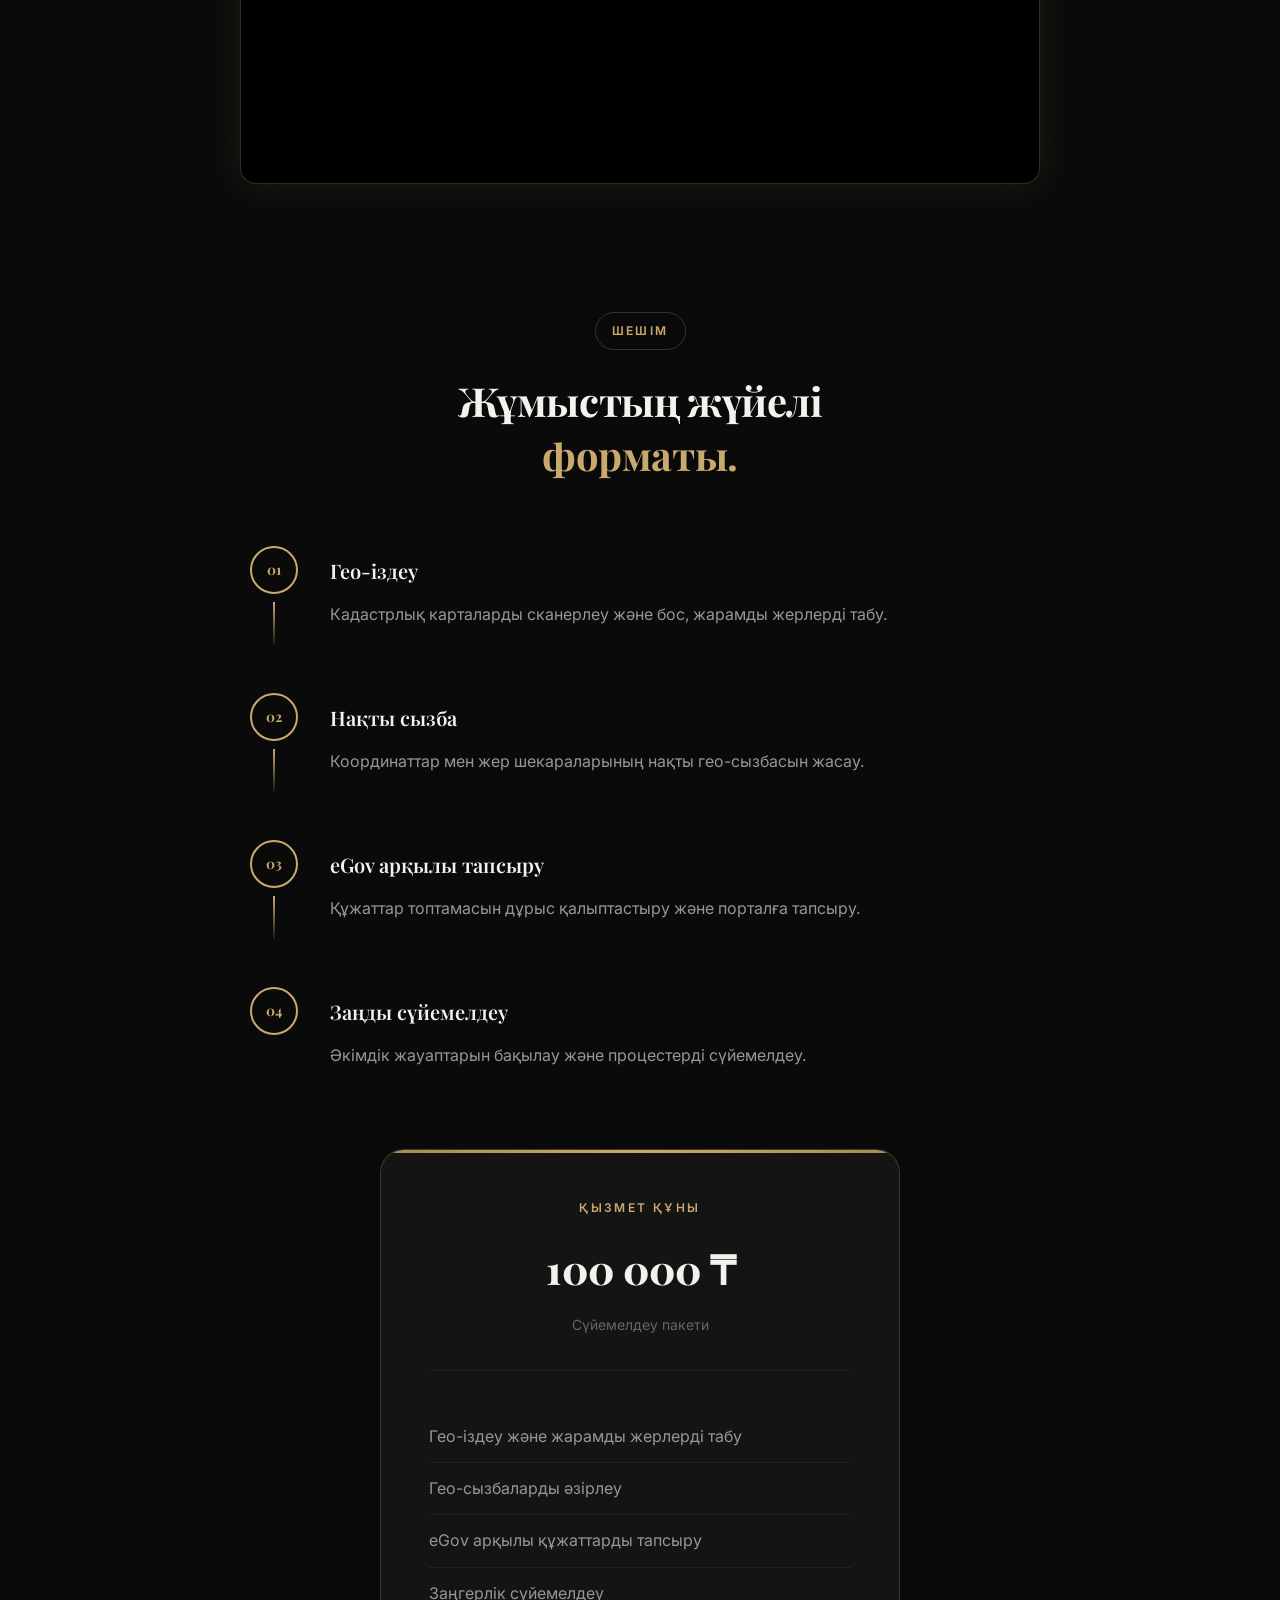
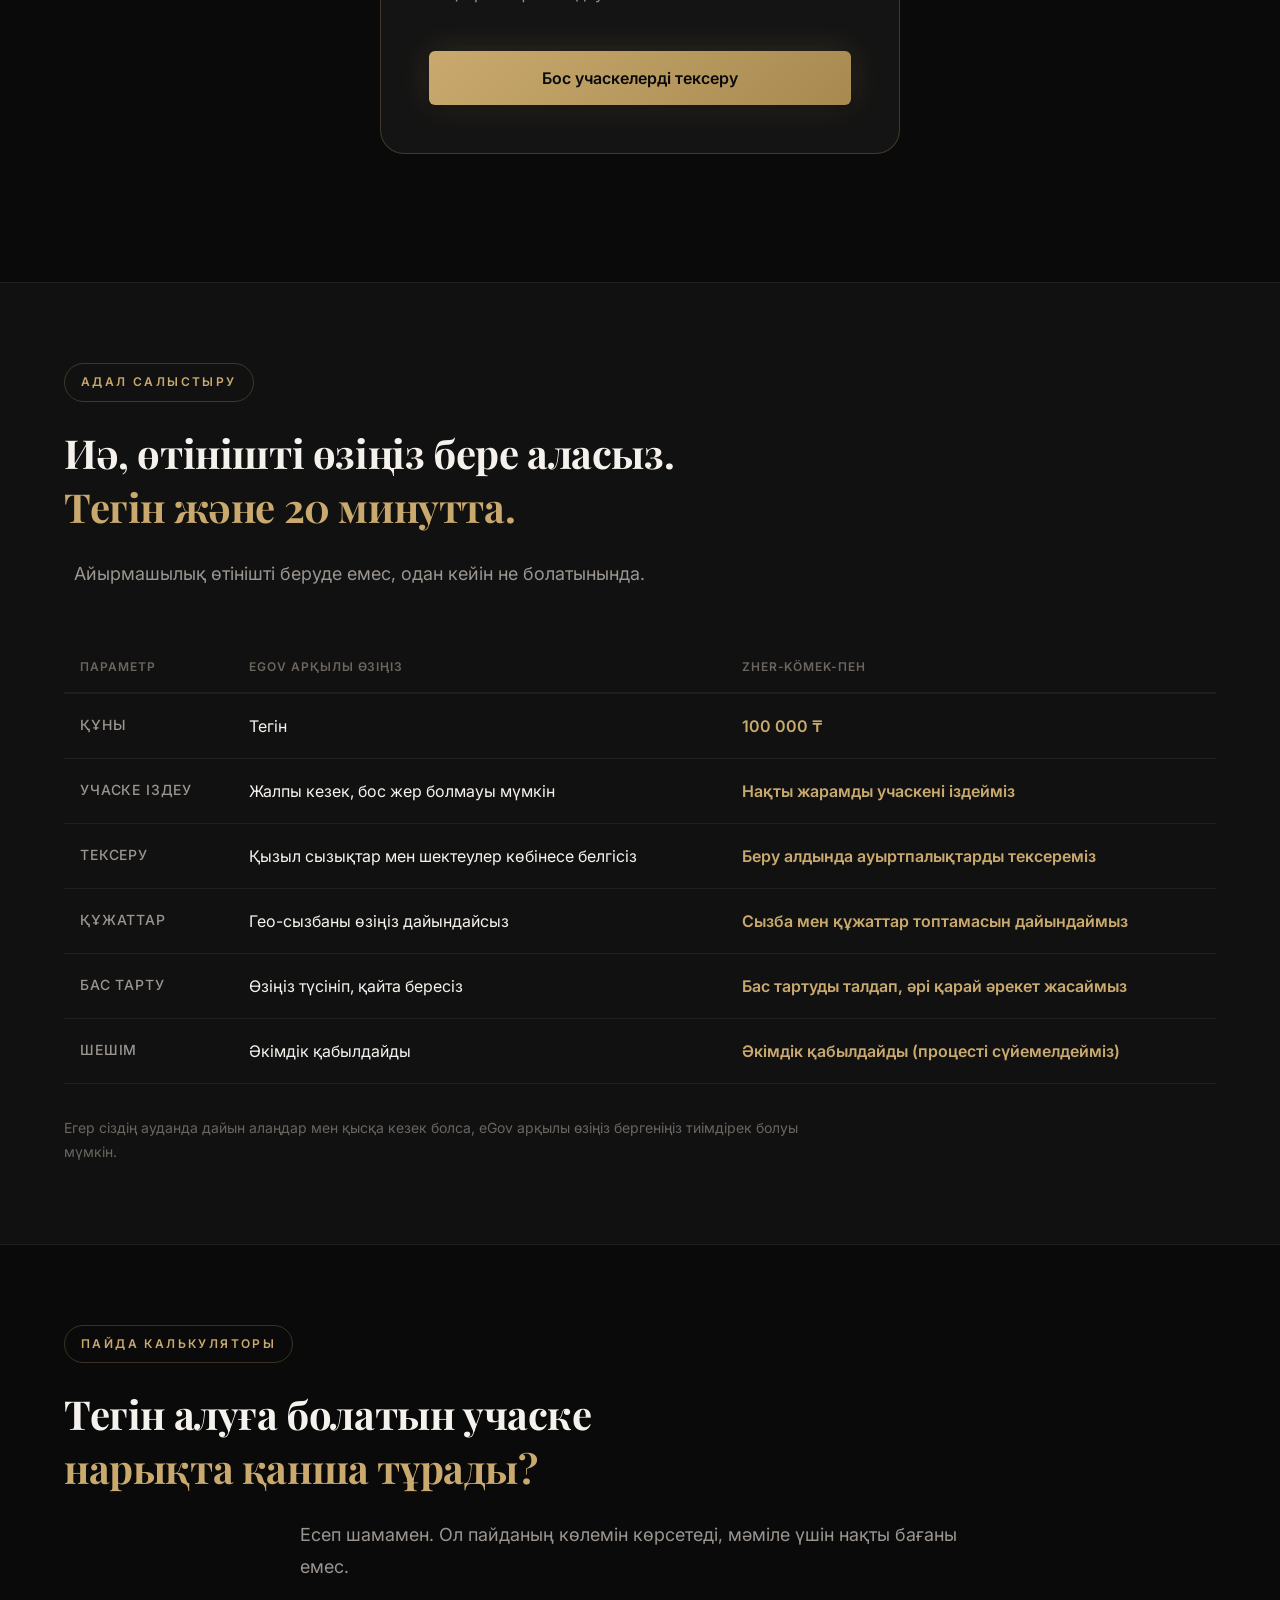
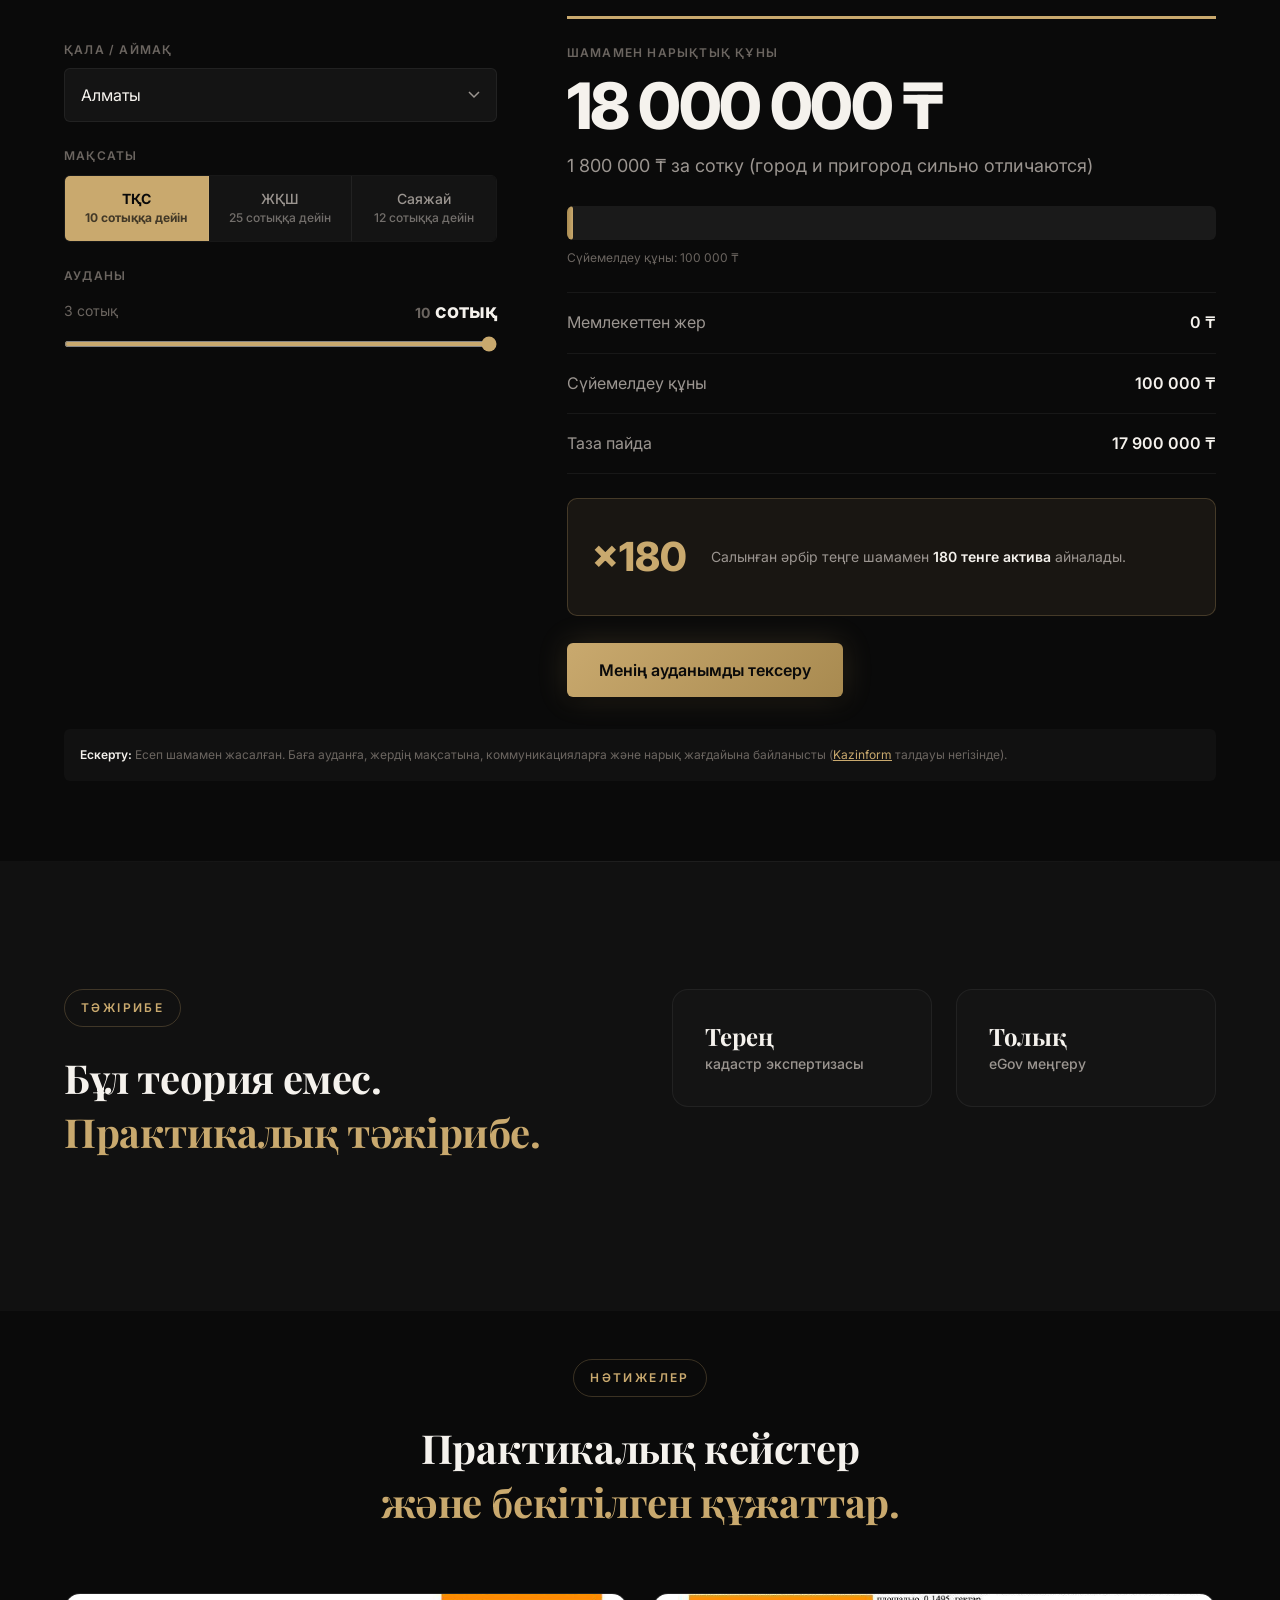
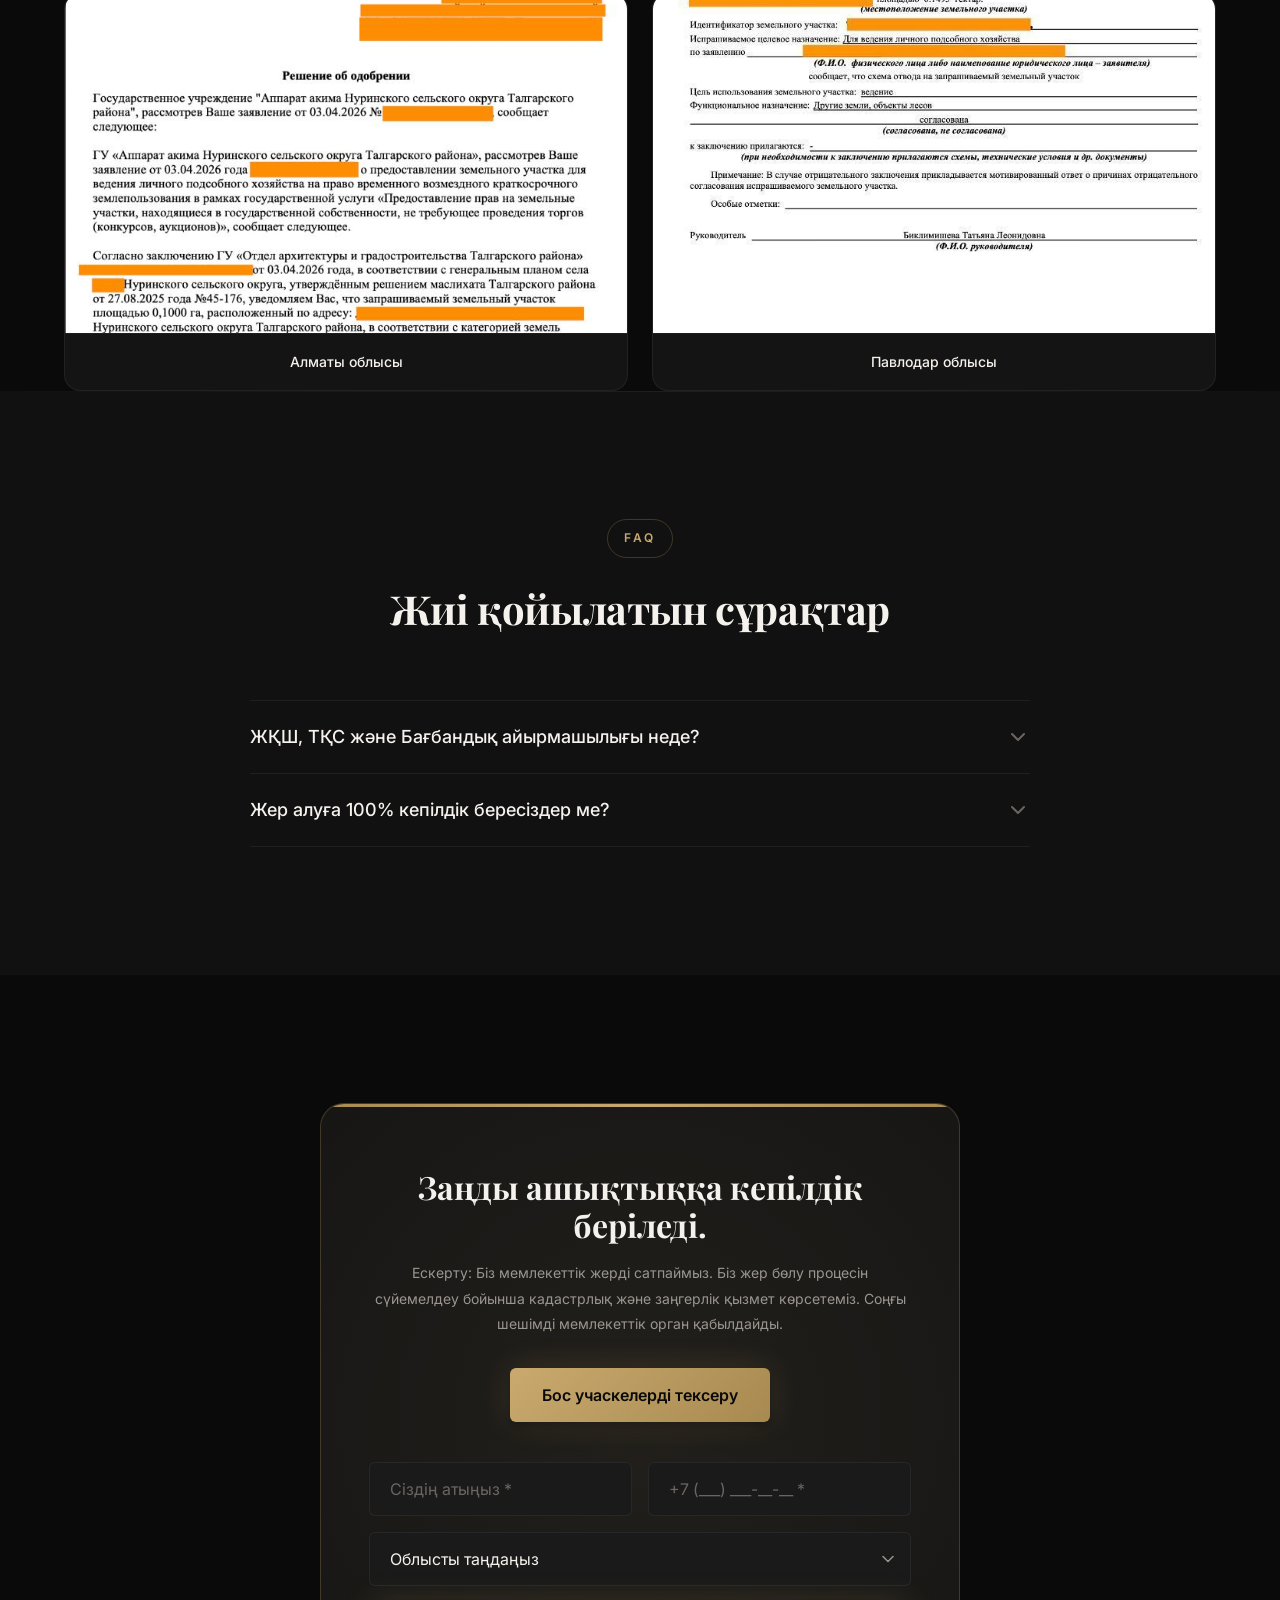
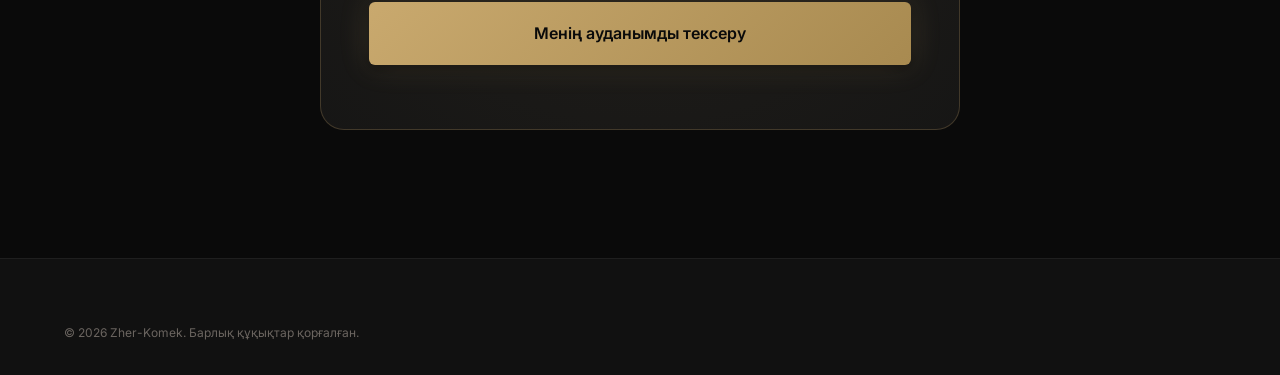
==== commit d1ad5309: "fix: restore izhs to calculator, keep removed in lead form" ====
--- a/kz.html
+++ b/kz.html
@@ -492,16 +492,17 @@
 
                     <label>Мақсаты</label>
                     <div class="segmented" id="purpose">
-                        <button class="active" data-type="lph">ЖҚШ<br><small>25 сотыққа дейін</small></button>
+                        <button class="active" data-type="izhs">ТҚС<br><small>10 сотыққа дейін</small></button>
+                        <button data-type="lph">ЖҚШ<br><small>25 сотыққа дейін</small></button>
                         <button data-type="garden">Саяжай<br><small>12 сотыққа дейін</small></button>
                     </div>
 
                     <label for="area">Ауданы</label>
                     <div class="range-head">
                         <span>3 сотық</span>
-                        <strong class="range-value"><span id="areaValue">25</span> сотық</strong>
-                    </div>
-                    <input id="area" type="range" min="3" max="25" value="25">
+                        <strong class="range-value"><span id="areaValue">10</span> сотық</strong>
+                    </div>
+                    <input id="area" type="range" min="3" max="10" value="10">
                 </div>
 
                 <div class="calc-result" id="calcResult">
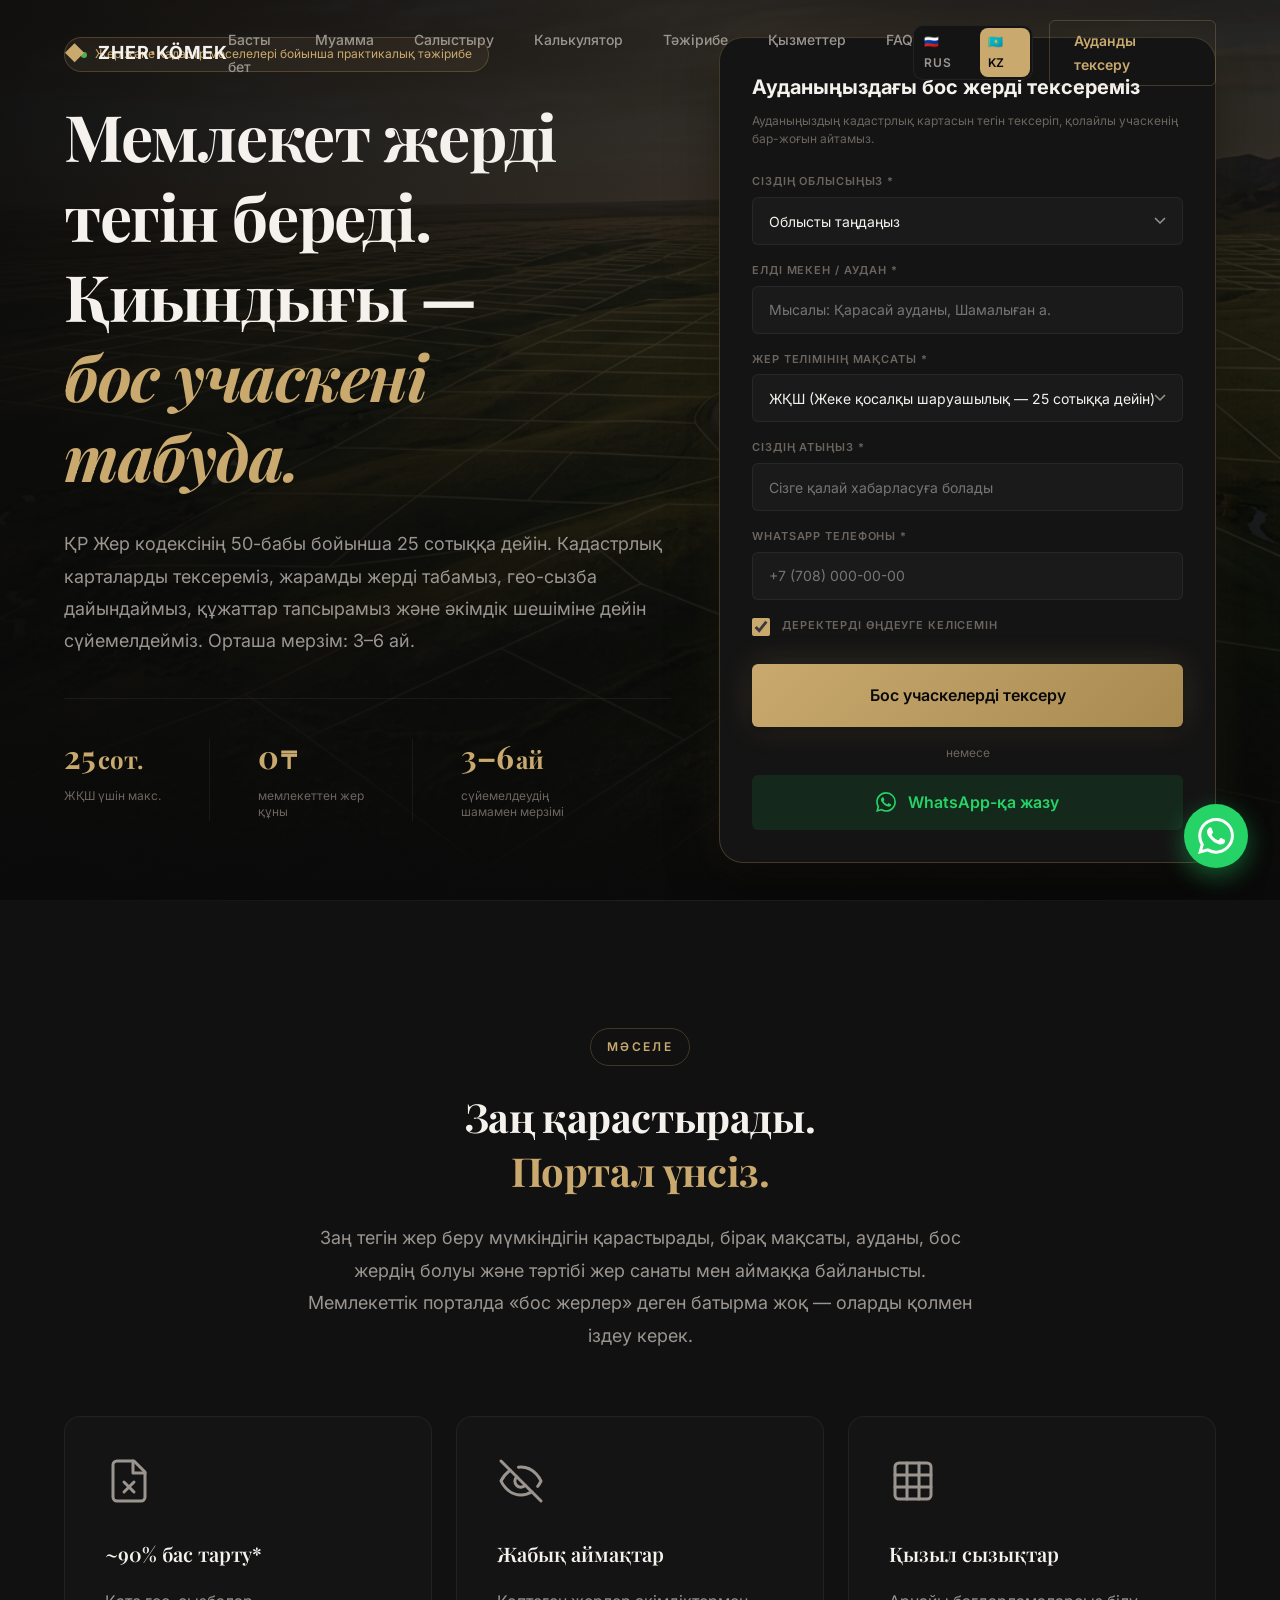
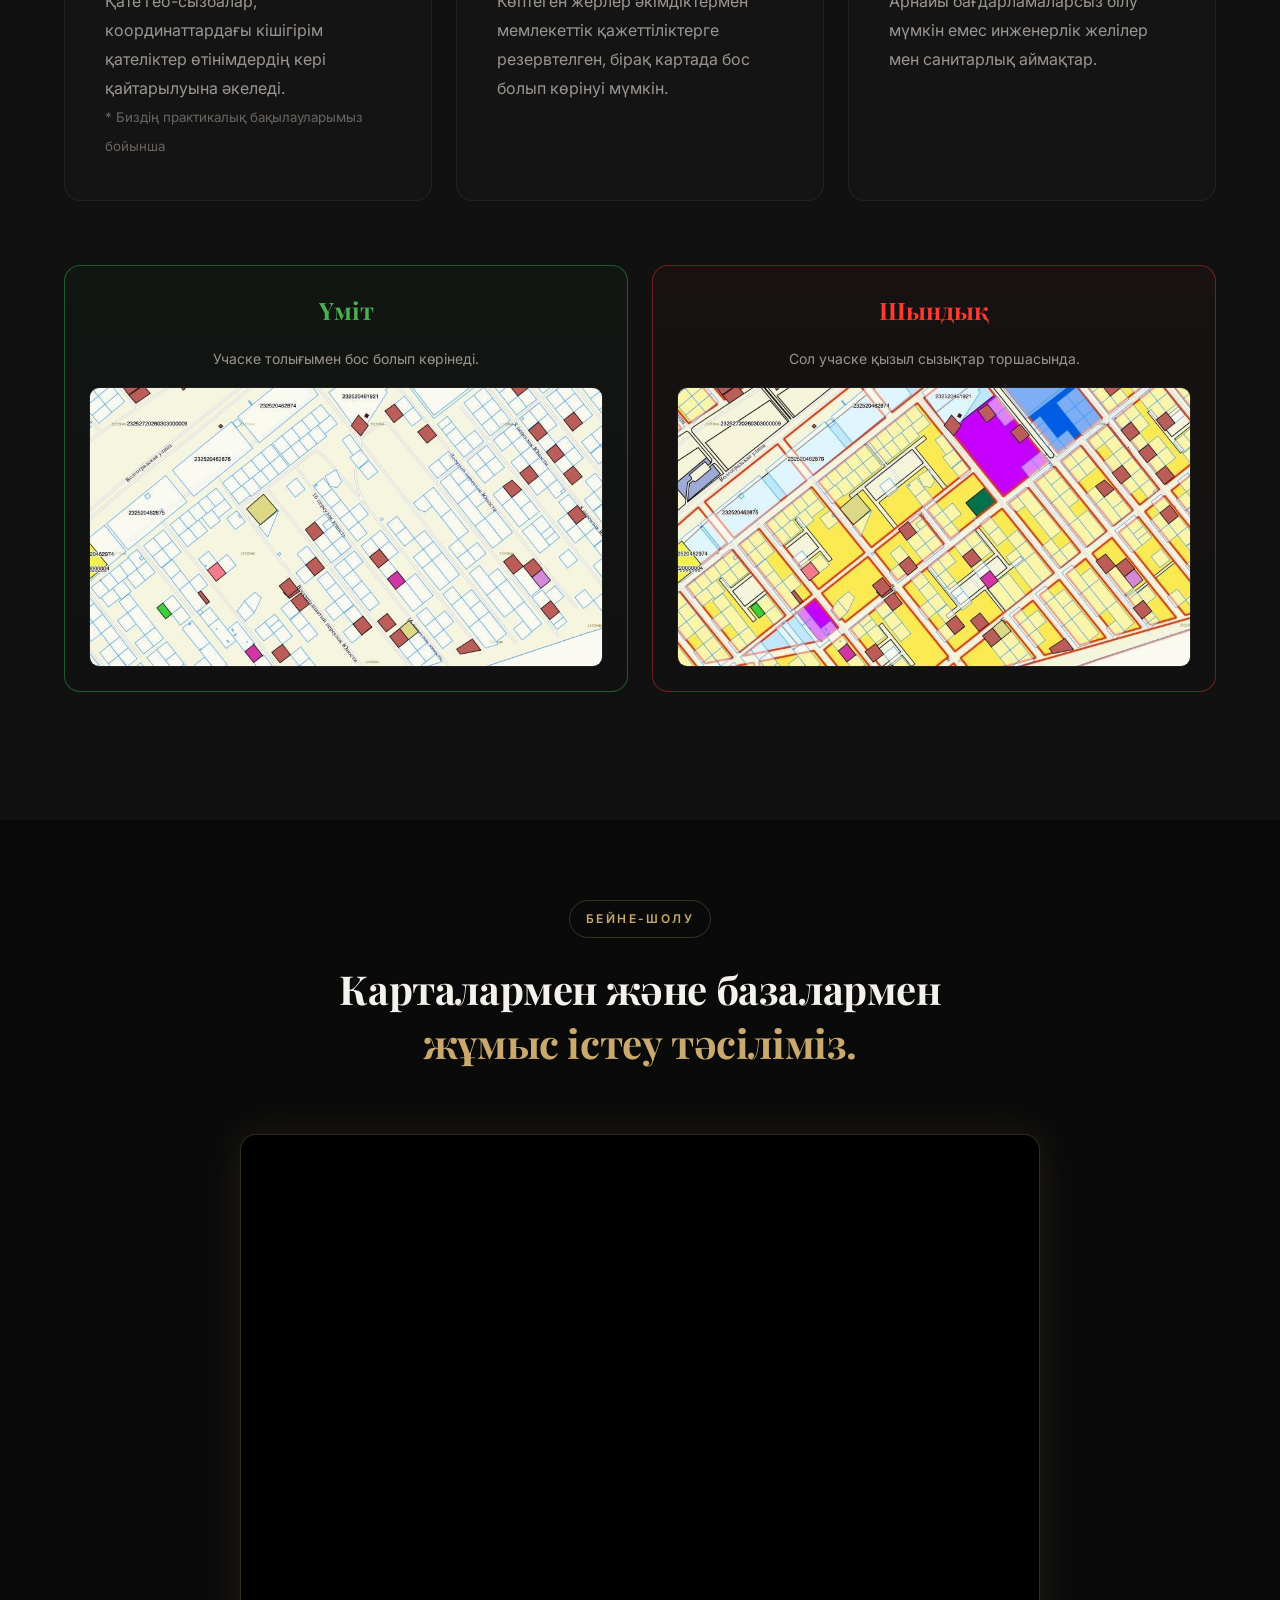
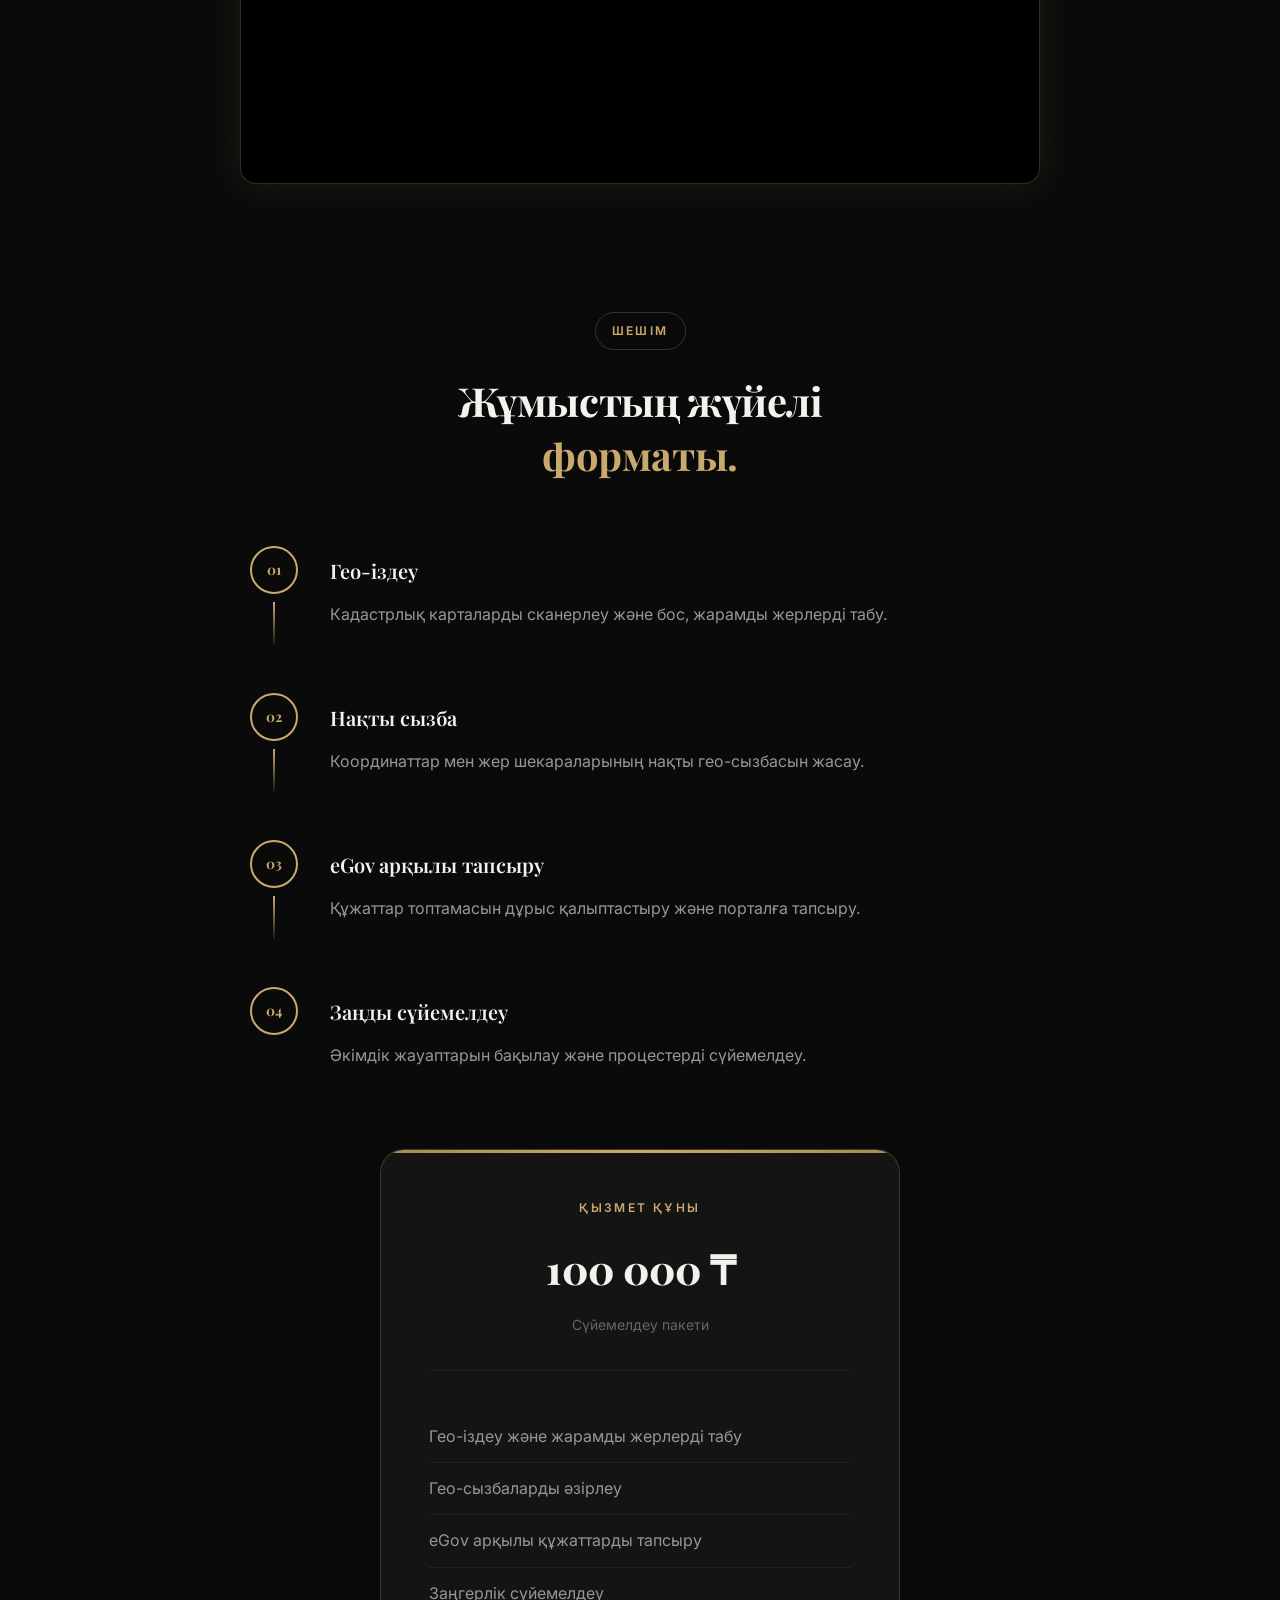
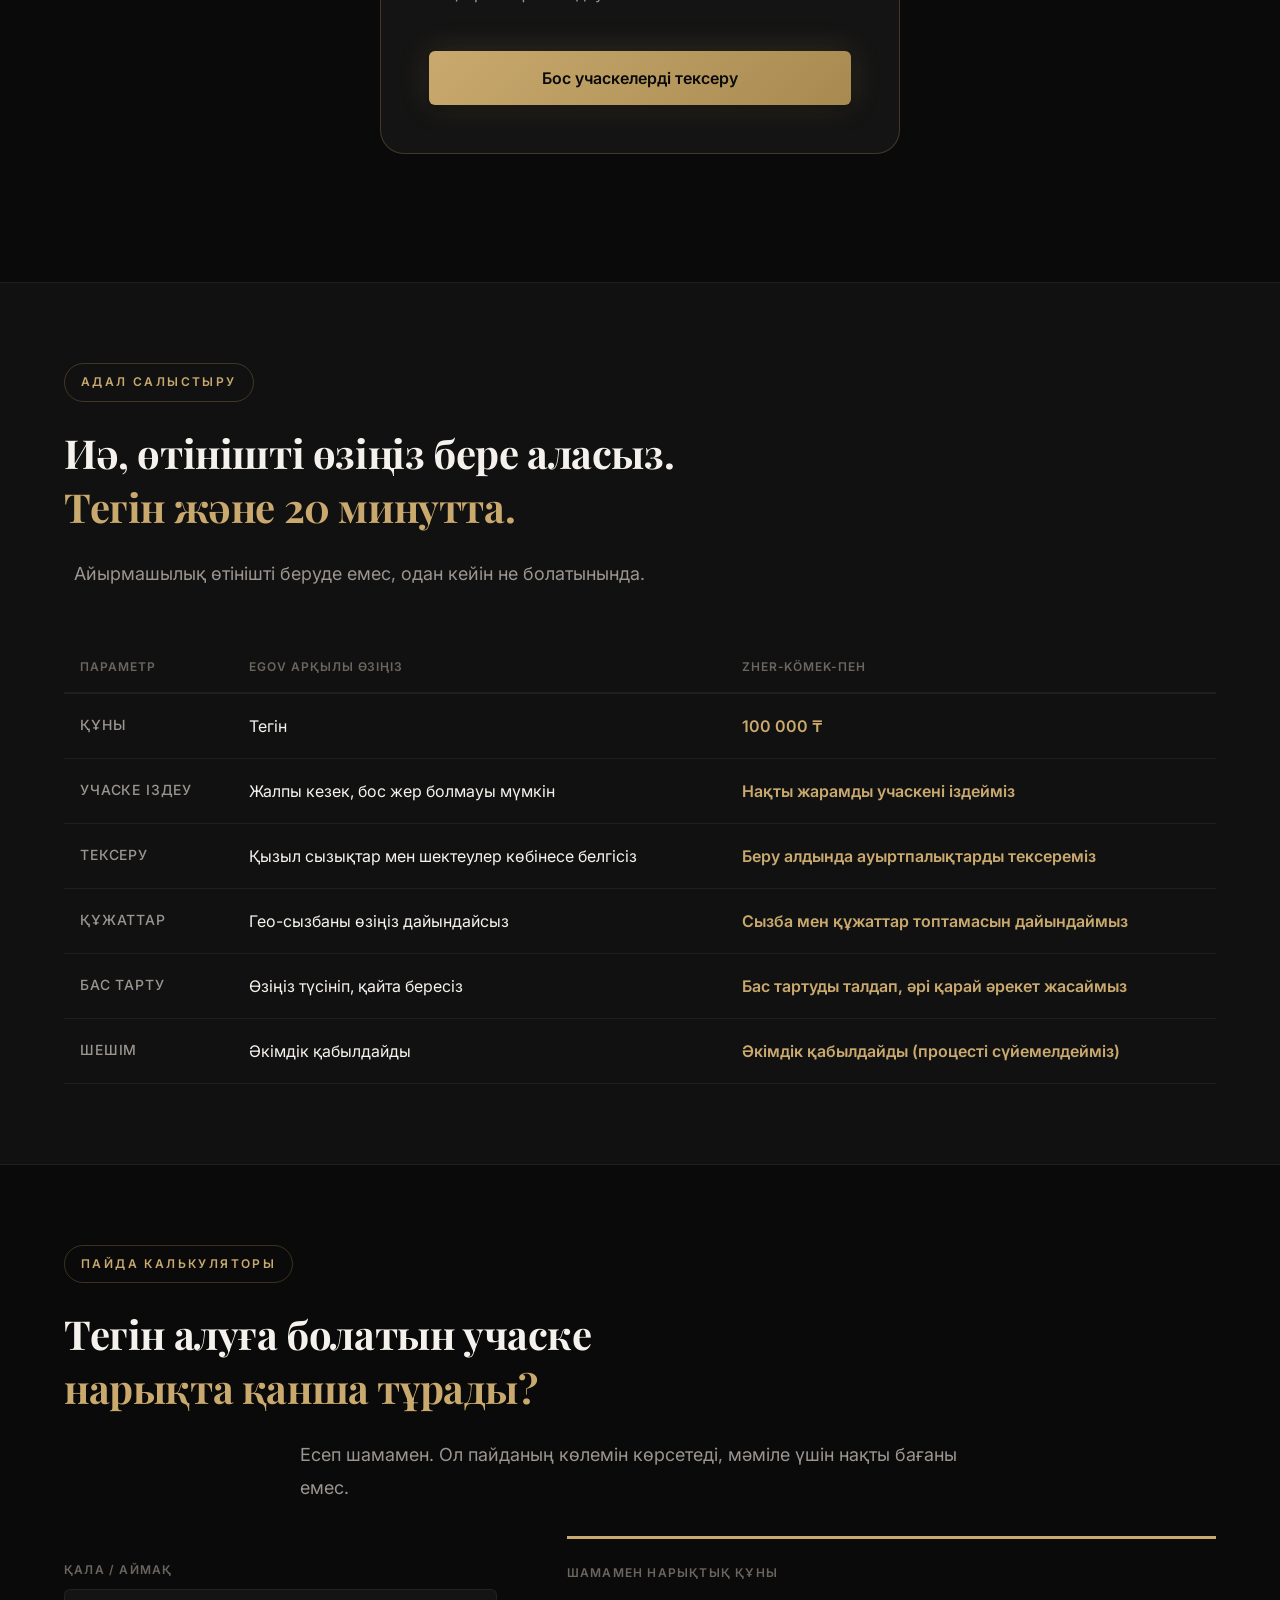
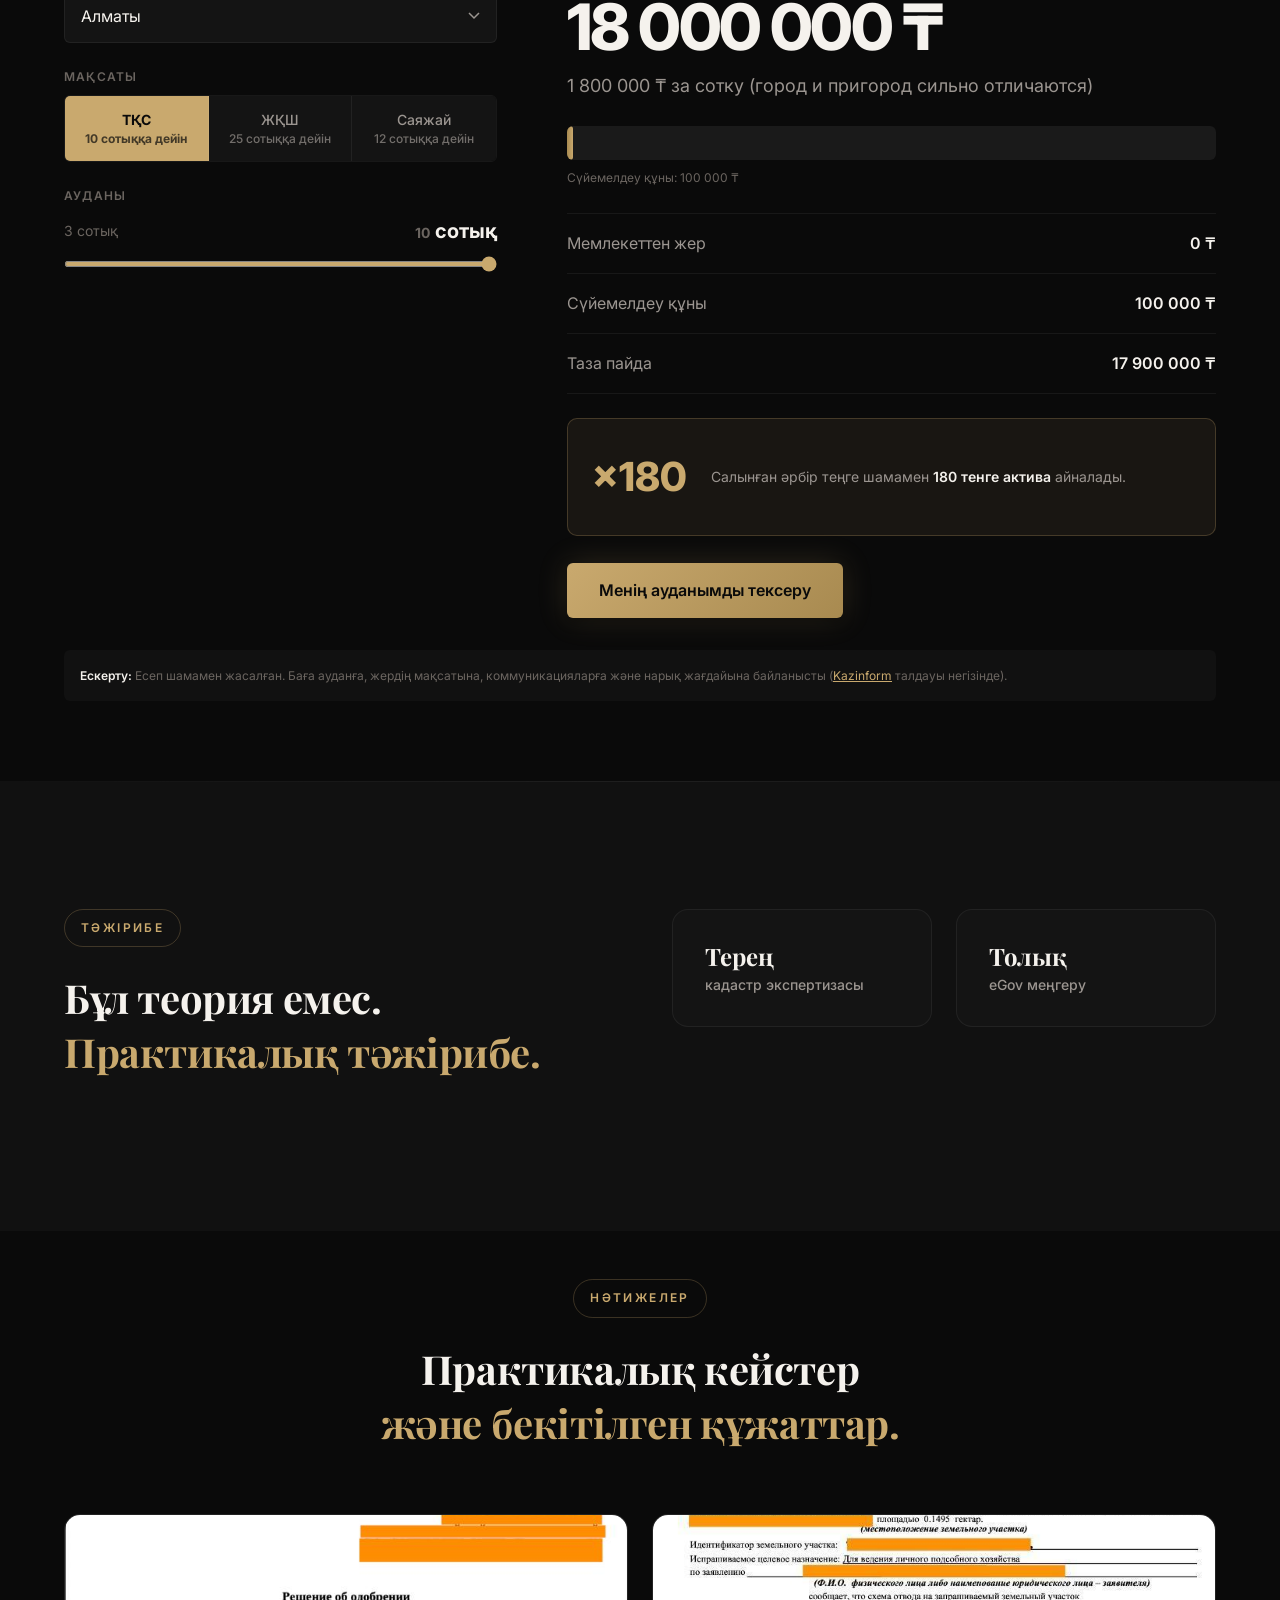
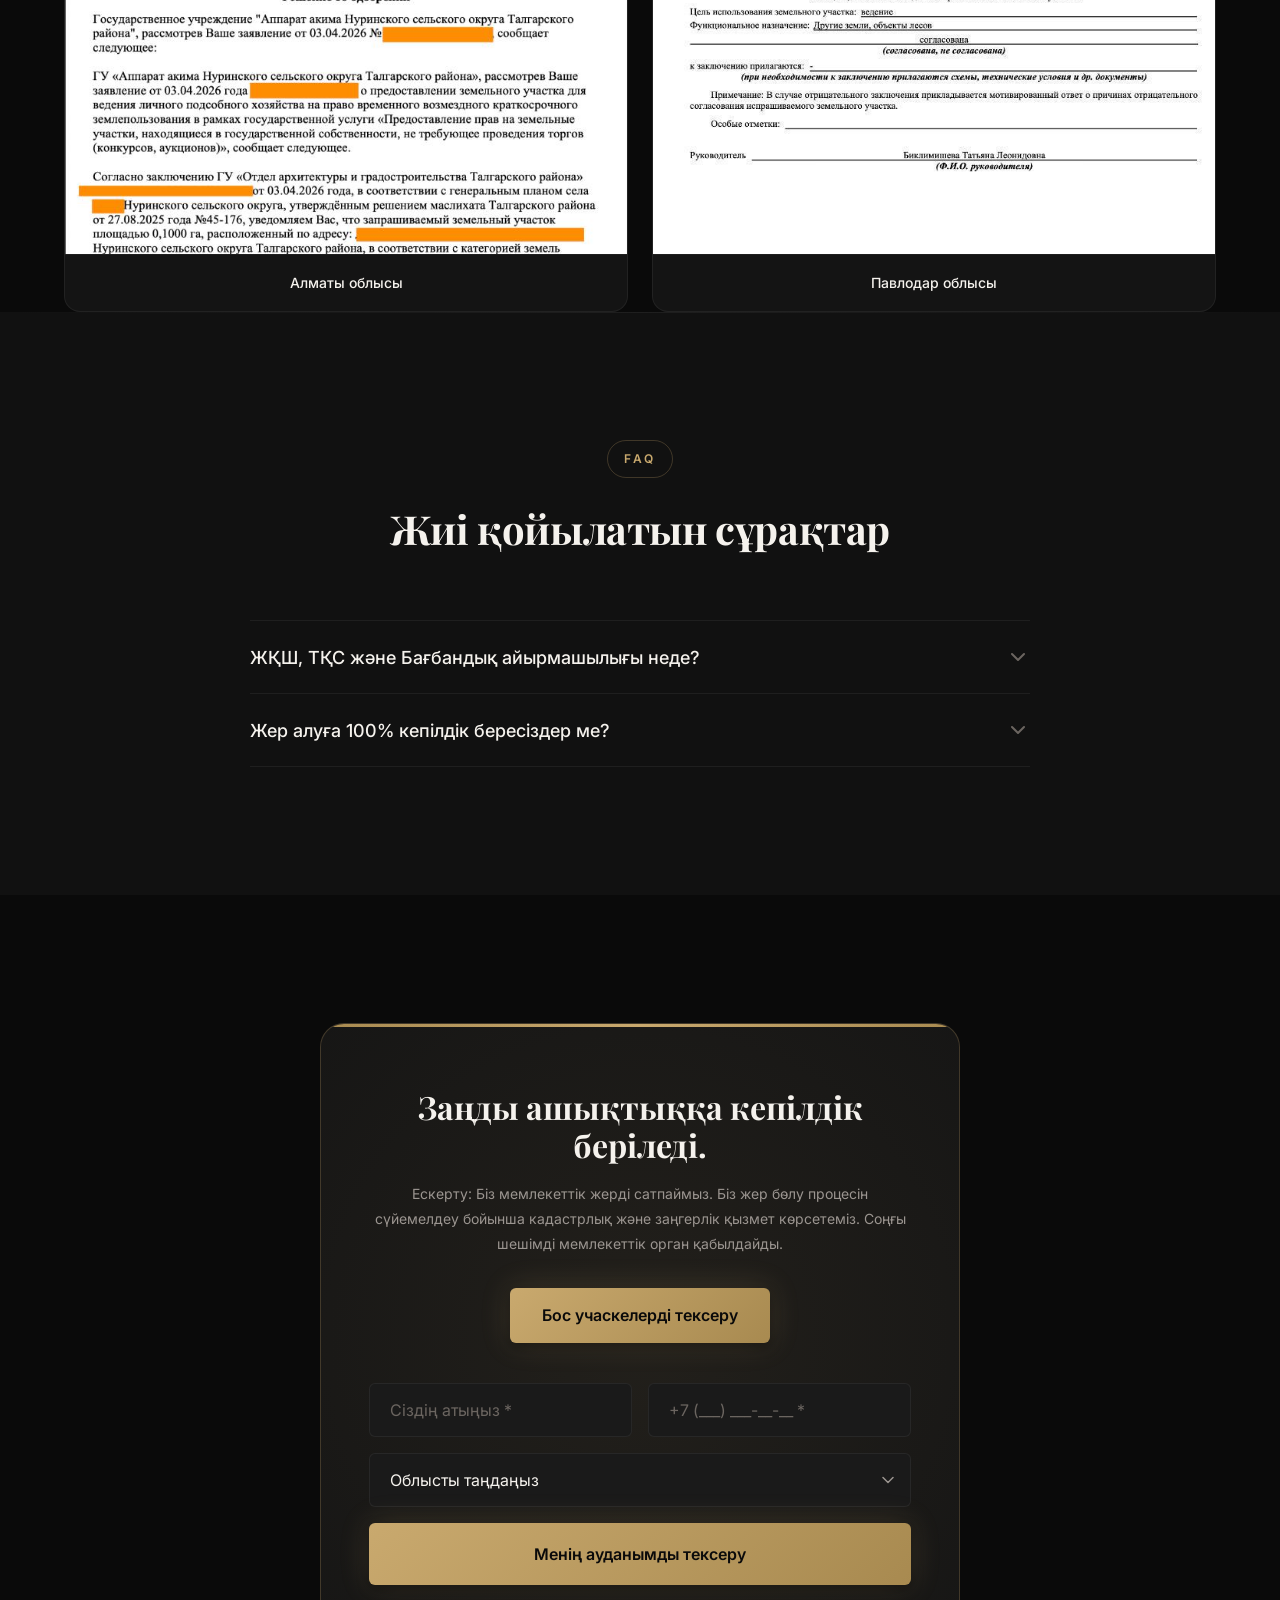
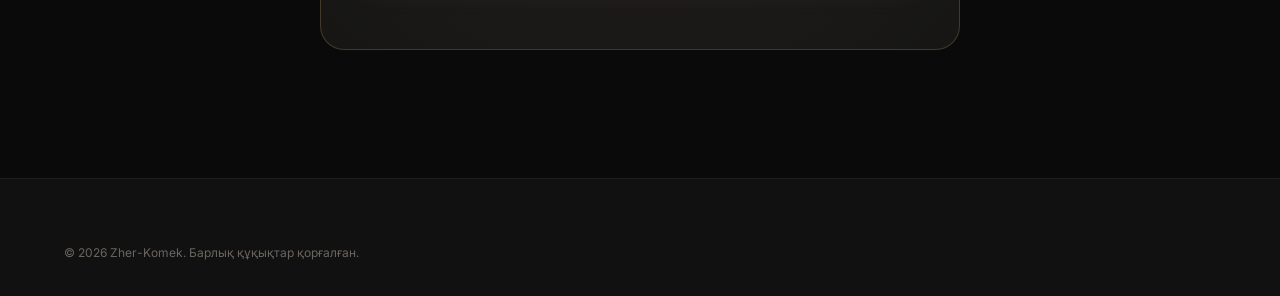
==== commit d51db284: "chore: remove disclaimers" ====
--- a/kz.html
+++ b/kz.html
@@ -97,9 +97,7 @@
                         ҚР Жер кодексінің 50-бабы бойынша 25 сотыққа дейін. Кадастрлық карталарды тексереміз, жарамды жерді табамыз, гео-сызба дайындаймыз, құжаттар тапсырамыз және әкімдік шешіміне дейін сүйемелдейміз. Орташа мерзім: 3–6 ай.
                     </p>
 
-                    <p class="section-desc" style="font-size: var(--text-xs); color: var(--color-text-tertiary); margin-bottom: var(--space-8);">
-                        <em>Соңғы шешімді мемлекеттік орган қабылдайды. Біз әкімдіктің оң шешіміне 100% кепілдік бермейміз.</em>
-                    </p>
+
 
                     <div class="hero__stats">
                         <div class="hero__stat">
@@ -443,9 +441,7 @@
                 </tbody>
             </table>
 
-            <p class="compare-note animate-on-scroll">
-                Егер сіздің ауданда дайын алаңдар мен қысқа кезек болса, eGov арқылы өзіңіз бергеніңіз тиімдірек болуы мүмкін.
-            </p>
+
         </div>
     </section>
 
